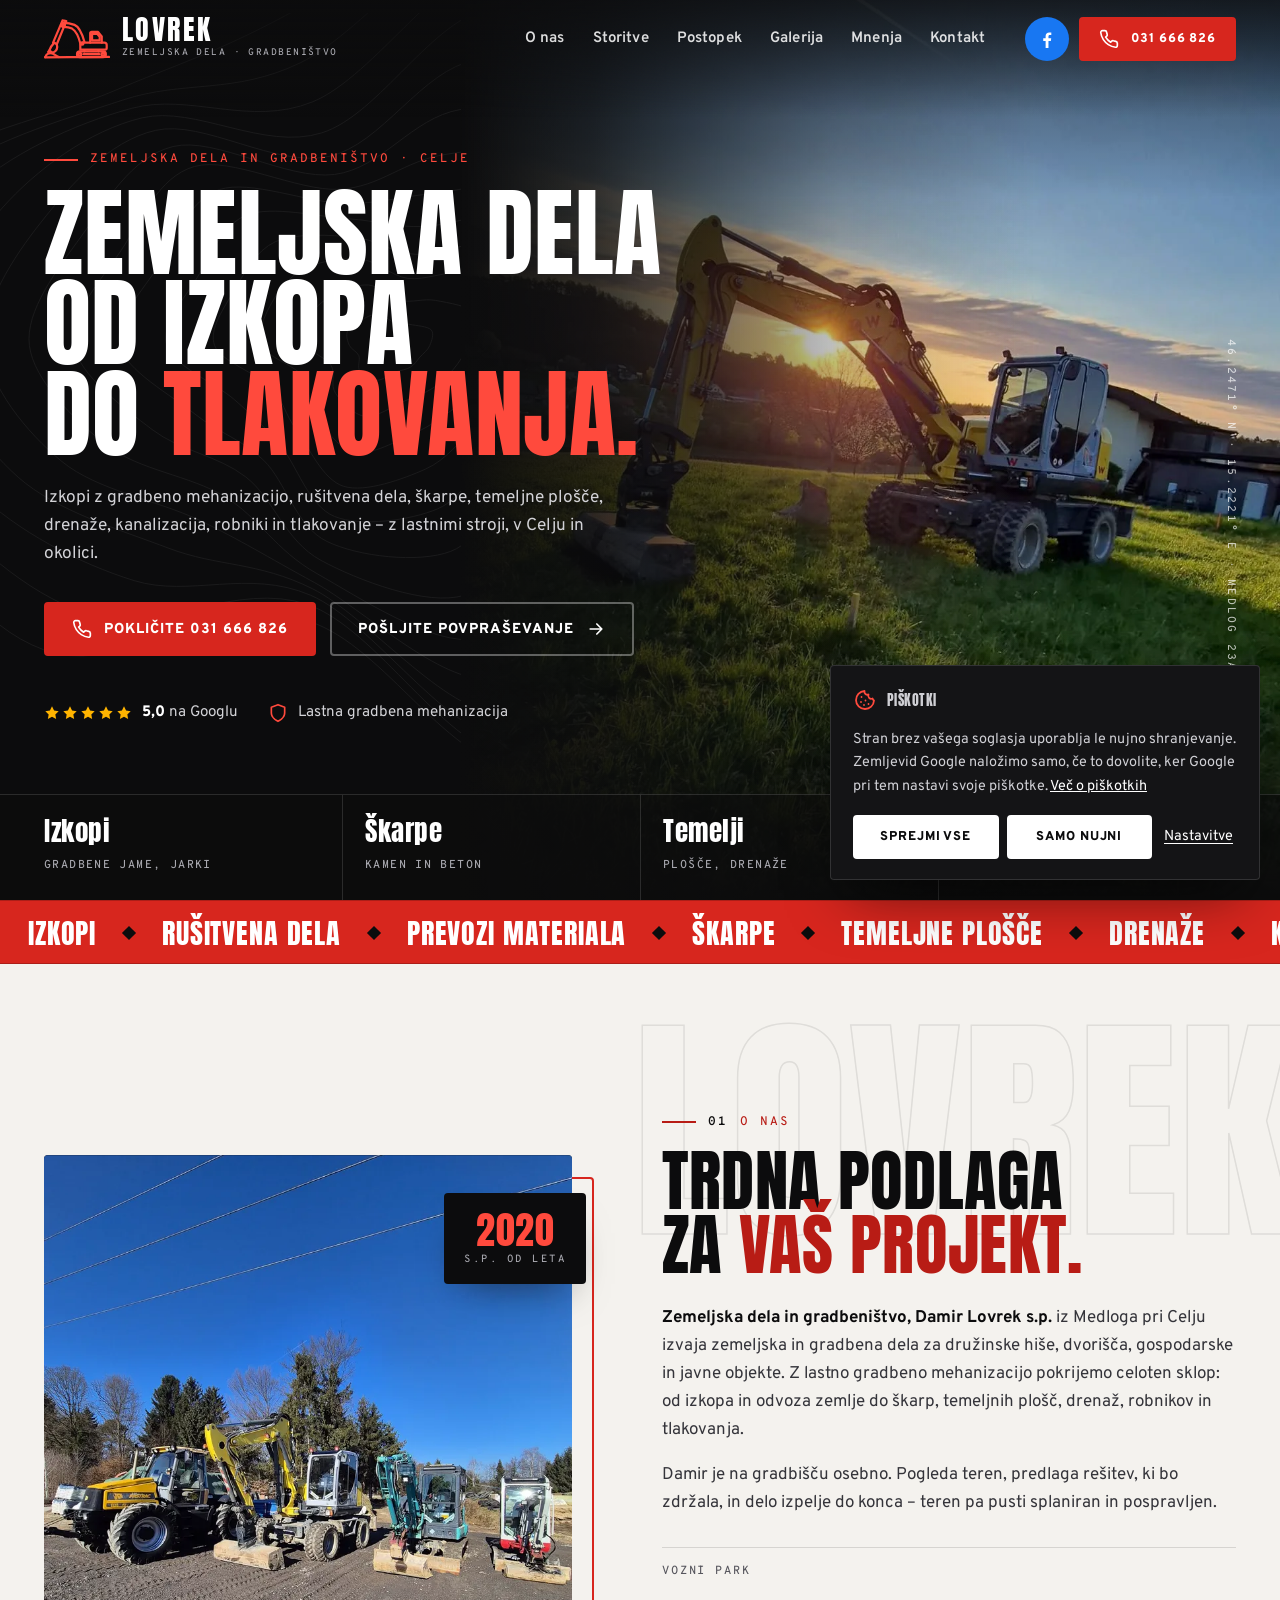
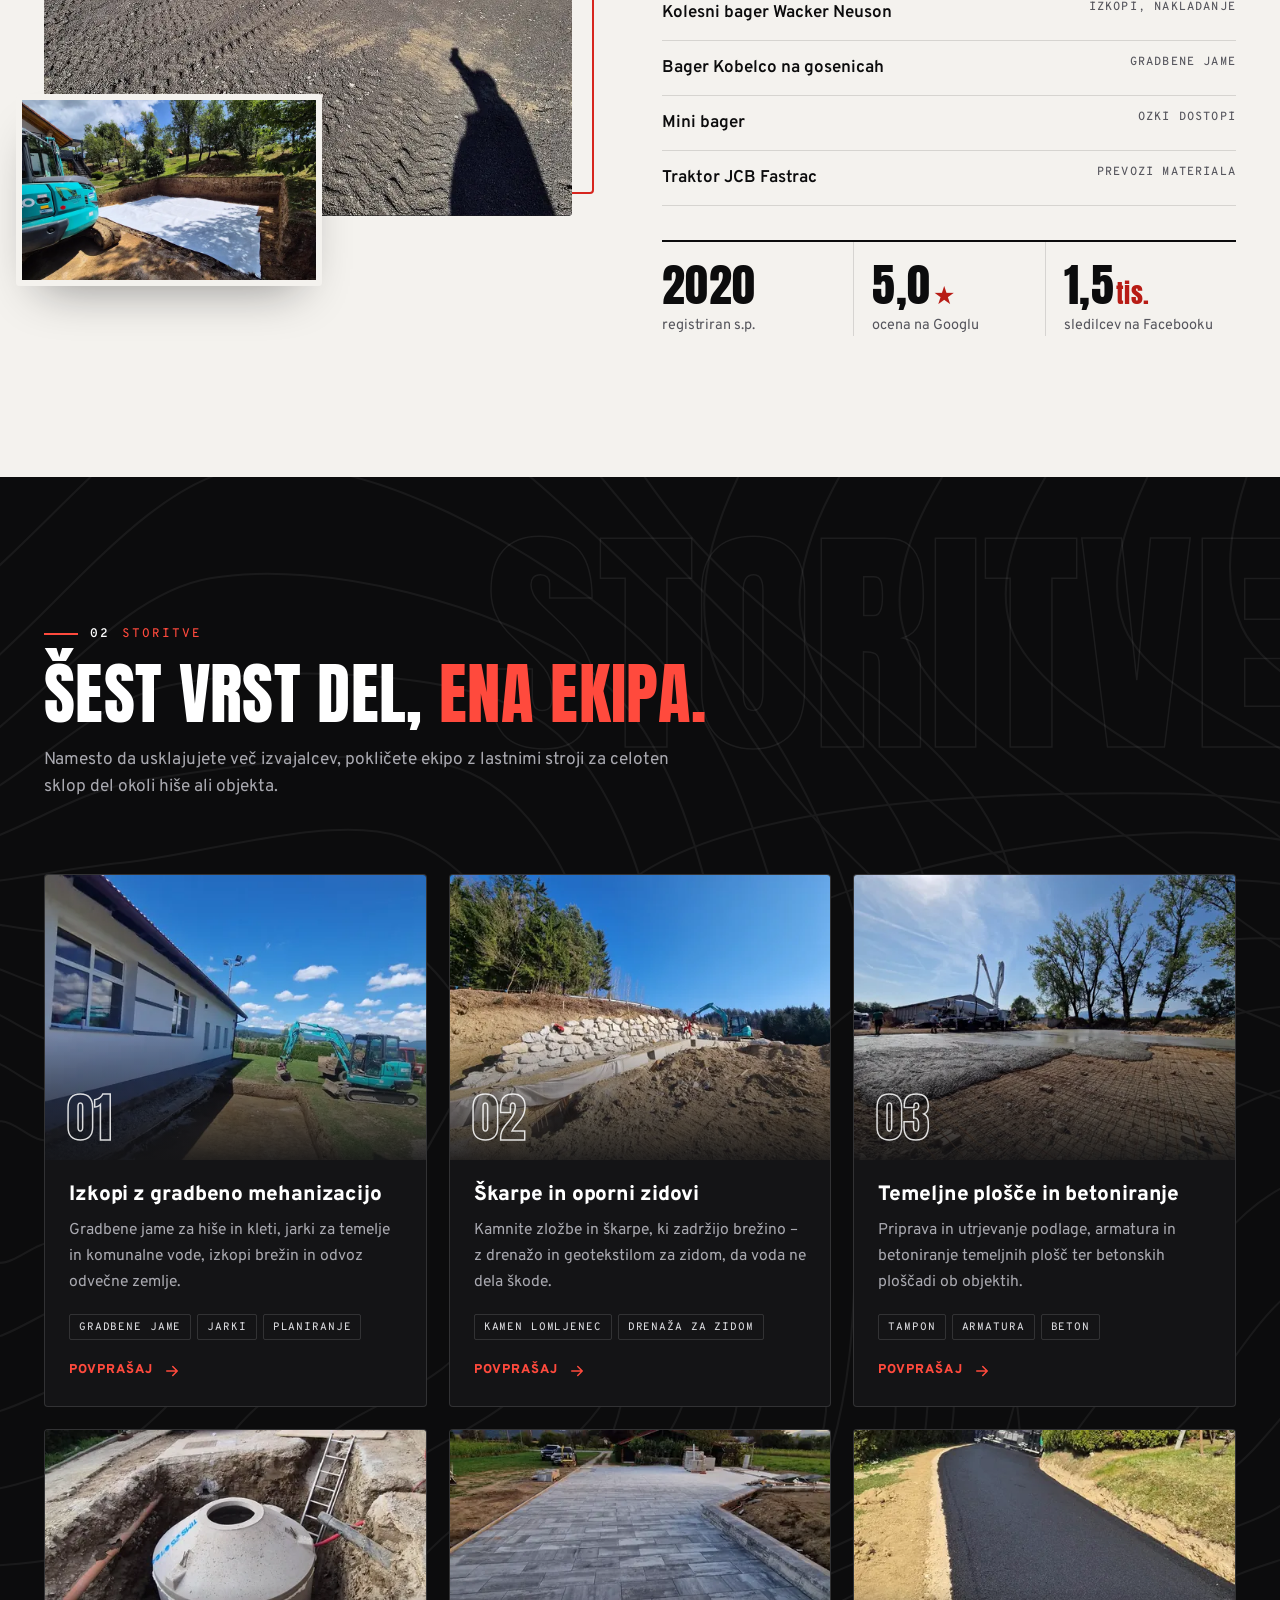
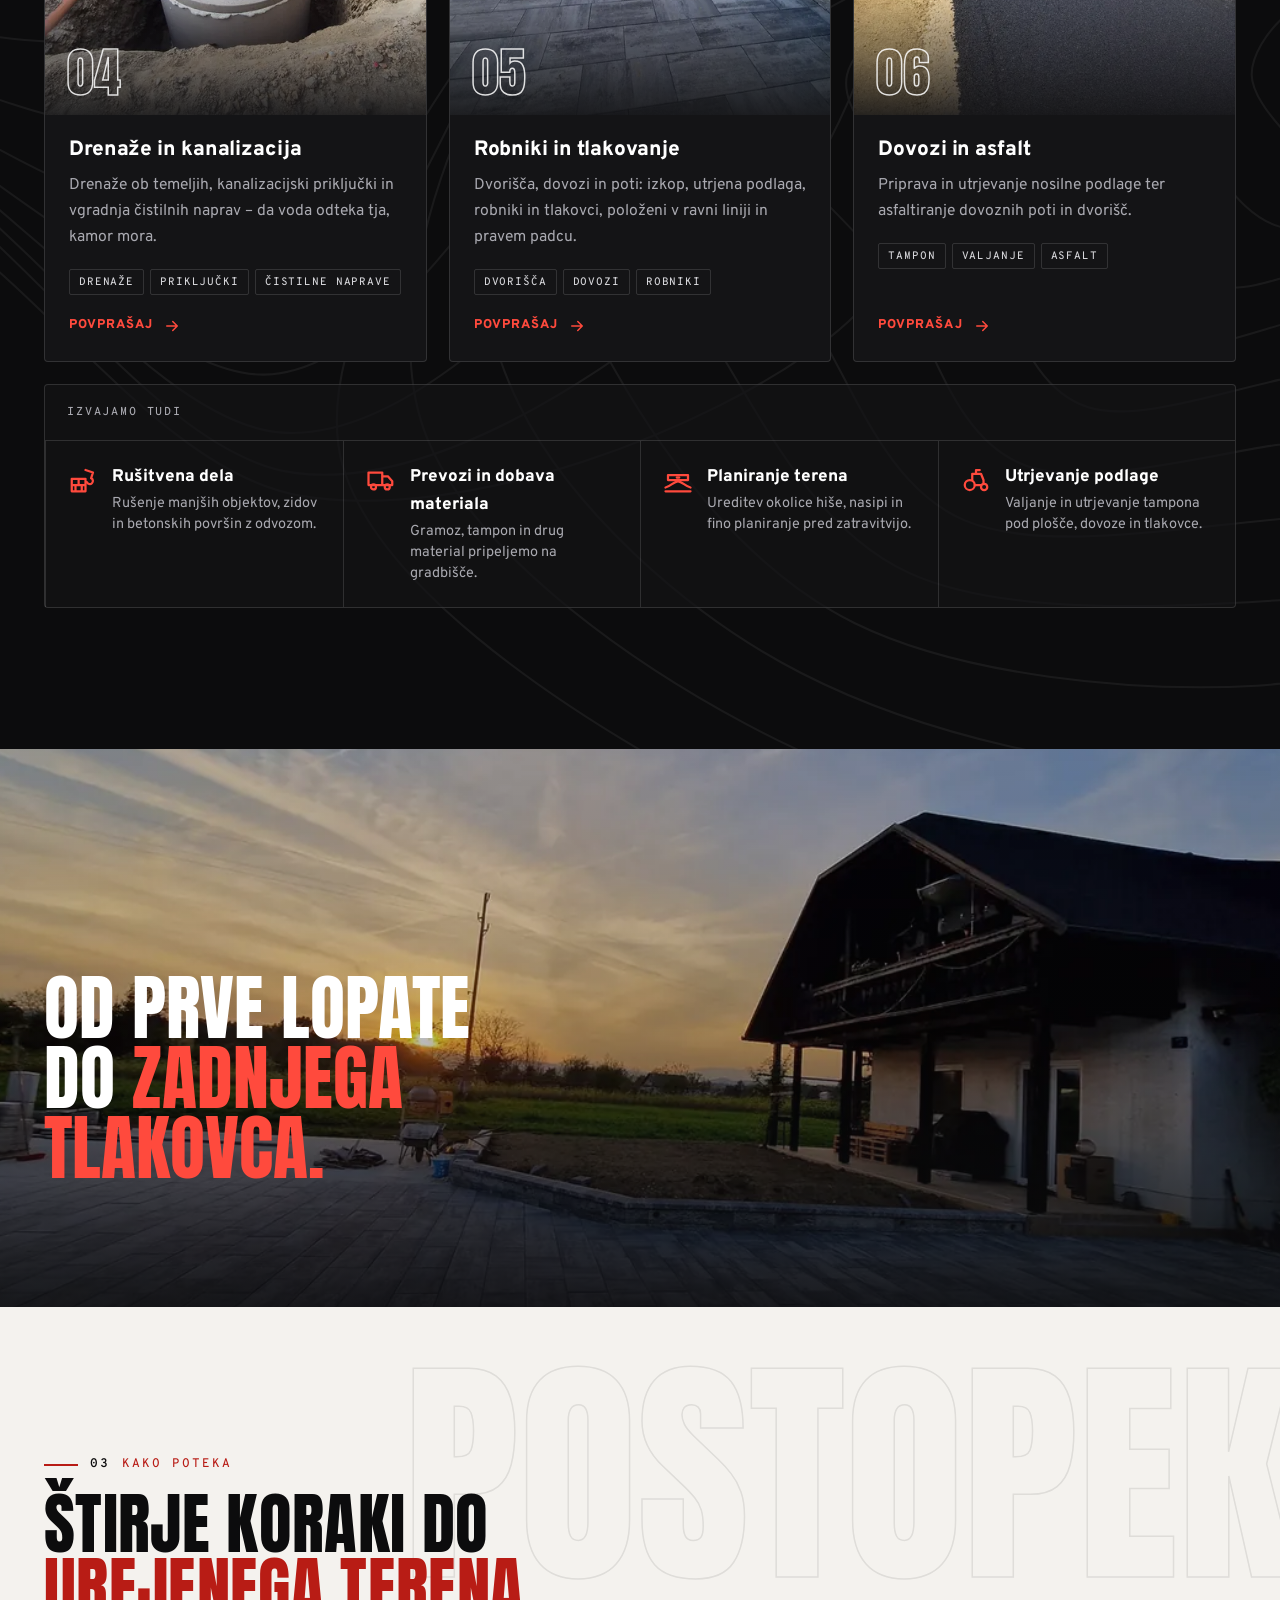
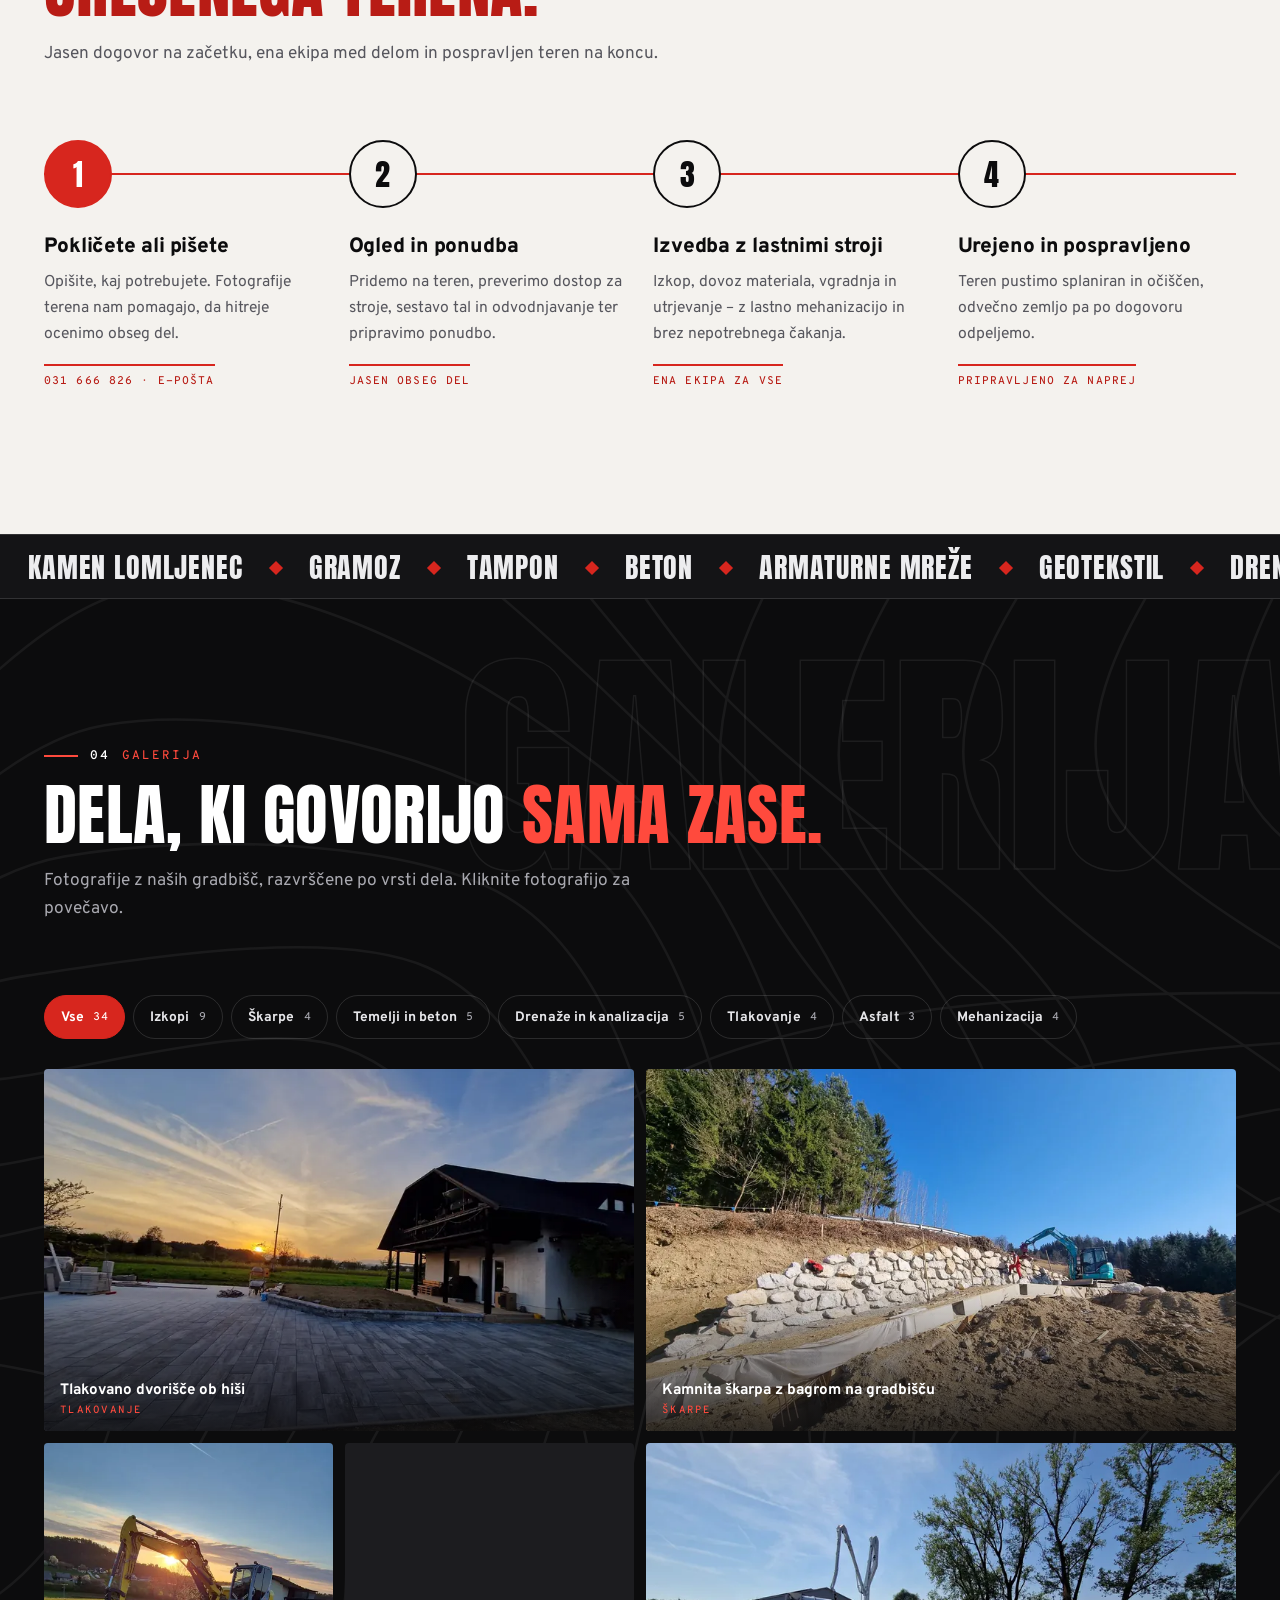
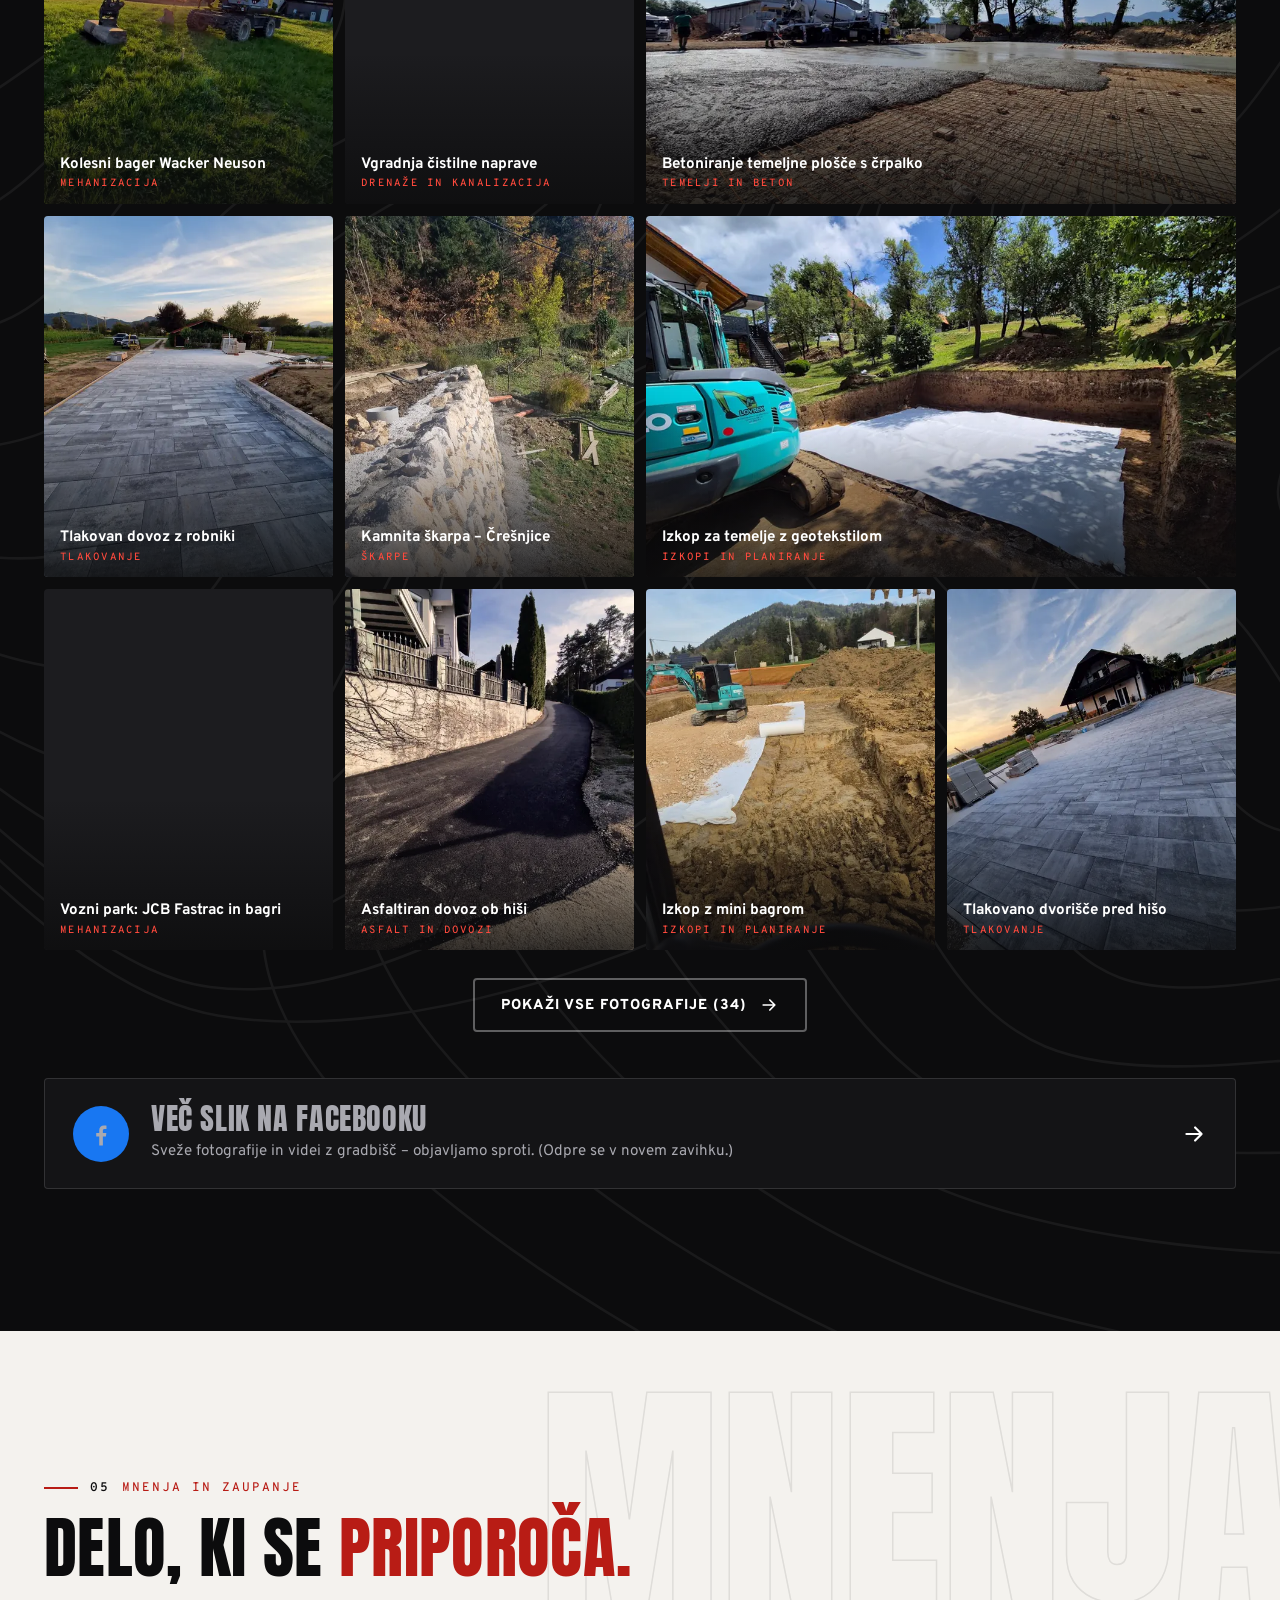
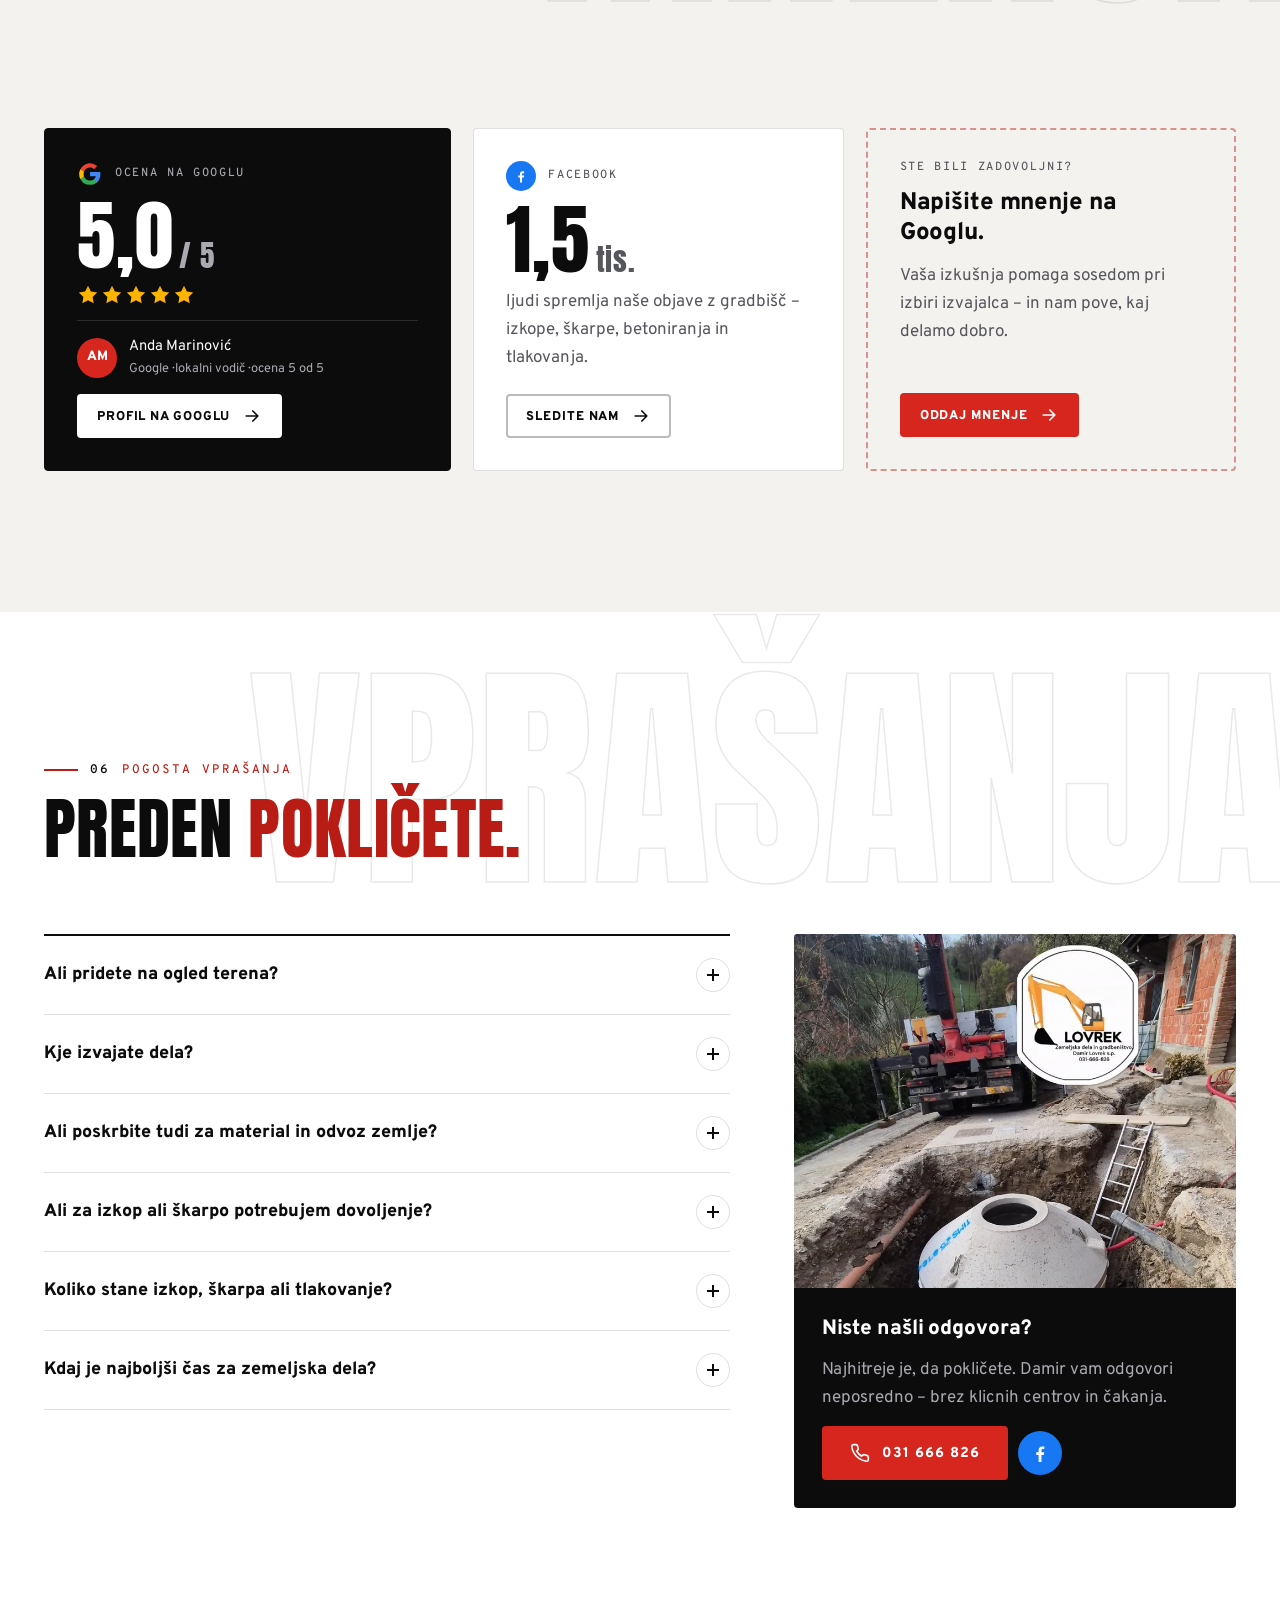
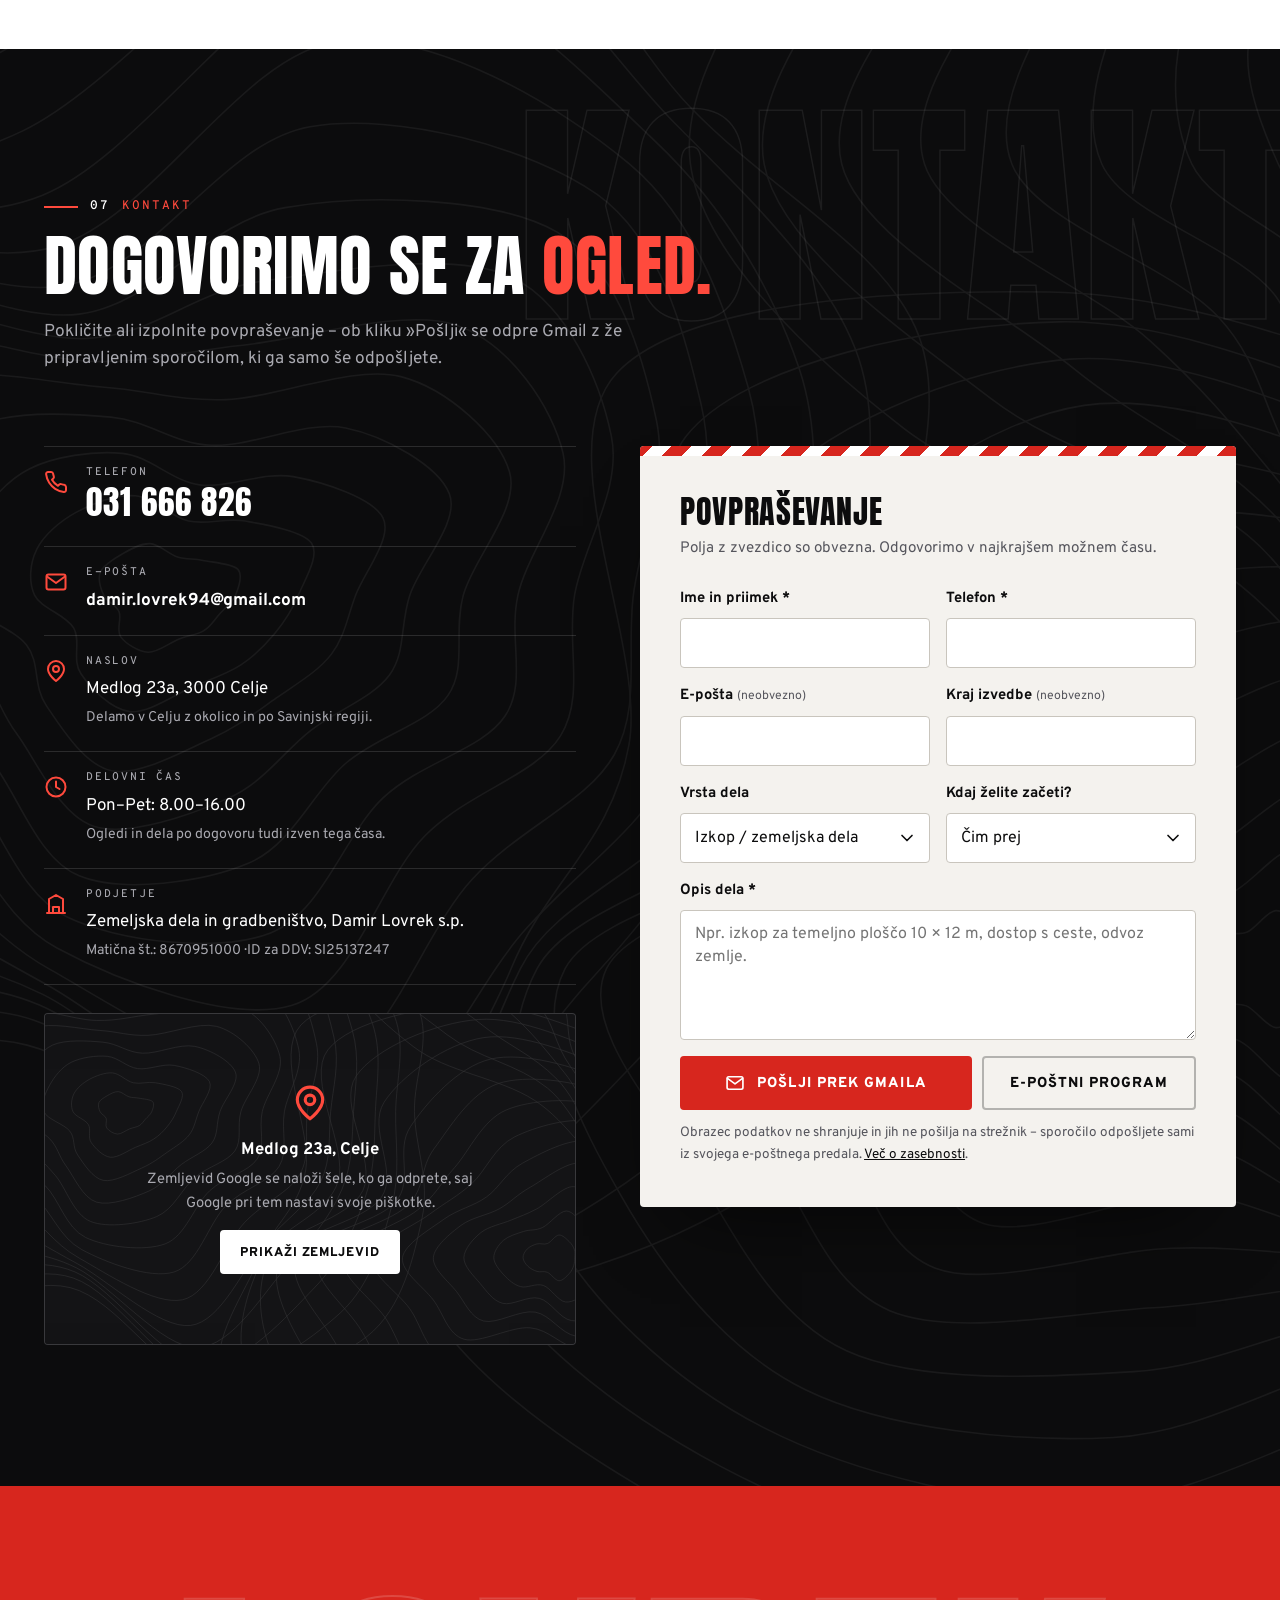
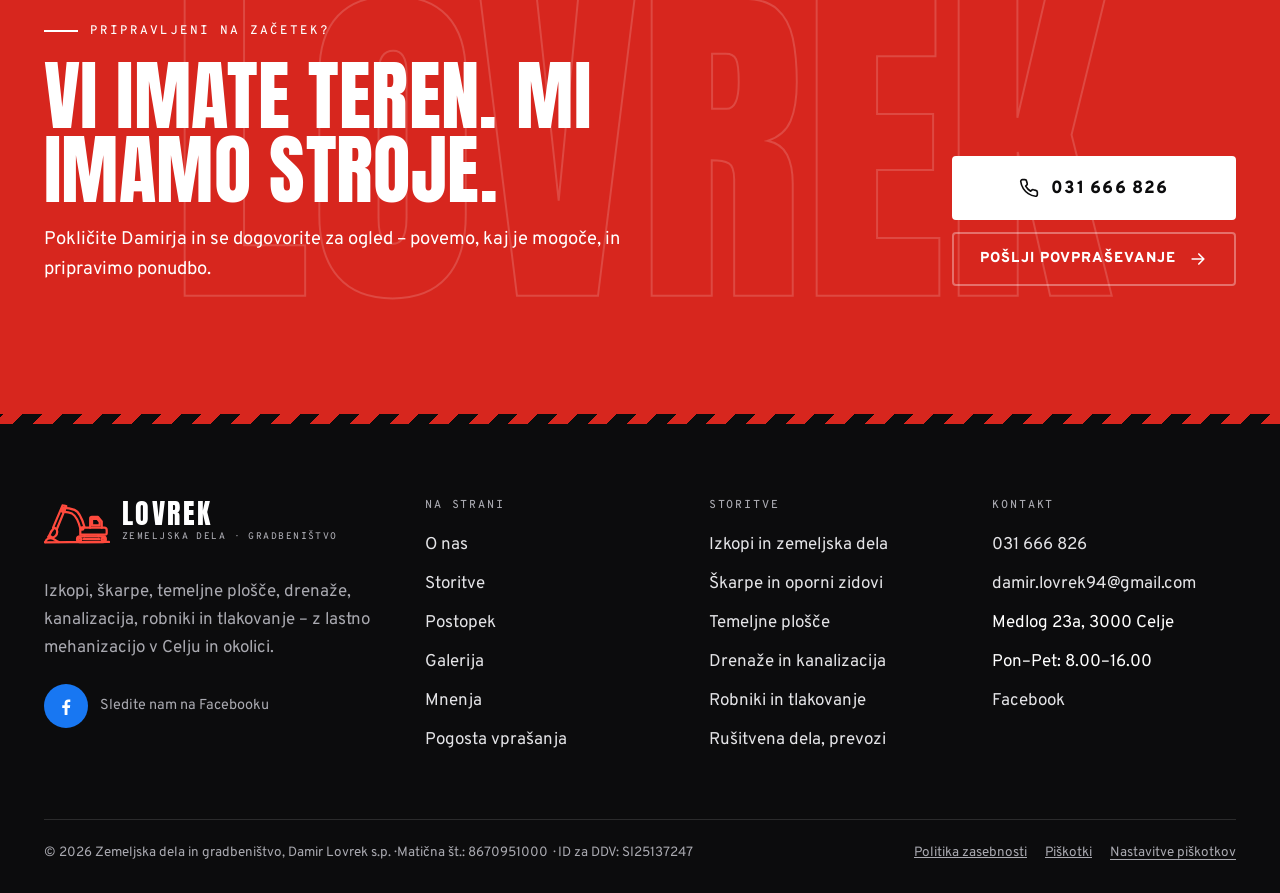
==== index.html @ 260e2d0e "Spletna stran Zemeljska dela in gradbeništvo, Damir Lovrek s.p. Enostranska stran (HTML/CSS/JS) z vs" ====
<!DOCTYPE html>
<html lang="sl" class="no-js">
<head>
<meta charset="utf-8">
<meta name="viewport" content="width=device-width,initial-scale=1,viewport-fit=cover">
<title>Zemeljska dela in gradbeništvo Celje | Damir Lovrek s.p.</title>
<meta name="description" content="Zemeljska dela in gradbeništvo, Damir Lovrek s.p. iz Celja: izkopi z gradbeno mehanizacijo, rušitvena dela, škarpe, temeljne plošče, drenaže, kanalizacija, robniki, tlakovanje in prevoz materiala. Pokličite 031 666 826.">
<meta name="theme-color" content="#0C0C0D">
<meta name="robots" content="index,follow">
<!-- DEPLOY STEP: zamenjaj https://damir-lovrek.vercel.app s pravim naslovom domene (tudi v og:*, JSON-LD, sitemap.xml, robots.txt) -->
<link rel="canonical" href="https://damir-lovrek.vercel.app/">
<meta property="og:type" content="website">
<meta property="og:locale" content="sl_SI">
<meta property="og:site_name" content="Lovrek – zemeljska dela in gradbeništvo">
<meta property="og:title" content="Zemeljska dela in gradbeništvo Celje | Damir Lovrek s.p.">
<meta property="og:description" content="Izkopi, škarpe, temeljne plošče, drenaže, kanalizacija, robniki in tlakovanje – z lastno gradbeno mehanizacijo v Celju in okolici.">
<meta property="og:url" content="https://damir-lovrek.vercel.app/">
<meta property="og:image" content="https://damir-lovrek.vercel.app/assets/og-image.jpg">
<meta property="og:image:width" content="1200">
<meta property="og:image:height" content="630">
<meta name="twitter:card" content="summary_large_image">
<link rel="icon" href="favicon.svg" type="image/svg+xml">
<link rel="apple-touch-icon" href="apple-touch-icon.png">
<link rel="preconnect" href="https://fonts.googleapis.com">
<link rel="preconnect" href="https://fonts.gstatic.com" crossorigin>
<link rel="stylesheet" href="https://fonts.googleapis.com/css2?family=Anton&family=Overpass:wght@400;500;600;700;800&family=Overpass+Mono:wght@500;600&display=swap">
<link rel="preload" as="image" href="assets/img/hero-kolesni-bager-1152.webp" imagesrcset="assets/img/hero-kolesni-bager-720.webp 720w, assets/img/hero-kolesni-bager-1152.webp 1152w" imagesizes="(min-width: 1024px) 64vw, 100vw" fetchpriority="high">
<link rel="stylesheet" href="assets/styles.css">
<script>
/* Razredi pred izrisom: js, zmanjšano gibanje (rm) in uvodna animacija (enkrat na sejo).
   ?gibanje=1 v naslovu vsili animacije in uvod – za preverjanje. */
(function () {
  var c = document.documentElement.classList, force = /[?&]gibanje=1/.test(location.search), rm = false;
  c.remove('no-js'); c.add('js');
  try { rm = !force && matchMedia('(prefers-reduced-motion: reduce)').matches; } catch (e) {}
  if (rm) c.add('rm');
  try {
    if (!rm && (force || sessionStorage.getItem('lv-uvod') !== '1')) {
      c.add('intro');
      setTimeout(function () { c.remove('intro'); c.add('hero-go'); }, 6000); /* varovalka, če skripta odpove */
    }
  } catch (e) {}
})();
</script>
<script type="application/ld+json">
{
  "@context": "https://schema.org",
  "@type": "GeneralContractor",
  "@id": "https://damir-lovrek.vercel.app/#podjetje",
  "name": "Zemeljska dela in gradbeništvo, Damir Lovrek s.p.",
  "alternateName": "Lovrek – zemeljska dela in gradbeništvo",
  "description": "Zemeljska in gradbena dela z lastno mehanizacijo: izkopi, rušitvena dela, prevozi in dobava materiala, škarpe, temeljne plošče, drenaže, kanalizacija, robniki in tlakovanje.",
  "url": "https://damir-lovrek.vercel.app/",
  "telephone": "+38631666826",
  "email": "damir.lovrek94@gmail.com",
  "image": "https://damir-lovrek.vercel.app/assets/og-image.jpg",
  "logo": "https://damir-lovrek.vercel.app/apple-touch-icon.png",
  "founder": { "@type": "Person", "name": "Damir Lovrek" },
  "foundingDate": "2020-07-01",
  "vatID": "SI25137247",
  "taxID": "25137247",
  "address": {
    "@type": "PostalAddress",
    "streetAddress": "Medlog 23a",
    "postalCode": "3000",
    "addressLocality": "Celje",
    "addressRegion": "Savinjska",
    "addressCountry": "SI"
  },
  "geo": { "@type": "GeoCoordinates", "latitude": 46.24706, "longitude": 15.22206 },
  "areaServed": ["Celje", "Savinjska regija"],
  "openingHoursSpecification": [{
    "@type": "OpeningHoursSpecification",
    "dayOfWeek": ["Monday", "Tuesday", "Wednesday", "Thursday", "Friday"],
    "opens": "08:00",
    "closes": "16:00"
  }],
  "sameAs": ["https://www.facebook.com/profile.php?id=100041220168294"],
  "makesOffer": [
    { "@type": "Offer", "itemOffered": { "@type": "Service", "name": "Izkopi z gradbeno mehanizacijo" } },
    { "@type": "Offer", "itemOffered": { "@type": "Service", "name": "Škarpe in oporni zidovi" } },
    { "@type": "Offer", "itemOffered": { "@type": "Service", "name": "Temeljne plošče in betoniranje" } },
    { "@type": "Offer", "itemOffered": { "@type": "Service", "name": "Drenaže in kanalizacija" } },
    { "@type": "Offer", "itemOffered": { "@type": "Service", "name": "Polaganje robnikov in tlakovanje" } },
    { "@type": "Offer", "itemOffered": { "@type": "Service", "name": "Dovozi in asfaltiranje" } },
    { "@type": "Offer", "itemOffered": { "@type": "Service", "name": "Rušitvena dela" } },
    { "@type": "Offer", "itemOffered": { "@type": "Service", "name": "Prevozi in dobava materiala" } }
  ]
}
</script>
</head>
<body>

<a class="skip" href="#vsebina">Preskoči na vsebino</a>

<!-- Ikone in logotip (risan bager, ki koplje). stroke-width nastavi CSS na vsaki uporabi posebej. -->
<svg width="0" height="0" style="position:absolute" aria-hidden="true" focusable="false">
  <symbol id="lv-mark" viewBox="0 0 160 112">
    <path pathLength="1" style="--d:0" d="M2 102.5C40 101.6 110 102.6 158 101.8"/>
    <path pathLength="1" style="--d:80" d="M87 88H143A7 7 0 0 1 143 102H87A7 7 0 0 1 87 88Z"/>
    <path pathLength="1" style="--d:200" d="M87 91.6a3.4 3.4 0 1 0 0 6.8a3.4 3.4 0 1 0 0-6.8M143 91.6a3.4 3.4 0 1 0 0 6.8a3.4 3.4 0 1 0 0-6.8M96 95H134"/>
    <path pathLength="1" style="--d:320" d="M88 84V72Q88 67 93 67H146Q152 67 152 73V80Q152 84 148 84ZM98 88V84M132 88V84"/>
    <path pathLength="1" style="--d:440" d="M112 67V45Q112 41 116 41H131L140 52V67"/>
    <path pathLength="1" style="--d:540" d="M116.5 46H129.5L135 53V61.5H116.5Z"/>
    <path pathLength="1" style="--d:600;opacity:var(--det,1)" d="M146 67V59M144 59H148M140 72.5V78.5M144 72.5V78.5"/>
    <g class="boom">
      <path pathLength="1" style="--d:680" d="M98 65C92 44 84 28 74 24C66 21 56 19 48 19A5 5 0 0 0 48 29C55 29 62 30 68 33C77 38 84 52 89 72"/>
      <path pathLength="1" style="--d:780;opacity:var(--det,1)" d="M85 81L79.5 60M79.5 60L76 44"/>
      <path pathLength="1" style="--d:740" d="M93 66.4a2.6 2.6 0 1 0 0 5.2a2.6 2.6 0 1 0 0-5.2"/>
      <g class="arm">
        <path pathLength="1" style="--d:860" d="M45 13L22 67M54 15L31 71M45 13L54 15"/>
        <path pathLength="1" style="--d:940;opacity:var(--det,1)" d="M81.5 27.5L78 21.5L52 11.5"/>
        <path pathLength="1" style="--d:900" d="M47.5 21a3 3 0 1 0 0 6a3 3 0 1 0 0-6"/>
        <path pathLength="1" style="--d:1000" d="M31 71C34 80 30 88 20 92L13 86C15 80 20 72 25 67Z"/>
        <path pathLength="1" style="--d:1080" d="M13 86L10 89.5M16.8 89.2L14 92.6"/>
      </g>
    </g>
    <path pathLength="1" style="--d:1120" d="M3 102C6 94 14 90 22 94C26 96 30 100 36 102"/>
    <path pathLength="1" style="--d:1200;opacity:var(--det,1)" d="M8 87.5h.1M4.5 93h.1M12.5 83.5h.1"/>
    <path pathLength="1" style="--d:1260;stroke-width:var(--hatch,1.6)" d="M44 108.5l5-5M56 108.5l5-5M68 108.5l5-5M80 108.5l5-5M92 108.5l5-5M104 108.5l5-5M116 108.5l5-5M128 108.5l5-5M140 108.5l5-5"/>
  </symbol>
  <symbol id="i-phone" viewBox="0 0 24 24"><path fill="none" stroke="currentColor" stroke-width="2" stroke-linecap="round" stroke-linejoin="round" d="M22 16.9v3a2 2 0 0 1-2.2 2 19.8 19.8 0 0 1-8.6-3.1 19.5 19.5 0 0 1-6-6A19.8 19.8 0 0 1 2.1 4.2 2 2 0 0 1 4.1 2h3a2 2 0 0 1 2 1.7c.1.9.4 1.8.7 2.7a2 2 0 0 1-.5 2.1L8 9.8a16 16 0 0 0 6 6l1.3-1.3a2 2 0 0 1 2.1-.4c.9.3 1.8.6 2.7.7a2 2 0 0 1 1.7 2z"/></symbol>
  <symbol id="i-mail" viewBox="0 0 24 24"><g fill="none" stroke="currentColor" stroke-width="2" stroke-linecap="round" stroke-linejoin="round"><rect x="2.5" y="4.5" width="19" height="15" rx="2"/><path d="m3 6.5 9 6.5 9-6.5"/></g></symbol>
  <symbol id="i-pin" viewBox="0 0 24 24"><g fill="none" stroke="currentColor" stroke-width="2" stroke-linecap="round" stroke-linejoin="round"><path d="M20 10c0 6-8 12-8 12s-8-6-8-12a8 8 0 0 1 16 0z"/><circle cx="12" cy="10" r="3"/></g></symbol>
  <symbol id="i-clock" viewBox="0 0 24 24"><g fill="none" stroke="currentColor" stroke-width="2" stroke-linecap="round" stroke-linejoin="round"><circle cx="12" cy="12" r="9.5"/><path d="M12 6.5V12l3.5 2"/></g></symbol>
  <symbol id="i-doc" viewBox="0 0 24 24"><g fill="none" stroke="currentColor" stroke-width="2" stroke-linecap="round" stroke-linejoin="round"><path d="M3 21h18M5 21V7l7-4 7 4v14M9 21v-6h6v6"/></g></symbol>
  <symbol id="i-arrow" viewBox="0 0 24 24"><path fill="none" stroke="currentColor" stroke-width="2" stroke-linecap="round" stroke-linejoin="round" d="M5 12h14M13 6l6 6-6 6"/></symbol>
  <symbol id="i-left" viewBox="0 0 24 24"><path fill="none" stroke="currentColor" stroke-width="2" stroke-linecap="round" stroke-linejoin="round" d="M15 6l-6 6 6 6"/></symbol>
  <symbol id="i-right" viewBox="0 0 24 24"><path fill="none" stroke="currentColor" stroke-width="2" stroke-linecap="round" stroke-linejoin="round" d="M9 6l6 6-6 6"/></symbol>
  <symbol id="i-close" viewBox="0 0 24 24"><path fill="none" stroke="currentColor" stroke-width="2" stroke-linecap="round" d="M6 6l12 12M18 6 6 18"/></symbol>
  <symbol id="i-up" viewBox="0 0 24 24"><path fill="none" stroke="currentColor" stroke-width="2" stroke-linecap="round" stroke-linejoin="round" d="M12 19V5M5 12l7-7 7 7"/></symbol>
  <symbol id="i-zoom" viewBox="0 0 24 24"><g fill="none" stroke="currentColor" stroke-width="2" stroke-linecap="round"><circle cx="11" cy="11" r="7"/><path d="m20 20-3.5-3.5M11 8v6M8 11h6"/></g></symbol>
  <symbol id="i-star" viewBox="0 0 24 24"><path fill="currentColor" d="m12 2 3.1 6.3 6.9 1-5 4.9 1.2 6.8L12 17.8 5.8 21l1.2-6.8-5-4.9 6.9-1z"/></symbol>
  <symbol id="i-fb" viewBox="0 0 24 24"><path fill="currentColor" d="M13.6 21.9v-7.7h2.6l.4-3.1h-3V9.2c0-.9.3-1.5 1.5-1.5h1.6V4.9c-.3 0-1.2-.1-2.3-.1-2.3 0-3.9 1.4-3.9 4v2.3H7.9v3.1h2.6v7.7z"/></symbol>
  <symbol id="i-shield" viewBox="0 0 24 24"><path fill="none" stroke="currentColor" stroke-width="2" stroke-linecap="round" stroke-linejoin="round" d="M12 22s8-4 8-10V5l-8-3-8 3v7c0 6 8 10 8 10z"/></symbol>
  <symbol id="i-truck" viewBox="0 0 24 24"><g fill="none" stroke="currentColor" stroke-width="1.8" stroke-linecap="round" stroke-linejoin="round"><path d="M2 6h11v10H2zM13 9h4.5l3.5 4v3h-8"/><circle cx="6" cy="17.5" r="2"/><circle cx="17" cy="17.5" r="2"/></g></symbol>
  <symbol id="i-wreck" viewBox="0 0 24 24"><g fill="none" stroke="currentColor" stroke-width="1.8" stroke-linecap="round" stroke-linejoin="round"><path d="M3 21h11V11H3zM3 16h11M8.5 11v5M6 16v5M11 16v5"/><path d="M14 4l6 2-1.5 4.5M18.5 10.5a2.5 2.5 0 1 1-3.4 3.2"/></g></symbol>
  <symbol id="i-level" viewBox="0 0 24 24"><g fill="none" stroke="currentColor" stroke-width="1.8" stroke-linecap="round" stroke-linejoin="round"><path d="M2 18c4-1 7-5 10-5s6 4 10 5"/><path d="M2 21h20M4 8h16v4H4zM11 10h2"/></g></symbol>
  <symbol id="i-roller" viewBox="0 0 24 24"><g fill="none" stroke="currentColor" stroke-width="1.8" stroke-linecap="round" stroke-linejoin="round"><circle cx="7" cy="16" r="4"/><circle cx="18.5" cy="17.5" r="2.5"/><path d="M11 16h5M9 12V7h7l2 5v3M12 7V4h3"/></g></symbol>
  <symbol id="i-cookie" viewBox="0 0 24 24"><g fill="none" stroke="currentColor" stroke-width="1.8" stroke-linecap="round" stroke-linejoin="round"><path d="M21 12.5A9 9 0 1 1 11.5 3a3 3 0 0 0 4 3.5 3 3 0 0 0 4 4 3 3 0 0 0 1.5 2z"/><path d="M8.5 9h.01M8 14h.01M12.5 12.5h.01M15.5 16h.01M11 17h.01"/></g></symbol>
  <symbol id="i-google" viewBox="0 0 24 24"><path fill="#4285F4" d="M21.6 12.2c0-.7-.1-1.4-.2-2H12v3.9h5.4a4.6 4.6 0 0 1-2 3v2.5h3.2c1.9-1.7 3-4.3 3-7.4z"/><path fill="#34A853" d="M12 22c2.7 0 5-.9 6.6-2.4l-3.2-2.5c-.9.6-2 1-3.4 1-2.6 0-4.8-1.8-5.6-4.1H3.1v2.6A10 10 0 0 0 12 22z"/><path fill="#FBBC05" d="M6.4 14a6 6 0 0 1 0-3.9V7.5H3.1a10 10 0 0 0 0 9l3.3-2.5z"/><path fill="#EA4335" d="M12 6c1.5 0 2.8.5 3.8 1.5l2.8-2.8A10 10 0 0 0 3.1 7.5L6.4 10C7.2 7.8 9.4 6 12 6z"/></symbol>
</svg>

<!-- Uvod: bager se izriše in zakoplje, nato se zavesa dvigne (enkrat na sejo; brez JS ali pri zmanjšanem gibanju ga ni) -->
<div class="pl" id="pl" aria-hidden="true">
  <div class="pl__box">
    <svg class="lv-mark pl__mark" id="pl-mark" viewBox="0 0 160 112"></svg>
    <div class="pl__word"><b>Lovrek</b><small>Zemeljska dela in gradbeništvo</small></div>
  </div>
  <div class="pl__meta"><span>Medlog 23a · Celje</span><span>031 666 826</span></div>
  <div class="pl__bar"><i></i></div>
</div>

<div class="progress" aria-hidden="true"><i></i></div>

<header class="nav" id="nav">
  <div class="wrap">
    <a class="brand" href="#zacetek" aria-label="Lovrek, zemeljska dela in gradbeništvo – na začetek">
      <svg class="lv-mark" viewBox="0 0 160 112" aria-hidden="true"><use href="#lv-mark"/></svg>
      <span class="brand__txt"><b>Lovrek</b><small>Zemeljska dela · gradbeništvo</small></span>
    </a>
    <nav class="nav__links" aria-label="Glavna navigacija">
      <a href="#o-nas">O nas</a>
      <a href="#storitve">Storitve</a>
      <a href="#postopek">Postopek</a>
      <a href="#galerija">Galerija</a>
      <a href="#mnenja">Mnenja</a>
      <a href="#kontakt">Kontakt</a>
    </nav>
    <div class="nav__right">
      <a class="fb" href="https://www.facebook.com/profile.php?id=100041220168294" target="_blank" rel="noopener" aria-label="Facebook stran Damir Lovrek s.p. (odpre se v novem zavihku)">
        <svg aria-hidden="true"><use href="#i-fb"/></svg>
      </a>
      <a class="btn btn--sm" href="tel:+38631666826">
        <svg aria-hidden="true"><use href="#i-phone"/></svg><span>031 666 826</span>
      </a>
      <button class="burger" type="button" aria-label="Odpri meni" aria-expanded="false" aria-controls="mmenu"><span></span><span></span><span></span></button>
    </div>
  </div>
</header>

<div class="mmenu" id="mmenu" inert>
  <nav class="mmenu__links" aria-label="Meni">
    <a href="#o-nas" style="--i:0"><small>01</small>O nas</a>
    <a href="#storitve" style="--i:1"><small>02</small>Storitve</a>
    <a href="#postopek" style="--i:2"><small>03</small>Postopek</a>
    <a href="#galerija" style="--i:3"><small>04</small>Galerija</a>
    <a href="#mnenja" style="--i:4"><small>05</small>Mnenja</a>
    <a href="#vprasanja" style="--i:5"><small>06</small>Vprašanja</a>
    <a href="#kontakt" style="--i:6"><small>07</small>Kontakt</a>
  </nav>
  <div class="mmenu__foot">
    <div class="row">
      <a class="btn" href="tel:+38631666826"><svg aria-hidden="true"><use href="#i-phone"/></svg><span>031 666 826</span></a>
      <a class="fb" href="https://www.facebook.com/profile.php?id=100041220168294" target="_blank" rel="noopener" aria-label="Facebook stran (odpre se v novem zavihku)"><svg aria-hidden="true"><use href="#i-fb"/></svg></a>
    </div>
    <a href="mailto:damir.lovrek94@gmail.com">damir.lovrek94@gmail.com</a>
    <span>Medlog 23a, 3000 Celje</span>
  </div>
</div>

<main id="vsebina">

<!-- ================= NASLOVNICA ================= -->
<section class="hero" id="zacetek" aria-labelledby="hero-h">
  <div class="hero__grain" aria-hidden="true"></div>
  <div class="hero__media">
    <img src="assets/img/hero-kolesni-bager-1152.webp" srcset="assets/img/hero-kolesni-bager-720.webp 720w, assets/img/hero-kolesni-bager-1152.webp 1152w" sizes="(min-width: 1024px) 64vw, 100vw" width="1152" height="2048" alt="Kolesni bager Wacker Neuson na travniku ob sončnem zahodu" fetchpriority="high" decoding="async">
  </div>
  <div class="wrap">
    <div class="hero__copy">
      <span class="eyebrow fade" style="--i:0">Zemeljska dela in gradbeništvo · Celje</span>
      <h1 class="h1" id="hero-h">
        <span class="ln"><span style="--i:0">Zemeljska dela</span></span>
        <span class="ln"><span style="--i:1">od izkopa</span></span>
        <span class="ln"><span style="--i:2">do <em>tlakovanja.</em></span></span>
      </h1>
      <p class="lead fade" style="--i:1">Izkopi z gradbeno mehanizacijo, rušitvena dela, škarpe, temeljne plošče, drenaže, kanalizacija, robniki in tlakovanje – z lastnimi stroji, v Celju in okolici.</p>
      <div class="hero__cta fade" style="--i:2">
        <a class="btn" href="tel:+38631666826"><svg aria-hidden="true"><use href="#i-phone"/></svg><span>Pokličite 031 666 826</span></a>
        <a class="btn btn--ghost-d" href="#kontakt"><span>Pošljite povpraševanje</span><svg class="arr" aria-hidden="true"><use href="#i-arrow"/></svg></a>
      </div>
      <ul class="hero__trust fade" style="--i:3">
        <li>
          <span class="stars" aria-hidden="true"><svg><use href="#i-star"/></svg><svg><use href="#i-star"/></svg><svg><use href="#i-star"/></svg><svg><use href="#i-star"/></svg><svg><use href="#i-star"/></svg></span>
          <span><b>5,0</b> na Googlu</span>
        </li>
        <li><svg aria-hidden="true"><use href="#i-shield"/></svg><span>Lastna gradbena mehanizacija</span></li>
      </ul>
    </div>
  </div>
  <div class="hero__coords" aria-hidden="true">46.2471° N · 15.2221° E · Medlog 23a</div>
  <div class="hero__bar">
    <div class="wrap">
      <div><b>Izkopi</b><span>gradbene jame, jarki</span></div>
      <div><b>Škarpe</b><span>kamen in beton</span></div>
      <div><b>Temelji</b><span>plošče, drenaže</span></div>
      <div><b>Tlakovanje</b><span>robniki, dvorišča</span></div>
    </div>
  </div>
</section>

<!-- ================= TRAK ================= -->
<div class="marquee" aria-hidden="true">
  <div class="marquee__track" style="--speed:42s">
    <ul><li>Izkopi</li><li>Rušitvena dela</li><li>Prevozi materiala</li><li>Škarpe</li><li>Temeljne plošče</li><li>Drenaže</li><li>Kanalizacija</li><li>Robniki</li><li>Tlakovanje</li><li>Asfalt</li></ul>
    <ul><li>Izkopi</li><li>Rušitvena dela</li><li>Prevozi materiala</li><li>Škarpe</li><li>Temeljne plošče</li><li>Drenaže</li><li>Kanalizacija</li><li>Robniki</li><li>Tlakovanje</li><li>Asfalt</li></ul>
  </div>
</div>

<!-- ================= O NAS ================= -->
<section class="sec sec--light" id="o-nas" aria-labelledby="o-nas-h">
  <div class="bg-word" aria-hidden="true">Lovrek</div>
  <div class="wrap about">
    <div class="about__visual">
      <div class="about__frame" aria-hidden="true"></div>
      <figure class="about__main rv-clip">
        <img src="assets/img/g-vozni-park-bagri-800.webp" srcset="assets/img/g-vozni-park-bagri-480.webp 480w, assets/img/g-vozni-park-bagri-800.webp 800w" sizes="(min-width: 1024px) 520px, 90vw" width="800" height="1000" alt="Vozni park: traktor JCB Fastrac, kolesni bager Wacker Neuson, bager Kobelco in mini bager" loading="lazy" decoding="async">
      </figure>
      <figure class="about__inset rv" style="--i:2">
        <img src="assets/img/g-izkop-za-temelje-geotekstil-800.webp" width="800" height="500" alt="Izkop za temelje, dno pokrito z geotekstilom" loading="lazy" decoding="async">
      </figure>
      <div class="about__badge rv" style="--i:3"><b>2020</b><span>s.p. od leta</span></div>
    </div>
    <div class="about__copy">
      <span class="eyebrow rv"><b>01</b> O nas</span>
      <h2 class="h2 rv" id="o-nas-h" style="--i:1">Trdna podlaga za <em>vaš projekt.</em></h2>
      <p class="rv" style="--i:2"><strong>Zemeljska dela in gradbeništvo, Damir Lovrek s.p.</strong> iz Medloga pri Celju izvaja zemeljska in gradbena dela za družinske hiše, dvorišča, gospodarske in javne objekte. Z lastno gradbeno mehanizacijo pokrijemo celoten sklop: od izkopa in odvoza zemlje do škarp, temeljnih plošč, drenaž, robnikov in tlakovanja.</p>
      <p class="rv" style="--i:3">Damir je na gradbišču osebno. Pogleda teren, predlaga rešitev, ki bo zdržala, in delo izpelje do konca – teren pa pusti splaniran in pospravljen.</p>
      <div class="fleet rv" style="--i:4">
        <h3>Vozni park</h3>
        <ul>
          <li>Kolesni bager Wacker Neuson <span>izkopi, nakladanje</span></li>
          <li>Bager Kobelco na gosenicah <span>gradbene jame</span></li>
          <li>Mini bager <span>ozki dostopi</span></li>
          <li>Traktor JCB Fastrac <span>prevozi materiala</span></li>
        </ul>
      </div>
      <div class="stats">
        <div class="stat rv" style="--i:0"><b><span data-count="2020" data-plain="1">2020</span></b><span>registriran s.p.</span></div>
        <div class="stat rv" style="--i:1"><b><span data-count="5" data-decimals="1">5,0</span><small>★</small></b><span>ocena na Googlu</span></div>
        <div class="stat rv" style="--i:2"><b><span data-count="1.5" data-decimals="1">1,5</span><small>tis.</small></b><span>sledilcev na Facebooku</span></div>
      </div>
    </div>
  </div>
</section>

<!-- ================= STORITVE ================= -->
<section class="sec sec--dark" id="storitve" aria-labelledby="storitve-h">
  <div class="bg-word" aria-hidden="true">Storitve</div>
  <div class="wrap">
    <div class="sec-head">
      <span class="eyebrow rv"><b>02</b> Storitve</span>
      <h2 class="h2 rv" id="storitve-h" style="--i:1">Šest vrst del, <em>ena ekipa.</em></h2>
      <p class="lead rv" style="--i:2">Namesto da usklajujete več izvajalcev, pokličete ekipo z lastnimi stroji za celoten sklop del okoli hiše ali objekta.</p>
    </div>

    <div class="svc-grid">
      <a class="svc rv" href="#kontakt" data-svc="Izkop / zemeljska dela" style="--i:0">
        <div class="svc__img"><img src="assets/img/s-izkopi-480.webp" srcset="assets/img/s-izkopi-480.webp 480w, assets/img/s-izkopi-800.webp 800w" sizes="(min-width: 1024px) 400px, (min-width: 701px) 46vw, 92vw" width="800" height="600" alt="Bager Kobelco izkopava jarek ob stavbi" loading="lazy" decoding="async"><span class="svc__num" aria-hidden="true">01</span></div>
        <div class="svc__body">
          <h3 class="h3">Izkopi z gradbeno mehanizacijo</h3>
          <p>Gradbene jame za hiše in kleti, jarki za temelje in komunalne vode, izkopi brežin in odvoz odvečne zemlje.</p>
          <ul class="svc__tags"><li>gradbene jame</li><li>jarki</li><li>planiranje</li></ul>
          <span class="svc__more">Povprašaj <svg aria-hidden="true"><use href="#i-arrow"/></svg></span>
        </div>
      </a>
      <a class="svc rv" href="#kontakt" data-svc="Škarpa / oporni zid" style="--i:1">
        <div class="svc__img"><img src="assets/img/s-skarpe-480.webp" srcset="assets/img/s-skarpe-480.webp 480w, assets/img/s-skarpe-800.webp 800w" sizes="(min-width: 1024px) 400px, (min-width: 701px) 46vw, 92vw" width="800" height="600" alt="Kamnita škarpa v gradnji z bagrom v ozadju" loading="lazy" decoding="async"><span class="svc__num" aria-hidden="true">02</span></div>
        <div class="svc__body">
          <h3 class="h3">Škarpe in oporni zidovi</h3>
          <p>Kamnite zložbe in škarpe, ki zadržijo brežino – z drenažo in geotekstilom za zidom, da voda ne dela škode.</p>
          <ul class="svc__tags"><li>kamen lomljenec</li><li>drenaža za zidom</li></ul>
          <span class="svc__more">Povprašaj <svg aria-hidden="true"><use href="#i-arrow"/></svg></span>
        </div>
      </a>
      <a class="svc rv" href="#kontakt" data-svc="Temeljna plošča / betoniranje" style="--i:2">
        <div class="svc__img"><img src="assets/img/s-temeljne-plosce-480.webp" srcset="assets/img/s-temeljne-plosce-480.webp 480w, assets/img/s-temeljne-plosce-800.webp 800w" sizes="(min-width: 1024px) 400px, (min-width: 701px) 46vw, 92vw" width="800" height="600" alt="Betoniranje armirane temeljne plošče z avtočrpalko" loading="lazy" decoding="async"><span class="svc__num" aria-hidden="true">03</span></div>
        <div class="svc__body">
          <h3 class="h3">Temeljne plošče in betoniranje</h3>
          <p>Priprava in utrjevanje podlage, armatura in betoniranje temeljnih plošč ter betonskih ploščadi ob objektih.</p>
          <ul class="svc__tags"><li>tampon</li><li>armatura</li><li>beton</li></ul>
          <span class="svc__more">Povprašaj <svg aria-hidden="true"><use href="#i-arrow"/></svg></span>
        </div>
      </a>
      <a class="svc rv" href="#kontakt" data-svc="Drenaža / kanalizacija / čistilna naprava" style="--i:3">
        <div class="svc__img"><img src="assets/img/s-kanalizacija-480.webp" srcset="assets/img/s-kanalizacija-480.webp 480w, assets/img/s-kanalizacija-800.webp 800w" sizes="(min-width: 1024px) 400px, (min-width: 701px) 46vw, 92vw" width="800" height="600" alt="Vgradnja betonske čistilne naprave v izkopano jamo" loading="lazy" decoding="async"><span class="svc__num" aria-hidden="true">04</span></div>
        <div class="svc__body">
          <h3 class="h3">Drenaže in kanalizacija</h3>
          <p>Drenaže ob temeljih, kanalizacijski priključki in vgradnja čistilnih naprav – da voda odteka tja, kamor mora.</p>
          <ul class="svc__tags"><li>drenaže</li><li>priključki</li><li>čistilne naprave</li></ul>
          <span class="svc__more">Povprašaj <svg aria-hidden="true"><use href="#i-arrow"/></svg></span>
        </div>
      </a>
      <a class="svc rv" href="#kontakt" data-svc="Robniki in tlakovanje" style="--i:4">
        <div class="svc__img"><img src="assets/img/s-tlakovanje-480.webp" srcset="assets/img/s-tlakovanje-480.webp 480w, assets/img/s-tlakovanje-800.webp 800w" sizes="(min-width: 1024px) 400px, (min-width: 701px) 46vw, 92vw" width="800" height="600" alt="Tlakovan dovoz s sivimi tlakovci in betonskimi robniki" loading="lazy" decoding="async"><span class="svc__num" aria-hidden="true">05</span></div>
        <div class="svc__body">
          <h3 class="h3">Robniki in tlakovanje</h3>
          <p>Dvorišča, dovozi in poti: izkop, utrjena podlaga, robniki in tlakovci, položeni v ravni liniji in pravem padcu.</p>
          <ul class="svc__tags"><li>dvorišča</li><li>dovozi</li><li>robniki</li></ul>
          <span class="svc__more">Povprašaj <svg aria-hidden="true"><use href="#i-arrow"/></svg></span>
        </div>
      </a>
      <a class="svc rv" href="#kontakt" data-svc="Dovoz / asfaltiranje" style="--i:5">
        <div class="svc__img"><img src="assets/img/s-asfalt-480.webp" srcset="assets/img/s-asfalt-480.webp 480w, assets/img/s-asfalt-800.webp 800w" sizes="(min-width: 1024px) 400px, (min-width: 701px) 46vw, 92vw" width="800" height="600" alt="Sveže asfaltirana dovozna pot ob živi meji" loading="lazy" decoding="async"><span class="svc__num" aria-hidden="true">06</span></div>
        <div class="svc__body">
          <h3 class="h3">Dovozi in asfalt</h3>
          <p>Priprava in utrjevanje nosilne podlage ter asfaltiranje dovoznih poti in dvorišč.</p>
          <ul class="svc__tags"><li>tampon</li><li>valjanje</li><li>asfalt</li></ul>
          <span class="svc__more">Povprašaj <svg aria-hidden="true"><use href="#i-arrow"/></svg></span>
        </div>
      </a>
    </div>

    <ul class="svc-extra rv">
      <li class="svc-extra__h">Izvajamo tudi</li>
      <li><svg aria-hidden="true"><use href="#i-wreck"/></svg><div><b>Rušitvena dela</b><span>Rušenje manjših objektov, zidov in betonskih površin z odvozom.</span></div></li>
      <li><svg aria-hidden="true"><use href="#i-truck"/></svg><div><b>Prevozi in dobava materiala</b><span>Gramoz, tampon in drug material pripeljemo na gradbišče.</span></div></li>
      <li><svg aria-hidden="true"><use href="#i-level"/></svg><div><b>Planiranje terena</b><span>Ureditev okolice hiše, nasipi in fino planiranje pred zatravitvijo.</span></div></li>
      <li><svg aria-hidden="true"><use href="#i-roller"/></svg><div><b>Utrjevanje podlage</b><span>Valjanje in utrjevanje tampona pod plošče, dovoze in tlakovce.</span></div></li>
    </ul>
  </div>
</section>

<!-- ================= FOTOGRAFSKI TRAK ================= -->
<section class="band" aria-label="Iz naših del">
  <div class="band__img" aria-hidden="true">
    <img src="assets/img/trak-tlakovanje-1280.webp" srcset="assets/img/trak-tlakovanje-1280.webp 1280w, assets/img/trak-tlakovanje-2048.webp 2048w" sizes="100vw" width="2048" height="900" alt="" loading="lazy" decoding="async">
  </div>
  <div class="wrap">
    <q class="rv">Od prve lopate do <em>zadnjega tlakovca.</em></q>
    <p class="rv" style="--i:1">Tlakovano dvorišče ob družinski hiši · zaključeno ob sončnem zahodu</p>
  </div>
</section>

<!-- ================= POSTOPEK ================= -->
<section class="sec sec--light" id="postopek" aria-labelledby="postopek-h">
  <div class="bg-word" aria-hidden="true">Postopek</div>
  <div class="wrap">
    <div class="sec-head">
      <span class="eyebrow rv"><b>03</b> Kako poteka</span>
      <h2 class="h2 rv" id="postopek-h" style="--i:1">Štirje koraki do <em>urejenega terena.</em></h2>
      <p class="lead rv" style="--i:2">Jasen dogovor na začetku, ena ekipa med delom in pospravljen teren na koncu.</p>
    </div>
    <div class="steps" data-steps>
      <div class="steps__line" aria-hidden="true"><i></i></div>
      <div class="step rv" style="--i:0">
        <span class="step__num">1</span>
        <h3 class="h3">Pokličete ali pišete</h3>
        <p>Opišite, kaj potrebujete. Fotografije terena nam pomagajo, da hitreje ocenimo obseg del.</p>
        <span class="step__tag">031 666 826 · e-pošta</span>
      </div>
      <div class="step rv" style="--i:1">
        <span class="step__num">2</span>
        <h3 class="h3">Ogled in ponudba</h3>
        <p>Pridemo na teren, preverimo dostop za stroje, sestavo tal in odvodnjavanje ter pripravimo ponudbo.</p>
        <span class="step__tag">jasen obseg del</span>
      </div>
      <div class="step rv" style="--i:2">
        <span class="step__num">3</span>
        <h3 class="h3">Izvedba z lastnimi stroji</h3>
        <p>Izkop, dovoz materiala, vgradnja in utrjevanje – z lastno mehanizacijo in brez nepotrebnega čakanja.</p>
        <span class="step__tag">ena ekipa za vse</span>
      </div>
      <div class="step rv" style="--i:3">
        <span class="step__num">4</span>
        <h3 class="h3">Urejeno in pospravljeno</h3>
        <p>Teren pustimo splaniran in očiščen, odvečno zemljo pa po dogovoru odpeljemo.</p>
        <span class="step__tag">pripravljeno za naprej</span>
      </div>
    </div>
  </div>
</section>

<div class="marquee marquee--ink marquee--rev" aria-hidden="true">
  <div class="marquee__track" style="--speed:50s">
    <ul><li>Kamen lomljenec</li><li>Gramoz</li><li>Tampon</li><li>Beton</li><li>Armaturne mreže</li><li>Geotekstil</li><li>Drenažne cevi</li><li>Čepasta folija</li><li>Tlakovci</li><li>Robniki</li></ul>
    <ul><li>Kamen lomljenec</li><li>Gramoz</li><li>Tampon</li><li>Beton</li><li>Armaturne mreže</li><li>Geotekstil</li><li>Drenažne cevi</li><li>Čepasta folija</li><li>Tlakovci</li><li>Robniki</li></ul>
  </div>
</div>

<!-- ================= GALERIJA ================= -->
<section class="sec sec--dark" id="galerija" aria-labelledby="galerija-h">
  <div class="bg-word" aria-hidden="true">Galerija</div>
  <div class="wrap">
    <div class="sec-head">
      <span class="eyebrow rv"><b>04</b> Galerija</span>
      <h2 class="h2 rv" id="galerija-h" style="--i:1">Dela, ki govorijo <em>sama zase.</em></h2>
      <p class="lead rv" style="--i:2">Fotografije z naših gradbišč, razvrščene po vrsti dela. Kliknite fotografijo za povečavo.</p>
    </div>

    <div class="filters rv" role="group" aria-label="Razvrsti fotografije po vrsti dela">
      <button class="chip" type="button" data-f="vse" aria-pressed="true"><span>Vse</span><small>34</small></button>
      <button class="chip" type="button" data-f="izkopi" aria-pressed="false"><span>Izkopi</span><small>9</small></button>
      <button class="chip" type="button" data-f="skarpe" aria-pressed="false"><span>Škarpe</span><small>4</small></button>
      <button class="chip" type="button" data-f="beton" aria-pressed="false"><span>Temelji in beton</span><small>5</small></button>
      <button class="chip" type="button" data-f="drenaze" aria-pressed="false"><span>Drenaže in kanalizacija</span><small>5</small></button>
      <button class="chip" type="button" data-f="tlakovanje" aria-pressed="false"><span>Tlakovanje</span><small>4</small></button>
      <button class="chip" type="button" data-f="asfalt" aria-pressed="false"><span>Asfalt</span><small>3</small></button>
      <button class="chip" type="button" data-f="mehanizacija" aria-pressed="false"><span>Mehanizacija</span><small>4</small></button>
    </div>

    <div class="gal rv" id="gal">
      <a class="g-item wide" href="assets/img/g-tlakovanje-dvorisca-soncni-zahod-1600.webp" data-cat="tlakovanje" data-cap="Tlakovano dvorišče ob hiši">
        <img src="assets/img/g-tlakovanje-dvorisca-soncni-zahod-800.webp" srcset="assets/img/g-tlakovanje-dvorisca-soncni-zahod-800.webp 800w, assets/img/g-tlakovanje-dvorisca-soncni-zahod-1200.webp 1200w" sizes="(min-width: 1100px) 610px, (min-width: 701px) 64vw, 100vw" width="1200" height="750" alt="Tlakovano dvorišče s sivimi tlakovci ob sončnem zahodu" loading="lazy" decoding="async">
        <span class="g-cap"><b>Tlakovano dvorišče ob hiši</b><small>Tlakovanje</small></span><span class="g-zoom" aria-hidden="true"><svg><use href="#i-zoom"/></svg></span>
      </a>
      <a class="g-item wide" href="assets/img/g-skarpa-kamnita-z-bagrom-1600.webp" data-cat="skarpe" data-cap="Kamnita škarpa z bagrom na gradbišču">
        <img src="assets/img/g-skarpa-kamnita-z-bagrom-800.webp" srcset="assets/img/g-skarpa-kamnita-z-bagrom-800.webp 800w, assets/img/g-skarpa-kamnita-z-bagrom-1200.webp 1200w" sizes="(min-width: 1100px) 610px, (min-width: 701px) 64vw, 100vw" width="1200" height="750" alt="Gradnja kamnite škarpe z bagrom, za zidom geotekstil in drenaža" loading="lazy" decoding="async">
        <span class="g-cap"><b>Kamnita škarpa z bagrom na gradbišču</b><small>Škarpe</small></span><span class="g-zoom" aria-hidden="true"><svg><use href="#i-zoom"/></svg></span>
      </a>
      <a class="g-item" href="assets/img/g-kolesni-bager-soncni-zahod-1600.webp" data-cat="mehanizacija" data-cap="Kolesni bager Wacker Neuson">
        <img src="assets/img/g-kolesni-bager-soncni-zahod-480.webp" srcset="assets/img/g-kolesni-bager-soncni-zahod-480.webp 480w, assets/img/g-kolesni-bager-soncni-zahod-800.webp 800w" sizes="(min-width: 1100px) 300px, (min-width: 701px) 32vw, 50vw" width="800" height="1000" alt="Kolesni bager Wacker Neuson na travniku ob sončnem zahodu" loading="lazy" decoding="async">
        <span class="g-cap"><b>Kolesni bager Wacker Neuson</b><small>Mehanizacija</small></span><span class="g-zoom" aria-hidden="true"><svg><use href="#i-zoom"/></svg></span>
      </a>
      <a class="g-item" href="assets/img/g-vgradnja-cistilne-naprave-1600.webp" data-cat="drenaze" data-cap="Vgradnja čistilne naprave">
        <img src="assets/img/g-vgradnja-cistilne-naprave-480.webp" srcset="assets/img/g-vgradnja-cistilne-naprave-480.webp 480w, assets/img/g-vgradnja-cistilne-naprave-800.webp 800w" sizes="(min-width: 1100px) 300px, (min-width: 701px) 32vw, 50vw" width="800" height="1000" alt="Betonska čistilna naprava v izkopani jami, v ozadju dvigalo tovornjaka" loading="lazy" decoding="async">
        <span class="g-cap"><b>Vgradnja čistilne naprave</b><small>Drenaže in kanalizacija</small></span><span class="g-zoom" aria-hidden="true"><svg><use href="#i-zoom"/></svg></span>
      </a>
      <a class="g-item wide" href="assets/img/g-betoniranje-temeljne-plosce-crpalka-1600.webp" data-cat="beton" data-cap="Betoniranje temeljne plošče s črpalko">
        <img src="assets/img/g-betoniranje-temeljne-plosce-crpalka-800.webp" srcset="assets/img/g-betoniranje-temeljne-plosce-crpalka-800.webp 800w, assets/img/g-betoniranje-temeljne-plosce-crpalka-1200.webp 1200w" sizes="(min-width: 1100px) 610px, (min-width: 701px) 64vw, 100vw" width="1200" height="750" alt="Betoniranje armirane temeljne plošče z avtočrpalko" loading="lazy" decoding="async">
        <span class="g-cap"><b>Betoniranje temeljne plošče s črpalko</b><small>Temelji in beton</small></span><span class="g-zoom" aria-hidden="true"><svg><use href="#i-zoom"/></svg></span>
      </a>
      <a class="g-item" href="assets/img/g-tlakovanje-dovoza-robniki-1600.webp" data-cat="tlakovanje" data-cap="Tlakovan dovoz z robniki">
        <img src="assets/img/g-tlakovanje-dovoza-robniki-480.webp" srcset="assets/img/g-tlakovanje-dovoza-robniki-480.webp 480w, assets/img/g-tlakovanje-dovoza-robniki-800.webp 800w" sizes="(min-width: 1100px) 300px, (min-width: 701px) 32vw, 50vw" width="800" height="1000" alt="Tlakovan dovoz s sivimi tlakovci in betonskimi robniki" loading="lazy" decoding="async">
        <span class="g-cap"><b>Tlakovan dovoz z robniki</b><small>Tlakovanje</small></span><span class="g-zoom" aria-hidden="true"><svg><use href="#i-zoom"/></svg></span>
      </a>
      <a class="g-item" href="assets/img/g-skarpa-kamnita-cresnjice-1600.webp" data-cat="skarpe" data-cap="Kamnita škarpa – Črešnjice">
        <img src="assets/img/g-skarpa-kamnita-cresnjice-480.webp" srcset="assets/img/g-skarpa-kamnita-cresnjice-480.webp 480w, assets/img/g-skarpa-kamnita-cresnjice-800.webp 800w" sizes="(min-width: 1100px) 300px, (min-width: 701px) 32vw, 50vw" width="800" height="1000" alt="Visoka kamnita škarpa ob poti v Črešnjicah" loading="lazy" decoding="async">
        <span class="g-cap"><b>Kamnita škarpa – Črešnjice</b><small>Škarpe</small></span><span class="g-zoom" aria-hidden="true"><svg><use href="#i-zoom"/></svg></span>
      </a>
      <a class="g-item wide" href="assets/img/g-izkop-za-temelje-geotekstil-1600.webp" data-cat="izkopi" data-cap="Izkop za temelje z geotekstilom">
        <img src="assets/img/g-izkop-za-temelje-geotekstil-800.webp" srcset="assets/img/g-izkop-za-temelje-geotekstil-800.webp 800w, assets/img/g-izkop-za-temelje-geotekstil-1200.webp 1200w" sizes="(min-width: 1100px) 610px, (min-width: 701px) 64vw, 100vw" width="1200" height="750" alt="Izkop za temelje, dno pokrito z geotekstilom, ob robu bager" loading="lazy" decoding="async">
        <span class="g-cap"><b>Izkop za temelje z geotekstilom</b><small>Izkopi in planiranje</small></span><span class="g-zoom" aria-hidden="true"><svg><use href="#i-zoom"/></svg></span>
      </a>
      <a class="g-item" href="assets/img/g-vozni-park-bagri-1600.webp" data-cat="mehanizacija" data-cap="Vozni park: JCB Fastrac in bagri">
        <img src="assets/img/g-vozni-park-bagri-480.webp" srcset="assets/img/g-vozni-park-bagri-480.webp 480w, assets/img/g-vozni-park-bagri-800.webp 800w" sizes="(min-width: 1100px) 300px, (min-width: 701px) 32vw, 50vw" width="800" height="1000" alt="Traktor JCB Fastrac, kolesni bager Wacker Neuson, bager Kobelco in mini bager v vrsti" loading="lazy" decoding="async">
        <span class="g-cap"><b>Vozni park: JCB Fastrac in bagri</b><small>Mehanizacija</small></span><span class="g-zoom" aria-hidden="true"><svg><use href="#i-zoom"/></svg></span>
      </a>
      <a class="g-item" href="assets/img/g-asfalt-dovoz-ob-hisi-1600.webp" data-cat="asfalt" data-cap="Asfaltiran dovoz ob hiši">
        <img src="assets/img/g-asfalt-dovoz-ob-hisi-480.webp" srcset="assets/img/g-asfalt-dovoz-ob-hisi-480.webp 480w, assets/img/g-asfalt-dovoz-ob-hisi-800.webp 800w" sizes="(min-width: 1100px) 300px, (min-width: 701px) 32vw, 50vw" width="800" height="1000" alt="Sveže asfaltiran dovoz ob stanovanjski hiši" loading="lazy" decoding="async">
        <span class="g-cap"><b>Asfaltiran dovoz ob hiši</b><small>Asfalt in dovozi</small></span><span class="g-zoom" aria-hidden="true"><svg><use href="#i-zoom"/></svg></span>
      </a>
      <a class="g-item" href="assets/img/g-izkop-mini-bager-geotekstil-1600.webp" data-cat="izkopi" data-cap="Izkop z mini bagrom">
        <img src="assets/img/g-izkop-mini-bager-geotekstil-480.webp" srcset="assets/img/g-izkop-mini-bager-geotekstil-480.webp 480w, assets/img/g-izkop-mini-bager-geotekstil-800.webp 800w" sizes="(min-width: 1100px) 300px, (min-width: 701px) 32vw, 50vw" width="800" height="1000" alt="Izkop z mini bagrom in polaganje geotekstila na večjem gradbišču" loading="lazy" decoding="async">
        <span class="g-cap"><b>Izkop z mini bagrom</b><small>Izkopi in planiranje</small></span><span class="g-zoom" aria-hidden="true"><svg><use href="#i-zoom"/></svg></span>
      </a>
      <a class="g-item" href="assets/img/g-tlakovanje-dvorisca-hisa-1600.webp" data-cat="tlakovanje" data-cap="Tlakovano dvorišče pred hišo">
        <img src="assets/img/g-tlakovanje-dvorisca-hisa-480.webp" srcset="assets/img/g-tlakovanje-dvorisca-hisa-480.webp 480w, assets/img/g-tlakovanje-dvorisca-hisa-800.webp 800w" sizes="(min-width: 1100px) 300px, (min-width: 701px) 32vw, 50vw" width="800" height="1000" alt="Tlakovano dvorišče pred hišo z balkonom ob sončnem zahodu" loading="lazy" decoding="async">
        <span class="g-cap"><b>Tlakovano dvorišče pred hišo</b><small>Tlakovanje</small></span><span class="g-zoom" aria-hidden="true"><svg><use href="#i-zoom"/></svg></span>
      </a>
      <a class="g-item" href="assets/img/g-betoniranje-plosce-armatura-1600.webp" data-cat="beton" data-cap="Betoniranje plošče na armaturni mreži">
        <img src="assets/img/g-betoniranje-plosce-armatura-480.webp" srcset="assets/img/g-betoniranje-plosce-armatura-480.webp 480w, assets/img/g-betoniranje-plosce-armatura-800.webp 800w" sizes="(min-width: 1100px) 300px, (min-width: 701px) 32vw, 50vw" width="800" height="1000" alt="Betoniranje plošče na armaturni mreži" loading="lazy" decoding="async">
        <span class="g-cap"><b>Betoniranje plošče na armaturni mreži</b><small>Temelji in beton</small></span><span class="g-zoom" aria-hidden="true"><svg><use href="#i-zoom"/></svg></span>
      </a>
      <a class="g-item" href="assets/img/g-skarpa-drenaza-podgorje-1600.webp" data-cat="skarpe" data-cap="Škarpa z drenažo – Podgorje pod Čerinom">
        <img src="assets/img/g-skarpa-drenaza-podgorje-480.webp" srcset="assets/img/g-skarpa-drenaza-podgorje-480.webp 480w, assets/img/g-skarpa-drenaza-podgorje-800.webp 800w" sizes="(min-width: 1100px) 300px, (min-width: 701px) 32vw, 50vw" width="800" height="1000" alt="Kamnita škarpa z drenažno cevjo, Podgorje pod Čerinom" loading="lazy" decoding="async">
        <span class="g-cap"><b>Škarpa z drenažo – Podgorje pod Čerinom</b><small>Škarpe</small></span><span class="g-zoom" aria-hidden="true"><svg><use href="#i-zoom"/></svg></span>
      </a>
      <a class="g-item" href="assets/img/g-izkop-ob-objektu-pgd-babno-1600.webp" data-cat="izkopi" data-cap="Izkop ob gasilskem domu – PGD Babno">
        <img src="assets/img/g-izkop-ob-objektu-pgd-babno-480.webp" srcset="assets/img/g-izkop-ob-objektu-pgd-babno-480.webp 480w, assets/img/g-izkop-ob-objektu-pgd-babno-800.webp 800w" sizes="(min-width: 1100px) 300px, (min-width: 701px) 32vw, 50vw" width="800" height="1000" alt="Bager izkopava jarek ob gasilskem domu PGD Babno" loading="lazy" decoding="async">
        <span class="g-cap"><b>Izkop ob gasilskem domu – PGD Babno</b><small>Izkopi in planiranje</small></span><span class="g-zoom" aria-hidden="true"><svg><use href="#i-zoom"/></svg></span>
      </a>
      <a class="g-item" href="assets/img/g-temelj-drenaza-cepasta-folija-1600.webp" data-cat="drenaze" data-cap="Drenaža in čepasta folija ob temelju">
        <img src="assets/img/g-temelj-drenaza-cepasta-folija-480.webp" srcset="assets/img/g-temelj-drenaza-cepasta-folija-480.webp 480w, assets/img/g-temelj-drenaza-cepasta-folija-800.webp 800w" sizes="(min-width: 1100px) 300px, (min-width: 701px) 32vw, 50vw" width="800" height="1000" alt="Temelj s čepasto folijo in drenažnim obsipom iz gramoza" loading="lazy" decoding="async">
        <span class="g-cap"><b>Drenaža in čepasta folija ob temelju</b><small>Drenaže in kanalizacija</small></span><span class="g-zoom" aria-hidden="true"><svg><use href="#i-zoom"/></svg></span>
      </a>
      <a class="g-item" href="assets/img/g-asfaltiranje-dovozne-poti-1600.webp" data-cat="asfalt" data-cap="Asfaltiranje dovozne poti">
        <img src="assets/img/g-asfaltiranje-dovozne-poti-480.webp" srcset="assets/img/g-asfaltiranje-dovozne-poti-480.webp 480w, assets/img/g-asfaltiranje-dovozne-poti-800.webp 800w" sizes="(min-width: 1100px) 300px, (min-width: 701px) 32vw, 50vw" width="800" height="1000" alt="Sveže asfaltirana dovozna pot ob živi meji" loading="lazy" decoding="async">
        <span class="g-cap"><b>Asfaltiranje dovozne poti</b><small>Asfalt in dovozi</small></span><span class="g-zoom" aria-hidden="true"><svg><use href="#i-zoom"/></svg></span>
      </a>
      <a class="g-item wide" href="assets/img/g-betonska-plosca-sveza-1600.webp" data-cat="beton" data-cap="Sveže zglajena betonska plošča">
        <img src="assets/img/g-betonska-plosca-sveza-800.webp" srcset="assets/img/g-betonska-plosca-sveza-800.webp 800w, assets/img/g-betonska-plosca-sveza-1200.webp 1200w" sizes="(min-width: 1100px) 610px, (min-width: 701px) 64vw, 100vw" width="1200" height="750" alt="Sveže zglajena betonska plošča na gradbišču" loading="lazy" decoding="async">
        <span class="g-cap"><b>Sveže zglajena betonska plošča</b><small>Temelji in beton</small></span><span class="g-zoom" aria-hidden="true"><svg><use href="#i-zoom"/></svg></span>
      </a>
      <a class="g-item wide" href="assets/img/g-ureditev-terena-ob-hisi-1600.webp" data-cat="izkopi" data-cap="Planiranje terena ob hiši">
        <img src="assets/img/g-ureditev-terena-ob-hisi-800.webp" srcset="assets/img/g-ureditev-terena-ob-hisi-800.webp 800w, assets/img/g-ureditev-terena-ob-hisi-1200.webp 1200w" sizes="(min-width: 1100px) 610px, (min-width: 701px) 64vw, 100vw" width="1200" height="750" alt="Splaniran teren pred stanovanjsko hišo" loading="lazy" decoding="async">
        <span class="g-cap"><b>Planiranje terena ob hiši</b><small>Izkopi in planiranje</small></span><span class="g-zoom" aria-hidden="true"><svg><use href="#i-zoom"/></svg></span>
      </a>
      <a class="g-item" href="assets/img/g-valjanje-podlage-gradbisce-1600.webp" data-cat="mehanizacija" data-cap="Valjanje podlage na gradbišču">
        <img src="assets/img/g-valjanje-podlage-gradbisce-480.webp" srcset="assets/img/g-valjanje-podlage-gradbisce-480.webp 480w, assets/img/g-valjanje-podlage-gradbisce-800.webp 800w" sizes="(min-width: 1100px) 300px, (min-width: 701px) 32vw, 50vw" width="800" height="1000" alt="Valjar utrjuje podlago na gradbišču s tablo Lovrek" loading="lazy" decoding="async">
        <span class="g-cap"><b>Valjanje podlage na gradbišču</b><small>Mehanizacija</small></span><span class="g-zoom" aria-hidden="true"><svg><use href="#i-zoom"/></svg></span>
      </a>
      <a class="g-item" href="assets/img/g-geotekstil-podlaga-ob-objektu-1600.webp" data-cat="izkopi" data-cap="Geotekstil za podlago ob objektu">
        <img src="assets/img/g-geotekstil-podlaga-ob-objektu-480.webp" srcset="assets/img/g-geotekstil-podlaga-ob-objektu-480.webp 480w, assets/img/g-geotekstil-podlaga-ob-objektu-800.webp 800w" sizes="(min-width: 1100px) 300px, (min-width: 701px) 32vw, 50vw" width="800" height="1000" alt="Geotekstil v izkopu ob objektu, v ozadju bagra" loading="lazy" decoding="async">
        <span class="g-cap"><b>Geotekstil za podlago ob objektu</b><small>Izkopi in planiranje</small></span><span class="g-zoom" aria-hidden="true"><svg><use href="#i-zoom"/></svg></span>
      </a>
      <a class="g-item" href="assets/img/g-kanalizacijski-prikljucki-tampon-1600.webp" data-cat="drenaze" data-cap="Kanalizacijski priključki v tamponu">
        <img src="assets/img/g-kanalizacijski-prikljucki-tampon-480.webp" srcset="assets/img/g-kanalizacijski-prikljucki-tampon-480.webp 480w, assets/img/g-kanalizacijski-prikljucki-tampon-800.webp 800w" sizes="(min-width: 1100px) 300px, (min-width: 701px) 32vw, 50vw" width="800" height="1000" alt="Kanalizacijski priključki v utrjenem tamponu" loading="lazy" decoding="async">
        <span class="g-cap"><b>Kanalizacijski priključki v tamponu</b><small>Drenaže in kanalizacija</small></span><span class="g-zoom" aria-hidden="true"><svg><use href="#i-zoom"/></svg></span>
      </a>
      <a class="g-item" href="assets/img/g-tlakovanje-dvorisca-pergola-1600.webp" data-cat="tlakovanje" data-cap="Tlakovanje pod pergolo">
        <img src="assets/img/g-tlakovanje-dvorisca-pergola-480.webp" srcset="assets/img/g-tlakovanje-dvorisca-pergola-480.webp 480w, assets/img/g-tlakovanje-dvorisca-pergola-800.webp 800w" sizes="(min-width: 1100px) 300px, (min-width: 701px) 32vw, 50vw" width="800" height="1000" alt="Tlakovano dvorišče pod leseno pergolo" loading="lazy" decoding="async">
        <span class="g-cap"><b>Tlakovanje pod pergolo</b><small>Tlakovanje</small></span><span class="g-zoom" aria-hidden="true"><svg><use href="#i-zoom"/></svg></span>
      </a>
      <a class="g-item" href="assets/img/g-skarpa-gradnja-iz-kabine-1600.webp" data-cat="skarpe" data-cap="Gradnja škarpe – pogled iz kabine">
        <img src="assets/img/g-skarpa-gradnja-iz-kabine-480.webp" srcset="assets/img/g-skarpa-gradnja-iz-kabine-480.webp 480w, assets/img/g-skarpa-gradnja-iz-kabine-800.webp 800w" sizes="(min-width: 1100px) 300px, (min-width: 701px) 32vw, 50vw" width="800" height="1000" alt="Gradnja kamnite škarpe, pogled iz kabine bagra" loading="lazy" decoding="async">
        <span class="g-cap"><b>Gradnja škarpe – pogled iz kabine</b><small>Škarpe</small></span><span class="g-zoom" aria-hidden="true"><svg><use href="#i-zoom"/></svg></span>
      </a>
      <a class="g-item" href="assets/img/g-asfaltiranje-finisher-1600.webp" data-cat="asfalt" data-cap="Asfaltiranje s finišerjem">
        <img src="assets/img/g-asfaltiranje-finisher-480.webp" srcset="assets/img/g-asfaltiranje-finisher-480.webp 480w, assets/img/g-asfaltiranje-finisher-800.webp 800w" sizes="(min-width: 1100px) 300px, (min-width: 701px) 32vw, 50vw" width="800" height="1000" alt="Asfaltiranje dovozne poti s finišerjem" loading="lazy" decoding="async">
        <span class="g-cap"><b>Asfaltiranje s finišerjem</b><small>Asfalt in dovozi</small></span><span class="g-zoom" aria-hidden="true"><svg><use href="#i-zoom"/></svg></span>
      </a>
      <a class="g-item" href="assets/img/g-izkop-jarka-temelji-1600.webp" data-cat="izkopi" data-cap="Izkop jarka za temelje">
        <img src="assets/img/g-izkop-jarka-temelji-480.webp" srcset="assets/img/g-izkop-jarka-temelji-480.webp 480w, assets/img/g-izkop-jarka-temelji-800.webp 800w" sizes="(min-width: 1100px) 300px, (min-width: 701px) 32vw, 50vw" width="800" height="1000" alt="Izkopan jarek za temelje na večjem gradbišču" loading="lazy" decoding="async">
        <span class="g-cap"><b>Izkop jarka za temelje</b><small>Izkopi in planiranje</small></span><span class="g-zoom" aria-hidden="true"><svg><use href="#i-zoom"/></svg></span>
      </a>
      <a class="g-item" href="assets/img/g-betonska-ploscad-ob-objektu-1600.webp" data-cat="beton" data-cap="Betonska ploščad ob objektu">
        <img src="assets/img/g-betonska-ploscad-ob-objektu-480.webp" srcset="assets/img/g-betonska-ploscad-ob-objektu-480.webp 480w, assets/img/g-betonska-ploscad-ob-objektu-800.webp 800w" sizes="(min-width: 1100px) 300px, (min-width: 701px) 32vw, 50vw" width="800" height="1000" alt="Sveže betonirana ploščad ob objektu" loading="lazy" decoding="async">
        <span class="g-cap"><b>Betonska ploščad ob objektu</b><small>Temelji in beton</small></span><span class="g-zoom" aria-hidden="true"><svg><use href="#i-zoom"/></svg></span>
      </a>
      <a class="g-item" href="assets/img/g-temelj-drenaza-gramoz-1600.webp" data-cat="drenaze" data-cap="Obsip z gramozom ob temelju">
        <img src="assets/img/g-temelj-drenaza-gramoz-480.webp" srcset="assets/img/g-temelj-drenaza-gramoz-480.webp 480w, assets/img/g-temelj-drenaza-gramoz-800.webp 800w" sizes="(min-width: 1100px) 300px, (min-width: 701px) 32vw, 50vw" width="800" height="1000" alt="Temelj z drenažnim obsipom iz gramoza" loading="lazy" decoding="async">
        <span class="g-cap"><b>Obsip z gramozom ob temelju</b><small>Drenaže in kanalizacija</small></span><span class="g-zoom" aria-hidden="true"><svg><use href="#i-zoom"/></svg></span>
      </a>
      <a class="g-item" href="assets/img/g-valjar-v-izkopu-1600.webp" data-cat="mehanizacija" data-cap="Valjar pri utrjevanju izkopa">
        <img src="assets/img/g-valjar-v-izkopu-480.webp" srcset="assets/img/g-valjar-v-izkopu-480.webp 480w, assets/img/g-valjar-v-izkopu-800.webp 800w" sizes="(min-width: 1100px) 300px, (min-width: 701px) 32vw, 50vw" width="800" height="1000" alt="Valjar Ammann utrjuje dno izkopa" loading="lazy" decoding="async">
        <span class="g-cap"><b>Valjar pri utrjevanju izkopa</b><small>Mehanizacija</small></span><span class="g-zoom" aria-hidden="true"><svg><use href="#i-zoom"/></svg></span>
      </a>
      <a class="g-item" href="assets/img/g-planiranje-terena-ob-hisi-1600.webp" data-cat="izkopi" data-cap="Priprava terena ob hiši">
        <img src="assets/img/g-planiranje-terena-ob-hisi-480.webp" srcset="assets/img/g-planiranje-terena-ob-hisi-480.webp 480w, assets/img/g-planiranje-terena-ob-hisi-800.webp 800w" sizes="(min-width: 1100px) 300px, (min-width: 701px) 32vw, 50vw" width="800" height="1000" alt="Priprava in planiranje terena ob hiši" loading="lazy" decoding="async">
        <span class="g-cap"><b>Priprava terena ob hiši</b><small>Izkopi in planiranje</small></span><span class="g-zoom" aria-hidden="true"><svg><use href="#i-zoom"/></svg></span>
      </a>
      <a class="g-item" href="assets/img/g-prikljucki-v-utrjeni-podlagi-1600.webp" data-cat="drenaze" data-cap="Priključki v utrjeni podlagi">
        <img src="assets/img/g-prikljucki-v-utrjeni-podlagi-480.webp" srcset="assets/img/g-prikljucki-v-utrjeni-podlagi-480.webp 480w, assets/img/g-prikljucki-v-utrjeni-podlagi-800.webp 800w" sizes="(min-width: 1100px) 300px, (min-width: 701px) 32vw, 50vw" width="800" height="1000" alt="Cevni priključki v utrjeni podlagi" loading="lazy" decoding="async">
        <span class="g-cap"><b>Priključki v utrjeni podlagi</b><small>Drenaže in kanalizacija</small></span><span class="g-zoom" aria-hidden="true"><svg><use href="#i-zoom"/></svg></span>
      </a>
      <a class="g-item" href="assets/img/g-geotekstil-jarek-1600.webp" data-cat="izkopi" data-cap="Geotekstil v izkopanem jarku">
        <img src="assets/img/g-geotekstil-jarek-480.webp" srcset="assets/img/g-geotekstil-jarek-480.webp 480w, assets/img/g-geotekstil-jarek-800.webp 800w" sizes="(min-width: 1100px) 300px, (min-width: 701px) 32vw, 50vw" width="800" height="1000" alt="Geotekstil v izkopanem jarku na gradbišču" loading="lazy" decoding="async">
        <span class="g-cap"><b>Geotekstil v izkopanem jarku</b><small>Izkopi in planiranje</small></span><span class="g-zoom" aria-hidden="true"><svg><use href="#i-zoom"/></svg></span>
      </a>
      <a class="g-item" href="assets/img/g-izkop-brezine-1600.webp" data-cat="izkopi" data-cap="Izkop brežine">
        <img src="assets/img/g-izkop-brezine-480.webp" srcset="assets/img/g-izkop-brezine-480.webp 480w, assets/img/g-izkop-brezine-800.webp 800w" sizes="(min-width: 1100px) 300px, (min-width: 701px) 32vw, 50vw" width="800" height="1000" alt="Bager izkopava brežino ob robu gozda" loading="lazy" decoding="async">
        <span class="g-cap"><b>Izkop brežine</b><small>Izkopi in planiranje</small></span><span class="g-zoom" aria-hidden="true"><svg><use href="#i-zoom"/></svg></span>
      </a>
      <a class="g-item" href="assets/img/g-betonska-ploscad-koncana-1600.webp" data-cat="beton" data-cap="Zaključena betonska ploščad">
        <img src="assets/img/g-betonska-ploscad-koncana-480.webp" srcset="assets/img/g-betonska-ploscad-koncana-480.webp 480w, assets/img/g-betonska-ploscad-koncana-800.webp 800w" sizes="(min-width: 1100px) 300px, (min-width: 701px) 32vw, 50vw" width="800" height="1000" alt="Zaključena betonska ploščad ob objektu" loading="lazy" decoding="async">
        <span class="g-cap"><b>Zaključena betonska ploščad</b><small>Temelji in beton</small></span><span class="g-zoom" aria-hidden="true"><svg><use href="#i-zoom"/></svg></span>
      </a>
    </div>
    <div class="gal-more"><button class="btn btn--ghost-d" type="button" id="gal-more" hidden><span>Pokaži vse fotografije</span><svg aria-hidden="true"><use href="#i-arrow"/></svg></button></div>
    <p class="gal-status sr" id="gal-status" aria-live="polite"></p>

    <a class="fb-cta rv" href="https://www.facebook.com/profile.php?id=100041220168294&amp;sk=photos" target="_blank" rel="noopener">
      <span class="fb" aria-hidden="true"><svg><use href="#i-fb"/></svg></span>
      <span><b>Več slik na Facebooku</b><span>Sveže fotografije in videi z gradbišč – objavljamo sproti. (Odpre se v novem zavihku.)</span></span>
      <svg class="arr" aria-hidden="true"><use href="#i-arrow"/></svg>
    </a>
  </div>
</section>

<dialog class="lb" id="lb" aria-label="Povečana fotografija">
  <figure class="lb__fig">
    <img id="lb-img" src="[data-uri]" alt="">
  </figure>
  <div class="lb__cap"><span id="lb-cap"></span><small id="lb-count"></small></div>
  <button class="lb__btn lb__prev" type="button" aria-label="Prejšnja fotografija"><svg aria-hidden="true"><use href="#i-left"/></svg></button>
  <button class="lb__btn lb__next" type="button" aria-label="Naslednja fotografija"><svg aria-hidden="true"><use href="#i-right"/></svg></button>
  <button class="lb__btn lb__close" type="button" aria-label="Zapri povečavo"><svg aria-hidden="true"><use href="#i-close"/></svg></button>
</dialog>

<!-- ================= MNENJA ================= -->
<section class="sec sec--light" id="mnenja" aria-labelledby="mnenja-h">
  <div class="bg-word" aria-hidden="true">Mnenja</div>
  <div class="wrap">
    <div class="sec-head">
      <span class="eyebrow rv"><b>05</b> Mnenja in zaupanje</span>
      <h2 class="h2 rv" id="mnenja-h" style="--i:1">Delo, ki se <em>priporoča.</em></h2>
      <p class="lead rv" style="--i:2">Ocena na Googlu je javna in nepopravljena, na Facebooku pa redno objavljamo fotografije z gradbišč.</p>
    </div>
    <div class="trust">
      <div class="tcard tcard--ink rv" style="--i:0">
        <div class="tcard__h"><svg aria-hidden="true"><use href="#i-google"/></svg>Ocena na Googlu</div>
        <div class="tcard__big">5,0<small>/ 5</small></div>
        <span class="stars" role="img" aria-label="5 od 5 zvezdic"><svg aria-hidden="true"><use href="#i-star"/></svg><svg aria-hidden="true"><use href="#i-star"/></svg><svg aria-hidden="true"><use href="#i-star"/></svg><svg aria-hidden="true"><use href="#i-star"/></svg><svg aria-hidden="true"><use href="#i-star"/></svg></span>
        <div class="tcard__who"><span class="av" aria-hidden="true">AM</span><span>Anda Marinović<small>Google · lokalni vodič · ocena 5 od 5</small></span></div>
        <a class="btn btn--white btn--sm" href="https://www.google.com/maps/search/?api=1&amp;query=Zemeljska+dela+in+gradbeni%C5%A1tvo+Damir+Lovrek+s.p.+Medlog+23a+Celje" target="_blank" rel="noopener"><span>Profil na Googlu</span><svg class="arr" aria-hidden="true"><use href="#i-arrow"/></svg></a>
      </div>
      <div class="tcard rv" style="--i:1">
        <div class="tcard__h"><span class="fb" style="width:30px;height:30px" aria-hidden="true"><svg style="width:16px;height:16px"><use href="#i-fb"/></svg></span>Facebook</div>
        <div class="tcard__big">1,5<small>tis.</small></div>
        <p>ljudi spremlja naše objave z gradbišč – izkope, škarpe, betoniranja in tlakovanja.</p>
        <a class="btn btn--ghost btn--sm" href="https://www.facebook.com/profile.php?id=100041220168294" target="_blank" rel="noopener"><span>Sledite nam</span><svg class="arr" aria-hidden="true"><use href="#i-arrow"/></svg></a>
      </div>
      <div class="tcard tcard--line rv" style="--i:2">
        <div class="tcard__h">Ste bili zadovoljni?</div>
        <h3 class="h3">Napišite mnenje na Googlu.</h3>
        <p>Vaša izkušnja pomaga sosedom pri izbiri izvajalca – in nam pove, kaj delamo dobro.</p>
        <a class="btn btn--sm" href="https://www.google.com/maps/search/?api=1&amp;query=Zemeljska+dela+in+gradbeni%C5%A1tvo+Damir+Lovrek+s.p.+Medlog+23a+Celje" target="_blank" rel="noopener"><span>Oddaj mnenje</span><svg class="arr" aria-hidden="true"><use href="#i-arrow"/></svg></a>
      </div>
    </div>
  </div>
</section>

<!-- ================= VPRAŠANJA ================= -->
<section class="sec sec--white sec--light" id="vprasanja" aria-labelledby="vprasanja-h">
  <div class="bg-word" aria-hidden="true">Vprašanja</div>
  <div class="wrap">
    <div class="sec-head">
      <span class="eyebrow rv"><b>06</b> Pogosta vprašanja</span>
      <h2 class="h2 rv" id="vprasanja-h" style="--i:1">Preden <em>pokličete.</em></h2>
    </div>
    <div class="faq-grid">
      <div class="faq rv">
        <div class="faq-item">
          <h3><button class="faq-q" type="button" aria-expanded="false" aria-controls="faq-1" id="faq-q1"><span>Ali pridete na ogled terena?</span><span class="pm" aria-hidden="true"></span></button></h3>
          <div class="faq-a" id="faq-1" role="region" aria-labelledby="faq-q1"><div><p>Da. Pred večjimi deli pridemo na teren, preverimo dostop za stroje, sestavo tal in odvodnjavanje ter nato pripravimo ponudbo. Za manjša dela je pogosto dovolj, da nam pošljete nekaj fotografij.</p></div></div>
        </div>
        <div class="faq-item">
          <h3><button class="faq-q" type="button" aria-expanded="false" aria-controls="faq-2" id="faq-q2"><span>Kje izvajate dela?</span><span class="pm" aria-hidden="true"></span></button></h3>
          <div class="faq-a" id="faq-2" role="region" aria-labelledby="faq-q2"><div><p>Največ delamo v Celju z okolico in po Savinjski regiji. Za večje projekte pridemo po dogovoru tudi drugam – pokličite in se dogovorimo.</p></div></div>
        </div>
        <div class="faq-item">
          <h3><button class="faq-q" type="button" aria-expanded="false" aria-controls="faq-3" id="faq-q3"><span>Ali poskrbite tudi za material in odvoz zemlje?</span><span class="pm" aria-hidden="true"></span></button></h3>
          <div class="faq-a" id="faq-3" role="region" aria-labelledby="faq-q3"><div><p>Da. Izvajamo prevoze in dobavo materiala, na primer gramoza in tampona, odvečno zemljo iz izkopa pa po dogovoru odpeljemo. Tako vam ni treba iskati še prevoznika.</p></div></div>
        </div>
        <div class="faq-item">
          <h3><button class="faq-q" type="button" aria-expanded="false" aria-controls="faq-4" id="faq-q4"><span>Ali za izkop ali škarpo potrebujem dovoljenje?</span><span class="pm" aria-hidden="true"></span></button></h3>
          <div class="faq-a" id="faq-4" role="region" aria-labelledby="faq-q4"><div><p>Odvisno od posega. Za novogradnje in večje posege potrebujete projektno dokumentacijo, ki jo pripravi projektant; dela nato izvedemo po projektu. Če niste prepričani, preverite na svoji občini – z veseljem vam povemo, kaj smo videli pri podobnih delih.</p></div></div>
        </div>
        <div class="faq-item">
          <h3><button class="faq-q" type="button" aria-expanded="false" aria-controls="faq-5" id="faq-q5"><span>Koliko stane izkop, škarpa ali tlakovanje?</span><span class="pm" aria-hidden="true"></span></button></h3>
          <div class="faq-a" id="faq-5" role="region" aria-labelledby="faq-q5"><div><p>Cena je odvisna od obsega, dostopa, sestave tal in izbranega materiala. Po ogledu ali na podlagi fotografij pripravimo ponudbo za vaš teren, zato je prvi korak kratek klic ali povpraševanje.</p></div></div>
        </div>
        <div class="faq-item">
          <h3><button class="faq-q" type="button" aria-expanded="false" aria-controls="faq-6" id="faq-q6"><span>Kdaj je najboljši čas za zemeljska dela?</span><span class="pm" aria-hidden="true"></span></button></h3>
          <div class="faq-a" id="faq-6" role="region" aria-labelledby="faq-q6"><div><p>Delamo skozi vse leto, kadar to dopušča vreme. Betoniranje in asfaltiranje potrebujeta primerne temperature, zato termin teh del uskladimo z vremensko napovedjo. Spomladi in poleti so termini hitro zasedeni – pokličite pravočasno.</p></div></div>
        </div>
      </div>
      <aside class="faq-aside rv" style="--i:1" aria-label="Kontakt za vprašanja">
        <div class="faq-aside__img"><img src="assets/img/g-vgradnja-cistilne-naprave-800.webp" width="800" height="1000" alt="Vgradnja čistilne naprave z logotipom Lovrek" loading="lazy" decoding="async"></div>
        <div class="faq-aside__body">
          <h3 class="h3">Niste našli odgovora?</h3>
          <p>Najhitreje je, da pokličete. Damir vam odgovori neposredno – brez klicnih centrov in čakanja.</p>
          <div class="row">
            <a class="btn" href="tel:+38631666826"><svg aria-hidden="true"><use href="#i-phone"/></svg><span>031 666 826</span></a>
            <a class="fb" href="https://www.facebook.com/profile.php?id=100041220168294" target="_blank" rel="noopener" aria-label="Pišite nam na Facebooku (odpre se v novem zavihku)"><svg aria-hidden="true"><use href="#i-fb"/></svg></a>
          </div>
        </div>
      </aside>
    </div>
  </div>
</section>

<!-- ================= KONTAKT ================= -->
<section class="sec sec--dark" id="kontakt" aria-labelledby="kontakt-h">
  <div class="bg-word" aria-hidden="true">Kontakt</div>
  <div class="wrap">
    <div class="sec-head">
      <span class="eyebrow rv"><b>07</b> Kontakt</span>
      <h2 class="h2 rv" id="kontakt-h" style="--i:1">Dogovorimo se za <em>ogled.</em></h2>
      <p class="lead rv" style="--i:2">Pokličite ali izpolnite povpraševanje – ob kliku »Pošlji« se odpre Gmail z že pripravljenim sporočilom, ki ga samo še odpošljete.</p>
    </div>
    <div class="contact">
      <div>
        <ul class="c-list">
          <li class="rv" style="--i:0"><svg aria-hidden="true"><use href="#i-phone"/></svg><span><b>Telefon</b><a class="big" href="tel:+38631666826">031 666 826</a></span></li>
          <li class="rv" style="--i:1"><svg aria-hidden="true"><use href="#i-mail"/></svg><span><b>E-pošta</b><a class="mail" href="mailto:damir.lovrek94@gmail.com">damir.lovrek94@gmail.com</a></span></li>
          <li class="rv" style="--i:2"><svg aria-hidden="true"><use href="#i-pin"/></svg><span><b>Naslov</b><a href="https://www.google.com/maps/search/?api=1&amp;query=Medlog+23a%2C+3000+Celje" target="_blank" rel="noopener">Medlog 23a, 3000 Celje</a><br><small>Delamo v Celju z okolico in po Savinjski regiji.</small></span></li>
          <!-- DEPLOY STEP: delovni čas preveri z Damirjem (vir: moja-dejavnost.si, Pon–Pet 8–16, »po dogovoru«) -->
          <li class="rv" style="--i:3"><svg aria-hidden="true"><use href="#i-clock"/></svg><span><b>Delovni čas</b>Pon–Pet: 8.00–16.00<br><small>Ogledi in dela po dogovoru tudi izven tega časa.</small></span></li>
          <li class="rv" style="--i:4"><svg aria-hidden="true"><use href="#i-doc"/></svg><span><b>Podjetje</b>Zemeljska dela in gradbeništvo, Damir Lovrek s.p.<br><small>Matična št.: 8670951000 · ID za DDV: SI25137247</small></span></li>
        </ul>
        <div class="map rv" id="map" style="--i:5">
          <div class="map__cover">
            <div>
              <svg class="pin" aria-hidden="true"><use href="#i-pin"/></svg>
              <p><b>Medlog 23a, Celje</b>Zemljevid Google se naloži šele, ko ga odprete, saj Google pri tem nastavi svoje piškotke.</p>
              <button class="btn btn--white btn--sm" type="button" id="map-load"><span>Prikaži zemljevid</span></button>
            </div>
          </div>
        </div>
      </div>

      <form class="form rv" id="form" novalidate style="--i:2" aria-labelledby="form-h">
        <div class="tape" aria-hidden="true"></div>
        <div class="form__in">
          <h3 class="h3" id="form-h">Povpraševanje</h3>
          <p class="form__sub">Polja z zvezdico so obvezna. Odgovorimo v najkrajšem možnem času.</p>
          <div class="row2">
            <div class="field">
              <label for="f-ime">Ime in priimek *</label>
              <input id="f-ime" name="ime" type="text" autocomplete="name" required aria-describedby="e-ime">
              <span class="err" id="e-ime"></span>
            </div>
            <div class="field">
              <label for="f-tel">Telefon *</label>
              <input id="f-tel" name="telefon" type="tel" autocomplete="tel" inputmode="tel" required aria-describedby="e-tel">
              <span class="err" id="e-tel"></span>
            </div>
          </div>
          <div class="row2">
            <div class="field">
              <label for="f-mail">E-pošta <small>(neobvezno)</small></label>
              <input id="f-mail" name="email" type="email" autocomplete="email" inputmode="email" aria-describedby="e-mail">
              <span class="err" id="e-mail"></span>
            </div>
            <div class="field">
              <label for="f-kraj">Kraj izvedbe <small>(neobvezno)</small></label>
              <input id="f-kraj" name="kraj" type="text" autocomplete="address-level2">
            </div>
          </div>
          <div class="row2">
            <div class="field">
              <label for="f-storitev">Vrsta dela</label>
              <select id="f-storitev" name="storitev">
                <option>Izkop / zemeljska dela</option>
                <option>Škarpa / oporni zid</option>
                <option>Temeljna plošča / betoniranje</option>
                <option>Drenaža / kanalizacija / čistilna naprava</option>
                <option>Robniki in tlakovanje</option>
                <option>Dovoz / asfaltiranje</option>
                <option>Rušitvena dela</option>
                <option>Prevoz in dobava materiala</option>
                <option>Planiranje / ureditev okolice</option>
                <option>Drugo</option>
              </select>
            </div>
            <div class="field">
              <label for="f-rok">Kdaj želite začeti?</label>
              <select id="f-rok" name="rok">
                <option>Čim prej</option>
                <option>V naslednjem mesecu</option>
                <option>V 2–3 mesecih</option>
                <option>Še ne vem</option>
              </select>
            </div>
          </div>
          <div class="field">
            <label for="f-msg">Opis dela *</label>
            <textarea id="f-msg" name="sporocilo" required aria-describedby="e-msg" placeholder="Npr. izkop za temeljno ploščo 10 × 12 m, dostop s ceste, odvoz zemlje."></textarea>
            <span class="err" id="e-msg"></span>
          </div>
          <div class="form__foot">
            <div class="form__btns">
              <button class="btn" type="submit" value="gmail"><svg aria-hidden="true"><use href="#i-mail"/></svg><span>Pošlji prek Gmaila</span></button>
              <button class="btn btn--ghost" type="submit" value="mailto"><span>E-poštni program</span></button>
            </div>
            <p class="form__status" id="form-status" role="status"></p>
            <p class="form__note">Obrazec podatkov ne shranjuje in jih ne pošilja na strežnik – sporočilo odpošljete sami iz svojega e-poštnega predala. <a href="zasebnost.html">Več o zasebnosti</a>.</p>
          </div>
        </div>
      </form>
    </div>
  </div>
</section>

<!-- ================= ZAKLJUČNI POZIV ================= -->
<section class="cta" aria-labelledby="cta-h">
  <div class="cta__txt" aria-hidden="true">Lovrek</div>
  <div class="wrap">
    <div>
      <span class="eyebrow rv">Pripravljeni na začetek?</span>
      <h2 class="h2 rv" id="cta-h" style="--i:1">Vi imate teren. Mi imamo stroje.</h2>
      <p class="rv" style="--i:2">Pokličite Damirja in se dogovorite za ogled – povemo, kaj je mogoče, in pripravimo ponudbo.</p>
    </div>
    <div class="cta__btns rv" style="--i:3">
      <a class="btn btn--white" href="tel:+38631666826"><svg aria-hidden="true"><use href="#i-phone"/></svg><span>031 666 826</span></a>
      <a class="btn btn--ghost-d" href="#kontakt"><span>Pošlji povpraševanje</span><svg class="arr" aria-hidden="true"><use href="#i-arrow"/></svg></a>
    </div>
  </div>
</section>

</main>

<footer class="footer">
  <div class="tape tape--ink" aria-hidden="true"></div>
  <div class="wrap">
    <div class="footer__top">
      <div class="footer__brand">
        <a class="brand" href="#zacetek" aria-label="Lovrek, zemeljska dela in gradbeništvo – na začetek">
          <svg class="lv-mark" viewBox="0 0 160 112" aria-hidden="true"><use href="#lv-mark"/></svg>
          <span class="brand__txt"><b>Lovrek</b><small>Zemeljska dela · gradbeništvo</small></span>
        </a>
        <p>Izkopi, škarpe, temeljne plošče, drenaže, kanalizacija, robniki in tlakovanje – z lastno mehanizacijo v Celju in okolici.</p>
        <div class="fb-row">
          <a class="fb" href="https://www.facebook.com/profile.php?id=100041220168294" target="_blank" rel="noopener" aria-label="Facebook stran (odpre se v novem zavihku)"><svg aria-hidden="true"><use href="#i-fb"/></svg></a>
          <span>Sledite nam na Facebooku</span>
        </div>
      </div>
      <div>
        <h4>Na strani</h4>
        <ul>
          <li><a href="#o-nas">O nas</a></li>
          <li><a href="#storitve">Storitve</a></li>
          <li><a href="#postopek">Postopek</a></li>
          <li><a href="#galerija">Galerija</a></li>
          <li><a href="#mnenja">Mnenja</a></li>
          <li><a href="#vprasanja">Pogosta vprašanja</a></li>
        </ul>
      </div>
      <div>
        <h4>Storitve</h4>
        <ul>
          <li><a href="#storitve">Izkopi in zemeljska dela</a></li>
          <li><a href="#storitve">Škarpe in oporni zidovi</a></li>
          <li><a href="#storitve">Temeljne plošče</a></li>
          <li><a href="#storitve">Drenaže in kanalizacija</a></li>
          <li><a href="#storitve">Robniki in tlakovanje</a></li>
          <li><a href="#storitve">Rušitvena dela, prevozi</a></li>
        </ul>
      </div>
      <div>
        <h4>Kontakt</h4>
        <ul>
          <li><a href="tel:+38631666826">031 666 826</a></li>
          <li><a href="mailto:damir.lovrek94@gmail.com">damir.lovrek94@gmail.com</a></li>
          <li>Medlog 23a, 3000 Celje</li>
          <li>Pon–Pet: 8.00–16.00</li>
          <li><a href="https://www.facebook.com/profile.php?id=100041220168294" target="_blank" rel="noopener">Facebook</a></li>
        </ul>
      </div>
    </div>
    <div class="footer__legal">
      <span>© <span id="leto">2026</span> Zemeljska dela in gradbeništvo, Damir Lovrek s.p. · Matična št.: 8670951000&ensp;·&ensp;ID za DDV: SI25137247</span>
      <nav aria-label="Pravne informacije">
        <a href="zasebnost.html">Politika zasebnosti</a>
        <a href="zasebnost.html#piskotki">Piškotki</a>
        <button class="linkbtn" type="button" data-ck-open>Nastavitve piškotkov</button>
      </nav>
    </div>
  </div>
</footer>

<a class="call-fab" id="call-fab" href="tel:+38631666826"><svg aria-hidden="true"><use href="#i-phone"/></svg>Pokliči 031 666 826</a>
<button class="to-top" id="to-top" type="button" aria-label="Na vrh strani"><svg aria-hidden="true"><use href="#i-up"/></svg></button>

<!-- Piškotki -->
<div class="ck" id="ck" role="region" aria-label="Obvestilo o piškotkih" hidden>
  <p class="ck__h"><svg aria-hidden="true"><use href="#i-cookie"/></svg>Piškotki</p>
  <p>Stran brez vašega soglasja uporablja le nujno shranjevanje. Zemljevid Google naložimo samo, če to dovolite, ker Google pri tem nastavi svoje piškotke. <a href="zasebnost.html#piskotki">Več o piškotkih</a></p>
  <div class="ck__btns">
    <button class="btn btn--white btn--sm" type="button" data-ck="all"><span>Sprejmi vse</span></button>
    <button class="btn btn--white btn--sm" type="button" data-ck="none"><span>Samo nujni</span></button>
    <button class="linkbtn" type="button" data-ck-open>Nastavitve</button>
  </div>
</div>
<dialog class="ckd" id="ckd" aria-labelledby="ckd-h">
  <form method="dialog" class="ckd__in">
    <h2 class="h3" id="ckd-h">Nastavitve piškotkov</h2>
    <label class="sw">
      <input type="checkbox" checked disabled>
      <span class="sw__ui" aria-hidden="true"></span>
      <span class="sw__txt"><b>Nujni</b>Shranijo vašo izbiro glede piškotkov in to, da ste uvodno animacijo že videli. Brez njih stran ne deluje pravilno.</span>
    </label>
    <label class="sw">
      <input type="checkbox" id="ck-ext">
      <span class="sw__ui" aria-hidden="true"></span>
      <span class="sw__txt"><b>Zunanje vsebine</b>Zemljevid Google Maps. Ob nalaganju Google nastavi svoje piškotke in prejme vaš naslov IP.</span>
    </label>
    <div class="ckd__btns">
      <button class="btn btn--ink btn--sm" type="submit" value="save"><span>Shrani izbiro</span></button>
      <button class="btn btn--ghost btn--sm" type="submit" value="all"><span>Sprejmi vse</span></button>
    </div>
  </form>
</dialog>

<script src="assets/main.js" defer></script>
</body>
</html>
---- assets/styles.css ----
/* =========================================================
   Zemeljska dela in gradbeništvo, Damir Lovrek s.p.
   Barve: asfaltno črna + signalno rdeča + topla bela.
   Pisave: Anton (naslovi, samo teža 400), Overpass (besedilo,
   izpeljana iz pisave za cestne table), Overpass Mono (oznake).
   ========================================================= */

:root {
  --ink: #0C0C0D;
  --ink-2: #141416;
  --ink-3: #1C1C1F;
  --ink-4: #2A2A2E;
  --paper: #F4F2EE;
  --paper-2: #EAE6DF;
  --white: #FFFFFF;
  --red: #D7261E;        /* gumbi in ploskve (bela črka 5,0 : 1) */
  --red-dk: #B81C15;     /* rdeče besedilo na svetlem (5,9 : 1) */
  --red-hi: #FF4A3D;     /* rdeče besedilo na temnem (5,9 : 1) */
  --txt: #0C0C0D;
  --muted: #56565D;      /* na svetlem (6,6 : 1) */
  --muted-d: #A9A9B0;    /* na temnem (8,2 : 1) */
  --line: rgba(12, 12, 13, .13);
  --line-d: rgba(255, 255, 255, .13);

  --f-disp: "Anton", Impact, "Arial Narrow Bold", sans-serif;
  --f-body: "Overpass", "Segoe UI", system-ui, sans-serif;
  --f-mono: "Overpass Mono", ui-monospace, "Cascadia Mono", Consolas, monospace;

  --ease-out: cubic-bezier(0.23, 1, 0.32, 1);
  --ease-in-out: cubic-bezier(0.77, 0, 0.175, 1);
  --ease-drawer: cubic-bezier(0.32, 0.72, 0, 1);

  --wrap: 1240px;
  --gut: clamp(20px, 4.2vw, 44px);
  --nav-h: 78px;
  --r: 4px;
}

/* ---------- osnova ---------- */
*, *::before, *::after { box-sizing: border-box; }
html { -webkit-text-size-adjust: 100%; scroll-behavior: smooth; scroll-padding-top: calc(var(--nav-h) + 12px); }
html.rm { scroll-behavior: auto; }
body {
  margin: 0;
  background: var(--paper);
  color: var(--txt);
  font: 400 1.0625rem/1.65 var(--f-body);
  font-synthesis: none;
  -webkit-font-smoothing: antialiased;
  -moz-osx-font-smoothing: grayscale;
  overflow-x: clip;
  text-rendering: optimizeLegibility;
}
img, svg, video { display: block; max-width: 100%; }
img { height: auto; }
a { color: inherit; }
button, input, select, textarea { font: inherit; color: inherit; }
button { cursor: pointer; }
p { margin: 0 0 1em; }
h1, h2, h3, h4 { margin: 0; }
ul { margin: 0; padding: 0; list-style: none; }
figure { margin: 0; }
::selection { background: var(--red); color: #fff; }
:focus-visible { outline: 3px solid var(--red-hi); outline-offset: 3px; border-radius: 2px; }
.sec--light :focus-visible, .form :focus-visible { outline-color: var(--red-dk); }

.wrap { width: 100%; max-width: calc(var(--wrap) + var(--gut) * 2); margin: 0 auto; padding: 0 var(--gut); }
.skip { position: absolute; left: 12px; top: -60px; z-index: 200; background: var(--red); color: #fff; padding: 12px 18px; font-weight: 700; text-decoration: none; border-radius: var(--r); }
.skip:focus { top: 12px; }
.sr { position: absolute !important; width: 1px; height: 1px; overflow: hidden; clip-path: inset(50%); white-space: nowrap; }

/* ---------- tipografija ---------- */
.h1, .h2 { font-family: var(--f-disp); font-weight: 400; text-transform: uppercase; letter-spacing: .005em; }
.h1 { font-size: clamp(3.1rem, min(7.6vw, 12.4vh), 7.1rem); line-height: .93; }
.h1, .h2, .band q { text-wrap: balance; }
.h2 { font-size: clamp(2.45rem, 5.2vw, 4.5rem); line-height: .96; }
.h2 em, .h1 em { font-style: normal; color: var(--red-hi); }
.sec--light .h2 em { color: var(--red-dk); }
.h3 { font: 800 1.3rem/1.25 var(--f-body); letter-spacing: -.005em; }
.lead { font-size: clamp(1.08rem, 1.35vw, 1.22rem); line-height: 1.6; color: var(--muted); max-width: 60ch; }
.sec--dark .lead, .hero .lead { color: var(--muted-d); }

.eyebrow {
  display: inline-flex; align-items: center; gap: 12px;
  font: 500 .78rem/1 var(--f-mono); letter-spacing: .16em; text-transform: uppercase;
  color: var(--red-dk); margin-bottom: 22px;
}
.eyebrow::before { content: ""; width: 34px; height: 2px; background: currentColor; }
.sec--dark .eyebrow, .hero .eyebrow { color: var(--red-hi); }
.eyebrow b { font-weight: 600; color: var(--txt); }
.sec--dark .eyebrow b, .hero .eyebrow b { color: #fff; }

.sec-head { max-width: 780px; margin-bottom: clamp(44px, 6vw, 72px); position: relative; z-index: 1; }
.sec-head .h2 { margin-bottom: 20px; }
.sec-head--row { max-width: none; display: flex; align-items: flex-end; justify-content: space-between; gap: 32px; flex-wrap: wrap; }
.sec-head--row > div { max-width: 720px; }

/* ---------- gumbi ---------- */
.btn {
  --bg: var(--red); --fg: #fff; --bd: var(--red);
  display: inline-flex; align-items: center; justify-content: center; gap: 12px;
  min-height: 54px; padding: 0 26px;
  background: var(--bg); color: var(--fg); border: 2px solid var(--bd); border-radius: var(--r);
  font: 800 .9rem/1 var(--f-body); letter-spacing: .07em; text-transform: uppercase; text-decoration: none;
  transition: background-color 200ms ease, color 200ms ease, border-color 200ms ease, transform 160ms var(--ease-out);
  -webkit-tap-highlight-color: transparent;
}
.btn > span { padding-top: .12em; } /* Overpass sedi v črki nekoliko visoko */
.btn svg { width: 20px; height: 20px; flex: none; }
.btn .arr { transition: transform 200ms var(--ease-out); }
.btn:active { transform: scale(.97); }
.btn--ghost { --bg: transparent; --fg: var(--txt); --bd: rgba(12, 12, 13, .28); }
.btn--ghost-d { --bg: transparent; --fg: #fff; --bd: rgba(255, 255, 255, .34); }
.btn--white { --bg: #fff; --fg: var(--ink); --bd: #fff; }
.btn--ink { --bg: var(--ink); --fg: #fff; --bd: var(--ink); }
.btn--sm { min-height: 44px; padding: 0 18px; font-size: .8rem; }
@media (hover: hover) and (pointer: fine) {
  .btn:hover { --bg: var(--red-dk); --bd: var(--red-dk); }
  .btn--ghost:hover { --bg: var(--ink); --fg: #fff; --bd: var(--ink); }
  .btn--ghost-d:hover { --bg: #fff; --fg: var(--ink); --bd: #fff; }
  .btn--white:hover { --bg: var(--ink); --fg: #fff; --bd: var(--ink); }
  .btn--ink:hover { --bg: var(--red); --bd: var(--red); }
  .btn:hover .arr { transform: translateX(4px); }
}

.linkbtn { background: none; border: 0; padding: 0; text-decoration: underline; text-underline-offset: 3px; font: inherit; color: inherit; }

/* ---------- logotip (risan bager) ---------- */
.lv-mark {
  fill: none; stroke: currentColor; stroke-linecap: round; stroke-linejoin: round;
  stroke-width: var(--sw, 3); overflow: visible;
}
.brand { display: inline-flex; align-items: center; gap: 12px; text-decoration: none; color: #fff; }
.brand .lv-mark { width: 66px; height: auto; color: var(--red-hi); --sw: 5.4; --hatch: 0; --det: 0; }
.brand__txt { display: grid; line-height: 1; }
.brand__txt b { font: 400 1.72rem/.9 var(--f-disp); letter-spacing: .09em; text-transform: uppercase; }
.brand__txt small { font: 500 .6rem/1.2 var(--f-mono); letter-spacing: .15em; text-transform: uppercase; color: var(--muted-d); margin-top: 5px; }

/* ---------- glava ---------- */
.progress { position: fixed; inset: 0 0 auto 0; height: 3px; z-index: 120; pointer-events: none; }
.progress i { display: block; height: 100%; background: var(--red); transform-origin: 0 50%; transform: scaleX(0); }

.nav {
  position: fixed; inset: 0 0 auto 0; z-index: 100; height: var(--nav-h);
  color: #fff;
  transition: background-color 250ms ease, border-color 250ms ease, transform 300ms var(--ease-out);
  border-bottom: 1px solid transparent;
}
.nav::before { /* rahel preliv, da je glava berljiva čez fotografijo */
  content: ""; position: absolute; inset: 0 0 -40px 0; z-index: -1; pointer-events: none;
  background: linear-gradient(180deg, rgba(12, 12, 13, .72), rgba(12, 12, 13, 0));
  transition: opacity 250ms ease;
}
.nav.is-solid { background: var(--ink); border-bottom-color: var(--line-d); }
.nav.is-solid::before { opacity: 0; }
.nav .wrap { height: 100%; display: flex; align-items: center; gap: 28px; }
.nav__links { display: flex; gap: 4px; margin-left: auto; }
.nav__links a {
  position: relative; padding: 10px 12px; text-decoration: none;
  font: 600 .94rem/1 var(--f-body); letter-spacing: .01em; color: rgba(255, 255, 255, .86);
  transition: color 200ms ease;
}
.nav__links a::after {
  content: ""; position: absolute; left: 12px; right: 12px; bottom: 3px; height: 2px; background: var(--red-hi);
  transform: scaleX(0); transform-origin: 0 50%; transition: transform 250ms var(--ease-out);
}
.nav__links a[aria-current="true"] { color: #fff; }
.nav__links a[aria-current="true"]::after { transform: scaleX(1); }
@media (hover: hover) and (pointer: fine) {
  .nav__links a:hover { color: #fff; }
  .nav__links a:hover::after { transform: scaleX(1); }
}
.nav__right { display: flex; align-items: center; gap: 10px; }

.fb {
  display: inline-grid; place-items: center; width: 44px; height: 44px; border-radius: 50%;
  background: #1877F2; color: #fff; flex: none; text-decoration: none;
  transition: transform 160ms var(--ease-out), background-color 200ms ease;
}
.fb svg { width: 22px; height: 22px; }
.fb:active { transform: scale(.94); }
@media (hover: hover) and (pointer: fine) { .fb:hover { background: #0F63D1; } }

.burger {
  display: none; width: 46px; height: 46px; border: 1px solid var(--line-d); border-radius: var(--r);
  background: transparent; position: relative; flex: none;
}
.burger span { position: absolute; left: 12px; right: 12px; height: 2px; background: #fff; transition: transform 250ms var(--ease-out), opacity 150ms ease; }
.burger span:nth-child(1) { top: 15px; }
.burger span:nth-child(2) { top: 22px; }
.burger span:nth-child(3) { top: 29px; }
.burger[aria-expanded="true"] span:nth-child(1) { transform: translateY(7px) rotate(45deg); }
.burger[aria-expanded="true"] span:nth-child(2) { opacity: 0; }
.burger[aria-expanded="true"] span:nth-child(3) { transform: translateY(-7px) rotate(-45deg); }

.mmenu {
  position: fixed; inset: 0; z-index: 90; background: var(--ink); color: #fff;
  padding: calc(var(--nav-h) + 24px) var(--gut) 32px;
  display: flex; flex-direction: column; overflow-y: auto;
  visibility: hidden; opacity: 0;
  transition: opacity 250ms var(--ease-out), visibility 0s linear 250ms;
}
.mmenu.is-open { visibility: visible; opacity: 1; transition: opacity 250ms var(--ease-out), visibility 0s; }
.mmenu__links a {
  display: flex; align-items: baseline; gap: 16px; padding: 12px 0; border-bottom: 1px solid var(--line-d);
  font: 400 clamp(2rem, 9vw, 2.9rem)/1.05 var(--f-disp); text-transform: uppercase; text-decoration: none;
  opacity: 0; transform: translateY(14px);
  transition: opacity 300ms var(--ease-out), transform 300ms var(--ease-out);
  transition-delay: calc(var(--i, 0) * 40ms);
}
.mmenu__links a small { font: 500 .72rem/1 var(--f-mono); color: var(--red-hi); letter-spacing: .12em; }
.mmenu.is-open .mmenu__links a { opacity: 1; transform: none; }
.mmenu__foot { margin-top: auto; padding-top: 28px; display: grid; gap: 14px; color: var(--muted-d); font-size: .95rem; }
.mmenu__foot .row { display: flex; gap: 12px; align-items: center; flex-wrap: wrap; }
.mmenu__foot a { color: #fff; }

/* ---------- naslovnica ---------- */
.hero {
  position: relative; min-height: 100vh; min-height: 100svh; background: var(--ink); color: #fff;
  display: flex; align-items: center; overflow: hidden; isolation: isolate;
  padding: calc(var(--nav-h) + 40px) 0 150px;
}
.hero__media { position: absolute; top: 0; right: 0; bottom: 0; width: min(64vw, 1180px); z-index: -1; overflow: hidden; }
.hero__media img { width: 100%; height: 100%; object-fit: cover; object-position: 50% 42%; transform-origin: 60% 45%; }
.hero__media::after {
  content: ""; position: absolute; inset: 0;
  background:
    linear-gradient(90deg, var(--ink) 0%, rgba(12, 12, 13, .82) 16%, rgba(12, 12, 13, .25) 46%, rgba(12, 12, 13, 0) 70%),
    linear-gradient(0deg, var(--ink) 0%, rgba(12, 12, 13, 0) 30%),
    linear-gradient(180deg, rgba(12, 12, 13, .55) 0%, rgba(12, 12, 13, 0) 22%);
}
.hero__grain { /* plastnice čez temni del */
  position: absolute; inset: 0; z-index: -2; opacity: .06;
  background: url("img/plastnice.svg") left 20% center / 1400px auto no-repeat;
}
.hero__copy { position: relative; max-width: 700px; }
.hero .h1 { margin-bottom: 26px; }
.hero .ln { display: block; overflow: hidden; padding-bottom: .04em; margin-bottom: -.04em; }
.hero .ln > span { display: inline-block; }
.hero .lead { max-width: 54ch; margin-bottom: 34px; color: #D2D2D6; }
.hero__cta { display: flex; flex-wrap: wrap; gap: 14px; margin-bottom: 44px; }
.hero__trust { display: flex; flex-wrap: wrap; gap: 14px 30px; font-size: .95rem; color: #D2D2D6; }
.hero__trust li { display: flex; align-items: center; gap: 10px; }
.hero__trust svg { width: 20px; height: 20px; color: var(--red-hi); flex: none; }
.hero__trust b { color: #fff; font-weight: 800; }
.stars { display: inline-flex; gap: 2px; color: #FFB400; }
.stars svg { width: 16px; height: 16px; color: inherit !important; }

.hero__coords {
  position: absolute; right: var(--gut); bottom: 150px; writing-mode: vertical-rl;
  font: 500 .7rem/1 var(--f-mono); letter-spacing: .2em; text-transform: uppercase; color: rgba(255, 255, 255, .7);
  display: flex; align-items: center; gap: 14px;
}
.hero__coords::after { content: ""; width: 1px; height: 64px; background: rgba(255, 255, 255, .4); }

.hero__bar {
  position: absolute; left: 0; right: 0; bottom: 0; border-top: 1px solid var(--line-d);
  background: rgba(12, 12, 13, .6);
}
.hero__bar .wrap { display: grid; grid-template-columns: repeat(4, 1fr); }
.hero__bar .wrap > div { padding: 22px 0 22px 22px; border-left: 1px solid var(--line-d); }
.hero__bar .wrap > div:first-child { border-left: 0; padding-left: 0; }
.hero__bar b { display: block; font: 400 1.7rem/1 var(--f-disp); letter-spacing: .02em; margin-bottom: 6px; }
.hero__bar b em { font-style: normal; color: var(--red-hi); }
.hero__bar span { font: 500 .72rem/1.3 var(--f-mono); letter-spacing: .12em; text-transform: uppercase; color: var(--muted-d); }

@media (min-width: 1024px) and (max-height: 820px) {
  .hero { padding: calc(var(--nav-h) + 24px) 0 118px; }
  .hero .eyebrow { margin-bottom: 16px; }
  .hero .h1 { margin-bottom: 18px; }
  .hero .lead { margin-bottom: 24px; }
  .hero__cta { margin-bottom: 26px; }
  .hero__bar .wrap > div { padding-block: 15px; }
  .hero__bar b { font-size: 1.45rem; }
  .hero__coords { bottom: 118px; }
}

/* ---------- tekoči trak ---------- */
.marquee { background: var(--red); color: #fff; overflow: hidden; border-block: 1px solid rgba(0, 0, 0, .2); position: relative; }
.marquee--ink { background: var(--ink-2); border-color: var(--line-d); }
.marquee__track { display: flex; width: max-content; }
.marquee ul { display: flex; flex: none; align-items: center; }
.marquee li {
  display: flex; align-items: center; gap: 28px; padding: 18px 0 16px 28px; white-space: nowrap;
  font: 400 clamp(1.35rem, 2.2vw, 1.9rem)/1 var(--f-disp); text-transform: uppercase; letter-spacing: .03em;
}
.marquee li::after { content: ""; width: 10px; height: 10px; background: var(--ink); transform: rotate(45deg); flex: none; }
.marquee--ink li { color: #EDEDEF; }
.marquee--ink li::after { background: var(--red); }
.js:not(.rm) .marquee__track { animation: marquee var(--speed, 38s) linear infinite; }
.js:not(.rm) .marquee--rev .marquee__track { animation-direction: reverse; }
@media (hover: hover) and (pointer: fine) { .marquee:hover .marquee__track { animation-play-state: paused; } }
@keyframes marquee { to { transform: translateX(-50%); } }

/* ---------- razdelki ---------- */
.sec { position: relative; padding: clamp(92px, 11vw, 150px) 0; overflow: hidden; isolation: isolate; }
.sec--light { background: var(--paper); color: var(--txt); }
.sec--white { background: #fff; }
.sec--dark { background: var(--ink); color: #fff; }
.sec--dark::before {
  content: ""; position: absolute; inset: 0; z-index: -1; opacity: .055; pointer-events: none;
  background: url("img/plastnice.svg") center / cover no-repeat;
}
.bg-word {
  position: absolute; top: clamp(40px, 6vw, 70px); right: -1vw; z-index: -1; pointer-events: none; user-select: none;
  font: 400 clamp(7rem, 19vw, 17rem)/.8 var(--f-disp); text-transform: uppercase; white-space: nowrap;
  color: transparent; -webkit-text-stroke: 1.5px rgba(12, 12, 13, .09);
}
.sec--dark .bg-word { -webkit-text-stroke-color: rgba(255, 255, 255, .07); }

.tape { /* opozorilni trak kot ločilo */
  height: 10px;
  background: repeating-linear-gradient(-45deg, var(--red) 0 14px, #fff 14px 28px);
}
.tape--ink { background: repeating-linear-gradient(-45deg, var(--red) 0 14px, var(--ink) 14px 28px); }

/* ---------- o nas ---------- */
.about { display: grid; grid-template-columns: minmax(0, .92fr) minmax(0, 1fr); gap: clamp(48px, 7vw, 110px); align-items: center; }
.about__visual { position: relative; padding: 0 0 70px 0; }
.about__main { position: relative; border-radius: var(--r); overflow: hidden; aspect-ratio: 4 / 5; background: var(--ink-3); }
.about__main img { width: 100%; height: 100%; object-fit: cover; }
.about__frame { position: absolute; inset: 22px -22px 92px 22px; border: 2px solid var(--red); border-radius: var(--r); z-index: -1; }
.about__inset {
  position: absolute; left: -28px; bottom: 0; width: 58%; aspect-ratio: 8 / 5; border-radius: var(--r); overflow: hidden;
  border: 6px solid var(--paper); box-shadow: 0 24px 50px -24px rgba(12, 12, 13, .45);
}
.about__inset img { width: 100%; height: 100%; object-fit: cover; }
.about__badge {
  position: absolute; right: -14px; top: 38px; background: var(--ink); color: #fff; padding: 18px 20px; border-radius: var(--r);
  display: grid; gap: 4px; text-align: center; box-shadow: 0 20px 40px -20px rgba(12, 12, 13, .6);
}
.about__badge b { font: 400 2.4rem/1 var(--f-disp); color: var(--red-hi); letter-spacing: .02em; }
.about__badge span { font: 500 .66rem/1.2 var(--f-mono); letter-spacing: .14em; text-transform: uppercase; color: var(--muted-d); }
.about__copy p { color: #34343A; }
.about__copy p strong { color: var(--txt); }
.about__copy .h2 { margin-bottom: 26px; }

.fleet { margin: 30px 0 34px; border-top: 1px solid var(--line); }
.fleet li { display: flex; justify-content: space-between; gap: 16px; padding: 13px 0; border-bottom: 1px solid var(--line); font-weight: 600; }
.fleet li span { font: 500 .74rem/1.6 var(--f-mono); letter-spacing: .1em; text-transform: uppercase; color: var(--muted); text-align: right; }
.fleet h3 { font: 500 .74rem/1 var(--f-mono); letter-spacing: .16em; text-transform: uppercase; color: var(--muted); padding: 18px 0 8px; }

.stats { display: grid; grid-template-columns: repeat(3, 1fr); gap: 0; border-top: 2px solid var(--ink); }
.stat { padding: 20px 16px 0 0; }
.stat + .stat { padding-left: 18px; border-left: 1px solid var(--line); }
.stat b { display: block; font: 400 clamp(2.3rem, 3.6vw, 3.1rem)/1 var(--f-disp); letter-spacing: .01em; margin-bottom: 8px; }
.stat b small { font-size: .55em; color: var(--red-dk); margin-left: 2px; }
.stat > span { font-size: .9rem; color: var(--muted); line-height: 1.35; display: block; }

/* ---------- storitve ---------- */
.svc-grid { display: grid; grid-template-columns: repeat(3, 1fr); gap: 22px; position: relative; z-index: 1; }
.svc {
  position: relative; display: flex; flex-direction: column; background: var(--ink-2); border: 1px solid var(--line-d);
  border-radius: var(--r); overflow: hidden; text-decoration: none; color: #fff;
  transition: border-color 250ms ease, transform 300ms var(--ease-out);
}
.svc__img { position: relative; aspect-ratio: 4 / 3; overflow: hidden; background: var(--ink-3); }
.svc__img img { width: 100%; height: 100%; object-fit: cover; transition: transform 600ms var(--ease-out); }
.svc__img::after { content: ""; position: absolute; inset: 0; background: linear-gradient(0deg, rgba(20, 20, 22, .9) 0%, rgba(20, 20, 22, 0) 46%); }
.svc__num {
  position: absolute; left: 22px; bottom: 16px; z-index: 1;
  font: 400 3.4rem/1 var(--f-disp); color: transparent; -webkit-text-stroke: 1.5px rgba(255, 255, 255, .85);
}
.svc__body { padding: 22px 24px 26px; display: flex; flex-direction: column; flex: 1; }
.svc__body .h3 { margin-bottom: 10px; }
.svc__body p { color: var(--muted-d); font-size: .98rem; margin-bottom: 18px; }
.svc__tags { display: flex; flex-wrap: wrap; gap: 6px; margin: 0 0 22px; }
.svc__tags li { font: 500 .68rem/1 var(--f-mono); letter-spacing: .08em; text-transform: uppercase; color: #D6D6DA; border: 1px solid var(--line-d); padding: 7px 9px 6px; border-radius: 2px; }
.svc__more { margin-top: auto; display: inline-flex; align-items: center; gap: 10px; font: 800 .8rem/1 var(--f-body); letter-spacing: .08em; text-transform: uppercase; color: var(--red-hi); }
.svc__more svg { width: 18px; height: 18px; transition: transform 200ms var(--ease-out); }
@media (hover: hover) and (pointer: fine) {
  .svc:hover { border-color: rgba(255, 74, 61, .55); }
  .svc:hover .svc__img img { transform: scale(1.045); }
  .svc:hover .svc__more svg { transform: translateX(4px); }
}

.svc-extra { margin-top: 22px; display: grid; grid-template-columns: repeat(4, 1fr); border: 1px solid var(--line-d); border-radius: var(--r); background: rgba(20, 20, 22, .7); position: relative; z-index: 1; }
.svc-extra li { display: flex; gap: 14px; align-items: flex-start; padding: 22px; }
.svc-extra li + li { border-left: 1px solid var(--line-d); }
.svc-extra svg { width: 30px; height: 30px; color: var(--red-hi); flex: none; margin-top: 2px; }
.svc-extra b { display: block; font-weight: 800; margin-bottom: 3px; }
.svc-extra span { color: var(--muted-d); font-size: .9rem; line-height: 1.45; display: block; }
.svc-extra__h { grid-column: 1 / -1; padding: 14px 22px; border-bottom: 1px solid var(--line-d); font: 500 .72rem/1 var(--f-mono); letter-spacing: .16em; text-transform: uppercase; color: var(--muted-d); }

/* ---------- panoramski trak s fotografijo ---------- */
.band { position: relative; min-height: clamp(420px, 62vh, 640px); display: flex; align-items: flex-end; color: #fff; overflow: hidden; isolation: isolate; background: var(--ink); }
.band__img { position: absolute; inset: -12% 0; z-index: -2; }
.band__img img { width: 100%; height: 100%; object-fit: cover; object-position: 50% 55%; }
.band::after { content: ""; position: absolute; inset: 0; z-index: -1; background: linear-gradient(0deg, rgba(12, 12, 13, .88) 0%, rgba(12, 12, 13, .25) 50%, rgba(12, 12, 13, .15) 100%); }
.band .wrap { padding-bottom: clamp(48px, 7vw, 86px); }
.band q { display: block; quotes: none; font: 400 clamp(2.3rem, 5.6vw, 5rem)/.98 var(--f-disp); text-transform: uppercase; max-width: 15ch; margin-bottom: 20px; }
.band q em { font-style: normal; color: var(--red-hi); }
.band p { font: 500 .78rem/1.4 var(--f-mono); letter-spacing: .14em; text-transform: uppercase; color: #D8D8DC; margin: 0; }

/* ---------- postopek ---------- */
.steps { position: relative; display: grid; grid-template-columns: repeat(4, 1fr); gap: 26px; }
.steps__line { position: absolute; left: 0; right: 0; top: 33px; height: 2px; background: var(--line); }
.steps__line i { display: block; height: 100%; background: var(--red); transform-origin: 0 50%; }
.js:not(.rm) .steps__line i { transform: scaleX(0); transition: transform 1400ms var(--ease-in-out) 200ms; }
.js:not(.rm) .steps.is-in .steps__line i { transform: none; }
.step { position: relative; }
.step__num {
  display: grid; place-items: center; width: 68px; height: 68px; border-radius: 50%;
  background: var(--paper); border: 2px solid var(--ink); margin-bottom: 26px; position: relative; z-index: 1;
  font: 400 1.9rem/1 var(--f-disp);
}
.steps__line + .step .step__num { background: var(--red); border-color: var(--red); color: #fff; }
.step .h3 { margin-bottom: 10px; }
.step p { color: var(--muted); font-size: .98rem; }
.step__tag { display: inline-block; font: 500 .7rem/1 var(--f-mono); letter-spacing: .1em; text-transform: uppercase; color: var(--red-dk); border-top: 2px solid var(--red); padding-top: 10px; }

/* ---------- galerija ---------- */
.filters { display: flex; flex-wrap: wrap; gap: 8px; margin-bottom: 30px; position: relative; z-index: 1; }
.chip {
  display: inline-flex; align-items: center; gap: 9px; min-height: 44px; padding: 0 16px;
  border: 1px solid var(--line-d); border-radius: 999px; background: transparent; color: #E6E6E9;
  font: 700 .86rem/1 var(--f-body); letter-spacing: .01em;
  transition: background-color 200ms ease, color 200ms ease, border-color 200ms ease, transform 160ms var(--ease-out);
}
.chip small { font: 500 .7rem/1 var(--f-mono); color: var(--muted-d); transition: color 200ms ease; }
.chip > span { padding-top: .1em; }
.chip:active { transform: scale(.96); }
.chip[aria-pressed="true"] { background: var(--red); border-color: var(--red); color: #fff; }
.chip[aria-pressed="true"] small { color: #fff; }
@media (hover: hover) and (pointer: fine) { .chip[aria-pressed="false"]:hover { border-color: rgba(255, 255, 255, .5); color: #fff; } }

.gal { display: grid; grid-template-columns: repeat(4, 1fr); grid-auto-flow: dense; gap: 12px; position: relative; z-index: 1; }
.g-item {
  position: relative; display: block; aspect-ratio: 4 / 5; border-radius: var(--r); overflow: hidden; background: var(--ink-3);
  border: 0; padding: 0; width: 100%; text-align: left; color: #fff;
}
.g-item.wide { grid-column: span 2; aspect-ratio: 8 / 5; }
@supports (width: 1cqw) {
  #galerija .wrap { container-type: inline-size; }
  .gal { grid-auto-rows: calc((100cqw - 36px) / 4 * 1.25); }
  .g-item, .g-item.wide { aspect-ratio: auto; height: 100%; }
}
.g-item[hidden] { display: none; }
.g-item img { position: absolute; inset: 0; width: 100%; height: 100%; object-fit: cover; transition: transform 600ms var(--ease-out); }
.g-item::after { content: ""; position: absolute; inset: 0; background: linear-gradient(0deg, rgba(12, 12, 13, .82) 0%, rgba(12, 12, 13, 0) 42%); transition: opacity 250ms ease; }
.g-cap { position: absolute; left: 16px; right: 16px; bottom: 14px; z-index: 1; display: grid; gap: 5px; }
.g-cap b { font-weight: 700; font-size: .95rem; line-height: 1.3; }
.g-cap small { font: 500 .66rem/1 var(--f-mono); letter-spacing: .12em; text-transform: uppercase; color: var(--red-hi); }
.g-zoom {
  position: absolute; top: 12px; right: 12px; z-index: 1; width: 40px; height: 40px; border-radius: 50%;
  display: grid; place-items: center; background: rgba(12, 12, 13, .6); color: #fff;
  opacity: 0; transform: scale(.9); transition: opacity 200ms var(--ease-out), transform 200ms var(--ease-out);
}
.g-zoom svg { width: 20px; height: 20px; }
.g-item:focus-visible .g-zoom { opacity: 1; transform: none; }
@media (hover: hover) and (pointer: fine) {
  .g-item:hover img { transform: scale(1.05); }
  .g-item:hover .g-zoom { opacity: 1; transform: none; }
}
.gal-more { display: flex; justify-content: center; margin-top: 28px; }
.gal-status { margin: 18px 0 0; text-align: center; font: 500 .75rem/1.4 var(--f-mono); letter-spacing: .1em; text-transform: uppercase; color: var(--muted-d); }

.fb-cta {
  margin-top: 46px; display: flex; align-items: center; gap: 22px; padding: 24px 28px; border-radius: var(--r);
  background: var(--ink-2); border: 1px solid var(--line-d); text-decoration: none; color: #fff; position: relative; z-index: 1;
  transition: border-color 250ms ease;
}
.fb-cta .fb { width: 56px; height: 56px; }
.fb-cta .fb svg { width: 28px; height: 28px; }
.fb-cta b { display: block; font: 400 clamp(1.4rem, 2.4vw, 1.9rem)/1.05 var(--f-disp); text-transform: uppercase; letter-spacing: .02em; margin-bottom: 4px; }
.fb-cta span { color: var(--muted-d); font-size: .95rem; }
.fb-cta .arr { margin-left: auto; width: 26px; height: 26px; color: #fff; flex: none; transition: transform 200ms var(--ease-out); }
@media (hover: hover) and (pointer: fine) {
  .fb-cta:hover { border-color: #1877F2; }
  .fb-cta:hover .arr { transform: translateX(5px); }
}

/* lightbox */
.lb {
  width: 100vw; height: 100vh; height: 100dvh; max-width: none; max-height: none; margin: 0; padding: 0; border: 0;
  background: transparent; color: #fff; overflow: hidden;
}
.lb::backdrop { background: rgba(8, 8, 9, .94); opacity: 0; transition: opacity 250ms var(--ease-out), overlay 250ms allow-discrete, display 250ms allow-discrete; }
.lb[open]::backdrop { opacity: 1; }
@starting-style { .lb[open]::backdrop { opacity: 0; } }
.lb__fig { position: absolute; inset: 64px 76px 84px; margin: 0; display: grid; place-items: center; }
.lb__fig img { max-width: 100%; max-height: 100%; width: auto; height: auto; object-fit: contain; border-radius: 2px; }
.lb[open] .lb__fig { opacity: 1; transform: none; transition: opacity 250ms var(--ease-out), transform 250ms var(--ease-out); }
@starting-style { .lb[open] .lb__fig { opacity: 0; transform: scale(.96); } }
.lb__cap { position: absolute; left: 76px; right: 76px; bottom: 22px; display: flex; justify-content: space-between; gap: 18px; align-items: baseline; font-size: .95rem; }
.lb__cap small { font: 500 .72rem/1 var(--f-mono); letter-spacing: .12em; color: var(--muted-d); white-space: nowrap; }
.lb__btn {
  position: absolute; width: 52px; height: 52px; border-radius: 50%; border: 1px solid rgba(255, 255, 255, .24);
  background: rgba(20, 20, 22, .7); color: #fff; display: grid; place-items: center;
  transition: background-color 200ms ease, transform 160ms var(--ease-out);
}
.lb__btn svg { width: 24px; height: 24px; }
.lb__btn:active { transform: scale(.94); }
@media (hover: hover) and (pointer: fine) { .lb__btn:hover { background: var(--red); border-color: var(--red); } }
.lb__close { top: 14px; right: 14px; }
.lb__prev { left: 14px; top: 50%; margin-top: -26px; }
.lb__next { right: 14px; top: 50%; margin-top: -26px; }

/* ---------- mnenja ---------- */
.trust { display: grid; grid-template-columns: 1.1fr 1fr 1fr; gap: 22px; position: relative; z-index: 1; }
.tcard { border-radius: var(--r); padding: 32px; display: flex; flex-direction: column; gap: 14px; border: 1px solid var(--line); background: #fff; }
.tcard--ink { background: var(--ink); color: #fff; border-color: var(--ink); }
.tcard__h { display: flex; align-items: center; gap: 12px; font: 500 .74rem/1 var(--f-mono); letter-spacing: .14em; text-transform: uppercase; color: var(--muted); }
.tcard--ink .tcard__h { color: var(--muted-d); }
.tcard__h svg { width: 26px; height: 26px; }
.tcard__big { font: 400 clamp(3.6rem, 6vw, 5rem)/.9 var(--f-disp); letter-spacing: .01em; }
.tcard__big small { font-size: .38em; color: var(--muted); margin-left: 6px; }
.tcard--ink .tcard__big small { color: var(--muted-d); }
.tcard .stars svg { width: 22px; height: 22px; }
.tcard p { margin: 0; color: var(--muted); }
.tcard--ink p { color: var(--muted-d); }
.tcard .btn { margin-top: auto; align-self: flex-start; }
.tcard__who { display: flex; align-items: center; gap: 12px; padding-top: 14px; border-top: 1px solid var(--line-d); font-size: .92rem; }
.tcard__who .av { width: 40px; height: 40px; border-radius: 50%; display: grid; place-items: center; background: var(--red); color: #fff; font-weight: 800; font-size: .85rem; flex: none; }
.tcard__who small { display: block; color: var(--muted-d); font-size: .8rem; }
.tcard--line { background: transparent; border: 2px dashed rgba(184, 28, 21, .45); }
.tcard--line .h3 { font-size: 1.5rem; }

/* ---------- vprašanja ---------- */
.faq-grid { display: grid; grid-template-columns: minmax(0, 1.55fr) minmax(0, 1fr); gap: clamp(36px, 5vw, 70px); align-items: start; position: relative; z-index: 1; }
.faq { border-top: 2px solid var(--ink); }
.faq-item { border-bottom: 1px solid var(--line); }
.faq-q {
  width: 100%; display: flex; justify-content: space-between; align-items: center; gap: 24px; text-align: left;
  padding: 22px 0; background: none; border: 0; font: 800 1.12rem/1.35 var(--f-body); color: var(--txt);
}
.faq-q .pm { position: relative; width: 34px; height: 34px; flex: none; border-radius: 50%; border: 1px solid var(--line); transition: background-color 200ms ease, border-color 200ms ease; }
.faq-q .pm::before, .faq-q .pm::after { content: ""; position: absolute; left: 50%; top: 50%; width: 12px; height: 2px; margin: -1px 0 0 -6px; background: currentColor; transition: transform 250ms var(--ease-out); }
.faq-q .pm::after { transform: rotate(90deg); }
.faq-q[aria-expanded="true"] .pm { background: var(--red); border-color: var(--red); color: #fff; }
.faq-q[aria-expanded="true"] .pm::after { transform: rotate(0deg); }
@media (hover: hover) and (pointer: fine) { .faq-q:hover .pm { border-color: var(--ink); } }
.faq-a { display: grid; grid-template-rows: 1fr; transition: grid-template-rows 250ms var(--ease-out); }
.js .faq-a { grid-template-rows: 0fr; }
.faq-a > div { overflow: hidden; }
.faq-a p { color: var(--muted); padding: 0 56px 22px 0; margin: 0; }
.js .faq-item.is-open .faq-a { grid-template-rows: 1fr; }
.faq-aside { position: sticky; top: calc(var(--nav-h) + 24px); border-radius: var(--r); overflow: hidden; background: var(--ink); color: #fff; }
.faq-aside__img { aspect-ratio: 5 / 4; overflow: hidden; }
.faq-aside__img img { width: 100%; height: 100%; object-fit: cover; object-position: 50% 5%; }
.faq-aside__body { padding: 28px; display: grid; gap: 14px; }
.faq-aside__body p { color: var(--muted-d); margin: 0; }
.faq-aside__body .row { display: flex; gap: 10px; flex-wrap: wrap; align-items: center; }

/* ---------- kontakt ---------- */
.contact { display: grid; grid-template-columns: minmax(0, 1fr) minmax(0, 1.12fr); gap: clamp(36px, 5vw, 70px); align-items: start; position: relative; z-index: 1; }
.c-list { border-top: 1px solid var(--line-d); }
.c-list li { display: flex; gap: 18px; padding: 20px 0; border-bottom: 1px solid var(--line-d); }
.c-list svg { width: 24px; height: 24px; color: var(--red-hi); flex: none; margin-top: 3px; }
.c-list b { display: block; font: 500 .7rem/1 var(--f-mono); letter-spacing: .16em; text-transform: uppercase; color: var(--muted-d); margin-bottom: 8px; }
.c-list a { text-decoration: none; }
.c-list .big { font: 400 clamp(1.7rem, 2.6vw, 2.2rem)/1 var(--f-disp); letter-spacing: .03em; }
.c-list .mail { font-weight: 700; font-size: 1.08rem; word-break: break-all; }
@media (hover: hover) and (pointer: fine) { .c-list a:hover { color: var(--red-hi); } }
.c-list small { color: var(--muted-d); font-size: .88rem; }

.map { margin-top: 28px; position: relative; aspect-ratio: 16 / 10; border-radius: var(--r); overflow: hidden; background: var(--ink-3); border: 1px solid var(--line-d); }
.map iframe { position: absolute; inset: 0; width: 100%; height: 100%; border: 0; filter: grayscale(.2) contrast(1.05); }
.map__cover { position: absolute; inset: 0; display: grid; place-items: center; text-align: center; padding: 24px; background: var(--ink-2); isolation: isolate; }
.map__cover::before { content: ""; position: absolute; inset: 0; z-index: -1; opacity: .12; background: url("img/plastnice.svg") center / 900px auto no-repeat; }
.map__cover > div { display: grid; gap: 14px; justify-items: center; max-width: 360px; }
.map__cover .pin { width: 38px; height: 38px; color: var(--red-hi); }
.map__cover p { margin: 0; color: var(--muted-d); font-size: .92rem; }
.map__cover p b { display: block; color: #fff; font-size: 1.05rem; margin-bottom: 4px; }
.map.has-map .map__cover { display: none; }

.form { background: var(--paper); color: var(--txt); border-radius: var(--r); overflow: hidden; box-shadow: 0 40px 80px -40px rgba(0, 0, 0, .7); }
.form__in { padding: clamp(26px, 3.4vw, 40px); }
.form .h3 { font: 400 2rem/1 var(--f-disp); text-transform: uppercase; letter-spacing: .02em; margin-bottom: 8px; }
.form__sub { color: var(--muted); font-size: .95rem; margin-bottom: 26px; }
.row2 { display: grid; grid-template-columns: 1fr 1fr; gap: 16px; }
.field { display: grid; gap: 7px; margin-bottom: 16px; }
.field label { font-weight: 700; font-size: .92rem; }
.field label small { font-weight: 400; color: var(--muted); }
.field input, .field select, .field textarea {
  width: 100%; min-height: 50px; padding: 12px 14px; border: 1.5px solid #C9C5BD; border-radius: var(--r);
  background: #fff; font-size: 1rem; line-height: 1.4; color: var(--txt);
  transition: border-color 200ms ease, box-shadow 200ms ease;
}
.field textarea { min-height: 130px; resize: vertical; }
.field select { appearance: none; background: #fff url("data:image/svg+xml,%3Csvg xmlns='http://www.w3.org/2000/svg' viewBox='0 0 24 24' fill='none' stroke='%230C0C0D' stroke-width='2' stroke-linecap='round' stroke-linejoin='round'%3E%3Cpath d='m6 9 6 6 6-6'/%3E%3C/svg%3E") right 12px center / 20px no-repeat; padding-right: 42px; }
.field input:focus, .field select:focus, .field textarea:focus { outline: none; border-color: var(--ink); box-shadow: 0 0 0 3px rgba(215, 38, 30, .25); }
.field [aria-invalid="true"] { border-color: var(--red-dk); background: #FFF6F5; }
.field .err { min-height: 0; font-size: .86rem; font-weight: 600; color: var(--red-dk); }
.field .err:empty { display: none; }
.form__foot { display: grid; gap: 12px; margin-top: 8px; }
.form__btns { display: flex; gap: 10px; flex-wrap: wrap; }
.form__btns .btn:first-child { flex: 1 1 260px; }
.form__note { font-size: .84rem; color: var(--muted); margin: 0; }
.form__note a { color: var(--txt); }
.form__status { font-size: .92rem; font-weight: 600; color: #11683A; margin: 0; }
.form__status:empty { display: none; }
.form__status.is-ok { padding: 14px 16px; background: #E7F4EC; border-left: 4px solid #1E8E4E; border-radius: 2px; }

/* ---------- zaključni poziv ---------- */
.cta { position: relative; background: var(--red); color: #fff; overflow: hidden; isolation: isolate; padding: clamp(80px, 10vw, 130px) 0; }
.cta__txt {
  position: absolute; left: 50%; top: 50%; transform: translate(-50%, -50%); z-index: -1; pointer-events: none; user-select: none;
  font: 400 clamp(9rem, 27vw, 26rem)/.8 var(--f-disp); text-transform: uppercase; color: transparent; -webkit-text-stroke: 2px rgba(255, 255, 255, .16); white-space: nowrap;
}
.cta .wrap { display: grid; grid-template-columns: minmax(0, 1.4fr) auto; gap: 40px; align-items: end; }
.cta .eyebrow { color: #fff; }
.cta .h2 { font-size: clamp(2.6rem, 6vw, 5.2rem); margin-bottom: 18px; }
.cta p { font-size: 1.15rem; max-width: 48ch; margin: 0; color: #fff; }
.cta__btns { display: grid; gap: 12px; }
.cta .btn--white { min-height: 64px; font-size: 1.1rem; padding: 0 30px; }

/* ---------- noga ---------- */
.footer { background: var(--ink); color: #fff; }
.footer__top { display: grid; grid-template-columns: 1.4fr 1fr 1fr 1fr; gap: 40px; padding: 76px 0 54px; }
.footer__brand p { color: var(--muted-d); margin: 22px 0 22px; max-width: 34ch; }
.footer h4 { font: 500 .72rem/1 var(--f-mono); letter-spacing: .16em; text-transform: uppercase; color: var(--muted-d); margin-bottom: 20px; }
.footer li { margin-bottom: 11px; }
.footer li a, .footer li button { color: #E4E4E7; text-decoration: none; background: none; border: 0; padding: 0; font: inherit; text-align: left; }
@media (hover: hover) and (pointer: fine) { .footer li a:hover, .footer li button:hover { color: var(--red-hi); } }
.footer__legal { border-top: 1px solid var(--line-d); padding: 22px 0 28px; display: flex; justify-content: space-between; gap: 12px 30px; flex-wrap: wrap; font-size: .84rem; color: var(--muted-d); }
.footer__legal a, .footer__legal button { color: var(--muted-d); }
.footer__legal nav { display: flex; gap: 18px; flex-wrap: wrap; }
.footer .fb-row { display: flex; gap: 12px; align-items: center; }
.footer .fb-row span { color: var(--muted-d); font-size: .9rem; }

/* ---------- plavajoči gumbi ---------- */
.to-top, .call-fab {
  position: fixed; z-index: 80; bottom: 20px;
  opacity: 0; transform: translateY(12px); pointer-events: none;
  transition: opacity 250ms var(--ease-out), transform 250ms var(--ease-out), background-color 200ms ease;
}
.to-top.is-on, .call-fab.is-on { opacity: 1; transform: none; pointer-events: auto; }
.to-top { right: 20px; width: 50px; height: 50px; border-radius: 50%; border: 0; background: var(--ink); color: #fff; display: grid; place-items: center; box-shadow: 0 10px 30px -10px rgba(0, 0, 0, .5); }
.to-top svg { width: 22px; height: 22px; }
@media (hover: hover) and (pointer: fine) { .to-top:hover { background: var(--red); } }
.call-fab { display: none; left: 16px; right: 84px; height: 54px; border-radius: var(--r); background: var(--red); color: #fff; text-decoration: none; align-items: center; justify-content: center; gap: 10px; font: 800 .95rem/1 var(--f-body); letter-spacing: .06em; text-transform: uppercase; box-shadow: 0 14px 30px -12px rgba(215, 38, 30, .7); }
.call-fab svg { width: 20px; height: 20px; }

/* ---------- piškotki ---------- */
.ck {
  position: fixed; z-index: 110; right: 20px; bottom: 20px; width: min(430px, calc(100vw - 40px));
  background: var(--ink-2); color: #fff; border: 1px solid var(--line-d); border-radius: var(--r); padding: 22px 22px 20px;
  box-shadow: 0 30px 60px -20px rgba(0, 0, 0, .6);
  opacity: 0; transform: translateY(16px);
  transition: opacity 400ms ease, transform 400ms ease;
}
.ck.is-open { opacity: 1; transform: none; }
.ck__h { display: flex; align-items: center; gap: 10px; font: 400 1.35rem/1 var(--f-disp); text-transform: uppercase; letter-spacing: .03em; margin-bottom: 10px; }
.ck__h svg { width: 24px; height: 24px; color: var(--red-hi); }
.ck p { font-size: .9rem; color: #CFCFD4; margin-bottom: 16px; }
.ck p a { color: #fff; }
.ck__btns { display: flex; gap: 8px; flex-wrap: wrap; align-items: center; }
.ck__btns .btn { flex: 1 1 130px; }
.ck__btns .linkbtn { color: #fff; font-size: .9rem; padding: 10px 4px; }

.ckd {
  width: min(520px, calc(100vw - 32px)); border: 0; border-radius: var(--r); padding: 0; background: var(--paper); color: var(--txt);
  box-shadow: 0 40px 90px -30px rgba(0, 0, 0, .7);
}
.ckd::backdrop { background: rgba(8, 8, 9, .7); opacity: 0; transition: opacity 250ms var(--ease-out), overlay 250ms allow-discrete, display 250ms allow-discrete; }
.ckd[open]::backdrop { opacity: 1; }
@starting-style { .ckd[open]::backdrop { opacity: 0; } }
.ckd[open] { opacity: 1; transform: none; transition: opacity 250ms var(--ease-out), transform 250ms var(--ease-out); }
@starting-style { .ckd[open] { opacity: 0; transform: scale(.96); } }
.ckd__in { padding: 30px; display: grid; gap: 18px; }
.ckd .h3 { font: 400 1.8rem/1 var(--f-disp); text-transform: uppercase; }
.ckd__btns { display: flex; gap: 10px; flex-wrap: wrap; margin-top: 6px; }
.sw { display: grid; grid-template-columns: auto 1fr; gap: 14px; align-items: start; padding: 16px; border: 1px solid var(--line); border-radius: var(--r); background: #fff; cursor: pointer; }
.sw input { position: absolute; opacity: 0; width: 1px; height: 1px; }
.sw__ui { width: 46px; height: 28px; border-radius: 99px; background: #C9C5BD; position: relative; transition: background-color 200ms ease; margin-top: 2px; }
.sw__ui::after { content: ""; position: absolute; left: 3px; top: 3px; width: 22px; height: 22px; border-radius: 50%; background: #fff; box-shadow: 0 1px 3px rgba(0, 0, 0, .3); transition: transform 200ms var(--ease-out); }
.sw input:checked + .sw__ui { background: var(--red); }
.sw input:checked + .sw__ui::after { transform: translateX(18px); }
.sw input:disabled + .sw__ui { opacity: .55; }
.sw input:focus-visible + .sw__ui { outline: 3px solid var(--red-dk); outline-offset: 2px; }
.sw__txt b { display: block; margin-bottom: 3px; }
.sw__txt { font-size: .9rem; color: var(--muted); }
.sw__txt b { color: var(--txt); font-size: 1rem; }

/* ---------- podstrani (zasebnost, 404) ---------- */
.page-hero { background: var(--ink); color: #fff; padding: calc(var(--nav-h) + 70px) 0 70px; position: relative; overflow: hidden; isolation: isolate; }
.page-hero::before { content: ""; position: absolute; inset: 0; z-index: -1; opacity: .06; background: url("img/plastnice.svg") center / cover no-repeat; }
.crumbs { font: 500 .74rem/1 var(--f-mono); letter-spacing: .12em; text-transform: uppercase; color: var(--muted-d); margin-bottom: 22px; display: flex; gap: 10px; }
.crumbs a { color: #fff; }
.legal { max-width: 820px; }
.legal h2 { font: 400 1.9rem/1.05 var(--f-disp); text-transform: uppercase; letter-spacing: .02em; margin: 52px 0 16px; }
.legal h2:first-child { margin-top: 0; }
.legal p, .legal li { color: #2E2E33; }
.legal ul { list-style: disc; padding-left: 22px; margin-bottom: 1em; }
.legal li { margin-bottom: 8px; }
.legal a:not(.btn) { color: var(--red-dk); }
.page-hero .lead { color: var(--muted-d); }
.legal .box { background: #fff; border: 1px solid var(--line); border-left: 4px solid var(--red); padding: 18px 20px; border-radius: 2px; margin-bottom: 1.2em; }
.tbl { width: 100%; border-collapse: collapse; margin: 12px 0 18px; font-size: .92rem; background: #fff; }
.tbl th, .tbl td { text-align: left; padding: 12px 14px; border: 1px solid var(--line); vertical-align: top; }
.tbl th { background: var(--ink); color: #fff; font: 500 .72rem/1.3 var(--f-mono); letter-spacing: .1em; text-transform: uppercase; }
.tbl-wrap { overflow-x: auto; }

/* =========================================================
   VSTOPNA ANIMACIJA — bager se izriše, zakoplje, zavesa se dvigne
   ========================================================= */
.pl { display: none; }
.intro .pl {
  display: grid; place-items: center; position: fixed; inset: 0; z-index: 150; background: var(--ink); color: #fff;
  transition: transform 700ms var(--ease-in-out);
}
.intro body { overflow: hidden; }
.pl::before { content: ""; position: absolute; inset: 0; opacity: .07; background: url("img/plastnice.svg") center / cover no-repeat; }
.pl__box { position: relative; display: grid; justify-items: center; gap: 22px; padding: 0 24px; }
.pl__mark { width: min(360px, 72vw); color: var(--red-hi); --sw: 3; --hatch: 1.7; }
.pl__mark path { stroke-dasharray: 1; stroke-dashoffset: 1; animation: pl-draw 460ms var(--ease-out) both; animation-delay: calc(var(--d, 0) * 0.85ms + 150ms); }
.pl__mark .boom, .pl__mark .arm { transform-box: view-box; transition: transform 700ms var(--ease-in-out); }
.pl__mark .boom { transform-origin: 93px 69px; }
.pl__mark .arm { transform-origin: 47.5px 24px; }
.pl.dig .pl__mark .boom { transform: rotate(-5deg); }
.pl.dig .pl__mark .arm { transform: rotate(13deg); }
.pl__word { display: grid; justify-items: center; gap: 10px; }
.pl__word b {
  font: 400 clamp(3.2rem, 11vw, 5.6rem)/.9 var(--f-disp); letter-spacing: .14em; text-transform: uppercase; margin-right: -.14em;
  clip-path: inset(0 0 100% 0); transform: translateY(18px);
  transition: clip-path 700ms var(--ease-out), transform 700ms var(--ease-out);
}
.pl__word small {
  font: 500 .72rem/1.2 var(--f-mono); letter-spacing: .22em; text-transform: uppercase; color: var(--muted-d);
  opacity: 0; transition: opacity 500ms ease 200ms;
}
.pl.word .pl__word b { clip-path: inset(0 0 0 0); transform: none; }
.pl.word .pl__word small { opacity: 1; }
.pl__bar { position: absolute; left: 0; right: 0; bottom: 0; height: 3px; background: rgba(255, 255, 255, .08); }
.pl__bar i { display: block; height: 100%; background: var(--red); transform-origin: 0 50%; transform: scaleX(0); animation: pl-bar 2300ms linear forwards; }
.pl__meta { position: absolute; left: var(--gut); right: var(--gut); bottom: 22px; display: flex; justify-content: space-between; font: 500 .68rem/1 var(--f-mono); letter-spacing: .16em; text-transform: uppercase; color: rgba(255, 255, 255, .5); }
.pl.out { transform: translateY(-100%); }
@keyframes pl-draw { 0% { stroke-dashoffset: 1; opacity: 0; } 1% { opacity: 1; } 100% { stroke-dashoffset: 0; opacity: 1; } }
@keyframes pl-bar { to { transform: scaleX(1); } }

/* ---------- vstop naslovnice ---------- */
.js:not(.rm) .hero .ln > span { transform: translateY(108%); transition: transform 900ms var(--ease-out); transition-delay: calc(var(--i, 0) * 70ms + 60ms); }
.js:not(.rm) .hero .fade { opacity: 0; transform: translateY(16px); transition: opacity 700ms var(--ease-out), transform 700ms var(--ease-out); transition-delay: calc(var(--i, 0) * 90ms + 380ms); }
.js:not(.rm) .hero__media img { transform: scale(1.07); transition: transform 1800ms var(--ease-out); }
.js:not(.rm) .hero__bar { opacity: 0; transition: opacity 800ms ease 700ms; }
.js.hero-go .hero .ln > span, .js.hero-go .hero .fade { transform: none; opacity: 1; }
.js.hero-go .hero__media img { transform: none; }
.js.hero-go .hero__bar { opacity: 1; }
.js.rm .hero .fade, .js.rm .hero__bar { opacity: 1; }

/* ---------- razkrivanje ob drsenju (samo trženjske površine, enkrat) ---------- */
.js:not(.rm) .rv { opacity: 0; transform: translateY(26px); transition: opacity 800ms var(--ease-out), transform 800ms var(--ease-out); transition-delay: calc(var(--i, 0) * 70ms); }
.js:not(.rm) .rv-clip > img { clip-path: inset(0 0 100% 0); transform: scale(1.08); transition: clip-path 900ms var(--ease-in-out), transform 1400ms var(--ease-out); transition-delay: calc(var(--i, 0) * 90ms); }
.js:not(.rm) .rv.is-in { opacity: 1; transform: none; }
.js:not(.rm) .rv-clip.is-in > img { clip-path: inset(0 0 0 0); transform: none; }
/* zmanjšano gibanje: brez premikov, samo kratek preliv */
.js.rm .rv { opacity: 0; transition: opacity 300ms ease; }
.js.rm .rv.is-in { opacity: 1; }

/* ---------- parallax s CSS časovnico drsenja (brez JS; kjer ni podpore, ostane mirno) ---------- */
@supports (animation-timeline: view()) {
  .js:not(.rm) .bg-word { animation: drift linear both; animation-timeline: view(); animation-range: cover; }
  .js:not(.rm) .band__img { animation: band-par linear both; animation-timeline: view(); animation-range: cover; }
  .js:not(.rm) .progress i { animation: grow linear both; animation-timeline: scroll(root); }
}
@keyframes drift { from { transform: translateX(6%); } to { transform: translateX(-10%); } }
@keyframes band-par { from { transform: translateY(-8%); } to { transform: translateY(8%); } }
@keyframes grow { to { transform: scaleX(1); } }

/* =========================================================
   ODZIVNOST
   ========================================================= */
@media (max-width: 1180px) {
  .nav__links a { padding: 10px 9px; font-size: .9rem; }
  .nav__right .btn { display: none; }
  .svc-extra { grid-template-columns: repeat(2, 1fr); }
  .svc-extra li:nth-child(4) { border-left: 0; }
  .svc-extra li:nth-child(n + 4) { border-top: 1px solid var(--line-d); }
  .footer__top { grid-template-columns: 1fr 1fr 1fr; }
  .footer__brand { grid-column: 1 / -1; }
}
@media (max-width: 1023px) {
  :root { --nav-h: 70px; }
  .nav__links { display: none; }
  .nav__right { margin-left: auto; }
  .burger { display: block; }
  .brand .lv-mark { width: 58px; }
  .brand__txt b { font-size: 1.5rem; }
  .hero__media { width: 100%; }
  .hero__media img { object-position: 60% 40%; }
  .hero__media::after {
    background:
      linear-gradient(0deg, var(--ink) 0%, rgba(12, 12, 13, .86) 34%, rgba(12, 12, 13, .35) 62%, rgba(12, 12, 13, .5) 100%);
  }
  .hero { align-items: flex-end; }
  .hero__coords { display: none; }
  .hero__bar .wrap { grid-template-columns: repeat(2, 1fr); }
  .hero__bar .wrap > div { padding: 14px 0 14px 18px; }
  .hero__bar .wrap > div:nth-child(3) { border-left: 0; padding-left: 0; }
  .hero__bar .wrap > div:nth-child(n + 3) { border-top: 1px solid var(--line-d); }
  .hero__bar b { font-size: 1.4rem; }
  .hero { padding-bottom: 210px; }
  .about { grid-template-columns: 1fr; }
  .about__visual { max-width: 560px; margin: 0 auto; width: 100%; }
  .svc-grid { grid-template-columns: repeat(2, 1fr); }
  .steps { grid-template-columns: repeat(2, 1fr); row-gap: 44px; }
  .steps__line { display: none; }
  .gal { grid-template-columns: repeat(3, 1fr); }
  @supports (width: 1cqw) { .gal { grid-auto-rows: calc((100cqw - 24px) / 3 * 1.25); } }
  .trust { grid-template-columns: 1fr 1fr; }
  .trust .tcard:first-child { grid-column: 1 / -1; }
  .faq-grid, .contact { grid-template-columns: 1fr; }
  .faq-aside { position: static; display: grid; grid-template-columns: 1fr 1fr; }
  .faq-aside__img { aspect-ratio: auto; }
  .cta .wrap { grid-template-columns: 1fr; }
  .cta__btns { grid-template-columns: repeat(2, max-content); }
}
@media (max-width: 700px) {
  body { font-size: 1rem; }
  .hero { padding: 40vh 0 30px; padding-top: 38svh; }
  .hero__media { bottom: auto; height: 66vh; height: 66svh; }
  .hero__media img { object-position: 50% 58%; }
  .hero__media::after { background: linear-gradient(180deg, rgba(12, 12, 13, .6) 0%, rgba(12, 12, 13, 0) 20%, rgba(12, 12, 13, 0) 42%, rgba(12, 12, 13, .82) 74%, var(--ink) 100%); }
  .hero .eyebrow, .hero__bar { display: none; }
  .hero .h1 { font-size: clamp(2.7rem, 13.2vw, 4.2rem); margin-bottom: 18px; }
  .hero .lead { font-size: 1rem; margin-bottom: 24px; }
  .hero__cta { gap: 10px; margin-bottom: 22px; }
  .hero__cta .btn { flex: 1 1 100%; }
  .hero__trust { gap: 8px 18px; font-size: .86rem; }
  .hero__trust li:nth-child(2) svg { display: none; }
  .fleet li { flex-direction: column; gap: 2px; }
  .fleet li span { text-align: left; }
  .g-cap small { display: none; }
  .g-cap b { font-size: .8rem; display: -webkit-box; -webkit-line-clamp: 2; -webkit-box-orient: vertical; overflow: hidden; }
  .filters { flex-wrap: nowrap; overflow-x: auto; margin-inline: calc(var(--gut) * -1); padding: 2px var(--gut) 6px; scrollbar-width: none; -webkit-mask-image: linear-gradient(90deg, #000 88%, transparent); mask-image: linear-gradient(90deg, #000 88%, transparent); }
  .filters::-webkit-scrollbar { display: none; }
  .chip { flex: none; }
  .footer { padding-bottom: 84px; }
  .svc-grid { grid-template-columns: 1fr; }
  .svc-extra { grid-template-columns: 1fr; }
  .svc-extra li + li { border-left: 0; border-top: 1px solid var(--line-d); }
  .stats { grid-template-columns: repeat(3, 1fr); }
  .stat + .stat { padding-left: 12px; }
  .stat > span { font-size: .8rem; }
  .about__inset { left: -8px; width: 62%; }
  .about__badge { right: -6px; }
  .about__frame { inset: 14px -12px 84px 14px; }
  .steps { grid-template-columns: 1fr; }
  .gal { grid-template-columns: repeat(2, 1fr); gap: 8px; }
  @supports (width: 1cqw) { .gal { grid-auto-rows: calc((100cqw - 8px) / 2 * 1.25); } }
  .g-cap { left: 12px; right: 12px; bottom: 10px; }
  .g-cap b { font-size: .85rem; }
  .trust { grid-template-columns: 1fr; }
  .tcard { padding: 26px; }
  .faq-aside { grid-template-columns: 1fr; }
  .faq-a p { padding-right: 0; }
  .row2 { grid-template-columns: 1fr; gap: 0; }
  .fb-cta { flex-wrap: wrap; padding: 20px; }
  .fb-cta .arr { display: none; }
  .cta__btns { grid-template-columns: 1fr; }
  .footer__top { grid-template-columns: 1fr 1fr; gap: 34px 20px; padding-top: 60px; }
  .call-fab { display: flex; }
  .to-top { bottom: 22px; right: 16px; }
  .ck { left: 12px; right: 12px; bottom: 12px; width: auto; }
  .lb__fig { inset: 64px 12px 96px; }
  .lb__cap { left: 16px; right: 16px; flex-direction: column; gap: 6px; }
  .lb__prev, .lb__next { top: auto; bottom: 16px; margin: 0; }
  .lb__prev { left: auto; right: 78px; }
  .lb__cap { right: 150px; }
  .brand__txt small { display: none; }
  .brand__txt b { font-size: 1.6rem; }
}
@media (max-width: 380px) {
  .nav .wrap { gap: 12px; }
  .brand .lv-mark { width: 50px; }
  .brand__txt b { font-size: 1.35rem; }
  .fb { width: 40px; height: 40px; }
  .burger { width: 42px; height: 42px; }
  .burger span { left: 10px; right: 10px; }
  .burger span:nth-child(1) { top: 13px; }
  .burger span:nth-child(2) { top: 20px; }
  .burger span:nth-child(3) { top: 27px; }
}

@media print {
  .nav, .pl, .ck, .to-top, .call-fab, .marquee, .progress { display: none !important; }
  .hero { min-height: auto; }
}
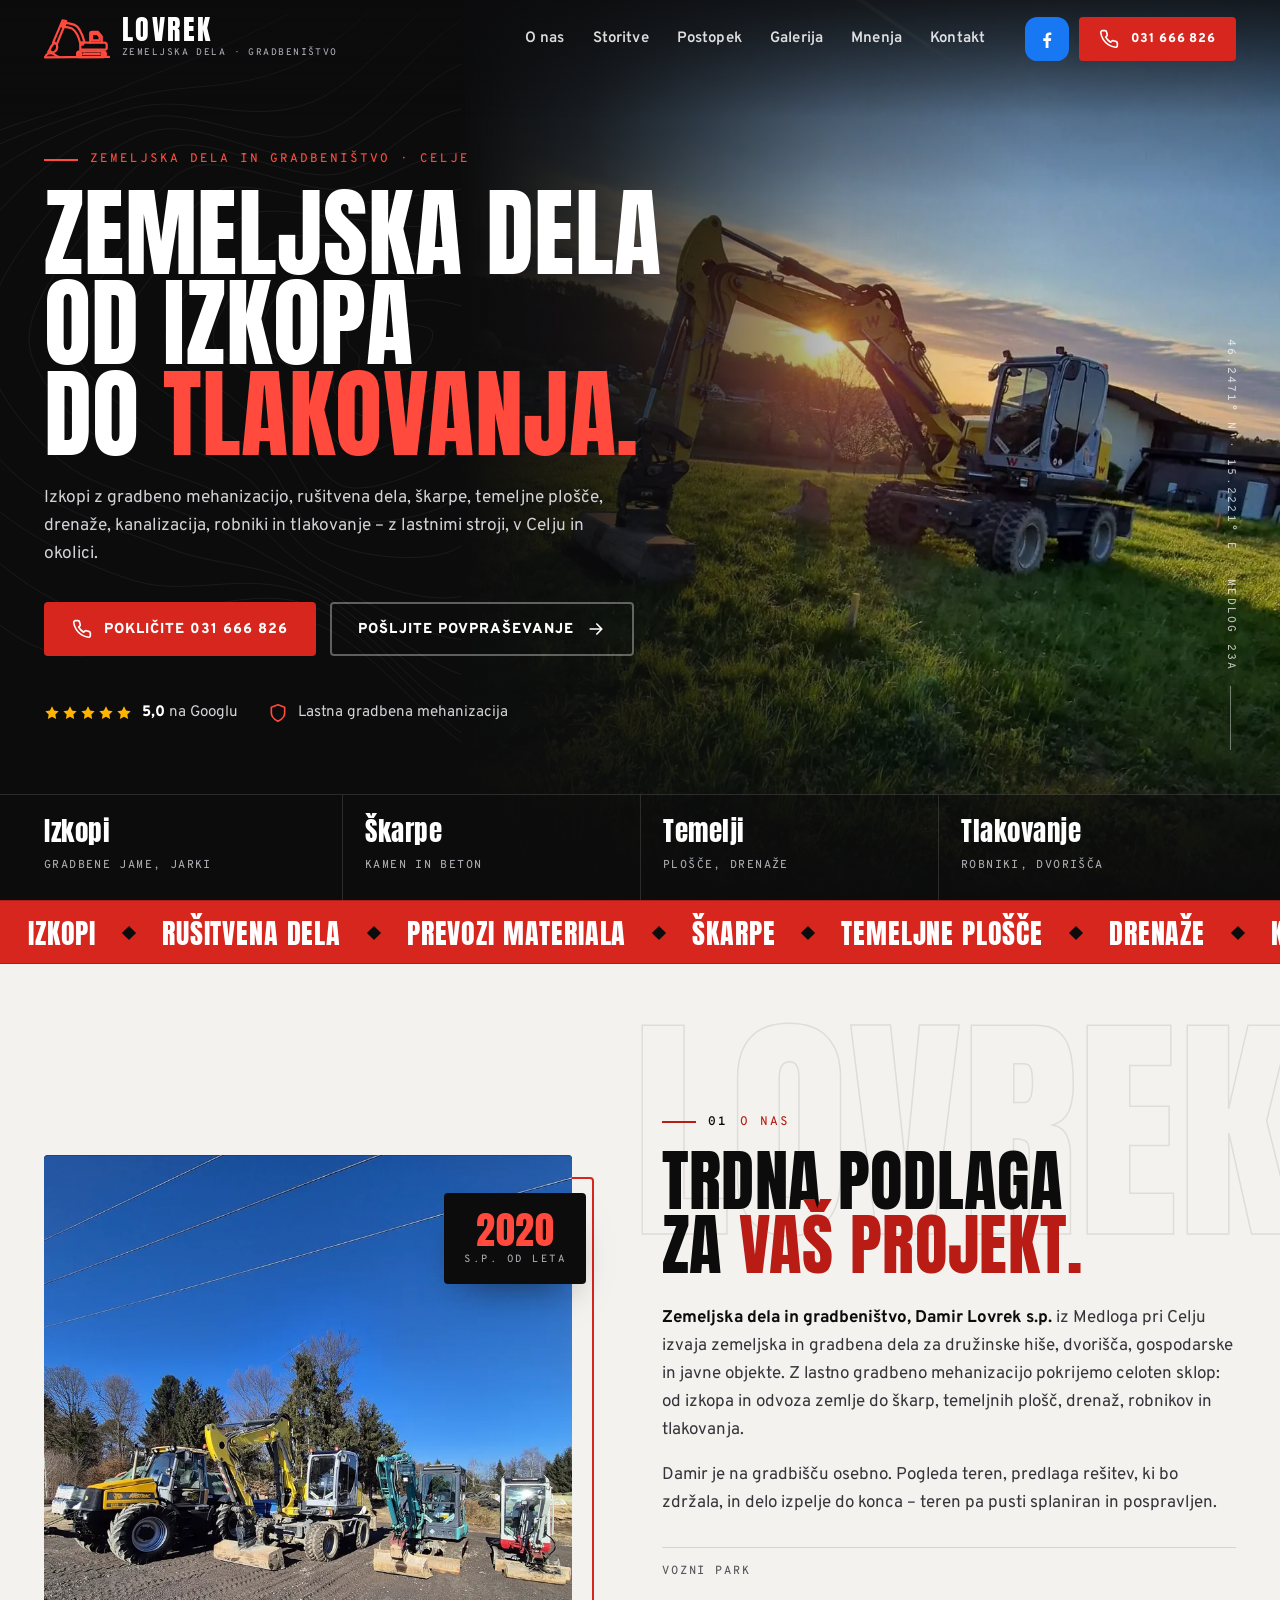
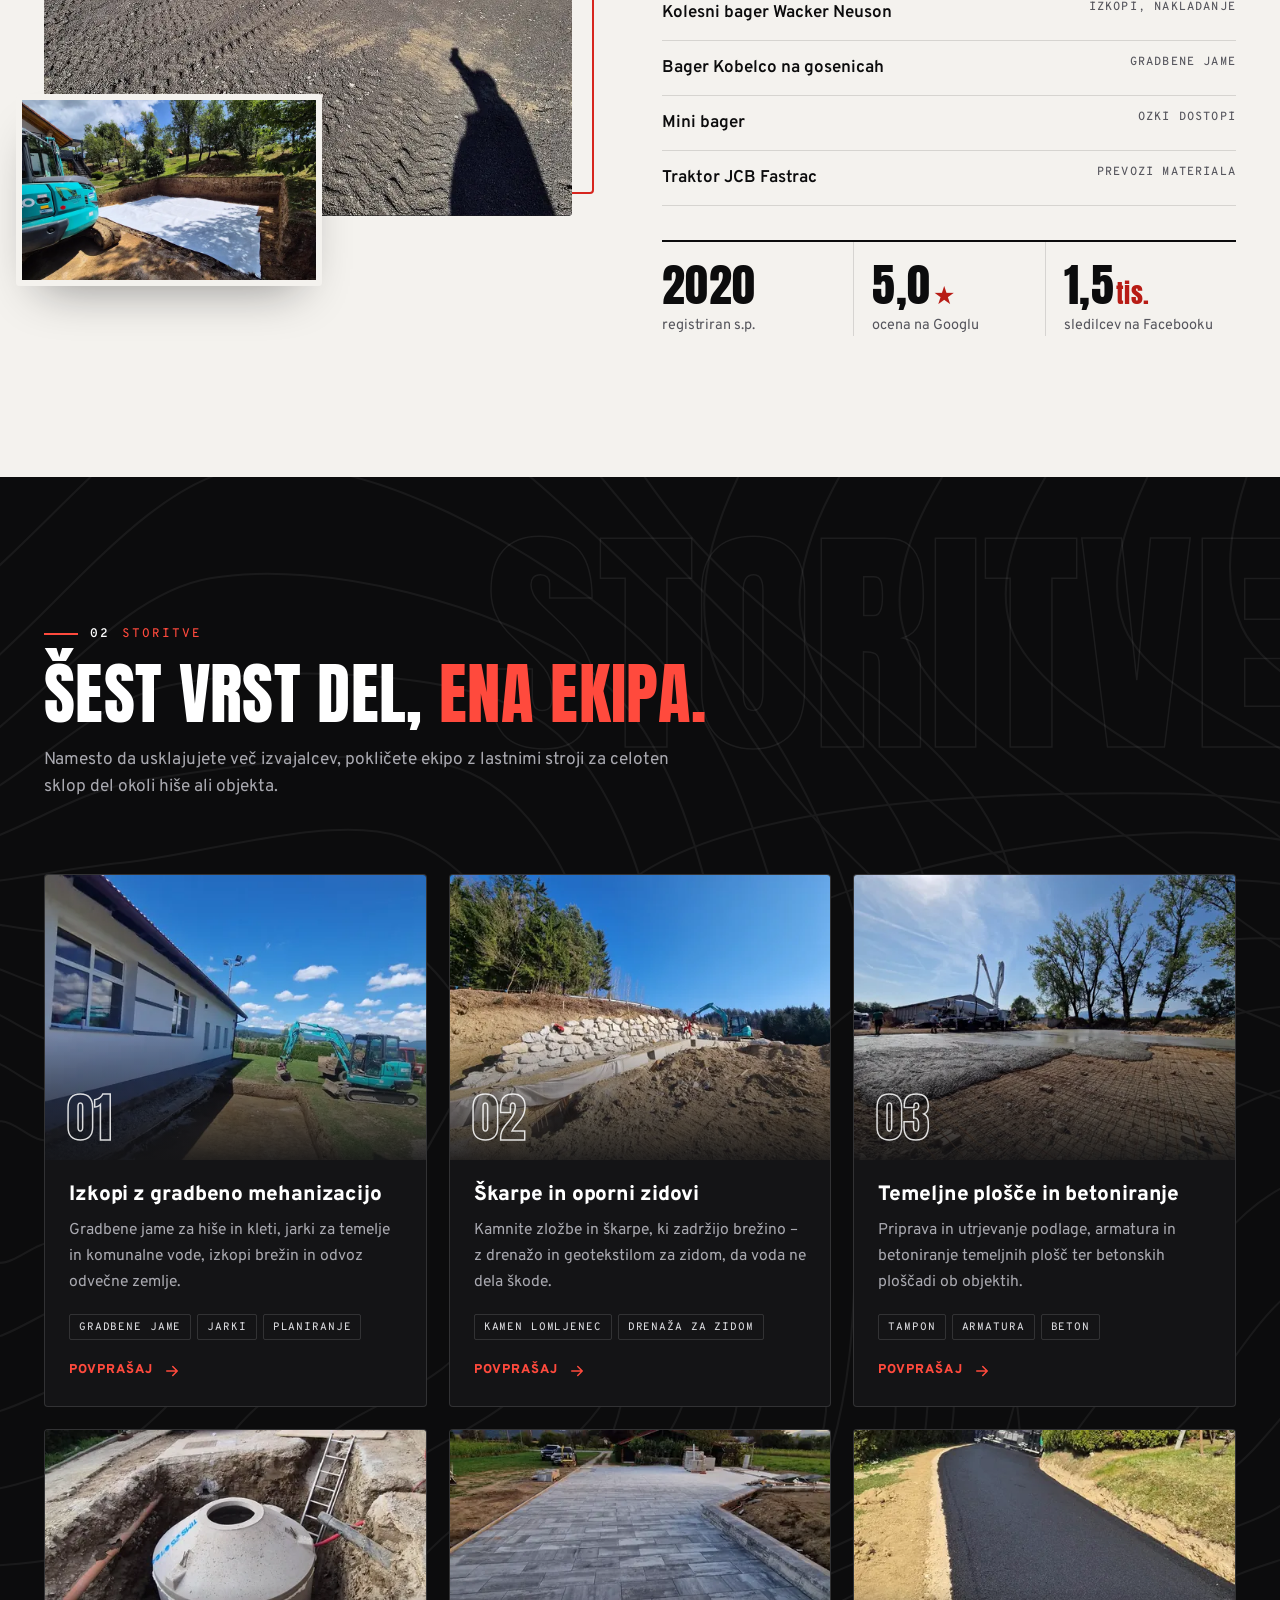
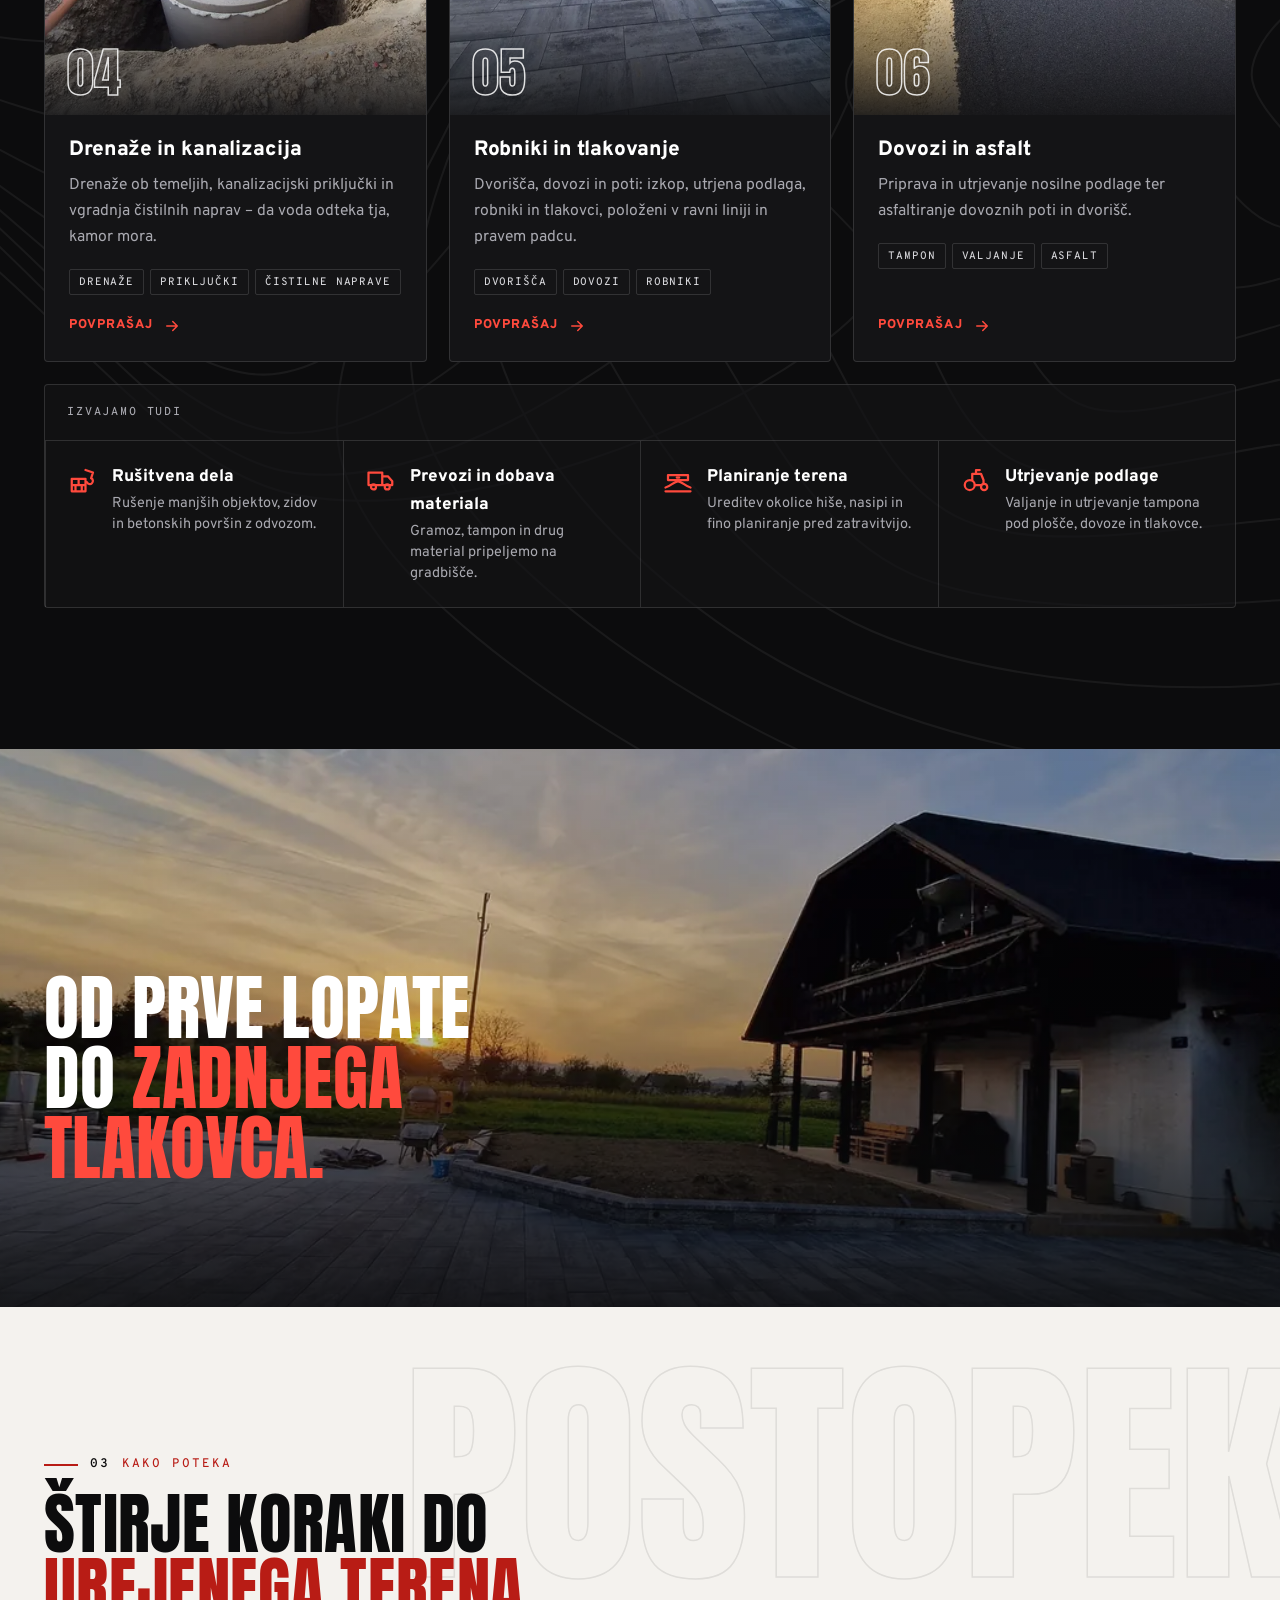
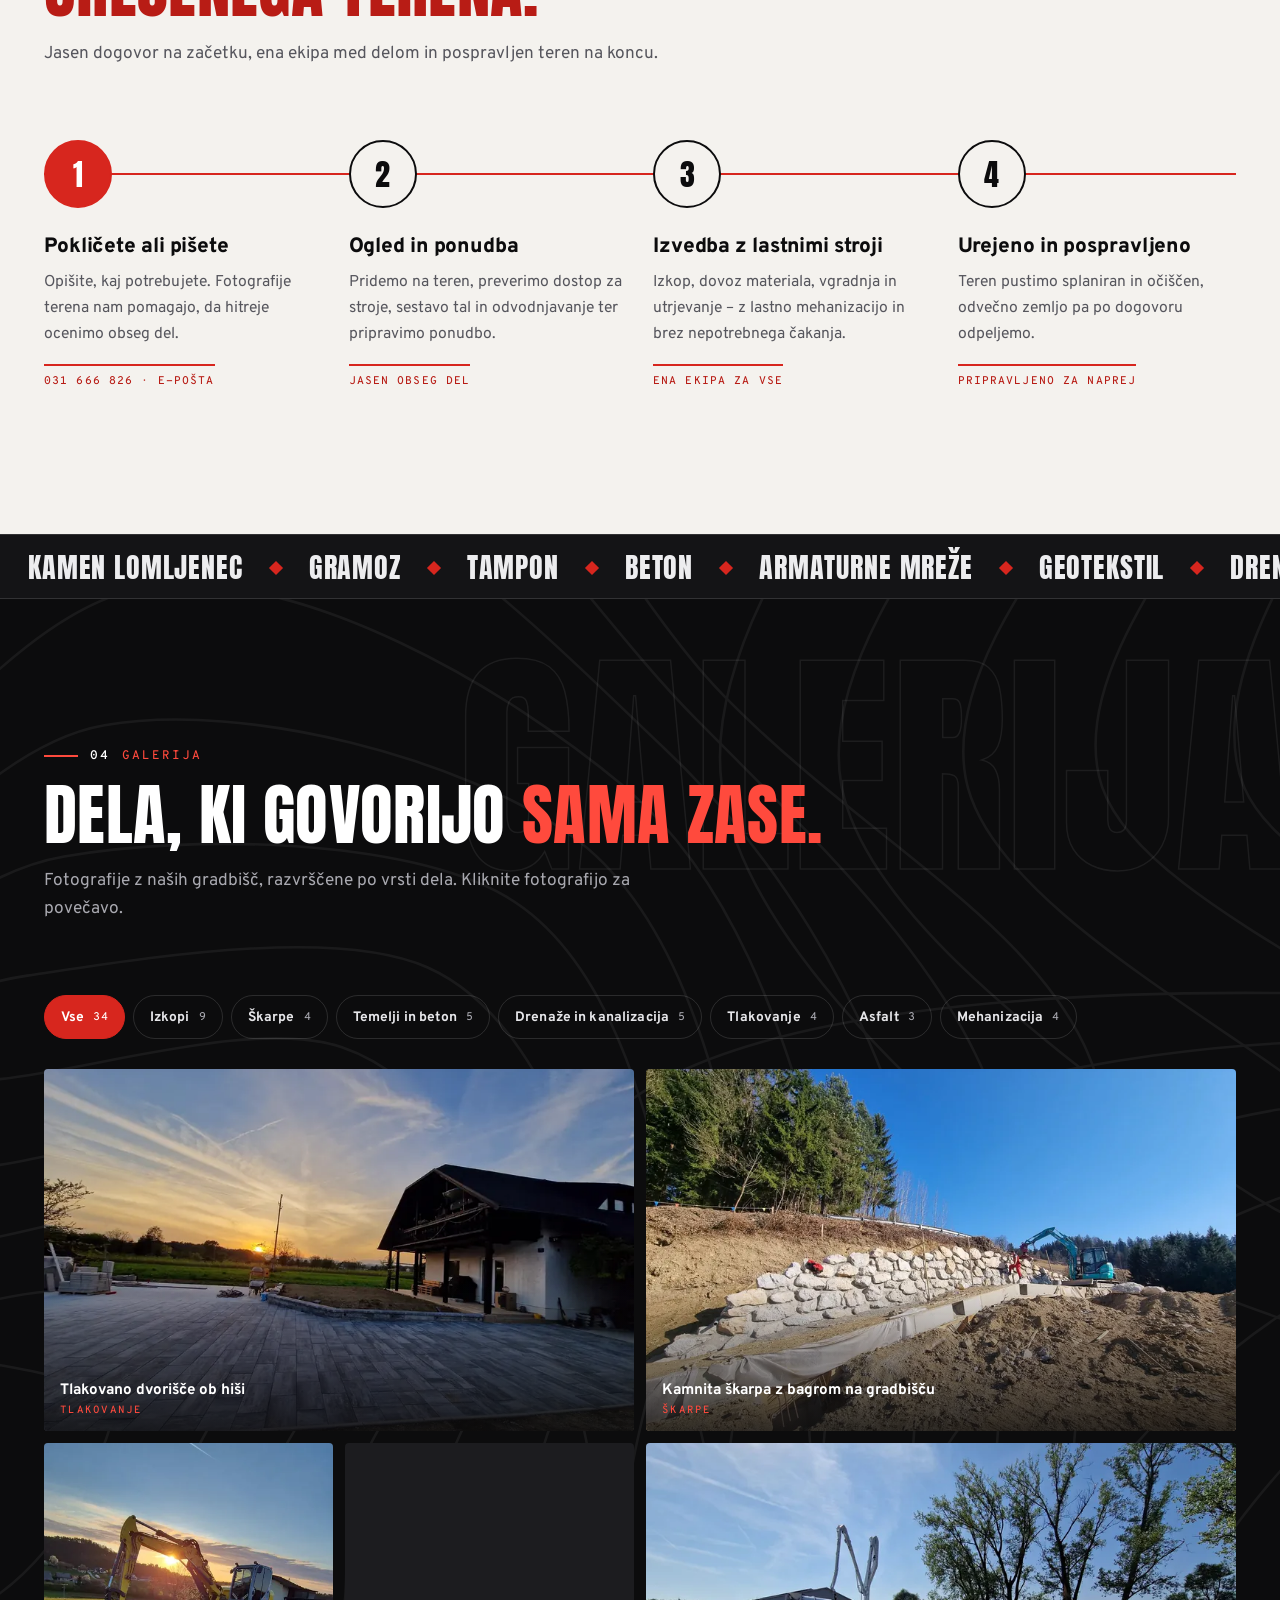
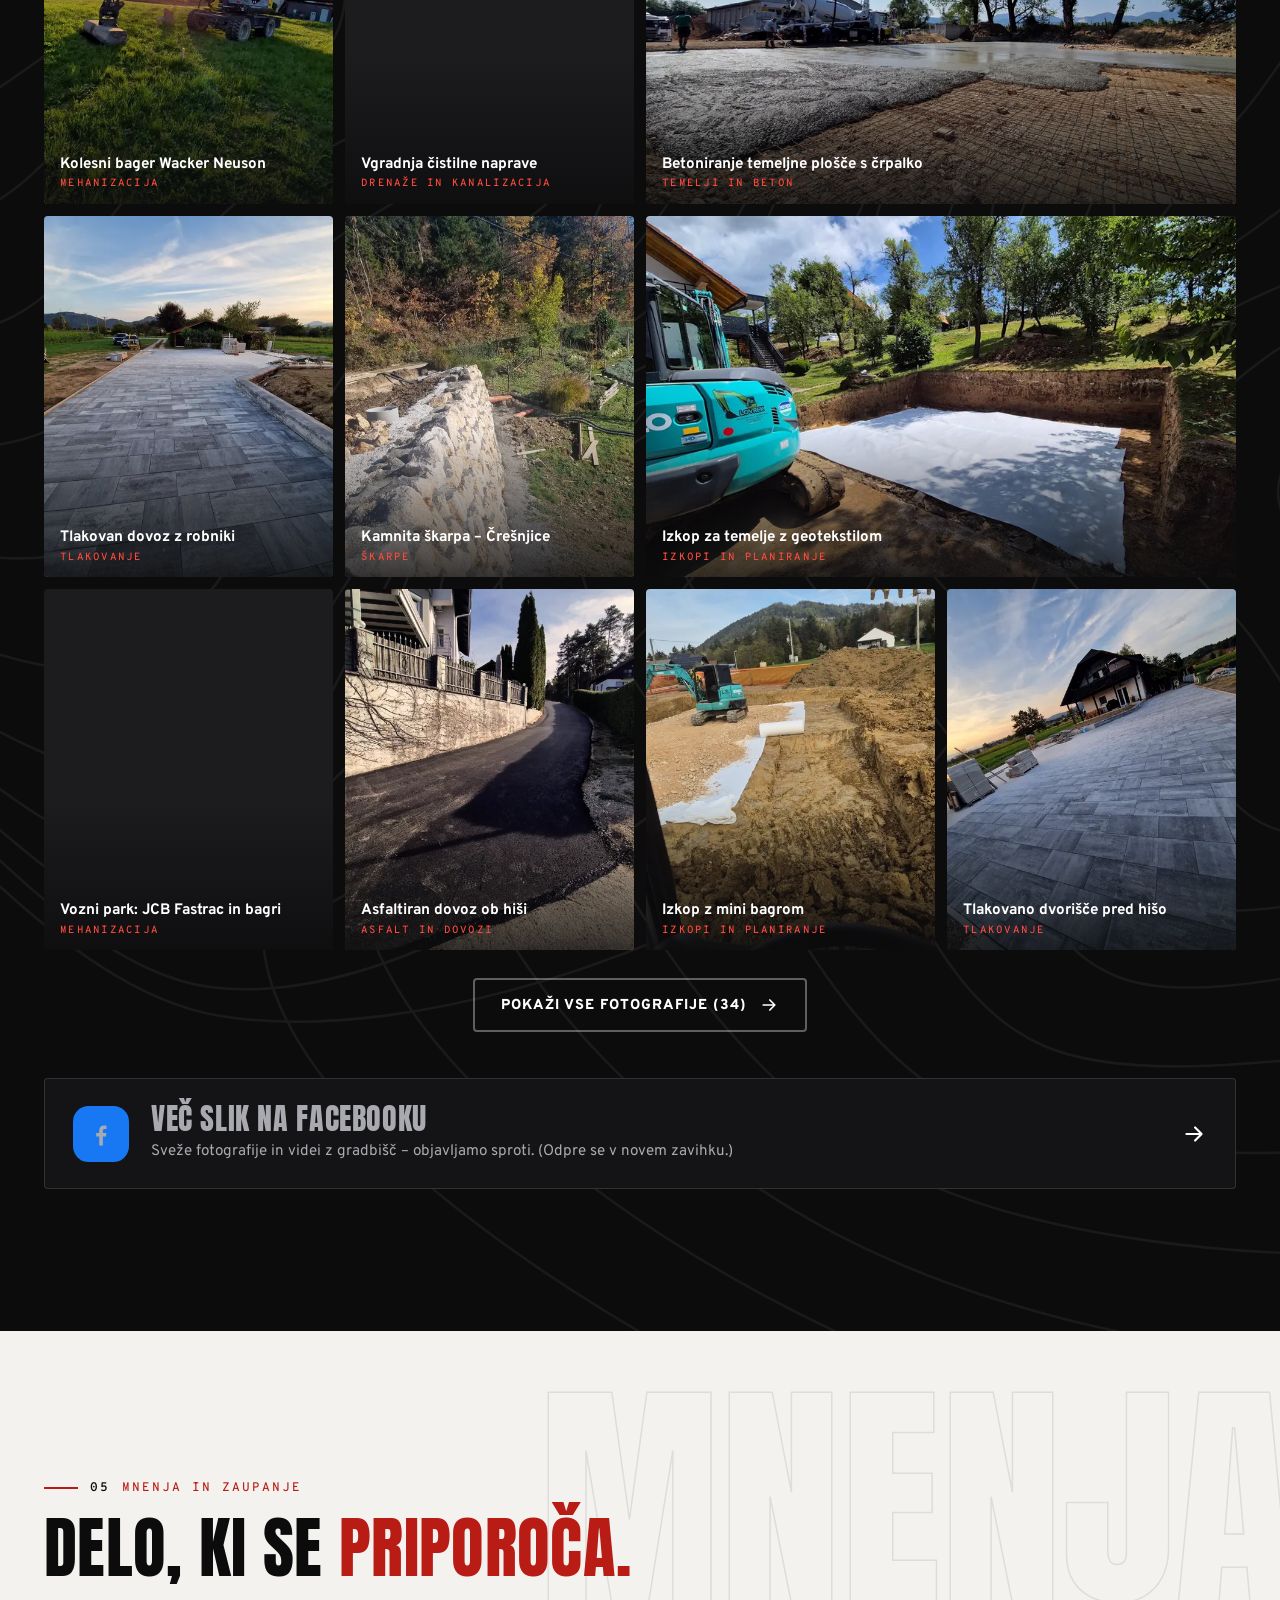
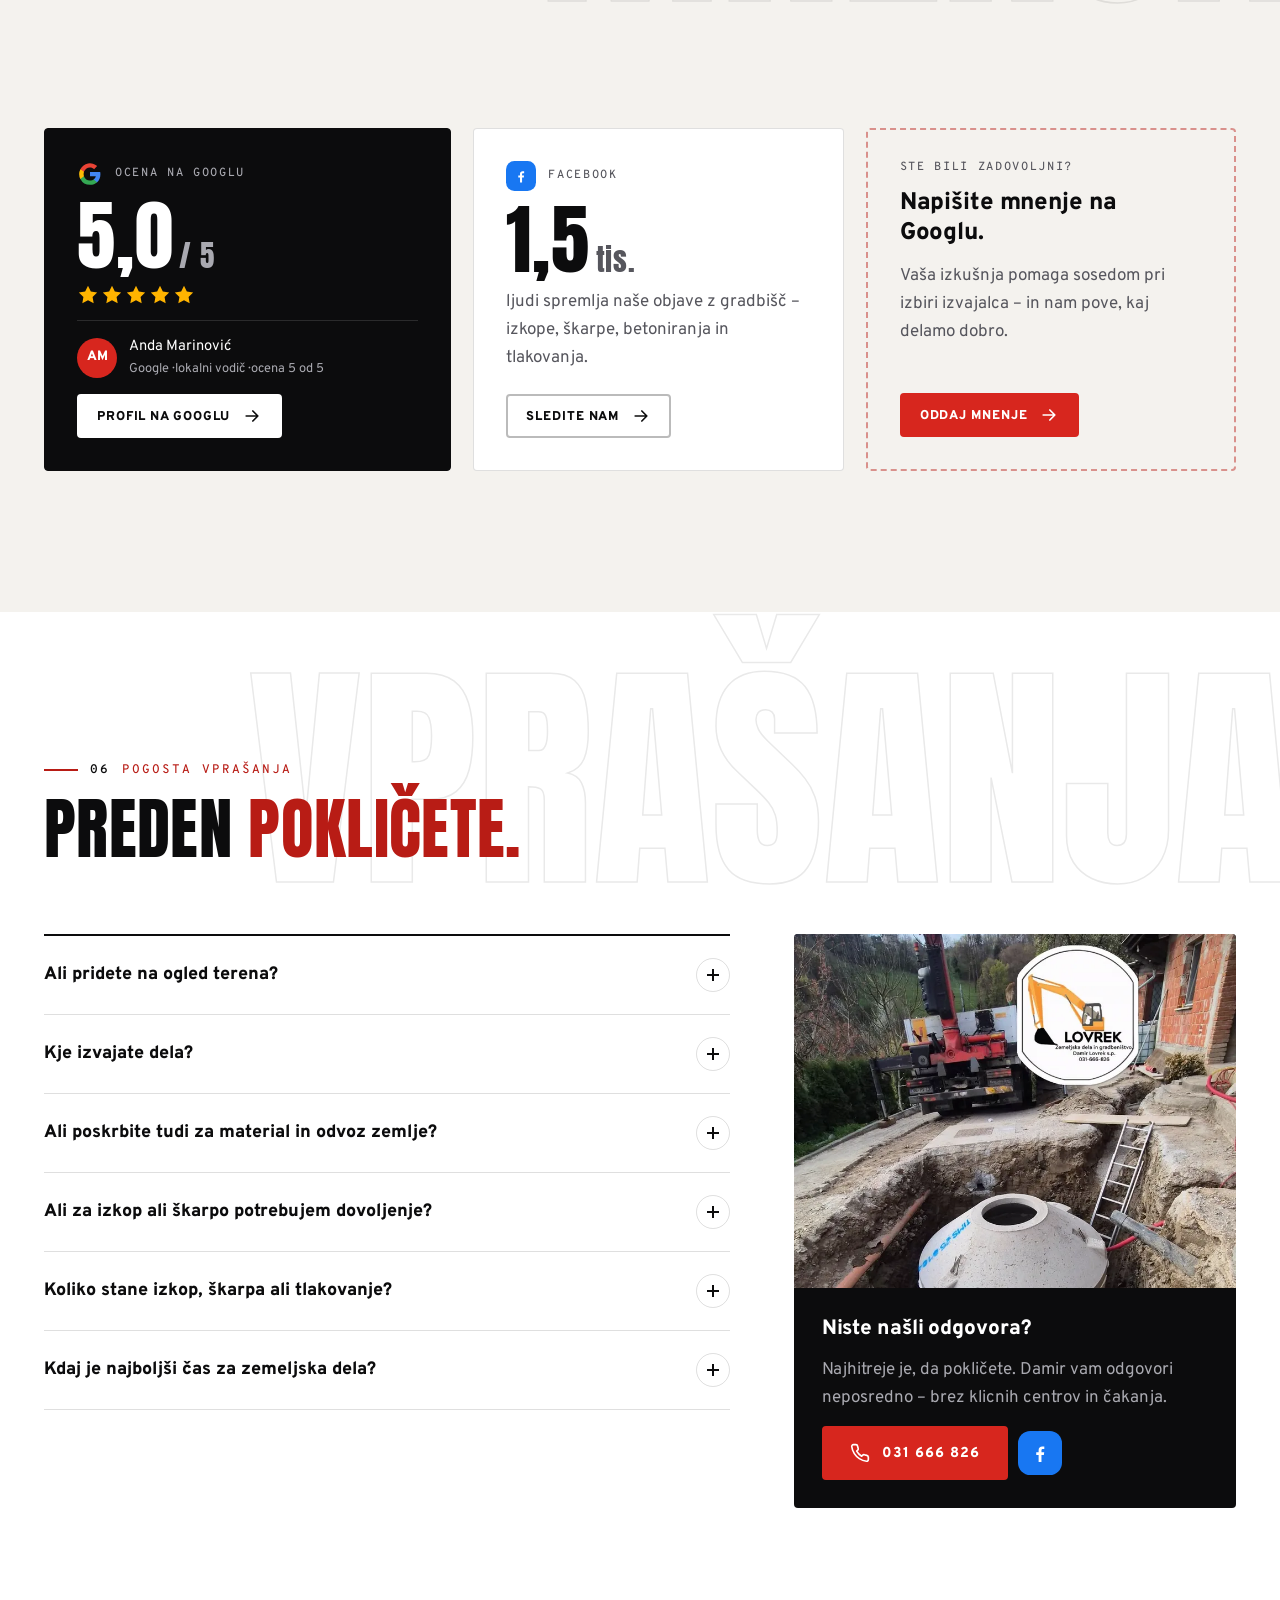
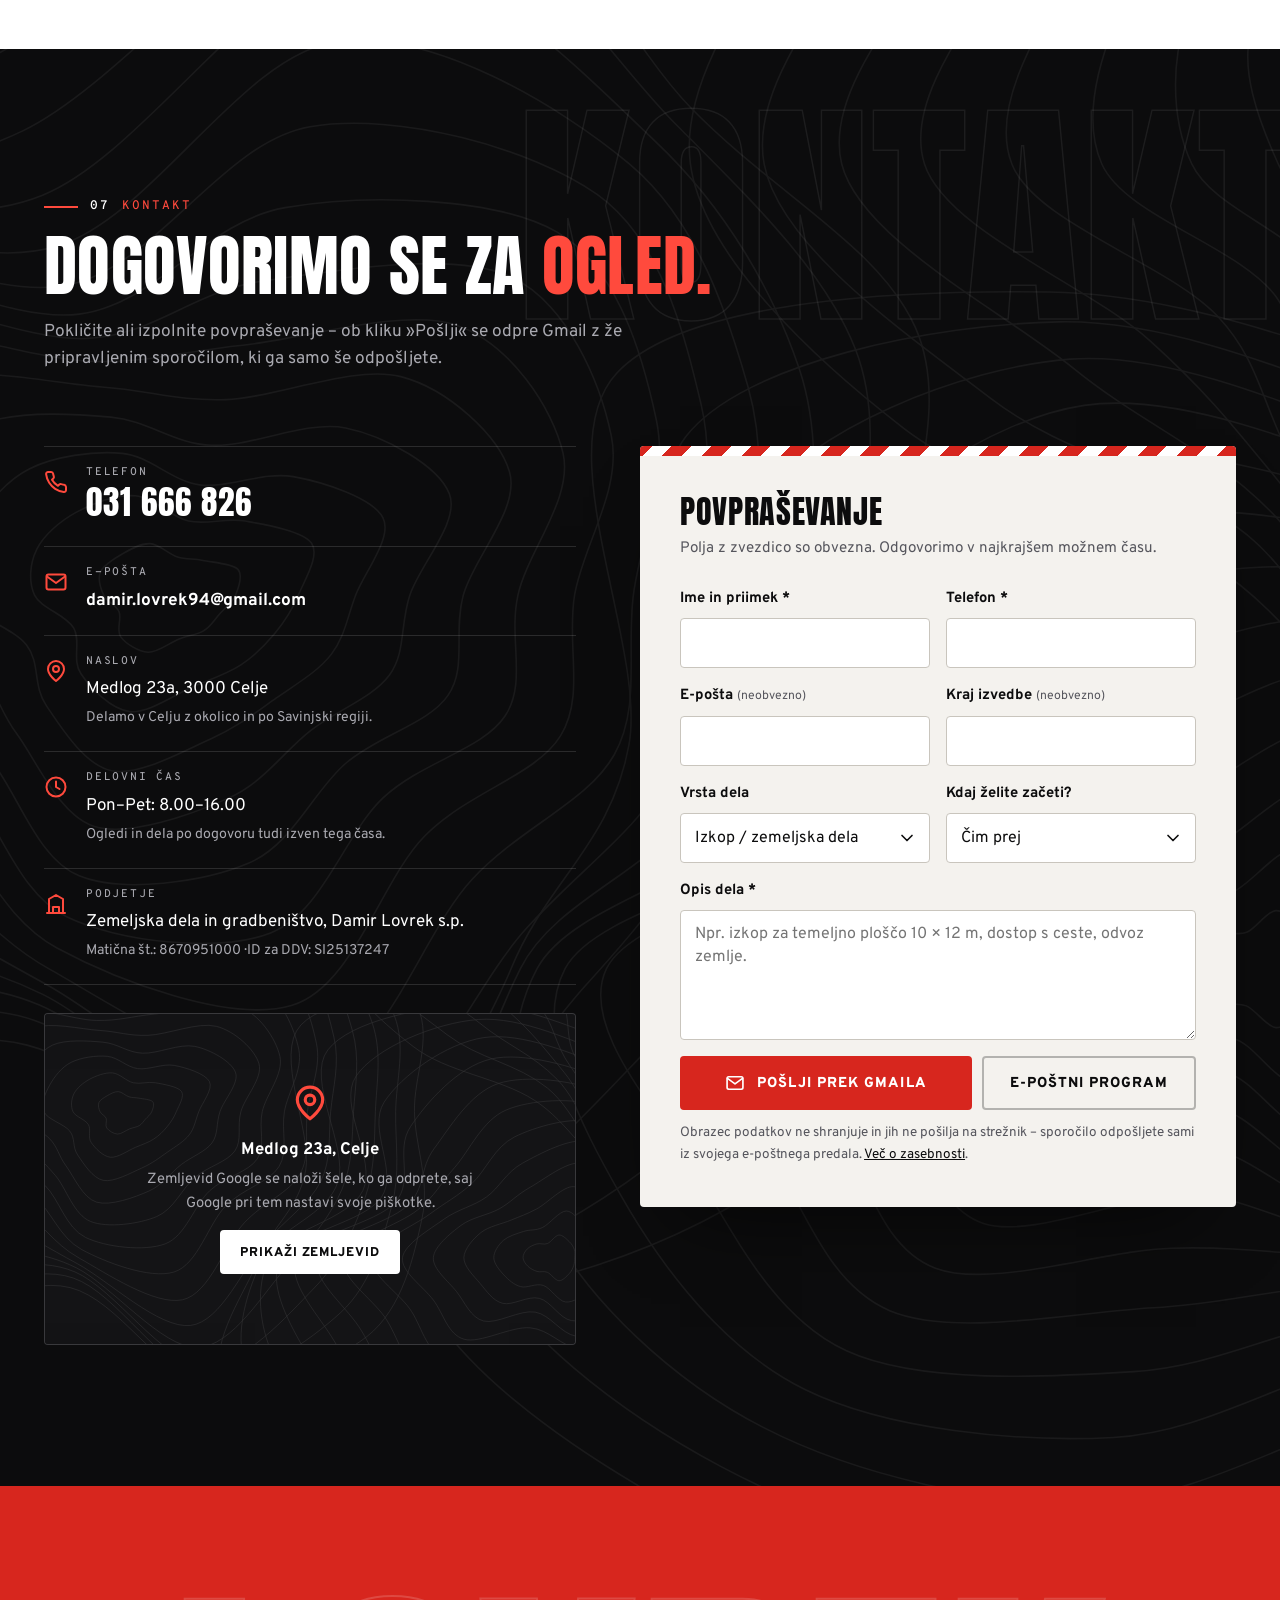
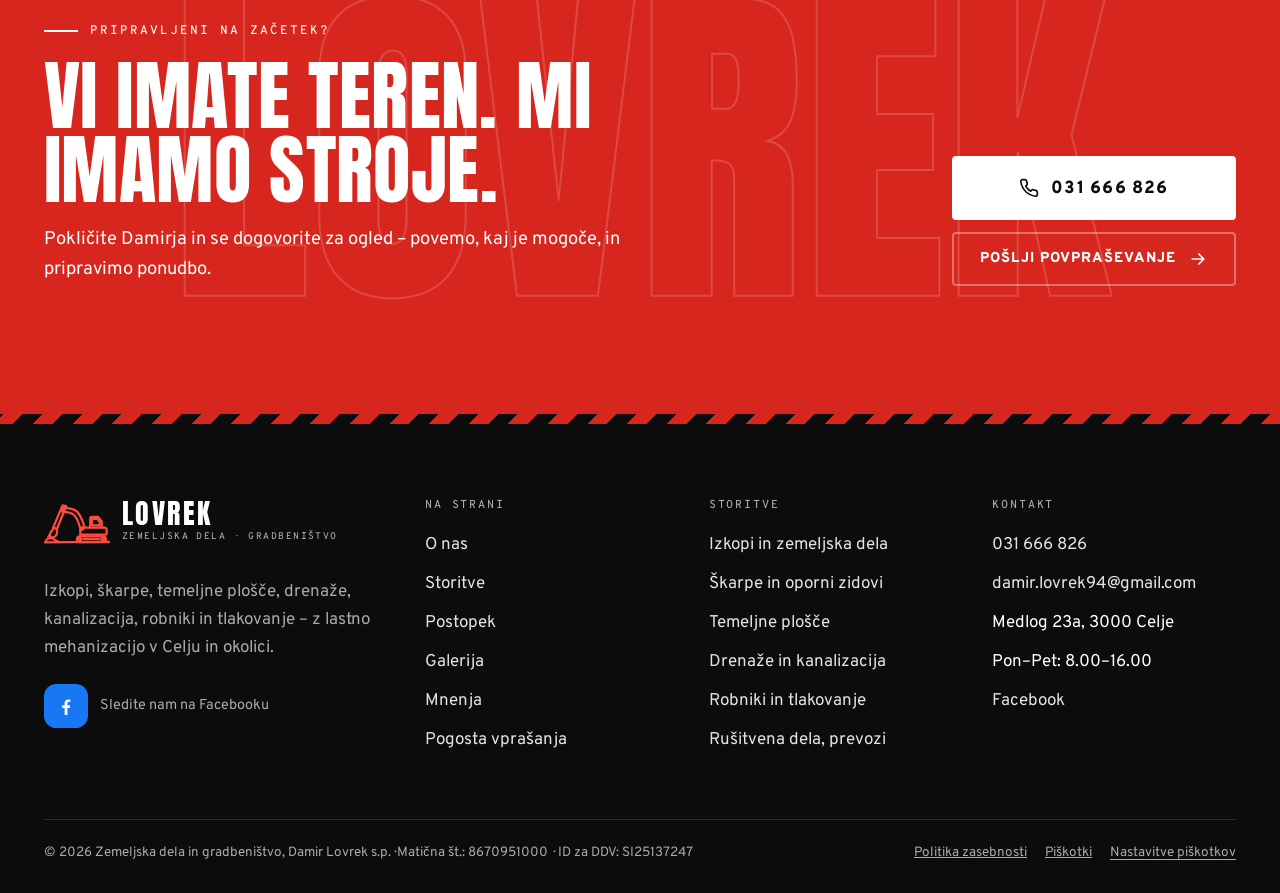
==== commit 25869642: "Pravi naslov strani: gradbenistvo-lovrek.vercel.app Kanonične povezave, og:url, og:image (slika ob d" ====
--- a/index.html
+++ b/index.html
@@ -7,15 +7,15 @@
 <meta name="description" content="Zemeljska dela in gradbeništvo, Damir Lovrek s.p. iz Celja: izkopi z gradbeno mehanizacijo, rušitvena dela, škarpe, temeljne plošče, drenaže, kanalizacija, robniki, tlakovanje in prevoz materiala. Pokličite 031 666 826.">
 <meta name="theme-color" content="#0C0C0D">
 <meta name="robots" content="index,follow">
-<!-- DEPLOY STEP: zamenjaj https://damir-lovrek.vercel.app s pravim naslovom domene (tudi v og:*, JSON-LD, sitemap.xml, robots.txt) -->
-<link rel="canonical" href="https://damir-lovrek.vercel.app/">
+<!-- DEPLOY STEP: če bo lastna domena, zamenjaj https://gradbenistvo-lovrek.vercel.app (tudi v og:*, JSON-LD, sitemap.xml, robots.txt) -->
+<link rel="canonical" href="https://gradbenistvo-lovrek.vercel.app/">
 <meta property="og:type" content="website">
 <meta property="og:locale" content="sl_SI">
 <meta property="og:site_name" content="Lovrek – zemeljska dela in gradbeništvo">
 <meta property="og:title" content="Zemeljska dela in gradbeništvo Celje | Damir Lovrek s.p.">
 <meta property="og:description" content="Izkopi, škarpe, temeljne plošče, drenaže, kanalizacija, robniki in tlakovanje – z lastno gradbeno mehanizacijo v Celju in okolici.">
-<meta property="og:url" content="https://damir-lovrek.vercel.app/">
-<meta property="og:image" content="https://damir-lovrek.vercel.app/assets/og-image.jpg">
+<meta property="og:url" content="https://gradbenistvo-lovrek.vercel.app/">
+<meta property="og:image" content="https://gradbenistvo-lovrek.vercel.app/assets/og-image.jpg">
 <meta property="og:image:width" content="1200">
 <meta property="og:image:height" content="630">
 <meta name="twitter:card" content="summary_large_image">
@@ -46,15 +46,15 @@
 {
   "@context": "https://schema.org",
   "@type": "GeneralContractor",
-  "@id": "https://damir-lovrek.vercel.app/#podjetje",
+  "@id": "https://gradbenistvo-lovrek.vercel.app/#podjetje",
   "name": "Zemeljska dela in gradbeništvo, Damir Lovrek s.p.",
   "alternateName": "Lovrek – zemeljska dela in gradbeništvo",
   "description": "Zemeljska in gradbena dela z lastno mehanizacijo: izkopi, rušitvena dela, prevozi in dobava materiala, škarpe, temeljne plošče, drenaže, kanalizacija, robniki in tlakovanje.",
-  "url": "https://damir-lovrek.vercel.app/",
+  "url": "https://gradbenistvo-lovrek.vercel.app/",
   "telephone": "+38631666826",
   "email": "damir.lovrek94@gmail.com",
-  "image": "https://damir-lovrek.vercel.app/assets/og-image.jpg",
-  "logo": "https://damir-lovrek.vercel.app/apple-touch-icon.png",
+  "image": "https://gradbenistvo-lovrek.vercel.app/assets/og-image.jpg",
+  "logo": "https://gradbenistvo-lovrek.vercel.app/apple-touch-icon.png",
   "founder": { "@type": "Person", "name": "Damir Lovrek" },
   "foundingDate": "2020-07-01",
   "vatID": "SI25137247",
--- a/assets/styles.css
+++ b/assets/styles.css
@@ -123,6 +123,21 @@
   .btn:hover .arr { transform: translateX(4px); }
 }
 
+/* Sij ob prehodu z miško: svetel pas enkrat preleti gumb (samo transform, ob odhodu miške se takoj ponastavi) */
+.btn, .fb, .call-fab, .to-top { position: relative; overflow: hidden; isolation: isolate; }
+.btn::after, .fb::after, .call-fab::after, .to-top::after {
+  content: ""; position: absolute; top: -10%; bottom: -10%; left: 0; width: 55%; pointer-events: none;
+  background: linear-gradient(100deg, rgba(255, 255, 255, 0) 0%, rgba(255, 255, 255, .42) 50%, rgba(255, 255, 255, 0) 100%);
+  transform: translateX(-150%) skewX(-18deg);
+}
+@media (hover: hover) and (pointer: fine) {
+  html:not(.rm) .btn:hover::after, html:not(.rm) .fb:hover::after, html:not(.rm) .fb-cta:hover .fb::after,
+  html:not(.rm) .call-fab:hover::after, html:not(.rm) .to-top:hover::after {
+    transform: translateX(240%) skewX(-18deg);
+    transition: transform 650ms ease-in-out; /* enakomeren prelet čez gumb, ne hipen blisk */
+  }
+}
+
 .linkbtn { background: none; border: 0; padding: 0; text-decoration: underline; text-underline-offset: 3px; font: inherit; color: inherit; }
 
 /* ---------- logotip (risan bager) ---------- */
@@ -173,7 +188,7 @@
 .nav__right { display: flex; align-items: center; gap: 10px; }
 
 .fb {
-  display: inline-grid; place-items: center; width: 44px; height: 44px; border-radius: 50%;
+  display: inline-grid; place-items: center; width: 44px; height: 44px; border-radius: 28%;
   background: #1877F2; color: #fff; flex: none; text-decoration: none;
   transition: transform 160ms var(--ease-out), background-color 200ms ease;
 }
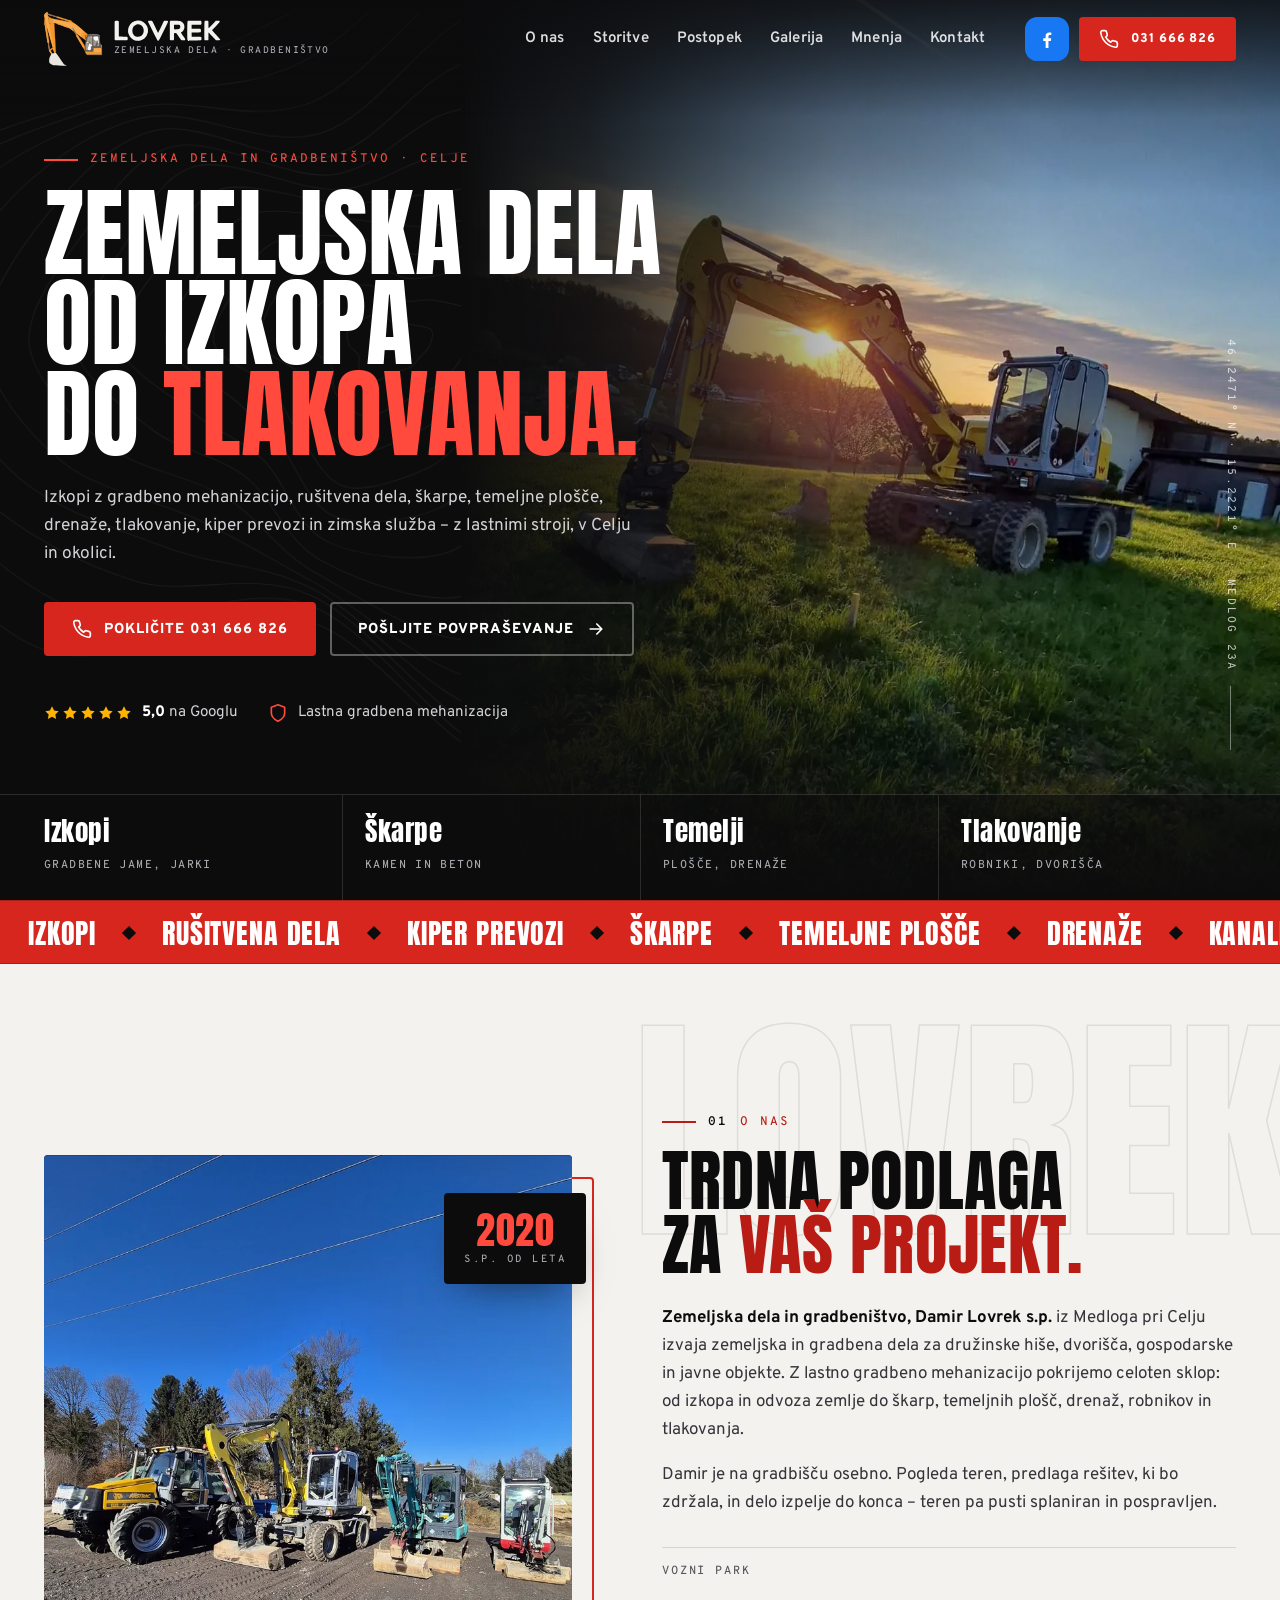
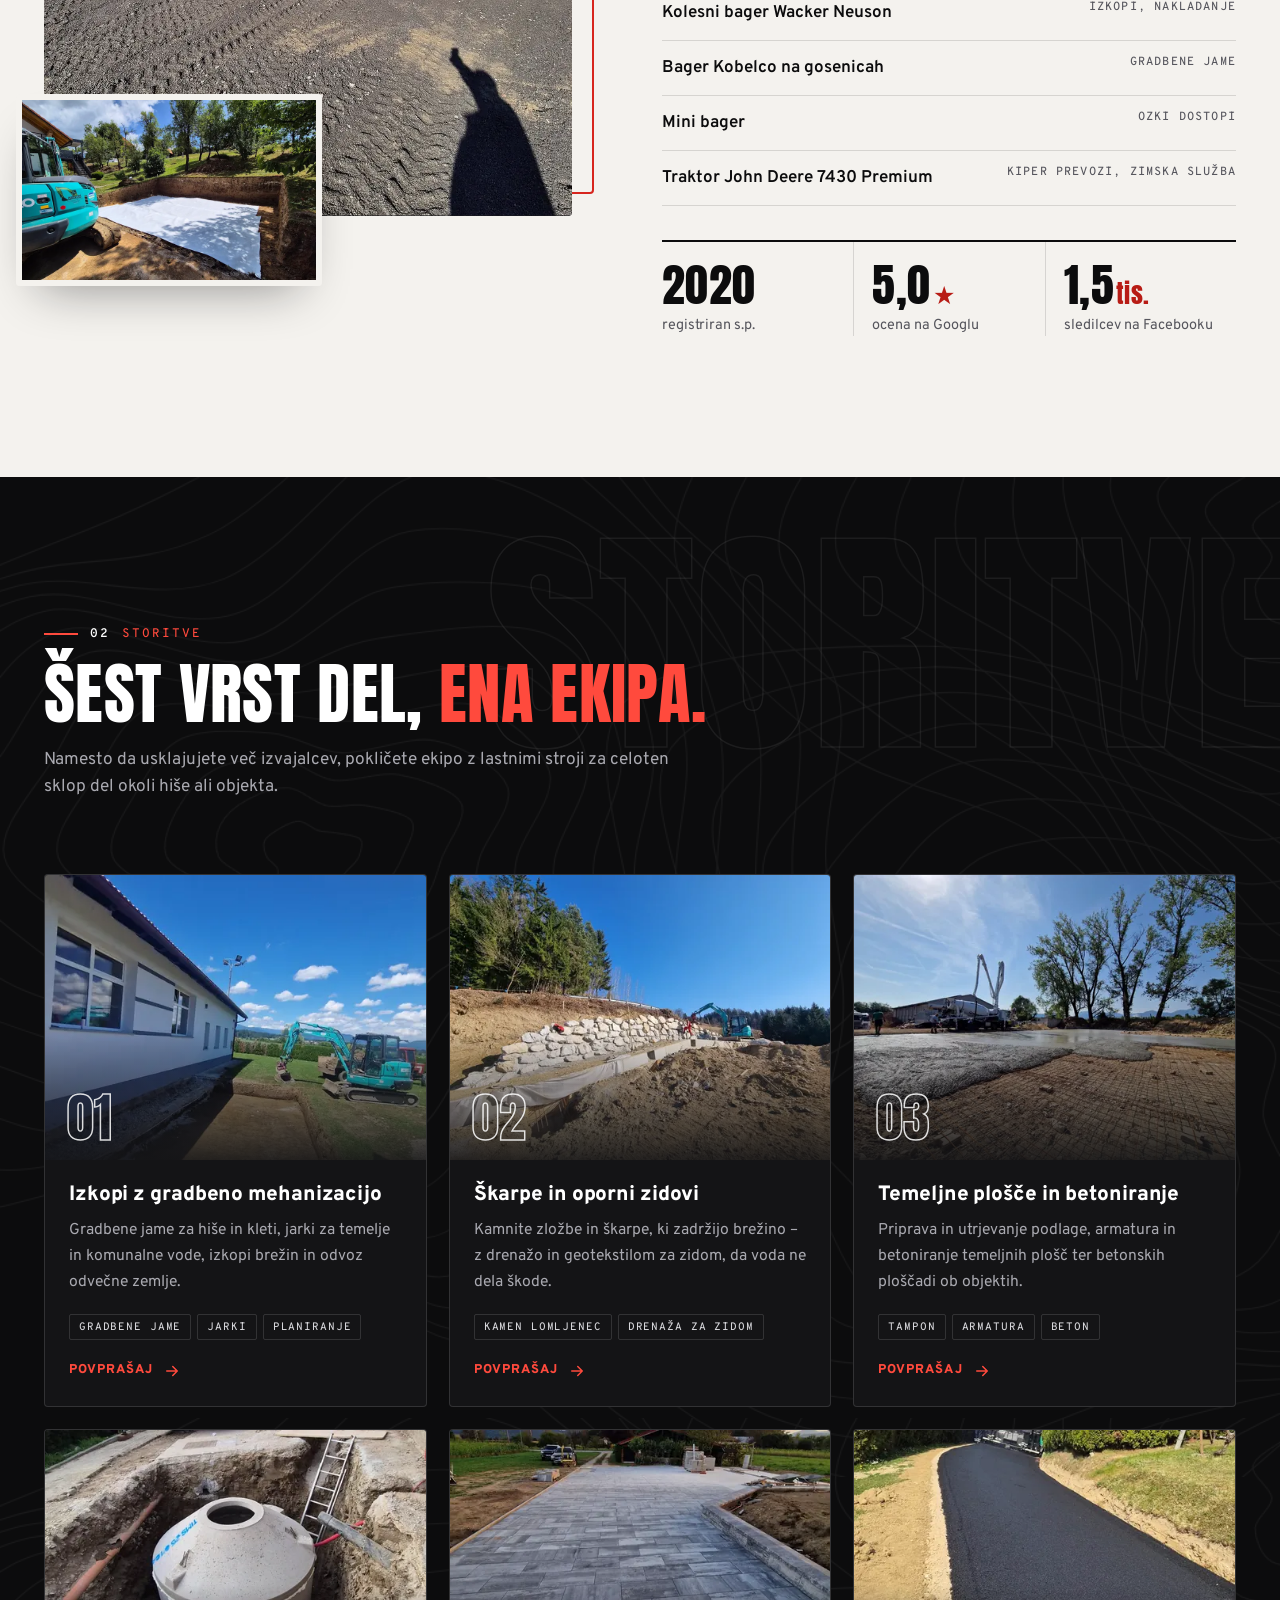
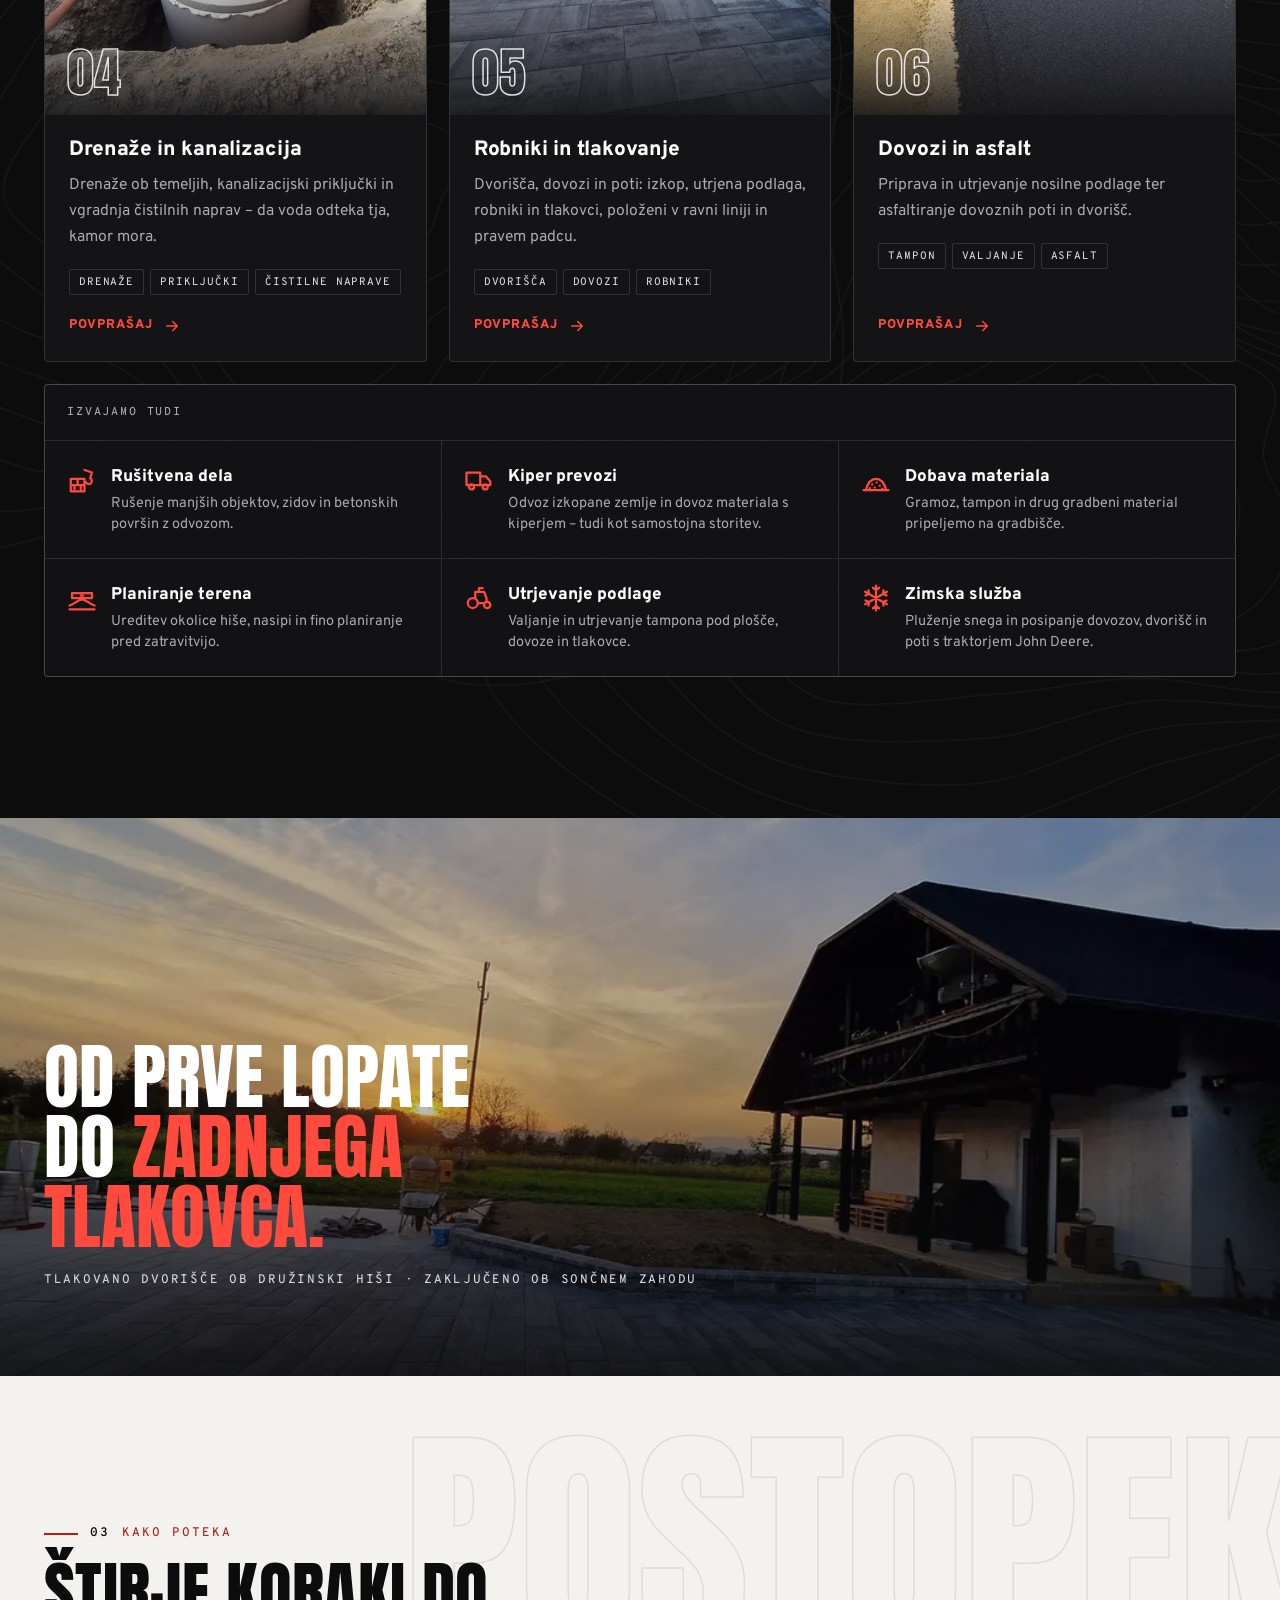
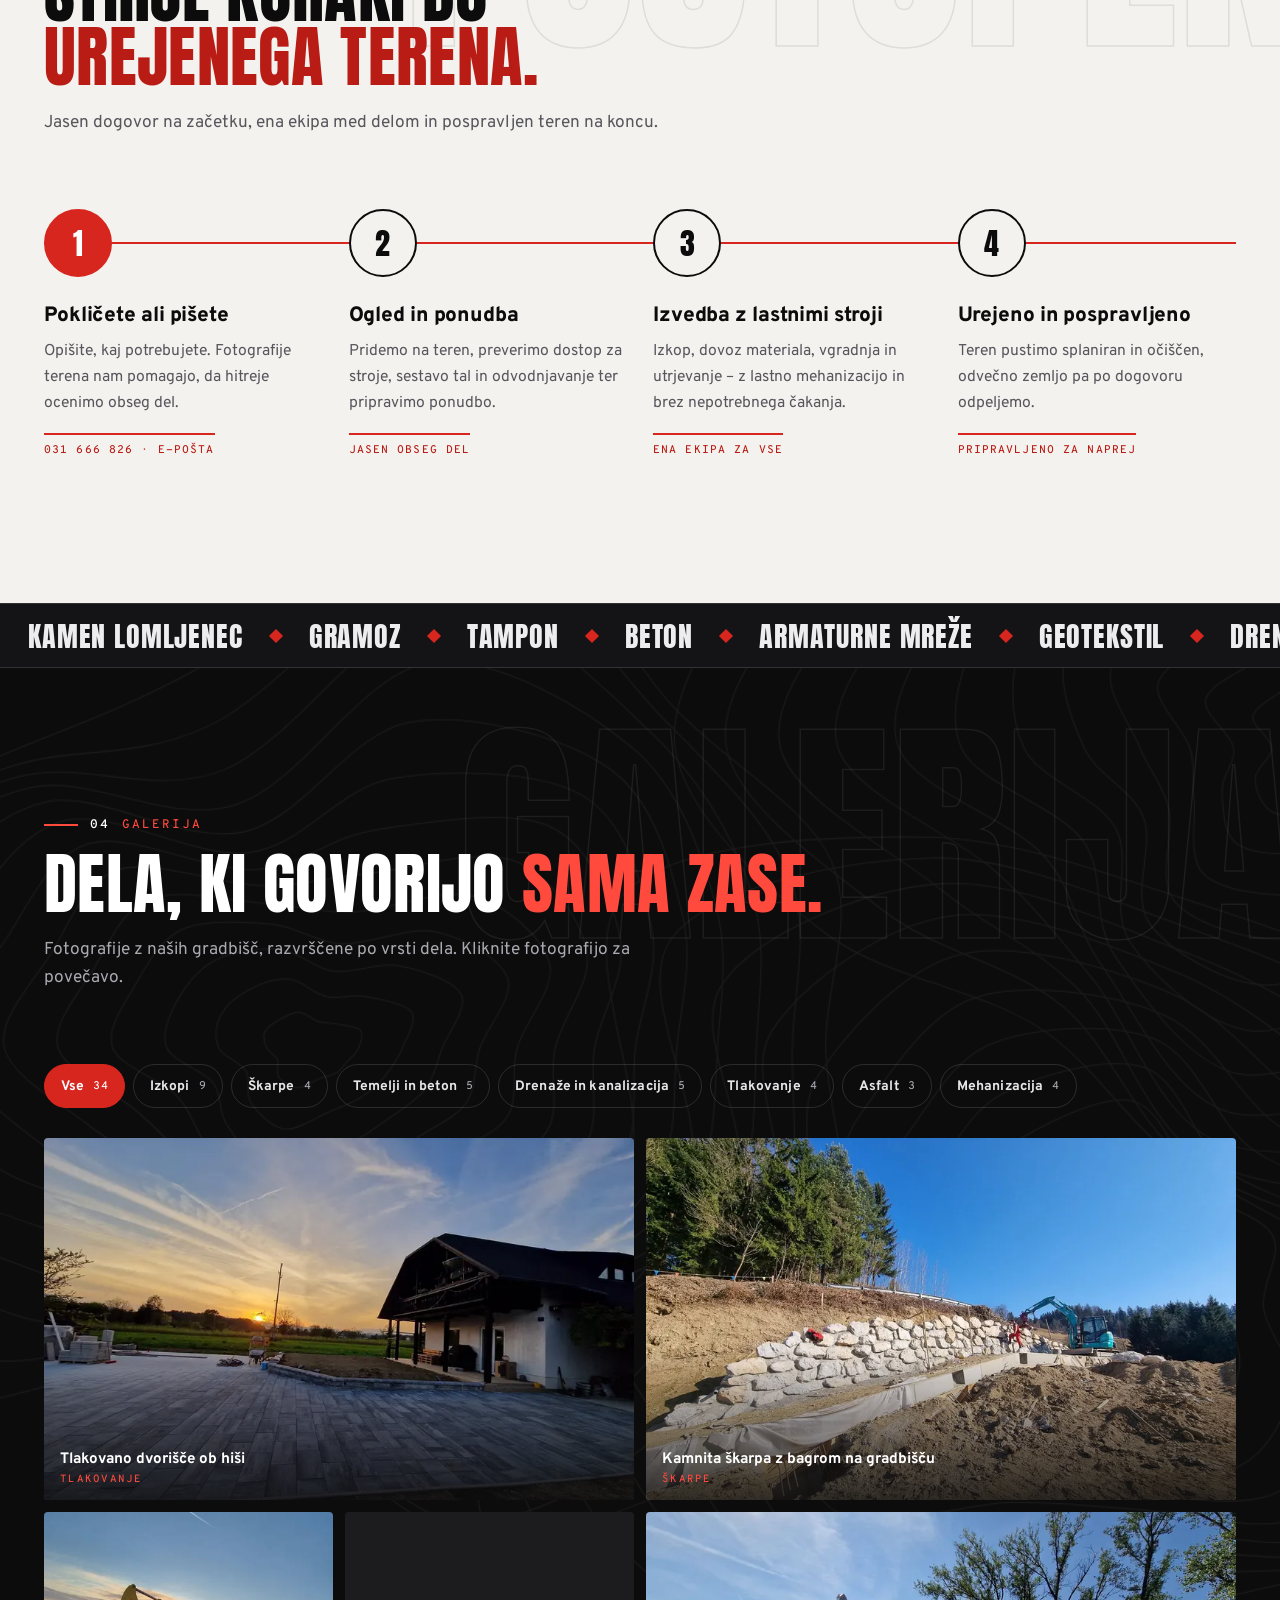
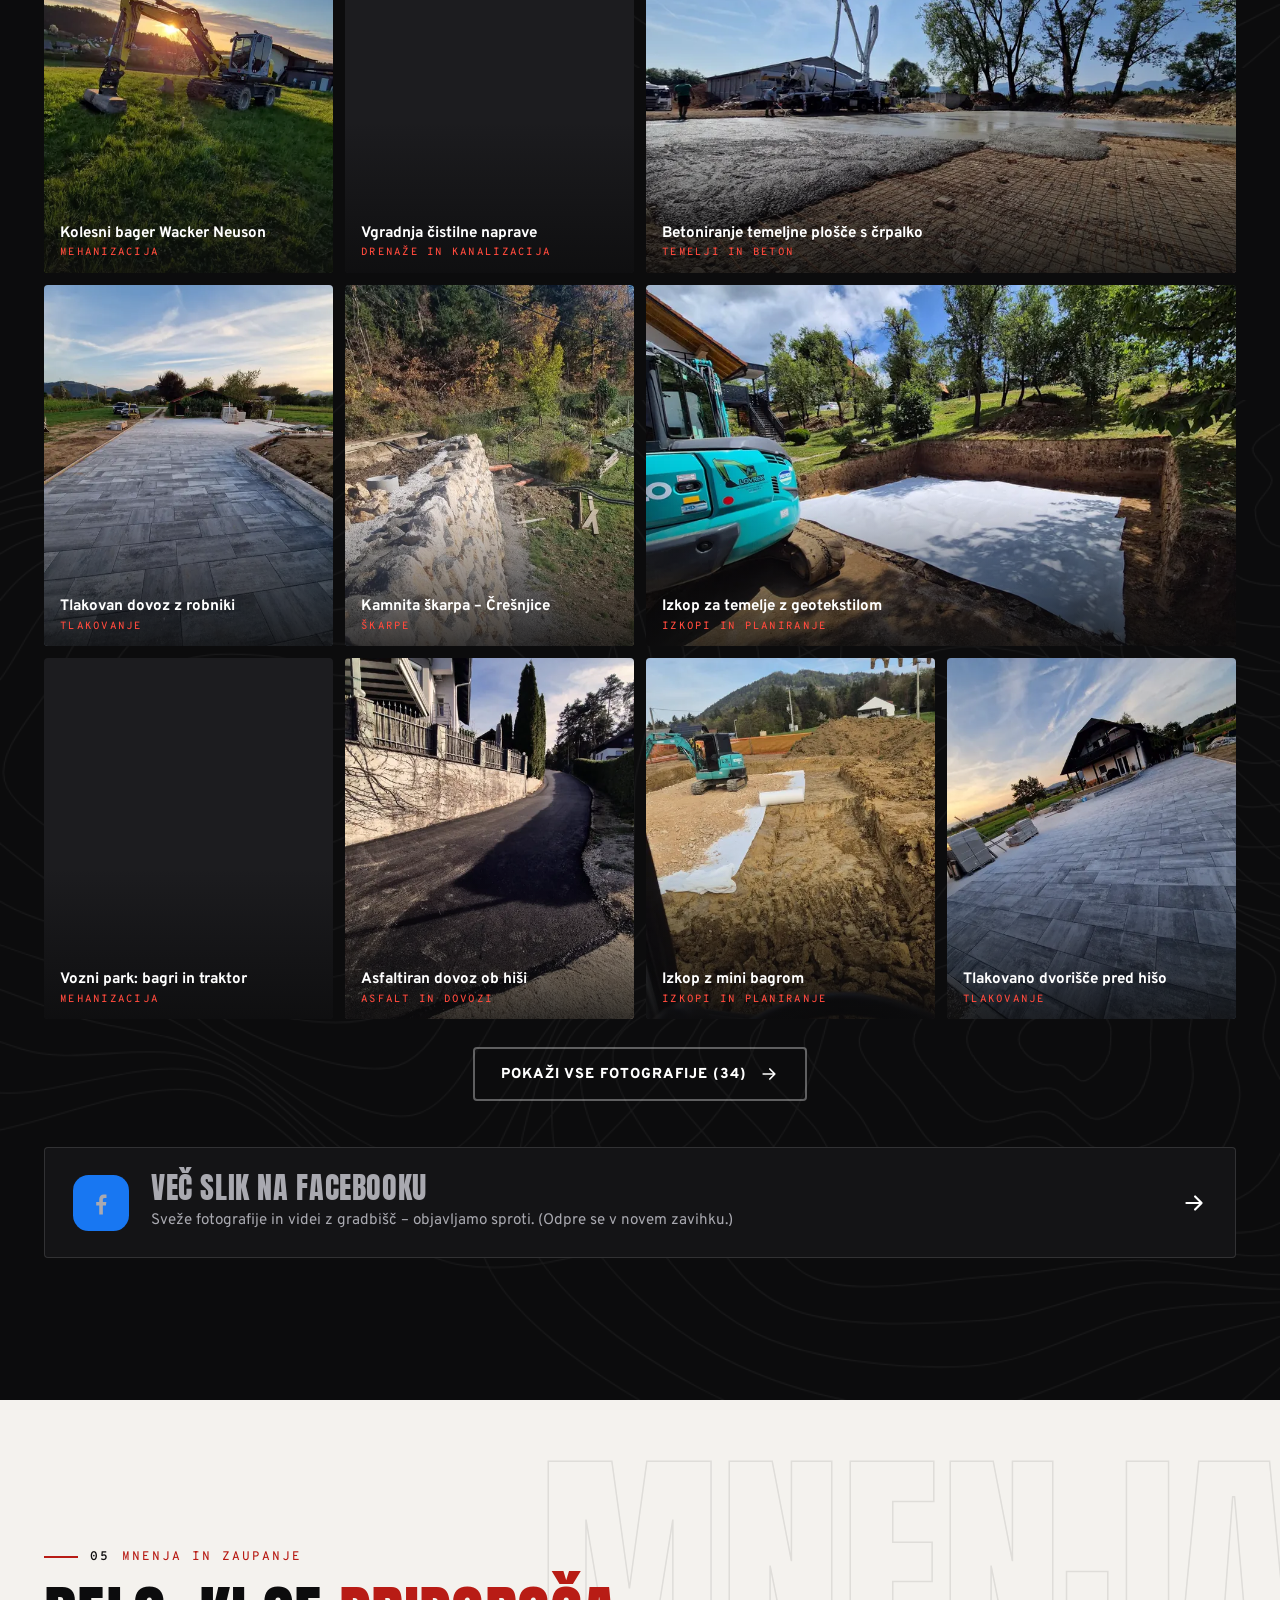
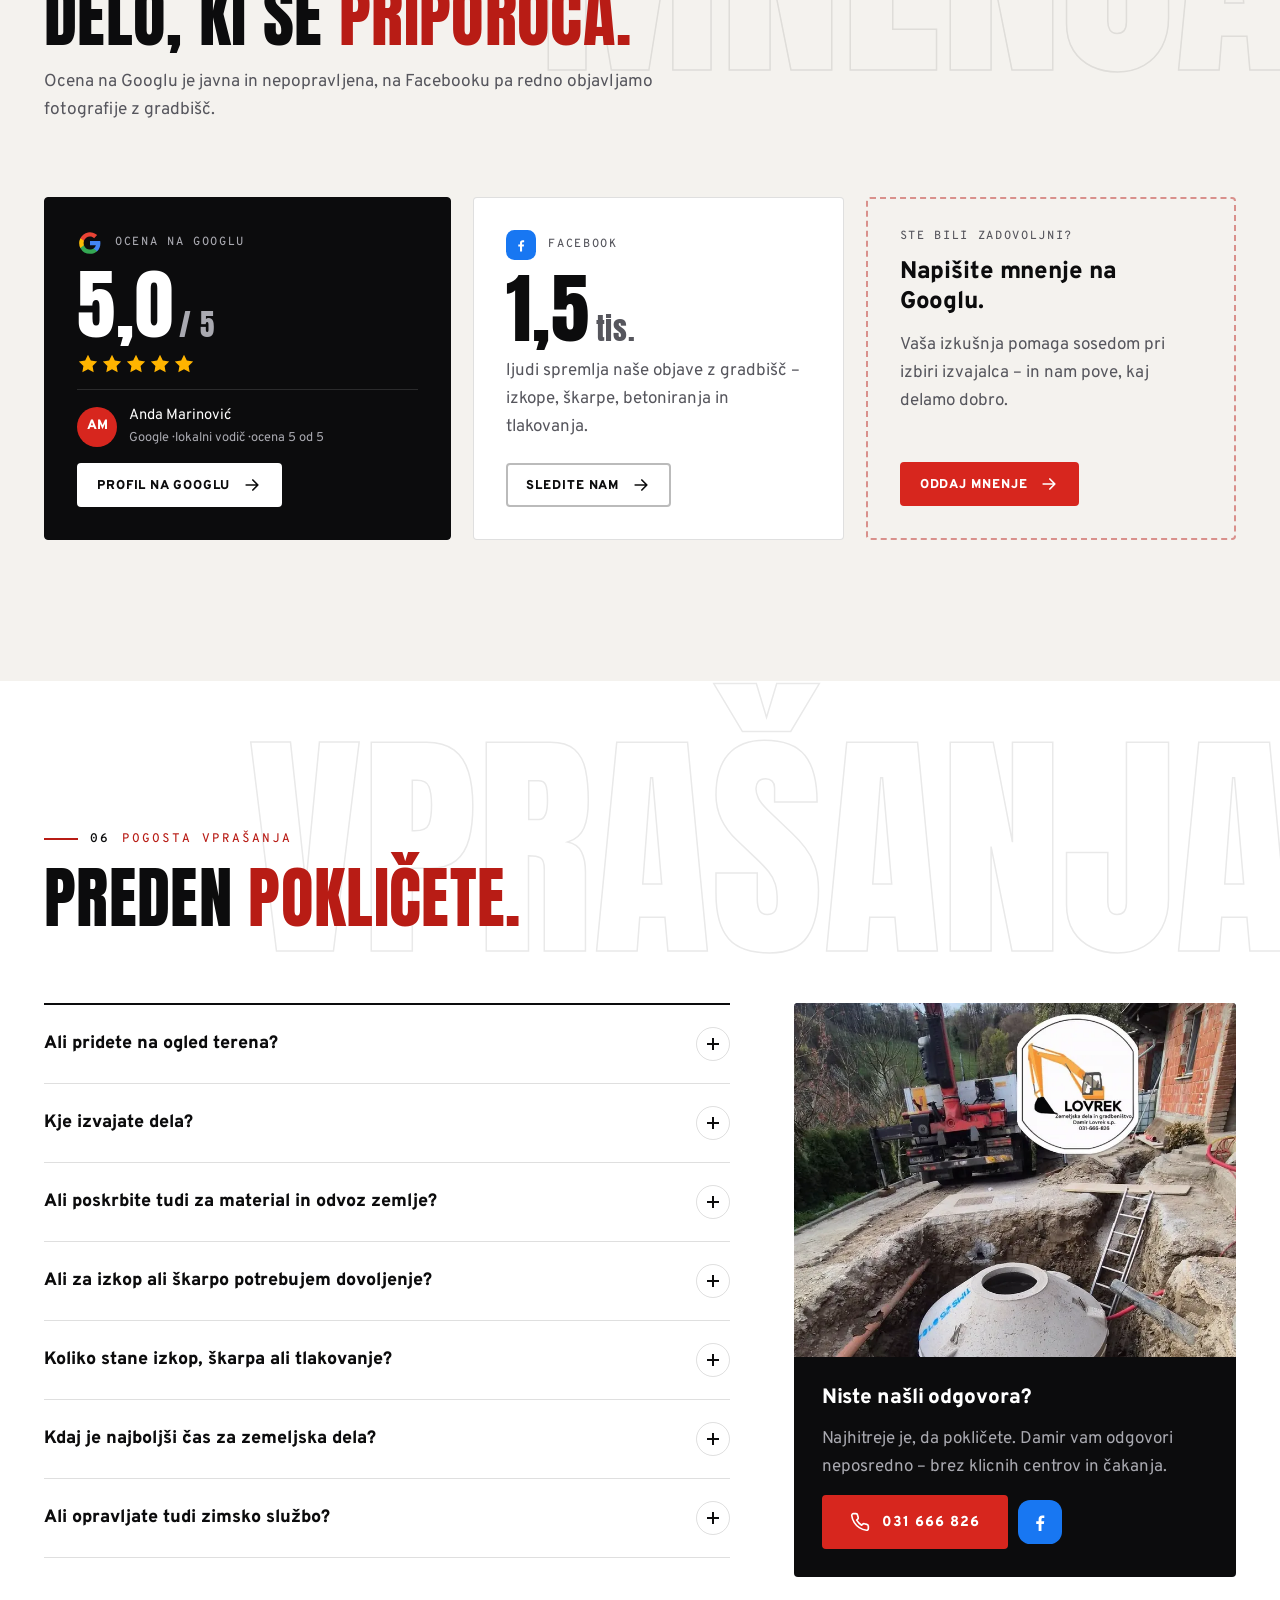
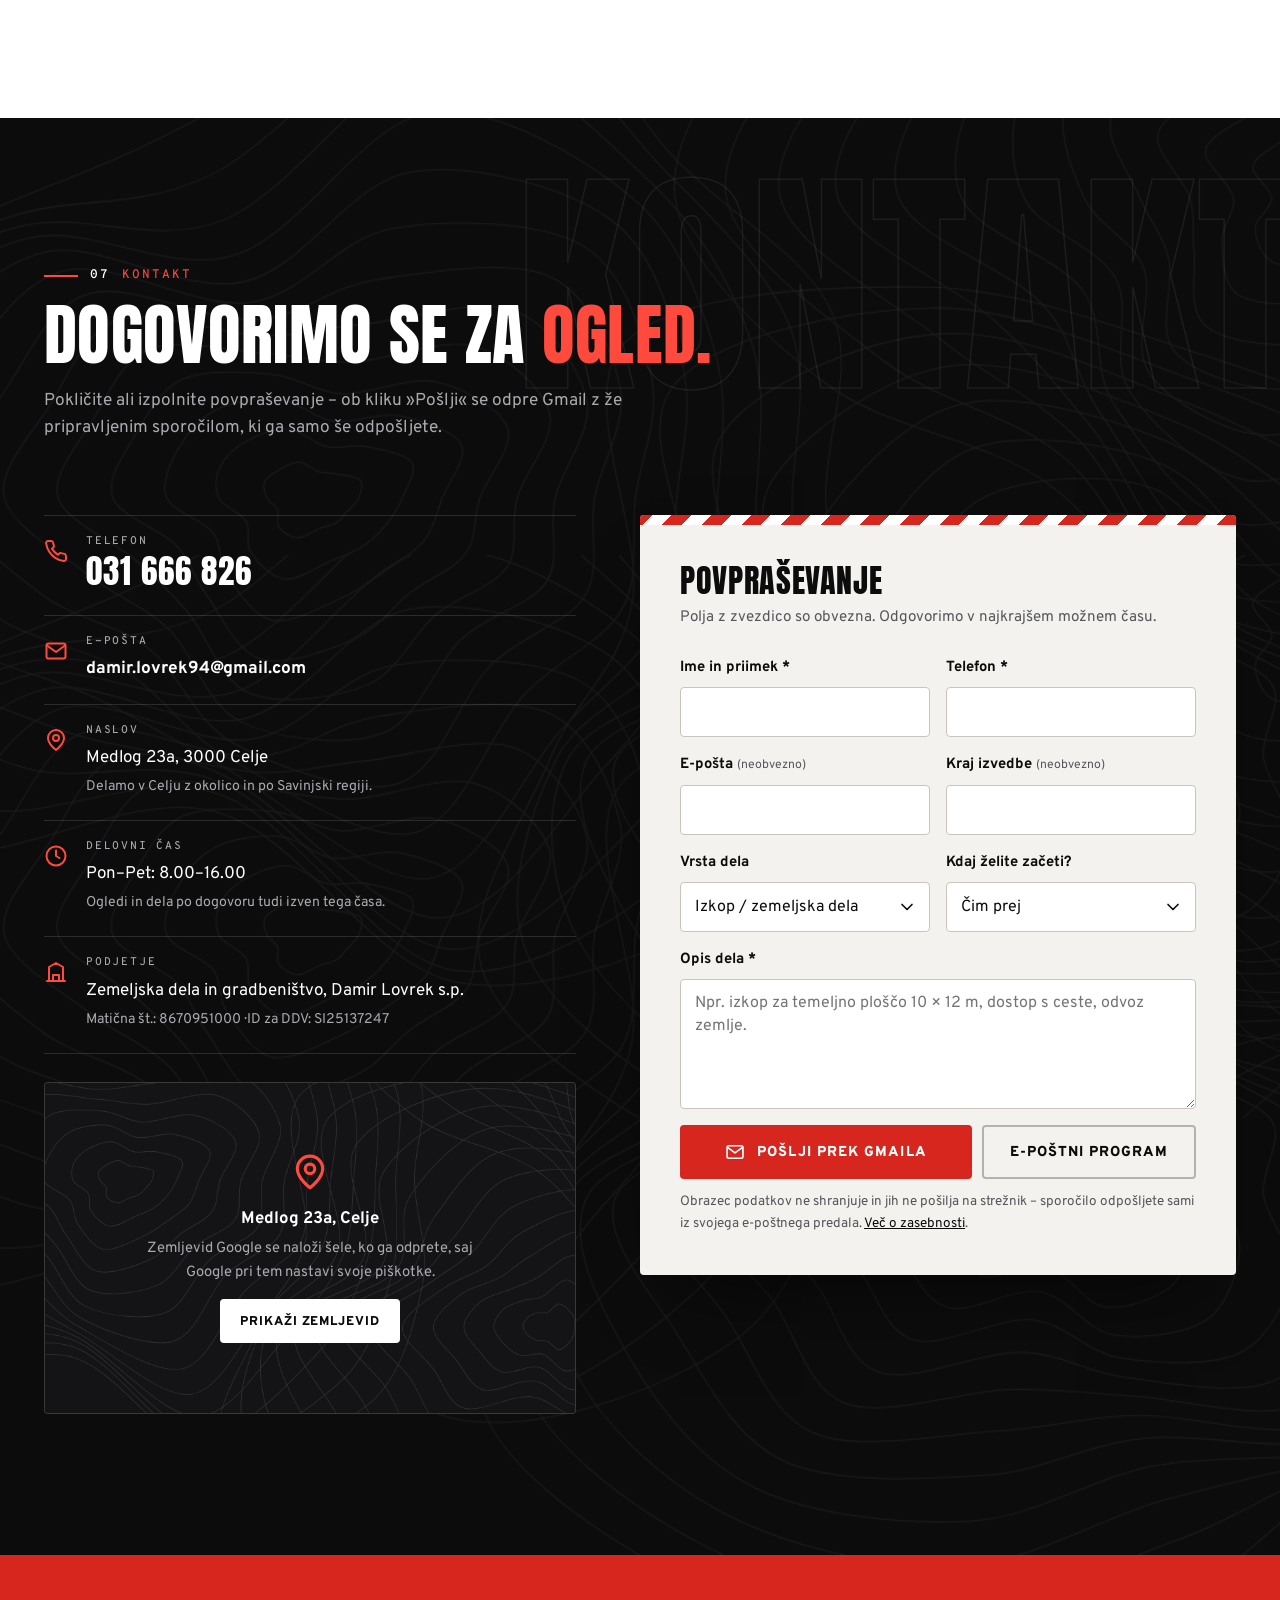
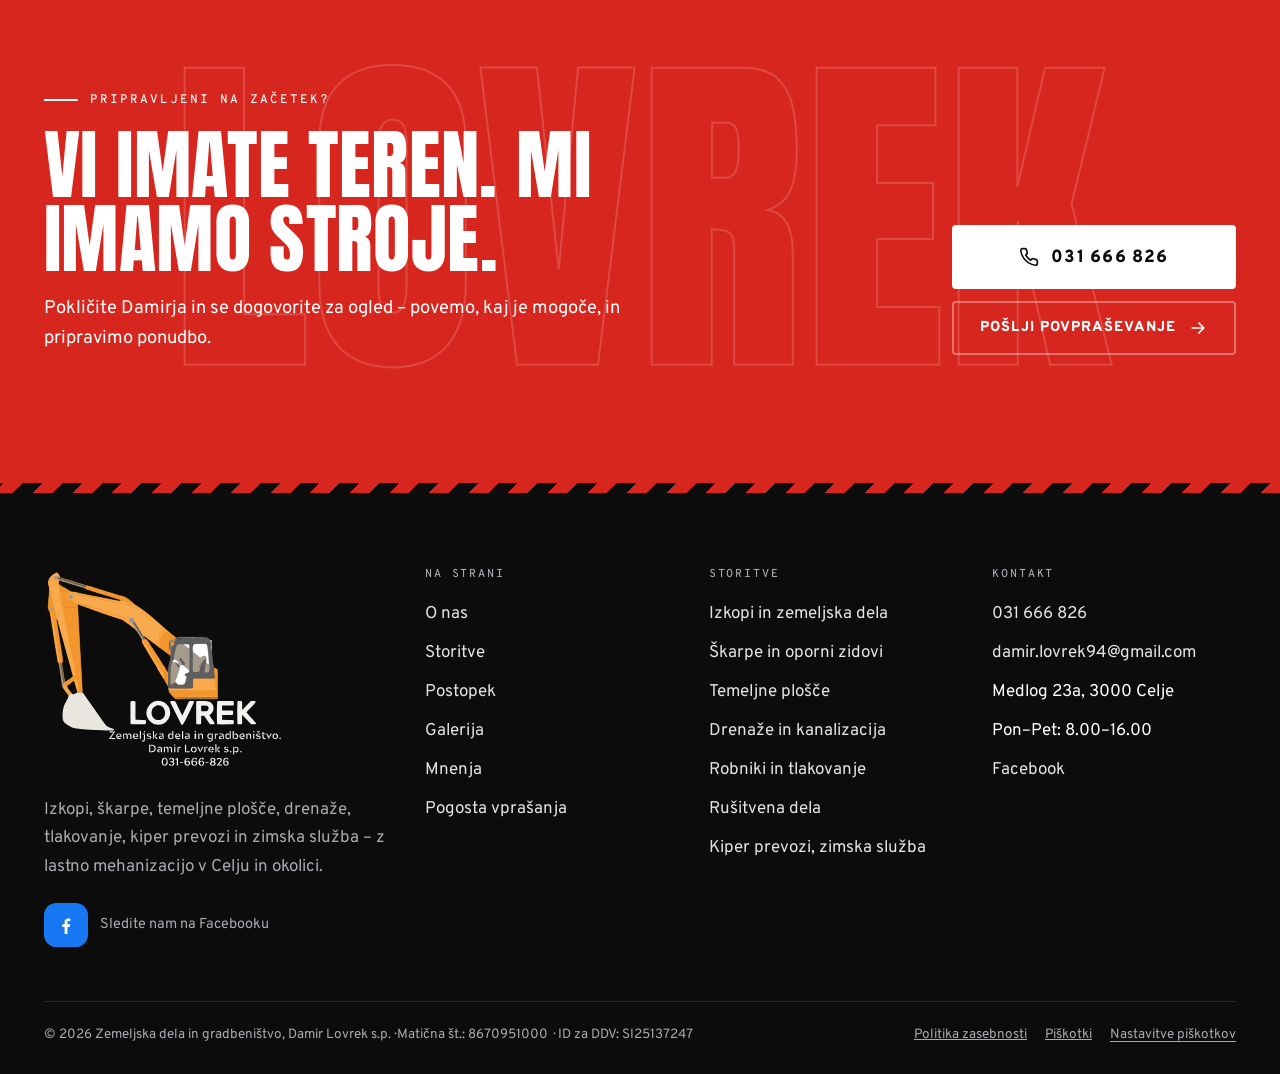
==== commit 76c3d7b3: "Damirjev logotip z novo uvodno animacijo, kiper prevozi, zimska služba - Logotip (oranžni bager + LO" ====
--- a/index.html
+++ b/index.html
@@ -4,7 +4,7 @@
 <meta charset="utf-8">
 <meta name="viewport" content="width=device-width,initial-scale=1,viewport-fit=cover">
 <title>Zemeljska dela in gradbeništvo Celje | Damir Lovrek s.p.</title>
-<meta name="description" content="Zemeljska dela in gradbeništvo, Damir Lovrek s.p. iz Celja: izkopi z gradbeno mehanizacijo, rušitvena dela, škarpe, temeljne plošče, drenaže, kanalizacija, robniki, tlakovanje in prevoz materiala. Pokličite 031 666 826.">
+<meta name="description" content="Zemeljska dela in gradbeništvo, Damir Lovrek s.p. iz Celja: izkopi z gradbeno mehanizacijo, rušitvena dela, škarpe, temeljne plošče, drenaže, kanalizacija, robniki, tlakovanje, kiper prevozi in zimska služba. Pokličite 031 666 826.">
 <meta name="theme-color" content="#0C0C0D">
 <meta name="robots" content="index,follow">
 <!-- DEPLOY STEP: če bo lastna domena, zamenjaj https://gradbenistvo-lovrek.vercel.app (tudi v og:*, JSON-LD, sitemap.xml, robots.txt) -->
@@ -13,13 +13,14 @@
 <meta property="og:locale" content="sl_SI">
 <meta property="og:site_name" content="Lovrek – zemeljska dela in gradbeništvo">
 <meta property="og:title" content="Zemeljska dela in gradbeništvo Celje | Damir Lovrek s.p.">
-<meta property="og:description" content="Izkopi, škarpe, temeljne plošče, drenaže, kanalizacija, robniki in tlakovanje – z lastno gradbeno mehanizacijo v Celju in okolici.">
+<meta property="og:description" content="Izkopi, škarpe, temeljne plošče, drenaže, tlakovanje, kiper prevozi in zimska služba – z lastno gradbeno mehanizacijo v Celju in okolici.">
 <meta property="og:url" content="https://gradbenistvo-lovrek.vercel.app/">
 <meta property="og:image" content="https://gradbenistvo-lovrek.vercel.app/assets/og-image.jpg">
 <meta property="og:image:width" content="1200">
 <meta property="og:image:height" content="630">
 <meta name="twitter:card" content="summary_large_image">
-<link rel="icon" href="favicon.svg" type="image/svg+xml">
+<link rel="icon" href="favicon-32.png" sizes="32x32" type="image/png">
+<link rel="icon" href="favicon-192.png" sizes="192x192" type="image/png">
 <link rel="apple-touch-icon" href="apple-touch-icon.png">
 <link rel="preconnect" href="https://fonts.googleapis.com">
 <link rel="preconnect" href="https://fonts.gstatic.com" crossorigin>
@@ -49,12 +50,12 @@
   "@id": "https://gradbenistvo-lovrek.vercel.app/#podjetje",
   "name": "Zemeljska dela in gradbeništvo, Damir Lovrek s.p.",
   "alternateName": "Lovrek – zemeljska dela in gradbeništvo",
-  "description": "Zemeljska in gradbena dela z lastno mehanizacijo: izkopi, rušitvena dela, prevozi in dobava materiala, škarpe, temeljne plošče, drenaže, kanalizacija, robniki in tlakovanje.",
+  "description": "Zemeljska in gradbena dela z lastno mehanizacijo: izkopi, rušitvena dela, kiper prevozi in dobava materiala, škarpe, temeljne plošče, drenaže, kanalizacija, robniki, tlakovanje in zimska služba.",
   "url": "https://gradbenistvo-lovrek.vercel.app/",
   "telephone": "+38631666826",
   "email": "damir.lovrek94@gmail.com",
   "image": "https://gradbenistvo-lovrek.vercel.app/assets/og-image.jpg",
-  "logo": "https://gradbenistvo-lovrek.vercel.app/apple-touch-icon.png",
+  "logo": "https://gradbenistvo-lovrek.vercel.app/assets/logo/lovrek-logo.png",
   "founder": { "@type": "Person", "name": "Damir Lovrek" },
   "foundingDate": "2020-07-01",
   "vatID": "SI25137247",
@@ -84,7 +85,9 @@
     { "@type": "Offer", "itemOffered": { "@type": "Service", "name": "Polaganje robnikov in tlakovanje" } },
     { "@type": "Offer", "itemOffered": { "@type": "Service", "name": "Dovozi in asfaltiranje" } },
     { "@type": "Offer", "itemOffered": { "@type": "Service", "name": "Rušitvena dela" } },
-    { "@type": "Offer", "itemOffered": { "@type": "Service", "name": "Prevozi in dobava materiala" } }
+    { "@type": "Offer", "itemOffered": { "@type": "Service", "name": "Kiper prevozi" } },
+    { "@type": "Offer", "itemOffered": { "@type": "Service", "name": "Dobava materiala" } },
+    { "@type": "Offer", "itemOffered": { "@type": "Service", "name": "Zimska služba – pluženje snega in posipanje" } }
   ]
 }
 </script>
@@ -93,32 +96,11 @@
 
 <a class="skip" href="#vsebina">Preskoči na vsebino</a>
 
-<!-- Ikone in logotip (risan bager, ki koplje). stroke-width nastavi CSS na vsaki uporabi posebej. -->
+<!-- Ikone in Damirjev logotip (vektoriziran; skupine lv-exc / lv-word / lv-sub, barve prek --lv-* spremenljivk). -->
 <svg width="0" height="0" style="position:absolute" aria-hidden="true" focusable="false">
-  <symbol id="lv-mark" viewBox="0 0 160 112">
-    <path pathLength="1" style="--d:0" d="M2 102.5C40 101.6 110 102.6 158 101.8"/>
-    <path pathLength="1" style="--d:80" d="M87 88H143A7 7 0 0 1 143 102H87A7 7 0 0 1 87 88Z"/>
-    <path pathLength="1" style="--d:200" d="M87 91.6a3.4 3.4 0 1 0 0 6.8a3.4 3.4 0 1 0 0-6.8M143 91.6a3.4 3.4 0 1 0 0 6.8a3.4 3.4 0 1 0 0-6.8M96 95H134"/>
-    <path pathLength="1" style="--d:320" d="M88 84V72Q88 67 93 67H146Q152 67 152 73V80Q152 84 148 84ZM98 88V84M132 88V84"/>
-    <path pathLength="1" style="--d:440" d="M112 67V45Q112 41 116 41H131L140 52V67"/>
-    <path pathLength="1" style="--d:540" d="M116.5 46H129.5L135 53V61.5H116.5Z"/>
-    <path pathLength="1" style="--d:600;opacity:var(--det,1)" d="M146 67V59M144 59H148M140 72.5V78.5M144 72.5V78.5"/>
-    <g class="boom">
-      <path pathLength="1" style="--d:680" d="M98 65C92 44 84 28 74 24C66 21 56 19 48 19A5 5 0 0 0 48 29C55 29 62 30 68 33C77 38 84 52 89 72"/>
-      <path pathLength="1" style="--d:780;opacity:var(--det,1)" d="M85 81L79.5 60M79.5 60L76 44"/>
-      <path pathLength="1" style="--d:740" d="M93 66.4a2.6 2.6 0 1 0 0 5.2a2.6 2.6 0 1 0 0-5.2"/>
-      <g class="arm">
-        <path pathLength="1" style="--d:860" d="M45 13L22 67M54 15L31 71M45 13L54 15"/>
-        <path pathLength="1" style="--d:940;opacity:var(--det,1)" d="M81.5 27.5L78 21.5L52 11.5"/>
-        <path pathLength="1" style="--d:900" d="M47.5 21a3 3 0 1 0 0 6a3 3 0 1 0 0-6"/>
-        <path pathLength="1" style="--d:1000" d="M31 71C34 80 30 88 20 92L13 86C15 80 20 72 25 67Z"/>
-        <path pathLength="1" style="--d:1080" d="M13 86L10 89.5M16.8 89.2L14 92.6"/>
-      </g>
-    </g>
-    <path pathLength="1" style="--d:1120" d="M3 102C6 94 14 90 22 94C26 96 30 100 36 102"/>
-    <path pathLength="1" style="--d:1200;opacity:var(--det,1)" d="M8 87.5h.1M4.5 93h.1M12.5 83.5h.1"/>
-    <path pathLength="1" style="--d:1260;stroke-width:var(--hatch,1.6)" d="M44 108.5l5-5M56 108.5l5-5M68 108.5l5-5M80 108.5l5-5M92 108.5l5-5M104 108.5l5-5M116 108.5l5-5M128 108.5l5-5M140 108.5l5-5"/>
-  </symbol>
+  <defs><g id="lv-exc"><g class="lv-boom"><g class="lv-arm"><path fill-rule="evenodd" d="M137.5 106.3c-1.2.9-2.4 1.6-2.7 1.7-.5 0-6.1 3.8-8 5.5a28 28 0 0 0-10.3 15.7c-.5 2.3.8 11.4 2.6 17.8.8 2.9.8 11.2 0 18.8l-2.1 24c-.3 2.2-.7 7-.8 10.8-.4 7.9.4 11.4 3.8 16.3 1.4 2.2 1.9 3.5 2.2 5.9l.8 5.5 1 6 1 6.5 1 6.2 1 6.3 1 6.5 1 6.5 1 6.5 1 6 1 6.2 1 6.8 1 6.5 1 6 1 6.2 1 6.5 1 6.5 1 6.5 1 5.8 1 6 1 6.2 1 5.8c.3 1.3.6 3.8.8 5.5.4 3.2 1.1 5.1 2.8 6.7 1 1 1.5 2.6 2.4 9.6l1 6.9 1 6.9 2 12.9c1.5 8.6 2.1 13.1 3 21.5.9 8.1 1.1 9.4 2.2 11.2.5 1 1.3 2.3 1.6 3.1.4.7 1.1 1.6 1.5 1.9q.6.6.7 1.3 0 .6.4.7a16 16 0 0 1 2.3 3c1 1.7 2.3 3 2.7 3q.7 0 .4.3c-.7.7 4.6 7.7 5.5 7.4q.7-.4.7 1.2 0 1.5.5 1.9.5.2.5-.3t.5-.5.5.8c0 1 .3.9 2.5-1.2a8 8 0 0 1 3.8-2.3q1.5-.3 1.7-.8c0-.3-1.6-2.4-3.4-4.5l-3.2-4.2-2.9-3.8c-.8-.8-4.5-7.9-4.5-8.6 0-.4 1.3-1.8 2.9-2.9l6.2-5c4.7-4 4.9-4.1 7.8-5.9 4.6-2.8 5.2-2.6 6.3 2.2 1.5 6.5 2.3 9.5 3.8 14 .5 1.7 1 3.5 1 4q0 1 .4 1.5c.6.6 1.5 4.1 1.8 6.6l.5 2.5c.8.7 13.3.7 13.3 0q0-.8.5.1t.3-2.2c-.2-1.7-.6-8-.8-14l-1-18.5-1-17.3-1-17.2-1-18-1-18-1-18.3-1-18.2-1-18.5-1-18.8-1-19-1-19-1-20c-.3-6.7-.6-12.3-.8-12.4-.1-.2-1.6.4-3.3 1.2-6.2 3.1-8 3.5-15.9 3.4-7.9 0-11.3-.8-17.1-4.2-1.3-.8-3-1.5-3.7-1.5q-1.3 0-1.2-1.2 0-1.2-.5-1.3c-1.7 0-7.9-9.8-9.8-15.5a46 46 0 0 1 0-19.5c1.9-5.7 7.1-14 9.7-15.4.6-.4-.4-1.2-4.2-3.4a45 45 0 0 1-5.8-3.7c-.2 0-1.1-.5-1.9-1.1-1.4-1-1.5-1.3-1.5-4.2 0-3.3.9-7.7 1.7-8.3q.5-.3 4.6 1.1l3.5 1.1 3.3 1.2c.9.3.9 0 .8-3.9l-.1-4.1-5.3-1.8c-4.6-1.5-5.3-1.9-5.4-3a4 4 0 0 0-.6-1.7q-.5-.6-.5-1.6t-.7-1.7l-1.5-1.9-1.5-3a5 5 0 0 0-4-2.6c-.3.1-1.6.8-2.8 1.8m78.3 94.2q.3.5.9.5c.6 0 2.2.6 7.1 2.5l4 1.5 3.8 1.5c2.1 1.1 2.4.7 2.4-3V200h-9.3q-9.2 0-8.9.5m-76 38.4c.1 2.1.4 4.4.5 5.1.6 2.9 1.3 7 1.7 10.3l1 6.5 1 6.2c.4 3.5 1.5 10.4 2.8 17.8.5 2.4 1 5.9 1.2 7.7l1 6.5 1 6.3c.4 3.5 1.6 10.7 3 18.5.6 3 1 6 1 6.7s.3 2.8.8 4.8l1.2 7.2c.2 2.1.7 4.9 1 6.3s.7 5.2.8 8.5l.3 6-1.6 1.4-1.7 1.4 1.4 8.6 3.1 19.3 2.2 13.3 1.7 10.7c.7 4.2.9 4.2 9.1-1.3l8-5.4 3-2.5a27 27 0 0 0 3.8-3.6l1.4-1.6-1.2-3.8c-.7-2-1.3-4.1-1.3-4.5q0-.8-.5-1.7l-1-3.1-1.5-5.3c-.6-1.7-1-3.6-1-4.2s-.5-2.8-1-4.7l-4-14-4-14.1c-.6-1.7-1-3.5-1-3.9l-3-10.5-1-3.9-1-4.1-2.1-7-1.9-6.6c-.6-1.7-1-3.5-1-3.9 0-.5-.4-2.3-1-4l-4-14-7-25a179 179 0 0 1-5.5-21.3c-1.2-4.4-3.4-9-4.3-9-.6 0-.7.7-.4 3.9" style="fill:var(--lv-do,#F4962E);stroke:var(--lv-do,#F4962E);stroke-width:1.4px;stroke-linejoin:round"/><path fill-rule="evenodd" d="M137.5 106.3c-1.2.9-2.4 1.6-2.7 1.7-.5 0-6.1 3.8-8 5.5a28 28 0 0 0-10.3 15.7c-.5 2.3.8 11.4 2.6 17.8.8 2.9.8 11.2 0 18.8l-2.2 24.5c-.9 6.9-.9 18.9 0 19.8q.9.9.3-.8c-.6-2.3-.4-10.7.3-17.3l1-11.2.9-11 .9-10.2c.2-2.5.5-4.6.7-4.6.7 0 1.7 2.5 2 5.3.2 1.6.9 4.8 1.5 7l5.5 21.2 2.1 8.5a346 346 0 0 1 7.5 34.1c.5 2.1.5 2.5-.3 3.4s-.9 1.3-.4 4.4c1 5.7 2.2 13.7 2.6 17.3.3 1.9.7 3.7 1 4q.8.6.3-.7c-.2-.7-.6-3-.8-5.2l-1-6.5c-.4-2.3-1.5-10.6-1.5-12.2 0-1.3 1.4-.5 2.2 1.2 1.5 3.3 2.2 5 2.8 7.2.3 1.2.8 2.8 1.1 3.4.2.6.4 1.8.4 2.6s.2 2 .4 2.6l1.1 3.4 2.5 9.3 7 25 4 14c.6 1.7 1 3.5 1 4s.4 2.2 1 3.9l1.9 6.6 2.1 7 1 4.1c0 .7.4 1.9 3 10.2.5 1.8 1 3.7 1 4.2s.4 2.2 1 3.9l4 14.1 4 14c.5 1.9 1 4 1 4.7 0 .6.4 2.5 1 4.2l2.5 8.4q.5.9.5 1.7c0 .4.6 2.5 1.3 4.5l1.2 3.8-1.4 1.6a27 27 0 0 1-3.8 3.6l-3 2.5a133 133 0 0 1-16.3 10.1c0 1.1 1.1 1.2 2.2.2q1-1 2.3-1.6l1.7-1.1 5.8-3.9c2.9-1.9 7.1-5.1 9.3-7.1 2.2-2.1 5-4.2 6.2-4.8 3.9-1.9 4.1-3.1 2.2-11.9-.7-3.3-1.5-7.3-1.7-8.9l-1-5.3-1-4.7-1-5-1-5.1c-.2-1.5-.8-4.1-1.2-5.8s-.9-3.9-1-4.9l-.8-4.2-1-5-1-4.8-1-5-2-10-1.8-9-1.2-6-2-9.7-5-25.4-.9-5.1c-.6-2.2-1.2-5.5-1.6-7.3l-1-5.5-1.5-8-1.5-8-.9-5.2-1.6-8.5a542 542 0 0 0-4-22.5c-.6-3.1-1-6.1-1-6.9 0-.7-.5-2-1.1-3-4.5-6.6-6-11-6.3-18.7-.2-4.5 0-6.8.6-9.1q.8-3 .3-4.4a78 78 0 0 1-2.7-20.7l1.8.9 4.2 2.5 3.2 2c.5.7 3.6 2.2 3.8 1.9a22 22 0 0 0-4.6-3.1 45 45 0 0 1-5.8-3.7c-.2 0-1.1-.5-1.9-1.1-1.4-1-1.5-1.3-1.5-4.1 0-3.5 1-8.3 1.7-8.3 2-.1-6.1-2-8.5-2-4.7 0-7.1-2.6-5.7-6.1 1.5-3.8 4.6-4.8 8.3-2.6a13 13 0 0 0 4.7 1.5c2.3.3 2.5.3 2.5-.7q0-1-.5-1.3-.5-.5-.5-1.5 0-1.2-.7-1.8l-1.5-1.9-1.5-3a5 5 0 0 0-4-2.6c-.3.1-1.6.8-2.8 1.8m-18.9 19c.2 1.7 2.1 2.4 7.4 2.9l3.8.4-1.5-1.6c-1.6-1.6-3.4-2.3-7.5-2.7-2.3-.3-2.4-.3-2.2 1m12.1 3.7c-.7 1.1 4.8 4 7.6 4h1.9l-1.2-1.3c-2.1-2.2-7.5-4-8.3-2.7m11.8 6q0 .5.9.9.8.3 1.5 1.1.7 1 .6-.9c0-1.5-.1-1.6-1.5-1.6q-1.4 0-1.5.5m73.3 65.5q.3.5.9.5c.6 0 2.2.6 7.1 2.5l4 1.5 3.8 1.5q2.7 1.6 2.3-1.6l-.1-2-4-1.4a20 20 0 0 0-9.2-1.5q-5 0-4.8.5m-15.1 4.4.8 14.1 1 19 2 36.9 2 38.6 1 17.8 1 18 1 17.7 1 17.8 1 18.2 1 17.3 1 18.6c.2 6.1.7 11 1 11.5s.5.2.3-2.1c-.2-1.7-.6-8-.8-14l-1-18.5-1-17.3-1-17.2-1-18-1-18-1-18.3-1-18.2-1-18.5-1-18.8-1-19-1-19c-.4-6.4-1.4-27.2-1.5-31.4q0-1-.6-1.1t-.2 3.9m-81 11.6 1.3 2c.5.7 1 2.6 1.2 4.3l.8 5.5 1 6 1 6.5 1 6.2 1 6.3 1 6.5 1 6.5 1 6.5 1 6 1 6.2 1 6.8 1 6.5 1 6 1 6.2 1 6.5 1 6.5 1 6.5 1 5.8 1 6 1 6.2 1 5.8c.3 1.3.6 3.8.8 5.5.7 6.3 4.6 9.8 4.8 4.2a77 77 0 0 0-1.8-14l-4.6-27.5-1.2-7.7-1.1-7.8-1.1-7-1.3-9-4.3-28.7-1.2-8.3-1-6-1-6-1.2-8.2c-2.1-13.6-2.3-14.1-5.1-14.6-.9-.2-2.3-.9-3-1.6q-1.2-1.2-1-.6m23 46.3a391 391 0 0 0 2.8 18.5l1 6.2 1 6.3.9 6.2 1.1 6.8 1 6.5 1 6 1 6 1 6.2 1 6.3 1 6.2 1.1 6.3c.3 1.6.6 5.4.6 8.3s.2 5.2.5 4.9c.5-.5 0-11.5-.7-14.7-.3-1.4-.8-4.2-1-6.3a135 135 0 0 0-2-12c0-.7-.4-3.7-1-6.7-1.4-7.8-2.6-15-3-18.5l-1-6.3-1-6.5c-.2-1.8-.7-5.3-1.2-7.7-1.4-8-2.4-14.4-2.8-18-.2-2-.7-4.1-1-4.8q-.6-1.8-.3.8m52.5 150.7q-1 .4-1.9 1.6c-.4.6-1.6 1.5-2.7 2l-1.8.9 1.7-.1 1.7-.1 1 4c1.5 6.5 2.3 9.5 3.8 14a28 28 0 0 1 1.3 5.4c.7.6 1.7 4 1.7 5.6 0 2 .5 3.7 1.1 3.7.5 0 .4-.5-.4-3.9q-.3-1.1.5-1.1 1-.1 2.3-1.5c1.6-1.5 2-4.2 1-6.6-.9-2.2-2.4-8.2-3.5-13.6-2.1-10.6-2.6-11.6-5.8-10.3m-34.3 12.3q-.8 1 .4 1.2.6 0 .7.6.2.6 1.5 1.9l1.6 1.4-1.9 1.5c-1.7 1.5-2.7 1.8-4.6 1.7q-1.3.2.4 2.4.9 1.2 1 1.8t1 1.5c.6.4 1 1.2 1 1.5q0 .6.4.7a16 16 0 0 1 2.3 3c1 1.7 2.3 3 2.7 3q.7 0 .4.3c-.7.7 4.6 7.7 5.5 7.4q.7-.4.7 1.2 0 1.5.5 1.9.5.2.5-.3t.5-.5.5.8c0 1 .1 1 2.4-1.2a10 10 0 0 1 3.9-2.3q1.5-.3 1.7-.8c0-.3-1.6-2.4-3.4-4.5l-3.2-4.2-3.9-5.3c-2.8-5.1-3.6-6.7-3.3-7.5.2-1-.5-1.4-.8-.6s-3.9-1.8-4.4-3.1c-.4-1.2-2-2.7-2-2q0 .3-.9-.7t-1.2-.8" style="fill:var(--lv-lo,#F9AA4C)"/><path fill-rule="evenodd" d="M135.3 115.8c-1.4 1.1-1.5 1.5-1.5 4 0 3.8 1 4.7 5.6 4.7 1.8 0 4.2.3 5.3.7l4.3 1.3 3.3 1 3.5 1.1 3.3 1.2q1 .4.9-1.2c0-1.6.9-1.2-12.7-5.5q-2.4-.7-3.4-2.3c-2.1-3.5-.2-3.8 7.4-1.2 6.7 2.3 8.7 2.8 8.4 2.4-.1-.2-2.2-1-4.6-1.8-2.4-.7-4.8-1.6-5.3-1.9-.6-.4-2.1-.8-3.5-1a15 15 0 0 1-4.5-1.5q-3.8-2.4-6.5 0m-12.1 88c-2.4.5-2 6.7.4 7.9 1.8.9 4.4 1.1 4.4.3q0-.5.7-.5t1-.7c.3-1-.2-2.9-.7-2.5q-.5 0-.8-1.8c-.4-2.6-1.7-3.3-5-2.7m26.7 162.1-2.4.2.3 2.1.5 2.8c.2.4.5 2.4.8 4.5l.9 7.1 1 6.8 2 12.9c1.5 8.6 2 12.8 3 21.7l.9 7.3.4 2.5 2.1-.1c3.8-.2 6.2-3.3 3.6-4.7q-.9-.6-1-1.3 0-.6-.7-.7c-1.1 0-1-2.4.1-2.7q1.2-.2 0-.2-.8-.2-1.2-1.5l-.5-2c-.5-1.7-3.2-16.1-4.2-22.3l-1-6.3-1-7c-.9-7.2-1.6-11.2-2-13.3-.8-3.6-.7-4.6.8-4.9q1.2-.3 1.7 0c.3.3 1 4.2 1.7 8.7 1.9 12 4 25 5.9 35.5.8 5.1 1.6 9.9 1.6 10.6q0 1.3.5.9.4-.6-.1-3.1l-1.1-6.1-1-6-2.2-13.3-3.1-19.6c-1.6-10.1-.8-9-6.3-8.5" style="fill:var(--lv-gr,#9A9A9A)"/><path fill-rule="evenodd" d="M143.2 118.3c-.6 1.5 1.5 3.9 4.1 4.8l12.5 3.9q.2-.2.1-2.3l-.1-2.3-6.5-2.1c-8.2-2.7-9.7-3-10.1-2m8.7 248.5q-1.5.3-.4 4.9c.4 2.1 1.1 6.1 2 13.3l1 7 1 6.3a491 491 0 0 0 4.7 24.3q.7 2.5 2.5.4.9-1 .6-2.1c-.5-1.7-4.6-26.3-7.6-45.4-1.5-9.8-1.3-9.3-3.8-8.7" style="fill:var(--lv-dk,#4A4A4A)"/><g class="lv-bucket"><path fill-rule="evenodd" d="M214 450.6q-.2.4-6.5.3c-3.6-.1-6.5 0-6.5.2q-.2.2-1.7.6c-.9.2-2.9 1.2-4.4 2.2q-4.9 3.5-8.2 1.5c-2.2-1.3-5.6-.4-8.3 2.2-2.1 2.1-2.4 2.2-2.4 1.2q0-.8-.4-.8-.5.2-.5 2-.1 2-.5 2.7a10 10 0 0 0-1.1 3.4q-.6 2.9-2.3 4.9a11 11 0 0 0-1.7 2.7c0 .4-.6 1.8-1.3 3.1a110 110 0 0 0-6.6 14.2c-4.4 13.4-5.3 33.1-2 41.9 1.9 5.2 9.1 11.2 20.3 16.9 10.3 5.3 17.4 6.8 36.6 7.7l19.5 1 37 2 13.1.7q2 .3 1.9-.5c0-.6 1.6-.7 9.2-.7 6.5 0 9.3-.2 9.6-.6.8-1.2-2.7-3.3-9.1-5.4-11.9-3.9-13.5-5.2-22.9-18.8l-10.6-15.3a3089 3089 0 0 0-40.8-58.1c-3.2-5.1-9.4-12.4-9.4-11.2" style="fill:var(--lv-bk,#0B0B0B)"/></g></g><path fill-rule="evenodd" d="M160 125.9v3.9l2.1.7 3.9 1.1 2.8.9 3.2 1 6.8 2 3.2 1 5 1.5 5 1.5 3.3 1 3.2 1 3.3 1 3.2 1 3.5 1 3.5 1a41 41 0 0 1 11.9 4.5c.2.9 3.7 3 5.1 3l2.1.4 6.4 2.1 11 3.5 11.3 3.5 6.2 2 15.8 5c.9.4 3 1 11.2 3.5l4.8 1.5c.5.3 2 .7 3.2 1l3.3 1 6.2 2 8 2.5 4.9 1.5c5.8 1.8 4.1 5-2.3 4.3A143 143 0 0 1 309 185l-4.2-1-4.3-1-4.5-1-6.2-1.2-7-1.3-5-1-4.8-.9-4.2-.9-4-.7-3.3-.6c-.4-.2-2.4-.6-4.5-.9l-5.7-1-4.8-1-6.7-1.3-6.5-1.3-4.8-.9-4.7-1-4.8-1-4-.8-3-.7-4.2-1-5.8-1.4a91 91 0 0 0-13.5-2.4 21 21 0 0 1-7.6-1.8l-1.6-.9c-.2 0-4.4-2.5-9.5-5.5s-9.5-5.5-9.9-5.5c-2 0-8.1 9.2-10.2 15.5a46 46 0 0 0 0 19.5c1.9 5.7 8.1 15.5 9.8 15.5q.5.1.5 1.3 0 1.3 1.2 1.2c.7 0 2.4.7 3.7 1.5 5.8 3.4 9.2 4.2 17.1 4.2 7.9.1 9.7-.3 15.9-3.4 3.1-1.5 3.1-1.5 3.1-3.6 0-3.4 1.2-3.7 6.1-1.6 6.5 2.9 6.5 2.9 17 2.9h9.9v3.7c0 3.4.1 3.8 1.1 4.1l3.8 1.2 5.5 2 3.9 1.5c.5.3 3.1 1.1 5.7 2l5.9 2c2.5 1.1 3.4 1.4 4.4 1.7 1.8.5 9.2 3.1 9.5 3.5q.4.3 1.3.3a1638 1638 0 0 0 37.2 12.5c15.8 5.2 21.2 7.2 21.6 8.1q.2.3.6.4c.4 0 17.7 12.6 21.3 15.4l2.2 1.6 4.6 3.5q.4 0 1 .6l2.9 2.4a83 83 0 0 1 14.5 19.1c1.6 2.9 2.7 5 4.2 7.4 3.2 5.5 3.5 6.5 2.9 7.6-1 1.5-.3 5.2 1.4 8.2l2.1 3.7 2.4 4c1 1.5 2 3.1 2.1 3.5l1.6 2.8a197 197 0 0 1 8.2 13.8q.6 1.3 1.1 1.7t1.1 1.6l1.9 3.4 1.7 3 2 3.1q1.8 2.9 4 6.9l2.4 3.8c1.1 1.6 1.9 3 1.9 3.2 0 .1.8 1.5 1.9 3.1l2.4 3.9 3.8 6.5c.7 1.1 1.6 2.9 2.1 4 1.7 3.8 2.1 4.5 3.4 6.5 1.1 1.7 2.3 3.7 4.1 7l2.4 3.8a92 92 0 0 0 4.7 7.5c1.6 2.3 3.6 5.5 4.5 7.2a76 76 0 0 0 4.2 7.4c.3.3.5-6.8.5-17.8 0-15.1-.1-18.4-.7-18.9a55 55 0 0 0-7.4-12.1c-1-1.6-1.9-3-1.9-3.2 0-.1-1.3-2.3-3-4.8s-3-4.7-3-4.9q0-.4-1-1.2-.9-.9-1-1.3 0-.7-6.1-9.6l-1.9-3.3q0-.6-1-1.3-.9-1-1-1.4c0-.3-1.3-2.5-3-5a58 58 0 0 1-3.8-5.9q-.7-.8-1.2-1.7l-4-6.3-5.2-8q-.7-.6-.8-1.1c0-.2-1.3-2.4-3-4.9s-3-4.7-3-5q0-.4-1-1.2-.9-.9-1-1.5c0-1.7-1.9-3-4.3-3q-2.4 0-2.3-.6c0-.3-.9-2.4-2.2-4.5-2.5-4.5-2.7-5.4-1.1-4.9 1.1.3 5.3 3 5.9 3.7l3.6 2.6 4 3 2.4 1.9 2 1.5 2 1.5 2 1.5 2 1.5 2 1.5 2 1.5 6.5 4.8 3.5 2.7 2 1.5 5.2 4 10.8 8.2 12.4 9.5c1.8 1.3 3.1 2.2 2.9 1.9q-.3-.5.2-.6t.5.7q.1.6 1.5 1.7 1.4 1 1.5.6 0-.5.5-.2t.5 1.2.8 1.2q.6.3.4-.2t.2-.5c1.6 0 2.7-7.9 1.3-9.7q-.6-1-.7-2.4 0-1.6-1-1.8t-1-1.6c0-.8-.5-2.8-1-4.6-1.2-3.6-1.3-13.6-.1-15.1.4-.4.8-2 1-3.6q.3-2.8 1-3.1.8-.2 1.2-.8c.5-.7 1.7-.9 7.3-1.1 6.1-.1 6.6-.3 6.6-1.8a3 3 0 0 1 1-2c1.6-1.4 1.2-2.6-1.6-4.8l-5.2-4.2-6.3-5.1-3.9-3.3-5-4-6.2-5-6-5.2-6-5.2L430 246l-4.3-3.7-3.7-3.3-3.7-3.3-3.3-2.7-6-5-4-3.3-12.7-10c-7.7-5.6-10.3-7.4-15.9-11.1l-7.8-5.1c-.9-.5-9.1-7.4-10.6-9-3.8-4-13.1-11-17.8-13.4-2.8-1.4-10.1-3.7-18.2-5.6-3.7-.8-7.3-1.8-8-2l-5-1.5c-4.8-1.3-12.5-3.7-18.2-5.6l-6.3-1.9-2.7-1-7.8-2.5-9.5-3-11-3.5-9.2-3-3.3-1-3.5-1.1c-.7-.2-3.6-.9-6.5-1.4a103 103 0 0 1-13-3.5l-16.7-5.1-6.3-1.9-6.5-2-6.5-2-6.5-2-9.9-3-5.1-1.5c-.3 0-.5 1.6-.5 3.9m313.6 177.5q-1.2.4-1.9 1.6-.6 1-.7.8 0-.4-.5.2c-.5.8-.7 16.9-.2 18.2s1.2.4 1.2-1.7q-.1-4.3 2.6-4.8c2.4-.5 5.9-3.1 5.9-4.4q0-1.1.8-2.5c.9-1.8.9-5.3-.1-6.7-.8-1.1-4.3-1.5-7.1-.7" style="fill:var(--lv-do,#F4962E);stroke:var(--lv-do,#F4962E);stroke-width:1.4px;stroke-linejoin:round"/><path fill-rule="evenodd" d="M226.9 142.6c.4.5 1.7.9 3 1.1q4.3.3 9.1 1.9l9 2.9 7.8 2.5 3.2 1 3.3 1 4.7 1.5 4.8 1.5 23.2 7.5 4.8 1.5 3.2 1 3.3 1 3 .9 5.5 1.5c3.1.9 8.8 2.3 14.7 3.7a42 42 0 0 1 8.8 2.9 65 65 0 0 1 18.7 13.5c7 6.2 7.2 6.4 6.9 6.7-.1.2-1.3 0-2.5-.4l-5.1-1.3c-7.4-1.5-15.3-3.2-18.3-4.1l-6.1-2.1c-4.1-1.4-4.4-1.6-4.4-2.9 0-1.5-1.9-3.3-4-3.7-2.4-.5-5.3-1.4-5.7-1.8q-.6-.3-1.9-.4-1.2 0-1.6-.5t-1.5-.5-1.5-.5-1.5-.5-1.5-.5-1.8-.5-1.7-.5-1.3-.5-1.9-.5l-3.1-1-6.2-2-12.9-4q-.9-.5-1.9-.5t-1.2-.5q-.4-.5-1.8-.5t-1.7-.5q-.4-.5-1.5-.5t-1.5-.5-1.3-.5-1.9-.4q-1.1-.6-9.6-3.1c-1.2-.4-2.5-.9-2.7-1.1q-.6-.3-1.6-.4c-.6 0-1.8-.3-2.6-.6a31 31 0 0 0-7.8-2.4q-.7 0-.8-.5t-1.5-.5-1.7-.5-1.5-.5-1.5-.5-1.8-.5-1.7-.5q-.4-.5-1.4-.5c-1.4 0-4.4-1.1-4.4-1.6q0-.3-.7-.4-.7 0-1-.6-.1-.7-.3.1c0 .9 3.5 3 5 3l2.1.4 6.4 2.1 6.3 2c.9.4 3.3 1.1 11.2 3.5l4.8 1.5 6.2 2 15.8 5c.9.4 3 1 11.2 3.5l4.8 1.5c.5.3 2 .7 3.2 1l3.3 1 6.2 2 8 2.5 4.9 1.5c5.8 1.8 4.1 5-2.3 4.3A143 143 0 0 1 309 185l-4.2-1-4.3-1-4.5-1-6.2-1.2-7-1.3-5-1-4.8-.9-4.2-.9-4-.7-3.3-.6c-.4-.2-2.4-.6-4.5-.9l-5.7-1-4.8-1-6.7-1.3-6.5-1.3-4.8-.9-4.7-1-4.8-1-4-.8-3-.7-4.2-1-5.8-1.4a91 91 0 0 0-13.5-2.4 21 21 0 0 1-7.6-1.8l-1.6-.9c-.2 0-4.5-2.5-9.6-5.6s-9.4-5.4-9.5-5.3 1.1 1 2.8 2 3 1.8 3 2q0 .3.4.4a56 56 0 0 1 9.6 5.5l2.6 1.5q4.7 2.4 2.3 2.5c-4.3 0-10.4 7.6-10.4 12.8 0 4.9 4.7 11.2 8.4 11.2 2 0 2-1.9 0-2.8-.6-.2-1.3-1.2-1.7-2.2s-1.2-2.6-1.9-3.7c-1.5-2.2-1.6-3.6-.6-5.9 2.4-5.7 10.1-7.7 20.8-5.4l7.3 1.5a1442 1442 0 0 0 35 7l10 2 19.7 4 18.8 3.8 8.5 1.7 6 1.2 4 .8 5 1 9.7 2c7.5 1.6 8.5 1.8 18 3.5 12.6 2.2 21.5 5.1 21.5 6.8q0 1.3-5-.2c-7.6-2.3-17.5-4.6-25.9-6.1l-5.5-1-5.6-1a497 497 0 0 1-29-5.5l-9.7-2.1-7-1.5-4.3-.8-7.2-1.5-32-6.6-6-1.2-6.5-1.3-5-1-7.5-1.5-7.3-1.5q-11.7-2.8-15.2 1c-.9.9-.8.9 1.9.8s3 .1 4.3 1.6c3.2 3.6 1.4 7.9-3.6 8.4-3 .3-3.4.8-2.3 2.4.7.8 10.7 4.2 105.7 36l20 6.8 5.7 2a396 396 0 0 1 22.7 7.8c3.7 1.5 6.6 3.9 7.1 5.9q.3 1.3.1 1.5a32 32 0 0 1-4.9-2.2l-7-3.2-3.7-1.5c-3.4-1.5-12.4-4.8-18.5-6.8l-9-3-6-1.9A793 793 0 0 1 260 212l-8.5-3-11.5-4-5.1-1.8c-.8-.3-.9 0-.9 2 0 1.9.2 2.3 1.1 2.6l3.8 1.2 5.5 2 3.9 1.5c.5.3 3.1 1.1 5.7 2l5.9 2c2.5 1.1 3.4 1.4 4.4 1.7 1.8.5 9.2 3.1 9.5 3.5q.4.3 1.3.3a1638 1638 0 0 0 37.2 12.5c15.8 5.2 21.2 7.2 21.6 8.1q.2.3.6.4c.4 0 17.7 12.6 21.3 15.4l2.2 1.6 4.6 3.5q.4 0 1 .6c1.5 1.4 5.1 4.1 4.5 3.3q-.5-.8-.3-1.6t-.1-1.2l-1.2-1.7a30 30 0 0 0-5.8-7.4c-.9-.5-1.1-.9-.9-2.1.4-1.8-1.7-4.7-4.1-5.7-3.3-1.4-4.2-.6-1.8 1.5q1.5 1.3.7 1.9c-.6.6-2.1-.3-2.1-1.4q-.1-.6-1.9-1.3c-3.7-1.5-4.7-4.1-1.3-3.5l1.8.3-.3-2.3c-.8-5.5 3.2-9.2 8.5-7.8 3.3.8 4.6 2.5 4.8 6.3 0 2.3.3 3.3 1 3.9q.8.8.9 1.3l2.8 4.8 3.9 6.1 3.2 4.9c1.2 1.7 2.1 3.3 2.1 3.4s.7 1.3 1.6 2.4 2 2.7 2.3 3.4c.5 1.2.7 1.4 1.6.9 1.1-.6 3.9 1.4 3.3 2.4-.5.8-1.9.8-2.7 0s-.3 1 .6 2.1c.4.4 1.4 2.1 2.3 3.7 3.3 5.4 3.7 6 4.9 6.2 1 .1 5.3 2.6 6.1 3.6l3.6 2.6 4 3 2.4 1.9 2 1.5 2 1.5 2 1.5 2 1.5 2 1.5 2 1.5 6.5 4.8 3.5 2.7 2 1.5c1.9 1.3 2 1.4 6 4.7 1.5 1.2 2.8 2.1 3 2q0-.3-1.3-1.5l-2-1.7q-.6-.6-.5-1.9l.5-5.3q.4-5.8 1.8-11.5l1-6c1.2-8.3 3-12.1 6.9-14.4 2.9-1.8 5.5-2.7 14.8-4.7.9-.1 6 3.2 7.6 5 .2.4 1.7 1.6 3.2 2.8l7.9 6.4c2.8 2.3 5.1 3.9 5.1 3.7 0-.3-1.2-1.4-2.6-2.5l-5.2-4.2-6.3-5.1-3.9-3.3-5-4-6.2-5-6-5.2-6-5.2L430 246l-4.3-3.7-3.7-3.3-3.7-3.3-3.3-2.7-6-5-4-3.3-12.7-10c-7.7-5.6-10.3-7.4-15.9-11.1l-7.8-5.1c-.9-.5-9.1-7.4-10.6-9-3.8-4-13.1-11-17.8-13.4-2.8-1.4-10.1-3.7-18.2-5.6-3.7-.8-7.3-1.8-8-2l-5-1.5c-4.8-1.3-12.5-3.7-18.2-5.6l-6.3-1.9-2.7-1-7.8-2.5-9.5-3-11-3.5-9.2-3-3.3-1-3.5-1.1-5.2-1.2-5-1q-1.3-.5-.4.4M149 165.2c-1.8 8.6.6 20.1 5.6 26.8l1 1.2-.3-1.2-2.3-12.5q-2.1-12.2-2.9-15.5l-.4-1.7zm39 23.2q.1 1.1 7.4 4.3l4.9 2.1.2 3.2q.4 4.1.4.9c.1-3.6 1.3-3.9 6.2-1.8 6 2.7 7.1 2.9 12.4 2.8l5.3-.1-4.8-1.7-6.2-2.1c-1.8-.5-14.6-4.9-16-5.5-4.8-1.9-9.8-3-9.8-2.1m175.5 14c0 1.3 7.1 5.3 10.4 5.8q4 .8 0-2.2c-3.2-2.3-10.4-4.8-10.4-3.6m23.5 14.5c0 1.3 1.9 3.1 3.3 3.1q2.2 0 .2-2.7c-1.3-1.5-3.5-1.8-3.5-.4m10 7.9c0 .8 1.6 3.2 2.5 3.7 2.7 1.4 3.4-.2 1-2.5-1.2-1.3-3.5-2.1-3.5-1.2m10.5 8.7c0 1.8 2.5 4.5 4.2 4.5 1 0 .1-3.1-1.2-4-1.5-1-3-1.3-3-.5m24.8 20.8q-.9.9.7 1.7 2 1 1-1-.9-1.6-1.7-.7m8.1 7c-.5.4.5 2.3 1.6 3.1 1 .7 3 .8 3 .1 0-2-3.5-4.4-4.6-3.2m10.1 8.8q-.1.7-1.5 2.2c-1.9 2.2-1.9 2.7-.1 2.7 4.1 0 6.9-2.7 4.8-4.7-.9-.9-3.2-1.1-3.2-.2m-9.2 6.8q-.8 1.1-1.1 2.8t-.7 1.8c-.6 0-2.3 3-2.7 4.8a87 87 0 0 0-1.7 12.7c-.5 5.3-1.6 8.5-3.2 8.5q-.8 0-.9-.5t-.9-.8l-2.3-1.3c-3.9-2.8-.4 1.5 4.1 5 3.2 2.4 3.6 1.7 5-7.4l1.9-10.8 1.2-6.9c.4-2.8.6-3.5 2.2-4.8 2-1.8 2.5-4 .9-4a3 3 0 0 0-1.8.9m-48.2 3.4q.3.9 1.8 1.8c2.4 1.3 3.1.4 1.1-1.3-1.8-1.5-3.2-1.7-2.9-.5m7.9 6q.6.6 1.2.7t1.4 1.5 1.9 1.5q.9 0 1 .4t1.2.8q1 .3 1.8 1.5c.8 1.5 2.5 1.8 2.5.4 0-.8-3.5-3.1-4.8-3.1q-.6 0-1.1-1.2a7 7 0 0 0-2.6-2.2q-3.7-2-2.5-.3m-6.5 10.8c0 .2 1.2.4 2.7.4h2.7l2.2 3.5 7.7 12 19.1 29.6 4.6 7.2c0 .2 3.3 5.3 11.3 17.5l4.7 7.4 2.1 3.4c1 1.6 1.9 3.2 1.9 3.5 0 .4.6 1.5 1.3 2.4q1.1 1.6 1.2.9t-.7-1.4a55 55 0 0 0-7.4-12.1c-1-1.6-1.9-3-1.9-3.2 0-.1-1.3-2.3-3-4.8s-3-4.7-3-4.9q0-.4-1-1.2-.9-.9-1-1.3 0-.7-6.1-9.6l-1.9-3.3q0-.6-1-1.3-.9-1-1-1.4c0-.3-1.3-2.5-3-5a58 58 0 0 1-3.8-5.9q-.7-.8-1.2-1.7l-4-6.3-5.2-8q-.7-.6-.8-1.1c0-.2-1.3-2.4-3-4.9s-3-4.7-3-5q0-.4-1-1.2-.9-.9-1-1.5c0-1.8-1.9-2.9-4.7-3-1.5 0-2.8.1-2.8.3m-6.5 3.5c-.8 1.9-.2 5.1 1.5 8.2l2.1 3.7 2.4 4c1 1.5 2 3.1 2.1 3.5l1.6 2.8a197 197 0 0 1 8.2 13.8q.6 1.3 1.1 1.7t1.1 1.6l1.9 3.4 1.7 3 2 3.1q1.8 2.9 4 6.9l2.4 3.8c1.1 1.6 1.9 3 1.9 3.2 0 .1.8 1.5 1.9 3.1l2.4 3.9 3.8 6.5c.7 1.1 1.6 2.9 2.1 4 1.7 3.8 2.1 4.5 3.4 6.5 1.1 1.7 2.3 3.7 4.1 7l2.4 3.8a83 83 0 0 0 9.1 13.4q.6.1-.1-.6-.6-.9-.4-1.4c1.2-1.8-1.9-11.7-5.3-17l-1.7-2.7a55 55 0 0 0-3.5-6q-.6-1-.7-1.8c0-.4-.8-1.9-1.7-3.4l-1.8-2.8-5.6-9.4-11.4-18.9-5-8.2-11.9-20.5-2.1-3.6c0-.5-9.2-14-10.2-15l-1.1-1zm59 26.9q1.6 1.3 2 1.2c.3-.3-2.6-2.7-3.2-2.7q-.4.1 1.2 1.5" style="fill:var(--lv-lo,#F9AA4C)"/><path fill-rule="evenodd" d="M160.1 122.2c.1.2 10.2 3.4 22.4 7.1l31.3 9.6q13.4 4 10.5 2.6l-4.3-1.4-8.5-2.6-10.2-3.1-6.3-1.9-6.5-2-6.5-2-6.5-2-9.9-3q-6.5-2-5.5-1.3m-.1 6.2c0 1.5 0 1.5 6 3.2l2.8.9 6.7 2 3.3 1 3.2 1 5 1.5 5 1.5 3.3 1 3.2 1 3.3 1 3.2 1 3.5 1 3.5 1 7.1 2.3c4.5 1.5 4.9 1.5 4.9.7q.1-.9 1-1.5t1-1q0-.6-.8-.1c-.9.5-3.8-.2-16.9-4l-11.8-3.4-6.5-2-8-2.5-8-2.5c-5.6-1.7-11.7-3.7-13.1-4.3q-1-.5-.9 1.2m20.3 41c-1.9.3-2 .5-2.4 2.5-.2 1.3-.2 3.4 0 4.8l.4 2.6 3.5-.1c3.3 0 3.7-.1 4.9-1.5 3.7-4.2-.2-9.3-6.4-8.3m175.5 65.4c-2.7.6-5.3 3.8-5.3 6.5 0 1.1 2 5.2 2.5 5q.4-.2 1 .4t1.9 1c2.1.6 4.1 3.2 4.1 5.3 0 1.4.4 2.1 2 3.5q1.8 1.6 2 2.4 0 .6.7.9t1.1 1.4 1.3 2.2q1 1 .7 2.2c-.2.8.4 1.9 2.4 4.4a161 161 0 0 1 10.8 15.6l3.9 7 4 6.8q.4.7 1.8.1c1.5-.6 1.6-1.1.4-2.9l-2.5-3.8-4.1-6.8-5.5-9-7-11.5-5.6-9.2-2.9-4.6c-1.9-2.8-2.3-4.3-1.2-5.4 1.4-1.4 2.1-.8 5.1 4 10 16 12.6 19.9 12.6 18.9q0-.6-1-1.7-.9-1-1-1.7t-1-1.5-1-1.5q0-.7-1-1.5-.8-.9-1.2-2.1-.3-1.1-.7-1.2-.5-.1-1.1-1.5t-1-1.5-.8-1.1-1.1-2q-1.3-1.4-2.8-4.7c-.4-.8-1.1-1.8-1.5-2.2q-.9-.5-.8-3.7c0-2.7-.2-3.3-1.4-4.4s-4.7-2.5-5.6-2.3zm26.6 39.5 3.2 5.3a241 241 0 0 1 8.2 14.1q1.4 1.8-.2 3.5-1.3 1.5.3.1 1-.9 1.1-1.6a113 113 0 0 0-11-19.9q-.1-.7-1.1-1.6-1.4-1.4-.5.1" style="fill:var(--lv-gr,#9A9A9A)"/><path fill-rule="evenodd" d="M160 124.7c0 1.9.2 2.2 1.4 2.7 1.9.8 6.5 2.3 12.6 4.1l8 2.5 8 2.5 6.5 2 23.4 6.7c4.9 1.3 5.7 1.1 6.2-1.1q.5-1.7-2.1-2.2l-10.2-3-52.9-16.2c-.8-.2-.9.1-.9 2m202.2 121.6q-1.5 1.5 1.3 5.4l2.9 4.6 5.6 9.2 7 11.5 5.5 9 4.3 7c2.9 4.9 3.4 5.4 4.7 4.3q1.8-1.6.3-3.6l-3.2-5.5-6-10.2a262 262 0 0 0-8-13.2L366 248.1c-1.7-2.8-2.4-3.1-3.8-1.8" style="fill:var(--lv-dk,#4A4A4A)"/></g><g class="lv-body"><path fill-rule="evenodd" d="M594.6 384.3c-.1 2.1.1 4.1.4 4.7s.8 4 1 7.6c.3 3.6.7 6.8.9 7.1.7.8 1.1 4.6.6 5.4-.4.5-5.7.7-30.9.8-29.9.1-30.5.1-31.5 1.2-1.1 1-1.1 1.2-1.1 13.3l.1 12.3-1.2.9c-1.9 1.4-2.5 1.4-36.4 1.3l-32.3-.1.3 3.1q.3 3 1 3.6.9.5.2.9-1.3 1 5.5 9.6c4.5 5.6 6.3 7.4 8.9 8.6 1.4.7 2 1.4 2.5 3l.7 2.2 61.4.1c58.1.1 61.3.1 61.3-.8.4-17.7-.2-83.4-.6-84l-2.9-1.8c-1.2-.5-2.5-1.2-2.7-1.6-.3-.3-1.6-.7-2.8-.8l-2.3-.1-.1 3.5M456 403.5v18l2 3.1 2 3.2 1.8 2.8c1.7 2.6 1.7 2.6 1.8 1.1.3-3.4.1-37-.2-36.6-.2.3-1.8-1.7-3.6-4.5a36 36 0 0 0-3.6-5.1c-.1 0-.2 8.1-.2 18" style="fill:var(--lv-do,#F4962E);stroke:var(--lv-do,#F4962E);stroke-width:1.4px;stroke-linejoin:round"/><path fill-rule="evenodd" d="M595 381.9c.2 1 .6 1.2 3.3 1.3 3.3.2 5.9 1.3 6.7 2.8s.7 78.8-.1 78.2c-.6-.5-23.3-.5-99.8-.3-18.1.1-24.9 0-25.4-.4q-.6-.6-.7-.3c0 .2-1.1-.8-2.5-2.2a11 11 0 0 1-2.5-3q0-.4-1-1t-1-1.1q0-.6-1-1.3-.9-.6-1-1.3t-.6-1.1c-.9-.6-3.4-4.4-3.4-5.1q0-.5-.5-.6c-1.2 0 1.2 3.8 6.5 10.5 4.4 5.4 5.5 6.4 8.1 7.6q1.9.9 2.4 2.8c.8 2.4 1 2.7 1.5 2.3q.4-.3-.2-1c-.5-.4-.8-1.3-.8-1.9v-1.2l9.4-.2 61.5-.2 52.1.1v-39.8c0-44.7.4-40.6-3.8-42.3a7 7 0 0 1-2.4-1.5c-.3-.3-1.6-.7-2.8-.8-2.2-.1-2.3-.1-2 1m-139 3.9c0 .2 1.5 2.6 3.3 5.3 3 4.7 4.1 5.6 4.6 3.9q.2-.9-.3 0c-.4.5-1.3-.5-3.8-4.4-3.1-4.7-3.8-5.6-3.8-4.8m81 24.6c-2.4.3-2.5.9-2.5 13.9v12.1l-1.2 1.3q-1.2 1.3-2.9 1.4c-3.6.1-65.7-.2-65.9-.4-.3-.1-.1 4 .3 5.7q.2 1.3.8.7c.5-.5 17.5-.6 65.6-.6 49 0 65.5-.2 66.8-.7 3-1 3.1-2.3.8-18.3l-1.1-10.2-.4-5h-29.5zM456 421c0 .3.9 1.9 2 3.6l2 3.2 1.8 2.8q1.8 3 1.7 1.5 0-1-.5-1.1t-.9-1.5q-.6-1.4-1-1.5t-1-1.5-1-1.5q-.5-.1-.9-1.1c-.4-1.4-2.2-3.8-2.2-2.9m60.4 48.4h5.2c1.5-.1.3-.2-2.6-.2s-4.1.1-2.6.2m40.5 0h14.2c3.9-.1.7-.2-7.1-.2s-11 .1-7.1.2" style="fill:var(--lv-lo,#F9AA4C)"/><path fill-rule="evenodd" d="M490.9 465.4c-7.8.1-7.9.1-7.9 1.2 0 2.5-3.2 2.4 61.8 2.3l61-.1v-3.5h-53.5z" style="fill:var(--lv-dk,#4A4A4A)"/></g><g class="lv-cab"><path fill-rule="evenodd" d="M494.2 291.5q-7.5.8-8.3 3.1-.5 1.2-1.2 1.6-.6.3-.7 1.6c0 1.6-.5 1.8-6.6 1.9-5.6.2-6.8.4-7.3 1.1q-.4.6-1.2.8t-1 3.1c-.2 1.6-.6 3.2-1 3.6-1.2 1.5-1.1 11.5.1 15.1a26 26 0 0 1 1 4.6q0 1.5 1 1.6t1 1.8q0 1.4.7 2.4c1.4 1.8.3 9.7-1.3 9.7q-.3.1.4 1.6c1.1 2.2.6 8.8-1.1 14.4-4.7 15.4-4.9 16.9-4.9 50.5 0 15.3.2 28.1.4 28.4.3.5 8.5.6 33.1.6 34.2 0 35.3-.1 36.5-2.1.2-.3.3-6 .2-12.7 0-11.9 0-12.1 1.1-13.1 1-1.1 1.6-1.1 31.5-1.2 25.2-.1 30.5-.3 30.9-.8.5-.8.1-4.6-.6-5.4-.2-.3-.6-3.5-.9-7.1-.2-3.6-.7-7-1-7.6a16 16 0 0 1-.5-4.7c.1-1.9-.2-5.2-.6-7.3-1.4-6.6-2.3-14.2-3.4-26.7-.3-3.6-.8-8-1.1-9.8s-.6-11.6-.8-21.9l-.2-18.6h-1.9c-1.7 0-2.3-.4-4.8-3a14 14 0 0 0-10.3-5.2c-4.7-.4-73.7-.7-77.2-.3m-.1 2.1c-1.7.6-4.6 2.9-4.6 3.8q.2.4 2.6-.2c7.5-2 20.2-3.2 32.6-3.2 4.5 0 7.3-.2 7.3-.5 0-.7-35.7-.6-37.9.1m-20.5 9.8q-1.2.4-1.9 1.6-.6 1-.7.8 0-.4-.5.2c-.5.8-.7 16.9-.2 18.2s1.2.4 1.2-1.7q-.1-4.3 2.6-4.8c2.4-.5 5.9-3.1 5.9-4.4q0-1.1.8-2.5c.9-1.8.9-5.3-.1-6.7-.8-1.1-4.3-1.5-7.1-.7" style="fill:var(--lv-dk,#4A4A4A);stroke:var(--lv-dk,#4A4A4A);stroke-width:1.4px;stroke-linejoin:round"/><path fill-rule="evenodd" d="M494 291.5c-4 .5-7.6 1.6-7.9 2.6q-.4.8.5 0a23 23 0 0 1 12.2-1.8c-5.9.7-9.8 2.8-9.8 5.3 0 1.1-.4 1.1 4.6-.1a177 177 0 0 1 32.4-3l15.4-.7c.5-.5-1.3-.8-7.6-1.2-5-.4-.9-.5 16.7-.4 22.7 0 23.3.1 25.6 1.1 3.8 1.8 6.5 4.7 9.1 9.7 2.6 5.1 3 8.4 1.6 12.5-1 2.8-1 5.4.2 11.6s1.6 10.3 3.3 27.1q2.5 25.5 4.3 27.6.5.4.2-.5a186 186 0 0 1-4.3-30.5c-.8-9.3-1.5-15.1-2.3-20-1.5-9-1.7-11.2-1.1-13.7 1.3-5.8 1.1-9.2-.8-13.3-3.3-7.2-8.6-11.5-14.9-12-5-.5-73.8-.7-77.4-.3m.1 2.1c-1.7.6-4.6 2.9-4.6 3.8q.2.4 2.6-.2c7.5-2 20.2-3.2 32.6-3.2 4.5 0 7.3-.2 7.3-.5 0-.7-35.7-.6-37.9.1m-9.3 2.4q-.8.9-.7 1.8.1 1.2 1-.8 1.7-2.9-.3-1m-1.4 3.3c-.2.1-2.7.3-5.7.4-5.9.2-7.1.4-7.6 1.1q-.4.6-1.2.8-.9.4-.9 1.9t.4 1.3c.2-.1.4 5.1.5 11.5q.2 11.9-.4 11.5-.5-.2-.5.6 0 1 1 1.2t1 1.8q0 1.4.7 2.4 1 1.5.3-.8c-.7-2.3-.6-2.5.2-2.5q1.8-.1.6-2.1-.7-1-.4-2.6.3-1.4-.3-1.1-.5.1-.8-.5a110 110 0 0 1 .2-18.2q.5-.6.5-.2.1.3.8-.9c1.2-2.2 7.5-2.8 8.9-.8l.8 1.1v-1.1q0-1 1.1-1.2c1-.1 1.2-.5 1.2-2 .1-2 0-2.1-.4-1.6m-16.8 9.6a61 61 0 0 0 .2 14.2q.5 1 .5-7.1c0-4.4-.1-8-.2-8zm13.9 2.4c-.6 1.6-.7 3.1-.1 2.4.5-.5 1.2-3.7.8-3.7zm62.1-.7c-1.8.2-3.8.8-4.6 1.2-3.7 1.9-4.9 7.8-4 19.2.5 5.2.6 14.2.3 31.6-.3 30.5-.6 29.4 7.5 29.4 11.4 0 13.6-1.7 12.6-9.9-.6-4.4 0-12.5.9-12.1.2.1.5 1.3.5 2.5.1 4.2.2 5.1.7 4.8q.5-.5.5-1.7c0-6.4 7.2-17.2 13.4-20.5 2.9-1.5 2.8-1.5 2.4 1.8-.2 1.6-.5 4.9-.6 7.4-.1 2.4-.3 5-.5 5.7-.3 1.4-1 5.4-1.7 10.5l-1 5.5c-1.7 6.7-1.3 7.2 5 7.2 4.4.1 6.5-.7 7.3-2.6a41 41 0 0 0 1.2-16.6c-.3-1-.7-5.5-1-10a841 841 0 0 0-3.2-35.2c-.8-10.9-2-15.3-5-17.5-1.3-1-2.1-1.1-14.5-1.1a153 153 0 0 0-16.2.4m-49.8 1.2c-3.5 1.3-5.1 3.5-6.6 9.1l-1.2 4.4c-1 3.4-1.5 5.1-2.2 8.2l-1.4 5.3c-.3 1.1-.6 5-.7 8.7l-.2 7.4c0 .3-1.4 2.1-3 3.9q-3 3.1-2.8 4t-.6 2.3c-2.8 5.1-3.7 14.5-3.9 39.2l-.3 19.8q0 3.8 3.5 3.9c2.1 0 4.1-1.3 7.2-4.7l2.3-2.5 3.4 3.3c5 4.8 5.8 5.1 12.9 5 8.1-.1 10.7-1.1 12.6-4.7.5-1 3.5-11.4 4.6-16.3.4-1.9-.9-4-3.2-5.4-2.5-1.5-2.5-1.4-1.2-3.6 1.1-1.7 4.7-3.8 7.7-4.4 3.9-.7 4.5-1.9 4.6-8.3a1491 1491 0 0 0 .3-62.1c.5-.7.5-3.9-.1-7.5-.4-2.4-.8-3.3-2-4.5l-1.6-1.4-6.3.3c-11.3.5-13.8.6-16.8.2a9 9 0 0 0-5 .4m48.6-.5q-.4.3-1.7.5-2.5.4-4 3.3a33 33 0 0 0-1.2 14c.5 3.9.6 4.2 2.6 6.3a10 10 0 0 0 2.9 2.1q.8.1 2.5 1.6l5.5 4.9 4 3.5c3 3.3 5.4 3.3 8.5 0 2.2-2.2 2.7-2.5 4.6-2.5 2.5 0 5.5 1 7.2 2.3q2 1.6.9 13.5l-.3 4 2 1.5c1.8 1.5 5.3 3.7 5.9 3.7a154 154 0 0 0-1.3-21.7l-1-10.3c-2-21.2-2.3-22.9-4.8-25.4l-1.6-1.6h-15.2c-8.4 0-15.4.1-15.5.3m-31.8.5c-1.5.4-1.4.9.7 2.6l4.9 3.9c3.8 3.1 7.5 5.7 8.3 5.7q.6.1.4-4.7c-.1-4.4-.2-4.9-1.5-6.2s-1.7-1.4-6.5-1.4c-2.8-.1-5.7 0-6.3.1m-31.9 4.1a12 12 0 0 1-3.6 1.8c-1.6.4-2.9 2.2-2.4 3.5q.1.4.3-.2c0-1.1 1.4-2.3 3.1-2.8a9 9 0 0 0 3.2-2q3.5-3-.6-.3m-7.2 25.9q-.6 1.5-1.1 1.7-.3.1.4 1.6c1.1 2.2.6 8.8-1.1 14.4a84 84 0 0 0-4.1 18.5c-.7 7-1.1 17.2-.6 15.5.2-.7.5-4.5.7-8.6.4-9.5 1.3-14.7 3.9-22.9 1.9-6 2.1-7.4 2.2-12.5l.4-7.6q.6-3.6-.7-.1m25.7 10.4c-.6.7-1.2 1.7-1.2 2.2 0 1.1 1.7 4 3.5 5.7a15 15 0 0 1 3.7 7.9c.3 2.2.5 2.4 2.8 3.5 4.7 2.2 8.7-1.4 6.1-5.6a208 208 0 0 0-11.1-14.3q-1.7-1.4-3.8.6m-15.5 3.6c-.4.8-1.9 2.4-3.3 3.8s-2.4 2.7-2.3 3c.3.8 3.4 1.3 7.9 1.4 3.1 0 3.3.1 5.4 2.1l2.2 2.2 1.2-1.5c1.2-1.6 1.7-4.8.7-4.8-.6 0-4.2-2.4-8.6-5.7l-2.3-1.7zm3.3 9.6a59 59 0 0 0 11.3 15.4c.2-.1.5-1.7.6-3.6l.1-3.5-3-2.7-5.1-4.6c-2.3-2-3.9-2.5-3.9-1m14.6 7.5c-2 1.7-2.2 2.1-2 3.9a51 51 0 0 1-5.4 21l-1.9 5.5c-1.3 3.8-1.6 4.5-2.7 7.2L485 415l-1.5 4.1c-.3.6.1 1.4 1.9 3.4 4.9 5.5 8 6.6 16.7 6 5.4-.4 7.5-1.3 8.9-3.8.7-1.2 4-12.8 4.8-16.9.3-1.5-1.5-4.1-3.5-5.1-1.7-.8-1.8-.9-1.5-2.6.2-1 .7-2.1 1.2-2.5 1.5-1.2 6-3.2 7.7-3.4q4.3-.8 4.3-5.3c0-2.3 0-2.4-3-4.5-1.6-1.1-3-2.4-3-2.7q0-.6-.6-.8c-.4-.2-2.6-1.8-4.9-3.7a29 29 0 0 0-10.9-6.2c-.5 0-1.9.9-3 1.9m96.2 18.6c.5 5.5 1.2 7.4 1 2.7-.1-2.3-.4-4.5-.7-5q-.6-1.2-.3 2.3M463.7 407c0 4.3.1 6 .2 3.9v-7.8c-.1-2.1-.2-.4-.2 3.9m133-.5c0 1.6.2 3 .4 3 .5 0 .6-.7.4-3.2-.2-3.3-.8-3.1-.8.2m-45 3.4h29.5c8-.1 1.3-.2-14.9-.2-16.3 0-22.8.1-14.6.2m-87.8 24.4c.1 2.2.3 4.1.4 4.3s15.2.3 33.4.3l33.1-.1-33-.3-33-.2-.6-4-.6-4z" style="fill:var(--lv-win,#A69A8B)"/><path fill-rule="evenodd" d="M586.3 303.8c1.9 4.1 2.1 7.5.8 13.3q-.6 2.4-.1 6c1.2 8.6 1.4 7.9 1.4-7.5l.1-15.6h-3.9zm-44.9 7.5q-.4.3-1.7.5-2.5.4-4 3.3a33 33 0 0 0-1.2 14c.5 3.9.6 4.2 2.6 6.3a10 10 0 0 0 2.9 2.1q.8.1 2.5 1.6l5.5 4.9 4 3.5c3 3.3 5.4 3.3 8.5 0 2.2-2.2 2.7-2.5 4.6-2.5 2.5 0 5.5 1 7.2 2.3q2 1.6.9 13.5l-.3 4 2 1.5c1.8 1.5 5.3 3.7 5.9 3.7a154 154 0 0 0-1.3-21.7l-1-10.3c-2-21.2-2.3-22.9-4.8-25.4l-1.6-1.6h-15.2c-8.4 0-15.4.1-15.5.3m-31.8.5c-1.5.4-1.4.9.7 2.6l4.9 3.9c3.8 3.1 7.5 5.7 8.3 5.7q.6.1.4-4.7c-.1-4.4-.2-4.9-1.5-6.2s-1.7-1.4-6.5-1.4c-2.8-.1-5.7 0-6.3.1m-28.9 44c-.4.8-1.9 2.4-3.3 3.8s-2.4 2.7-2.3 3c.3.8 3.4 1.3 7.9 1.4 3.1 0 3.3.1 5.4 2.1l2.2 2.2 1.2-1.5c1.2-1.6 1.7-4.8.7-4.8-.6 0-4.2-2.4-8.6-5.7l-2.3-1.7zm17.9 17.1c-2 1.7-2.2 2.1-2 3.9a51 51 0 0 1-5.4 21l-1.9 5.5c-1.3 3.8-1.6 4.5-2.7 7.2L485 415l-1.5 4.1c-.3.6.1 1.4 1.9 3.4 4.9 5.5 8 6.6 16.7 6 5.4-.4 7.5-1.3 8.9-3.8.7-1.2 4-12.8 4.8-16.9.3-1.5-1.5-4.1-3.5-5.1-1.7-.8-1.8-.9-1.5-2.6.2-1 .7-2.1 1.2-2.5 1.5-1.2 6-3.2 7.7-3.4q4.3-.8 4.3-5.3c0-2.3 0-2.4-3-4.5-1.6-1.1-3-2.4-3-2.7q0-.6-.6-.8c-.4-.2-2.6-1.8-4.9-3.7a29 29 0 0 0-10.9-6.2c-.5 0-1.9.9-3 1.9" style="fill:var(--lv-wh,#FFFFFF)"/></g></g><g id="lv-word"><path fill-rule="evenodd" d="m355.1 477.2-1.1 1.1v31.5c0 30.5 0 31.6 1 32.4s2.6.9 21.3.9l20.5-.1 1.1-1.3c.9-1.1 1.1-1.8 1.1-5.1 0-6.3.6-6.1-15.6-6.1-7.3 0-13.7-.1-14.1-.3-.7-.3-.8-3.1-.8-26.2v-26l-1.1-1c-1.7-1.6-10.8-1.5-12.3.2" class="lv-l" style="--i:0;fill:var(--lv-ink,#231F20)"/><path fill-rule="evenodd" d="M432 474.8a36 36 0 0 0-29.4 22.7 33 33 0 0 0 3.3 31c5.1 8.1 16.7 15.5 24.5 15.5.7 0 2 .3 3 .6 1.3.5 1.8.5 2.6 0 .5-.3 1.8-.6 2.7-.6 4.8 0 12.7-3.4 17.9-7.7a39 39 0 0 0 11.9-20.3c1-4.8.2-14.6-1.7-18.7l-1.5-3.3a36 36 0 0 0-33.3-19.2m-2.3 13.9a22 22 0 0 0-14.7 20.9c0 12.4 9 21.8 20.5 21.3 11-.4 18.7-9.2 18.7-21.4.1-14-12.4-24.6-24.5-20.8" class="lv-l" style="--i:1;fill:var(--lv-ink,#231F20)"/><path fill-rule="evenodd" d="m469.7 477.6-.8 1.5 15.6 31.2c18.2 36.4 17.1 34.2 18.9 34.2 2 0 2.3-.4 4.4-4.3a54 54 0 0 1 3.5-6.2l13.6-27.5a453 453 0 0 0 13.1-27.6c0-2.4-1.3-2.9-7.3-2.9-7.5 0-6.4-1.1-13.2 13.3-11.5 24.2-13.1 27.3-13.9 27.6q-.5.1-.6-.4l-13.4-28.1c-2.8-5.6-5.5-10.8-6.1-11.3-1.1-1-1.8-1.1-7.1-1.1h-5.9z" class="lv-l" style="--i:2;fill:var(--lv-ink,#231F20)"/><path fill-rule="evenodd" d="m545.1 477.2-1.1 1.1v31.5c0 29.9 0 31.6.9 32.4.7.6 2 .8 6.4.8 7.6 0 7.2.8 7.2-12.3 0-13.6-.3-12.8 4.4-12.6l3.9.2 7.1 10.5c3.9 5.7 7.8 11.3 8.7 12.3l1.7 1.9h5.8c6.3 0 6.9-.2 6.9-2.9 0-1.3-.9-3-3.9-7.3a99 99 0 0 1-10.8-16.8q.3-.5 2-1.3c11.3-5.4 13.7-23.8 4.2-32.3-6-5.4-10.4-6.4-28.7-6.4-13.6 0-13.6 0-14.7 1.2m13.7 12.1c-.7.7-.3 15 .4 15.7 1 .8 14 .3 16.4-.6q4.5-1.9 4.4-7.5c0-3.8-1.3-5.9-4.4-7.2a69 69 0 0 0-16.8-.4" class="lv-l" style="--i:3;fill:var(--lv-ink,#231F20)"/><path fill-rule="evenodd" d="M605.2 477.1c-1.5 1.6-1.5 63.2 0 64.8.8.9 1.7 1.1 6.5 1.3l6.3.2 16.8-.2 16.1-.2 1.1-1.3c.8-1.1 1-2.1 1-5.2 0-6.3.9-6-18-6.1l-15.7-.1-.2-7.2-.1-7.1h15.2c18.1 0 16.8.5 16.8-6.6 0-6.9 1.3-6.4-16.9-6.4H619v-14h31.9l1.1-1.3c.8-1.1 1-2 1-5.2s-.2-4.1-1-5.2l-1.1-1.3h-22.4c-22.1 0-22.4 0-23.3 1.1" class="lv-l" style="--i:4;fill:var(--lv-ink,#231F20)"/><path fill-rule="evenodd" d="M663.8 476.9c-1.1 1.3-1.3 64.2-.1 65.4.5.5 2.1.7 6.3.7s5.8-.2 6.3-.7c.6-.6.7-3.1.7-13.5V516l1.2.8c.7.4 6.3 6.4 12.6 13.2s11.7 12.6 12.1 12.7c.4.2 3.4.3 6.8.3 6.8 0 8.1-.4 7.6-2.6-.2-.7-6.5-8.1-14.1-16.4a375 375 0 0 1-13.7-15.7c0-.2 2-2.4 4.4-5l7.9-8.3 7.5-8c7.1-7.4 7.7-8.4 5.8-10.2-.8-.6-2.1-.8-7-.8H702l-2.6 2.6a960 960 0 0 0-19.1 20.3c-3.3 3.6-3.3 3.6-3.3-9.6 0-14.2.5-13.3-7.1-13.3-4.4 0-5.4.1-6.1.9" class="lv-l" style="--i:5;fill:var(--lv-ink,#231F20)"/></g><g id="lv-sub"><path fill-rule="evenodd" d="M288 560.4c0 .5 15.4 1.2 17 .7q4.3-1-8-1.1c-4.9 0-9 .2-9 .4m432.6 4.1c1.7 2.6 2.5 3.2 3.8 2.8.9-.3 3.6-3.9 3.6-4.8 0-1.1-1.8-.4-2.7 1q-.8 1.3-1.5 1.5-.6-.2-1.5-1.5-.9-1.5-2.1-1.5H719zM381 574c0 10.2.1 11.6.8 11.8 2.3.9 2.5 0 2.5-11.9v-11.1l-1.7-.2-1.6-.2zm12-10.8c-1.3 1.6.6 4.1 2.4 3s1.1-3.7-.9-3.7q-.8 0-1.5.7m26.1 10.9.2 11.7h2.5l.1-11.7.1-11.6h-3zm55.9-.4c0 10.8 0 11.3 1 11.8 1.9 1 2 .3 2-11.5v-11.5h-3zm28 .2c0 12.1.1 12.4 2.3 11.9l1.2-.3-.1-11.4-.1-11.3-1.7-.2-1.6-.2zm37.1-10.9c-1.8.7-1.3 2.6.8 3.1q3 .7 3.1-1.6c0-1.8-1.6-2.4-3.9-1.5M641 573.7c0 10.8 0 11.3 1 11.8 1.9 1 2 .3 2-11.5v-11.5h-3zm8.8-10.9c-.1.2-.3 5.3-.3 11.2 0 9.1.1 11 .8 11.5q.7.8 1.7-.3c.9-.8 1-1.5 1-11.8v-10.9h-1.4q-1.4 0-1.8.3m59.2.7c-1.2 2.2 1.5 4 3.1 2 .9-1.1.9-1.2.1-2.1-1.1-1.2-2.5-1.2-3.2.1m-415.7.3-.3 1.5c0 1.2.1 1.2 5.3 1.2 5.5 0 6.6-.4 6.7-2.4 0-.6-11-.9-11.7-.3m12.9.6q-1 .9-1.3 1.6c-.2.4-3.1 4.8-6.6 9.8-6.7 9.5-6.7 9.6-5.5 10s2.9-.2 3.8-1.7l7.1-10.5c3.5-5 6.2-9.4 6-9.6-.4-.8-2.5-.6-3.5.4m429.3 3.1q0 1.5-1.1 2.5c-1.9 1.5-.7 2 4.9 2 4.8 0 5.2-.1 5.2-1s-.4-1-2.6-1.1l-2.6-.1-.2-1.9c-.2-1.8-.3-1.9-1.9-1.9s-1.7.1-1.7 1.5m-418.4 2.8c-6 3-5.9 12.4.2 15 3.6 1.4 9.5.2 9.5-2.1q.1-1-1.3-.8c-6.1.8-6.4.8-8-.8a6 6 0 0 1 0-8.1q1.5-1.3 2-1.5t.5-1.2c0-1.5-.6-1.6-2.9-.5m3.9.4q0 1 1.2 1.7c1.5.7 3 2.8 2.6 3.8-.2.6-1.1.7-3.9.7-3.3-.1-3.6 0-3.6.9s.3 1 5.5 1h5.5l-.2-2.2a7 7 0 0 0-3.9-6.3q-3.3-1.7-3.2.4m12.2-.5c-.3.3-.3 3.9-.2 8.1l.3 7.5h2.5v-7.7c0-7.5-.1-7.7-1.1-8.1q-1.1-.4-1.5.2m4.9-.2q-1 .5-1.1 1.7 0 2 2 .8c.8-.5 2.4.2 3.4 1.5q.5.9.6 6.1c0 5.6.2 6.2 2.3 5.7 1.2-.3 1.2-.5 1.2-4.9 0-8.6-1-10.8-5-11.2-1.2-.1-2.8 0-3.4.3m9.8.5q-1.3 1-1 2c.3 1.2.3 1.2 1.9.2 1.1-.8 1.3-.8 2.5 0 1.8 1.2 2.2 2.7 2.2 8.1 0 4.5 0 4.7 1.2 5 2.1.5 2.3 0 2.3-6-.1-6.2-.8-8.5-3-9.7-1.9-.9-4.7-.7-6.1.4m17.2-.2c-6 3-5.7 11.8.5 14.9 2.5 1.3 7.7.7 9.5-1.1 1.1-1.1-.8-2.4-2.4-1.7-6.5 3-11.8-4.1-6.7-9 3.1-3 2.6-4.8-.9-3.1m3.9.4q0 1.2 1.4 1.8c1.6.6 2.9 2.5 2.5 3.7-.3.5-1.2.7-4 .6-3.3 0-3.6 0-3.6 1s.3 1 5.5 1h5.5l-.1-2.4a7 7 0 0 0-4-6.2q-3.4-1.5-3.2.5m35.6-.8c-1.2.2-3 2.2-3.4 3.9-.6 2.2 2.6 5.2 5.5 5.2 4 0 6 2.9 2.8 4.1-1.9.6-2.2 2.9-.4 2.9 3 0 5.8-3.2 5.1-6.1-.4-1.9-1.9-2.8-5.7-3.6q-5.2-1-3.7-3.2.6-.8 1.7-1.1t1.4-1.4c.2-1.1-.5-1.3-3.3-.7m4.2.5c-.7 1.6 3.2 3.3 4.6 2 .6-.7.6-.9-.5-1.5-2-1.3-3.8-1.5-4.1-.5m29.6-.6q-1.4.3-.6 1.9c.3.7.8.8 3.5.5 2.9-.3 3.2-.2 4.4 1s1.3 1.5 1.3 6.7c0 5.1.1 5.6 1 5.8 1.8.6 2-.1 2-6.6 0-8.6-.4-9.2-6.5-9.4-2.4-.1-4.6 0-5.1.1m28.4.2c-2.4 1-4.8 5-4.8 8 0 2 2.1 5.7 3.9 6.9 3.3 2.1 8.1 1 8.1-2 0-1.5 0-1.5-1.2-.7a4.4 4.4 0 0 1-5.5-.4c-3.7-3.7-.5-10.8 4.2-9.2q1.4.5 1.5.9 0 .5.5.5.5-.2.5-1.5c0-2.4-4.1-3.8-7.2-2.5m20.4.3c-.9.4-2.2 1.7-3 2.8-4.6 7.1 2.9 15.5 11 12.2q3.2-1.4 1.6-2.7c-.6-.6-1-.7-2.1-.2-1.6.8-5.2.7-6.2 0-3.4-2.7-3.3-6.5.3-9.7q1.8-1.5 1.4-2.3c-.4-1.1-1-1.1-3-.1m3.8.3q0 1.2 1.4 1.8c1.6.7 2.9 2.7 2.4 3.8-.2.6-1.1.7-3.9.7-3.3-.1-3.6 0-3.6.9s.4 1 5.4 1.1c3 .1 5.7-.1 5.9-.3.6-.6-.5-4.4-1.8-6.3-1.7-2.5-5.8-3.7-5.8-1.7m22.9-.8q-.9.4-.9 1.5c0 1.2 0 1.2 3.2.9 2.5-.3 3.4-.2 4.5.5 1.3.9 1.3 1 1.3 6.6 0 5.1.1 5.7 1 6.2 2.3 1.2 2.6.3 2.4-6.4-.2-7-.6-8.2-3.1-9.1-1.4-.5-6.7-.6-8.4-.2m42 0c-.9.3-2.1 2.3-1.8 3.1q.1.6 1.5-.1c1.7-.9 3.5-.4 4.5 1.3.4.6.8 3.5.9 6.4.2 5.2.3 5.3 1.5 5.3h1.3l.1-6.3c.1-6.2.1-6.3-1.3-7.9s-4.3-2.5-6.7-1.8m24.9.2c-5.3 2.3-6.2 10.4-1.6 14.3 3.2 2.8 8.8 1.9 8.8-1.3q0-2.5-1.5-.7c-.9 1-3.3.9-5-.3-4.2-3-.7-11.4 4-9.5q1.3.5 1.5 1.1 0 .4.5.4c.8 0 .6-2.8-.3-3.5s-5.1-1.1-6.4-.5m17.4.2c-.1.3-.2 4-.1 8.1l.2 7.5h2.5l.1-7.9.1-7.8-1.3-.2q-1.2-.2-1.5.3m5.4.1c-1.3.7-1.6 1.1-1.6 2.5q0 2.7 1.5 1 .6-.8 1.7-.8 2.2-.1 2.3-2.3t-3.9-.4m8.5-.3c-1 .4-1.1.6-.6 1.5s.9 1 3 .7c5.3-.7 6.1.3 6.5 8.1.2 5.4.3 5.5 1.5 5.5h1.3l.1-6c.2-6.9-.3-8.4-2.6-9.5a18 18 0 0 0-9.2-.3m19.4.6c-6.2 4.2-3.5 15.4 3.8 15.4 2.6 0 4.7-1.3 4.7-3q0-2.5-1.5-.7c-1.1 1.3-4.2.9-5.7-.8-1.9-2.3-2.1-3.8-.9-6.2q2.3-4.4 6-2.3c2.1 1.2 2.1 1.2 2.1-.2 0-2.9-5.3-4.3-8.5-2.2m24-.5q-1.2.7-1.4 2c-.2 1.6-.2 1.6 2 .7 4.9-2 8.4 5 4.5 9q-2.1 2-5.7.5c-1.7-.8-1.1 2.1.6 2.9 7.5 3.9 13.9-7.8 7.5-13.9-1.7-1.7-5.4-2.3-7.5-1.2m18.5 0c-5.3 2-6.7 9-2.8 13.3 2.2 2.5 6.5 3.3 10 1.9 2-.9 2.4-1.4 2-2.5-.3-.9-2-1.1-2.4-.3-.7 1-5.6.6-6.7-.6-3.1-3.4-2.6-7.1 1.1-9.4l1.8-1.1 1.8 1.1c1.6 1 2.6 2.9 2 3.9-.2.3-1.9.5-3.9.4-3.3 0-3.6 0-3.6 1s.3 1 5.6 1.1c6.4.2 6.6 0 5.5-3.7a8 8 0 0 0-10.4-5.1m21-.3-1.4 1.2q-.5 1-1.1-.1-.6-.8-2-.9H689v7.7c0 8.2.1 8.6 2.3 8.1 1.2-.3 1.2-.4 1.2-6.3v-5.9l1.9-.7c4.2-1.4 5.3 0 5.6 7.2.2 5.6.3 5.7 1.5 5.7h1.3l.1-6.4c.1-6.3.1-6.4-1.3-7.9a7 7 0 0 0-6.6-1.7m25 .6a4.6 4.6 0 0 0-2.1 5.8c.6 1.4 3.4 2.8 5.4 2.8a6 6 0 0 1 2.7.8q3.2 1.7-.6 3.6c-1.7.7-1.9 2.6-.3 2.6s4.8-2 5.1-3.2c1.1-4.1-.3-5.4-7.8-7q-1.2-.4-1.6-1.1c-.4-1 1-2.7 2.3-2.7q.9 0 .9-1.2-.1-2.4-4-.4m5 .2q-.2 1.3 1.9 1.9 3 1 3.1-.7-.2-1.2-3.4-2c-1.5-.3-1.6-.3-1.6.8m44.1-.3c-5.9 2.9-5.9 11.4 0 14.7q3.3 1.8 3.4-.4.1-1 .5.3c.5 1.3 1.3 1.4 3.3.4 7-3.5 5.8-14.1-1.7-15.6-1.5-.3-1.6-.2-1.6 1q-.1 1.2 1.9 2.3c3.5 2 3.9 6.2.9 8.9q-2.4 2.3-4.7.8c-4.5-2.8-4.3-6.7.6-10.6 1-.8.9-2.3-.2-2.5-.4 0-1.5.3-2.4.7m-380.4.2c-.5.9.8 1.9 2.2 1.8l3.2-.2q2 0 1.9-1.1c0-.9-.3-1-3.5-1-1.9 0-3.6.2-3.8.5m37.1 2.5c-2.3 2.4-2.8 3.2-2.8 4.7q0 1.6.5 1.8c.5 0 8.5-8.5 8.5-9.1q-.2-.4-1.7-.4c-1.4 0-2.1.5-4.5 3m113.7 4.8c0 4.3.1 7.7.3 7.6q.4-.3 1.3.1t1.9.2c.9-.2 1-.8 1-8V570h-4.5zm10.5-.1c0 8.2.1 8.6 2.3 8.1l1.2-.3v-7c0-8.1-.1-8.5-2.1-8.5H550zm39 .7c0 7.3-.1 8.5-.9 9.9-1.5 2.3-3.4 2.9-6.8 2-3-.8-3.3-.7-3.3 1 0 1.3.8 1.7 4.8 2 4.3.4 6.4-.4 8-3 1.2-2.1 1.2-2.4 1.2-11.2V570h-3zm120-.7c0 6.8.1 7.9.8 8.1 2.1.9 2.5-.3 2.5-8.1v-7.4l-1.7-.2-1.6-.2zm37.6-7.3 7.8 15.6q.2.1.9-.7c.8-1.1 1-4.3.2-4.3q-.5 0-.5-1t-.4-1.1c-.2-.1-1.3-2.1-2.6-4.5-2.1-4.3-2.2-4.4-3.9-4.4q-1.5 0-1.5.4m10.6 3.9c-1.7 3.7-2 4.5-1.5 5.5.9 2 1.6 1.4 4.3-4 3-6.1 2.9-5.8.9-5.8-1.6 0-1.7.2-3.7 4.3M393 580.4c0 8.9-.3 9.6-3.8 9.6-2.2 0-2.3.1-2.1 1.4s.3 1.4 2.6 1.5c5.5.4 6.3-1.2 6.3-11.9v-8h-3zm342.5-3.8c0 5 .7 7.2 2.7 8.4 1.9 1.2 5.4 1.3 6.3.3q1.4-2.1-1.9-2.3c-3 0-3.6-1-3.6-5.9V573h-3.5zm-296.7 0c-6.4 3.5-.7 11.9 5.9 8.8 1.6-.7 2-3.3.4-2.6-3.1 1.3-5.6.4-5.6-2.1 0-1.8 2-2.9 4.5-2.5 1.9.3 2.1.3 1.9-.8-.1-1-.5-1.2-3.1-1.3-1.7 0-3.5.2-4 .5m74.2.9c-1.5 1.4-1.6 1.7-1.4 3.9.5 3.9 4.6 5.9 8.4 4 2.1-1.1 1.6-2.2-.8-2q-4.4.4-4.2-2.6c0-2 2-3.1 4.4-2.6q2.6.5 1.6-1.3c-.9-1.6-6-1.3-8 .6m98.6-.1c-3.3 3.1-1.1 8.6 3.3 8.6 3 0 5.1-1 5.1-2.4q0-1.4-.9-.8c-2.9 1.2-6.1.2-6.1-2 0-1.5 2.6-2.9 4.9-2.6 2 .3 2.2.2 2-.8-.1-1-.5-1.2-3.4-1.3-3.1-.1-3.5 0-4.9 1.3m-186.4 2.1c-.9 1-.8 1.1 1.8 3.7 2 2.1 2.9 2.7 4.1 2.6 2-.1 1.9-.5-1.3-4.1s-3.3-3.6-4.6-2.2m360.1 2.8c-.9.9-1 1.4-.3 2.7 1 1.9 4 .9 4-1.3 0-1.9-2.3-2.8-3.7-1.4m-383.7.3c-1 1-.7 1.4 1.7 2.4 3 1.3 3.7 1.3 3.7-.3q.1-1.3-1.5-1.5-1.4-.3-1.8-.8c-.4-.6-1.4-.5-2.1.2m316.1.2q-.7 1.4 2.7 2.5c2.5.9 2.7.9 2.5-.6q0-1.4-2.1-2c-2.6-.9-2.8-.9-3.1.1M297.6 584c-1.1 1.7-.3 2 5.7 2 5.2 0 5.7-.1 6.2-1 .9-1.7.1-2-5.7-2-5.1 0-5.6.1-6.2 1" class="lv-s" style="--i:0;fill:var(--lv-ink,#231F20)"/><path fill-rule="evenodd" d="M480.5 601.7c-1.3 1.6.6 4.1 2.4 3s1.1-3.7-.9-3.7q-.8 0-1.5.7m119 10.8v11.6l1.6-.2 1.7-.1v-22.5l-1.7-.2-1.6-.2zM408 613v11h1.4c1.4 0 1.5-.2 1.7-2.1.4-3.7.5-12.9.1-16.5-.3-3.3-.4-3.4-1.8-3.4H408zm4-9.5v1.5h3c7.1 0 10.8 5.6 7.9 11.8-1.4 3-2.9 3.9-7.1 4.2-3.4.2-3.6.3-3.7 1.6l-.2 1.4h3.5c7.5 0 11.8-3.9 11.8-10.7 0-7-4.5-11.3-12-11.3H412zm99.7-.9c-.1.4-.2 5.3-.1 10.9l.2 10.3 1.6.1 1.6.2V602h-1.5q-1.4 0-1.8.6m-78.6 5.8q-.7.5-.4 1.5c.3 1 .7 1.1 4.1 1 5-.2 5.2.1 5.2 7.5v5.7l1.6-.2 1.7-.1-.1-6.5-.1-6.5-1.5-1.4c-1.5-1.3-1.9-1.4-5.7-1.4-2.3 0-4.5.2-4.8.4m17.7-.1c-.1.2-.3 3.8-.3 8.1v7.7l1.6-.2 1.7-.1.1-7.2a28 28 0 0 0-.4-7.9c-.7-.7-2.1-.9-2.7-.4m4.8.3q-.5.6-.6 1.7c0 1 .2 1.1 2 .8 3-.4 4 1.6 4 8v4.9h3v-12.4l-1.7-1.8c-1.4-1.5-2-1.8-3.9-1.8-1.2 0-2.5.3-2.8.6m9.7.6q-3 2.3 1.6 2c3.6-.5 4 .3 4.2 7.1l.2 5.5h3.3l-.1-5.3c-.1-6.4-.3-7.4-1.9-9.1-1.7-1.9-5.1-2-7.3-.2m15.2 6.8v8.1l1.6-.2 1.7-.1v-15.5l-1.7-.2-1.6-.2zm9.8-7.7c-.1.2-.3 3.8-.3 8.1v7.7l1.6-.2 1.7-.1v-7c0-3.9-.2-7.4-.4-7.9-.4-.9-1.9-1.2-2.6-.6m5 .7q-1.3 1.1-1.3 2.5v1.5l1.8-1a6 6 0 0 1 2.7-1c.8 0 1.5-1.2 1.5-2.6 0-.8-3.4-.3-4.7.6m37.2.1c-4.9 3.4-5.4 10.2-.9 13.6q3.8 2.7 4.3.2.2-1.3-.8-1.6c-4.1-1.3-4.4-8.2-.5-9.9q1.5-.6 1.4-2 0-2.6-3.5-.3m4.5.3c0 1.2.3 1.5 2.1 2.2q3.4 1.2 3.4 4.6c0 1.9-1.3 4.3-2.4 4.3-2 0-4.1 2.8-2.7 3.7.9.5 4.3-.7 5.7-2q4.4-4.3 1.9-9.5c-1.2-2.5-2.3-3.5-4.7-4.1-3-.8-3.3-.8-3.3.8m11-.9c0 .9 7.5 15.5 8 15.5.9 0 1.6-2 1.2-3.5q-.3-1.3-.7-1.5-.5 0-.5-.6c0-.4-1.1-2.8-2.5-5.5-2.4-4.5-2.7-4.9-4-4.9q-1.3 0-1.5.5m11 3.5q-3.2 6.2-1.2 7.5.7.6.8.4c.9-1.5 5.4-11 5.4-11.4q-.2-.5-1.5-.5c-1.4 0-1.7.3-3.5 4m8.8-3.7c-.1.2-.3 3.8-.3 8.1v7.7l1.6-.2 1.7-.1.1-7.2a28 28 0 0 0-.4-7.9c-.7-.7-2.1-.9-2.7-.4m5.3.5q-1 .8-1.1 2.2c0 1.5 0 1.5 1.5.8q1.4-.8 2.5-.8 1.1.2 1-1.5c0-1.3-.2-1.5-1.4-1.5-.8 0-1.9.4-2.5.8m10.6-.1a10 10 0 0 0-4.7 7.5c0 6.5 8.9 10.6 14.3 6.6.9-.7.9-.8.1-1.6-.7-.8-1-.8-3.1 0-3.3 1.1-7.3-.7-7.3-3.4 0-1 .2-1 6-.9l6 .2v-1.5c0-3.4-3.3-7.6-5.9-7.6-1.4 0-1.6 2.4-.2 2.9q1.3.4 2.5 2.5c.8 1.4.6 1.5-4.5 1.7-3.7.2-3.9.1-3.9-.9 0-1.1 1.6-2.8 3.1-3.4q.8-.3.9-1.5c0-1.5-1.4-1.7-3.3-.6m23.1 2.4c-2.4 2.6-2.8 3.4-2.8 5q0 1.7.3 1.9c.6 0 8.7-9 8.7-9.7q-.2-.3-1.7-.3c-1.5 0-2.1.5-4.5 3.1m19.7-1.7q-1.7 1.3-1.6 3.2-.4 3.9 5.3 4.9c5.1 1 5.9 3 2 4.5-1.2.5-4.5-.4-6-1.6-.6-.4-1.7.8-1.7 1.8 0 .7 3.2 1.8 4.9 1.7l2.4.2c1 .7 4.2-.6 5.2-2.1 2.4-3.4.4-6.3-5.2-7.3-4-.6-5.1-2.7-2.2-4.1q1.3-.7 1.4-1.6c0-1.5-2.6-1.3-4.5.4m5.5-.4c0 1 3.3 3 4.4 2.6 1.3-.4.6-2.1-1.2-2.8q-3.4-1.6-3.2.2m19.3-.7c-.1.2-.3 5.3-.3 11.3 0 9.7.1 11 .8 11.2q.9.3 1.6-.2c1.2-.7 1.2-21.4 0-22.1q-1.3-.9-2.1-.2m5.1.5q-1.5.6-1.4 2.2 0 2.4 1.5.8c.8-1 4-1 5.3-.1 1.6 1.1 2.5 4.4 1.7 6.3-1.3 3.1-3.9 4.2-6.7 2.7-1.8-.9-1.8-.9-1.8.5 0 2.5 4.6 4 7.7 2.5 5.1-2.4 5.8-10.9 1.1-14.4a7 7 0 0 0-7.4-.5m-222.7 6.5c-3 1.4-3.5 4.5-1.3 7.2 1.4 1.6 1.7 1.7 4.3 1.7q4.3 0 4.3-2.3c0-1-.7-1.2-1.2-.4-.6.9-3.6.6-4.5-.5-2-2.2.3-4.8 3.8-4.3 1.6.3 1.9.2 1.9-.6 0-1.8-4.4-2.2-7.3-.8m172.2 2.6c-.8.8-.7 1 1.4 3.5 2.1 2.3 2.5 2.6 4.3 2.6 2.4 0 2.4-.1-1.1-3.9-3.1-3.4-3.4-3.5-4.6-2.2M642 621c-.7 1.3-.2 2.9 1 3.3 2.2.7 4-2.1 2.4-3.7-.9-.9-2.8-.7-3.4.4m29.6-.4c-.9.9-.7 2.8.4 3.4 1.3.7 2.9.2 3.3-1 .7-2.2-2.1-4-3.7-2.4M516 622.5v1.5l4.9-.1c4.8-.1 4.9-.2 4.9-1.4s-.1-1.3-4.9-1.4l-4.9-.1z" class="lv-s" style="--i:1;fill:var(--lv-ink,#231F20)"/><path fill-rule="evenodd" d="M449.5 640.9c-3.9 1.9-5.9 7.8-4.8 13.9.9 4.6 4 8.2 7.1 8.2 1.9 0 1.7-2.5-.2-3.4-4.9-2.1-4.9-14.1 0-16.1 1.1-.5 1.4-.9 1.4-2.1 0-1.7-.9-1.8-3.5-.5m4.5.4q0 1.2 1.9 3.1c3.5 3.5 3.5 10.9 0 14.2q-1.9 1.9-1.9 3.1c0 1.5.3 1.6 2.7.6 3.2-1.4 5.3-5.5 5.3-10.5q0-8.2-5-10.8c-2.5-1.3-3-1.3-3 .3m15-.3q-1.7.9-2.6 1.9c-.9.9-.9 1 .1 1.8s1.1.9 1.9.2c.5-.5 1.5-1.1 2.2-1.4q1.5-.4 1.4-2c0-1.7-.5-1.8-3-.5m4 .5q0 1.4 1 1.8a5 5 0 0 1 2 1.3c2.4 2.6.3 5.4-3.9 5.4-2.6 0-2.7 0-2.5 1.4.1 1.3.3 1.4 3 1.6q5 .4 4.9 3.3c0 1.5-2 3.7-3.5 3.7q-1.1-.2-1 1.5-.2 2.8 4.4.4c3.8-1.8 4.8-6 2.1-8.9l-1.4-1.5 1.2-1.9c2.3-3.3.8-7.2-3.2-8.9-2.5-1-3.1-.9-3.1.8m42.9-.8c-5.4 2.2-7.6 12.1-4.1 18.9 2 3.9 9.9 4.4 13 .8 2.7-3.1 2.6-8.4-.3-10.3-2.6-1.8-5.5-2.3-5.5-1q0 .5-.8-.1c-.6-.5-1-.5-2.2.4-1.9 1.4-2 1.4-2-.4q.1-3.2 2.9-5.4c1.9-1.4 1.5-1.4 4.9.2 2.5 1.2 2.8 1.3 3.6.6 2.4-2.5-5.3-5.4-9.5-3.7m19.1.4c-6.6 3.8-6.7 18.4-.1 21.2 2.6 1 3.1.9 3.1-.8q0-1.4-.7-1.5c-1.4 0-3.3-2.6-3.3-4.5s2.1-4.5 3.5-4.5q.5-.1.5-1.3.1-1.5-1.1-.9l-2 1c-2.4 2.1-1.3-2.9 1.2-5.3q1.9-1.8 1.9-3.2c0-1.6-.7-1.6-3-.2m4 .3q-.1 1.8 1.1 1.6c.5 0 1.9.5 3 1.1 1.5.9 2.1 1 2.8.6 2.2-1.4-.5-4-4.9-4.6-2-.2-2-.2-2 1.3m16.8-.3c-5.2 2.9-6.7 15.5-2.4 19.6 2.7 2.6 5.6 3 5.6.8q0-1.4-.7-1.5c-1.2 0-3.2-1.9-3.4-3.4-.4-1.9.9-4.4 2.6-5.1q1.6-.6 1.5-1.8c0-1.5-.6-1.5-2.9-.1l-1.7 1.1.4-2.2q.5-4 3-4.9 1.3-.5 1.2-2.1c0-1.8-.6-1.9-3.2-.4m4.2.3c0 1.1.4 1.5 2.4 2.5 2.8 1.3 3 1.3 3.9.3q1.5-1.4-2.5-3.3c-2.9-1.3-3.8-1.2-3.8.5m28.7-.6c-3.7 1.6-5 6.3-2.4 8.7q2.2 1.9.2 2.9c-1.3.8-2.7 3.9-2.3 5.3a7 7 0 0 0 4.2 4.6c2.7 1.1 3.6.9 3.6-.8q0-1.5-.8-1.5c-3.1 0-4.5-4.5-1.9-6.2 4.4-2.9 10.4 2 6.4 5.1q-1.2 1-2 1.1-.7 0-.7 1.5c0 1.7.9 1.9 3.6.8q3.5-1.3 3.8-5c.2-2.1.1-2.4-1.6-4.1l-1.8-1.8 1.5-1.8c1.8-2.2 1.9-4.1.5-6.5a8 8 0 0 0-5.3-3.1c-1.2 0-.9 2.9.3 3.3 2.8.8 3.1 4.6.5 5.9-2.5 1.4-5 .6-6-1.7q-1-2.7 2.1-4.1 1.5-.6 1.4-2c0-1.6-.8-1.7-3.3-.6m19.1-.2c-2.1.7-4.3 2.3-4.3 3.1 0 1.2 1.5 2.1 2.4 1.4l3-1.6 2.2-1 1.7 1c1.8 1.1 2.6 3.1 1.8 4.1-.2.4-2.8 3.7-5.8 7.3a72 72 0 0 0-5.3 7.2q.1.4 1.9.3c1.5-.1 2.1-.5 3.6-2.4l5.4-7c3.3-4.2 3.6-4.8 3.6-6.9 0-2.6-.5-3.5-2.6-4.8-1.6-1.1-5.5-1.4-7.6-.7m19.4.2c-3.6 1.5-5.2 5.1-5.2 11.6 0 5.6 1.1 8.1 4.1 9.7q4 2.1 3.9-.6 0-1.5-.8-1.5c-1.4 0-3.7-2.8-3.7-4.5s2.4-4.5 3.8-4.5q.7 0 .7-1.2.1-2.3-2.7-.3c-2.1 1.3-2.5 1.3-2.1-.4q1.1-4 3.4-5.4 1.5-.6 1.4-2.2c0-1.7-.4-1.8-2.8-.7m3.8.6c0 2.1 4.5 4.2 6 2.8 1.2-1.1.8-1.7-2.3-3.2-3-1.4-3.7-1.3-3.7.4m-144.4.6c-2.1 1.2-2.6 1.8-2.6 2.8q-.1 1.5 1 1l2-.6c1-.3 1-.1 1 8.5v8.8h3.5v-22h-1.1c-.6 0-2.3.7-3.8 1.5m52.7 6.4c-.8.7-.2 2.6.7 2.6 1.8 0 4 2.4 4 4.5 0 2.2-1.9 4.5-3.8 4.5q-1.4-.2-1.2 1.5-.1 2.6 4.1.8 4.1-1.7 4.1-7.1c0-2.8-.1-3.3-1.4-4.6-1.6-1.7-5.7-3-6.5-2.2m21-.1c-.5.5-.4 2.7.2 2.7 1 0 3.5 3.1 3.5 4.5 0 1.6-1.6 3.8-3 4.3-1.3.3-1.4 3.2-.2 3.2 1.3 0 3.5-1.4 4.8-3 3.1-3.6 1.7-10.1-2.3-11.1l-1.8-.6q-.8-.3-1.2 0m71 0c-.8.8-.2 2.6 1.2 3.6 2.9 2.2 2.8 5.9-.2 7.6-1.6.8-1.9 3.5-.4 3.5 3-.2 6.1-3.9 6.1-7.6 0-3.3-1-5.1-3.7-6.3-2.6-1.2-2.5-1.2-3-.8m-114.4 3.2c-3.9 2.4-3.8 6.5.1 8.2 1.7.8 2 .8 3.4.1 3.6-1.8 3.6-6 .1-8.4-1.5-1.1-1.9-1.1-3.6.1m-20.1 1.8c-.6 1.4.2 1.7 5 1.7s4.7 0 4.7-1.2c0-1.3 0-1.3-4.7-1.3-3.8 0-4.7.1-5 .8m74.2.5v1.2l4.9-.1c4.5-.1 4.9-.2 4.9-1.1s-.4-1.1-4.9-1.2l-4.9-.1zm-105.3 4.7c-1 1.2-.6 1.6 2.9 3.5 2.6 1.4 3.4 1.3 3.4-.5q0-1.3-.5-1.5t-2.5-1.2c-2.4-1.5-2.1-1.5-3.3-.3m143.9 2.3-1.1 1.6c0 .2 2.3.3 5 .2l5.1-.2-.2-1.3c-.1-1.3-.2-1.4-4-1.5-3.6-.1-3.8-.1-4.8 1.2" class="lv-s" style="--i:2;fill:var(--lv-ink,#231F20)"/></g></defs>
+  <symbol id="i-snow" viewBox="0 0 24 24"><path fill="none" stroke="currentColor" stroke-width="1.8" stroke-linecap="round" stroke-linejoin="round" d="M12 2v20M3.3 7l17.4 10M20.7 7 3.3 17M9.5 3.8 12 5.6l2.5-1.8M9.5 20.2 12 18.4l2.5 1.8M3.6 10 6.3 8.8 6 5.9M20.4 14l-2.7 1.2.3 2.9M3.6 14l2.7 1.2-.3 2.9M20.4 10l-2.7-1.2.3-2.9"/></symbol>
+  <symbol id="i-pile" viewBox="0 0 24 24"><g fill="none" stroke="currentColor" stroke-width="1.8" stroke-linecap="round" stroke-linejoin="round"><path d="M2 20h20M4 20c1.2-5.4 4.2-9 8-9s6.8 3.6 8 9"/><path d="M9 15.5h.01M12.5 14h.01M15 16.5h.01M11 18h.01M7 18.5h.01M17 18.8h.01"/></g></symbol>
   <symbol id="i-phone" viewBox="0 0 24 24"><path fill="none" stroke="currentColor" stroke-width="2" stroke-linecap="round" stroke-linejoin="round" d="M22 16.9v3a2 2 0 0 1-2.2 2 19.8 19.8 0 0 1-8.6-3.1 19.5 19.5 0 0 1-6-6A19.8 19.8 0 0 1 2.1 4.2 2 2 0 0 1 4.1 2h3a2 2 0 0 1 2 1.7c.1.9.4 1.8.7 2.7a2 2 0 0 1-.5 2.1L8 9.8a16 16 0 0 0 6 6l1.3-1.3a2 2 0 0 1 2.1-.4c.9.3 1.8.6 2.7.7a2 2 0 0 1 1.7 2z"/></symbol>
   <symbol id="i-mail" viewBox="0 0 24 24"><g fill="none" stroke="currentColor" stroke-width="2" stroke-linecap="round" stroke-linejoin="round"><rect x="2.5" y="4.5" width="19" height="15" rx="2"/><path d="m3 6.5 9 6.5 9-6.5"/></g></symbol>
   <symbol id="i-pin" viewBox="0 0 24 24"><g fill="none" stroke="currentColor" stroke-width="2" stroke-linecap="round" stroke-linejoin="round"><path d="M20 10c0 6-8 12-8 12s-8-6-8-12a8 8 0 0 1 16 0z"/><circle cx="12" cy="10" r="3"/></g></symbol>
@@ -141,11 +123,10 @@
   <symbol id="i-google" viewBox="0 0 24 24"><path fill="#4285F4" d="M21.6 12.2c0-.7-.1-1.4-.2-2H12v3.9h5.4a4.6 4.6 0 0 1-2 3v2.5h3.2c1.9-1.7 3-4.3 3-7.4z"/><path fill="#34A853" d="M12 22c2.7 0 5-.9 6.6-2.4l-3.2-2.5c-.9.6-2 1-3.4 1-2.6 0-4.8-1.8-5.6-4.1H3.1v2.6A10 10 0 0 0 12 22z"/><path fill="#FBBC05" d="M6.4 14a6 6 0 0 1 0-3.9V7.5H3.1a10 10 0 0 0 0 9l3.3-2.5z"/><path fill="#EA4335" d="M12 6c1.5 0 2.8.5 3.8 1.5l2.8-2.8A10 10 0 0 0 3.1 7.5L6.4 10C7.2 7.8 9.4 6 12 6z"/></symbol>
 </svg>
 
-<!-- Uvod: bager se izriše in zakoplje, nato se zavesa dvigne (enkrat na sejo; brez JS ali pri zmanjšanem gibanju ga ni) -->
+<!-- Uvod: bager dvigne roko in zajame zemljo, izpiše se LOVREK, nato se zavesa dvigne (enkrat na sejo; brez JS ali pri zmanjšanem gibanju ga ni) -->
 <div class="pl" id="pl" aria-hidden="true">
   <div class="pl__box">
-    <svg class="lv-mark pl__mark" id="pl-mark" viewBox="0 0 160 112"></svg>
-    <div class="pl__word"><b>Lovrek</b><small>Zemeljska dela in gradbeništvo</small></div>
+    <svg class="pl__logo" id="pl-logo" viewBox="104 94 694 578"></svg>
   </div>
   <div class="pl__meta"><span>Medlog 23a · Celje</span><span>031 666 826</span></div>
   <div class="pl__bar"><i></i></div>
@@ -156,8 +137,8 @@
 <header class="nav" id="nav">
   <div class="wrap">
     <a class="brand" href="#zacetek" aria-label="Lovrek, zemeljska dela in gradbeništvo – na začetek">
-      <svg class="lv-mark" viewBox="0 0 160 112" aria-hidden="true"><use href="#lv-mark"/></svg>
-      <span class="brand__txt"><b>Lovrek</b><small>Zemeljska dela · gradbeništvo</small></span>
+      <svg class="brand__mark" viewBox="114 103 494 460" aria-hidden="true"><use href="#lv-exc"/></svg>
+      <span class="brand__txt"><svg class="brand__word" viewBox="352 473 368 74" aria-hidden="true"><use href="#lv-word"/></svg><small>Zemeljska dela · gradbeništvo</small></span>
     </a>
     <nav class="nav__links" aria-label="Glavna navigacija">
       <a href="#o-nas">O nas</a>
@@ -215,7 +196,7 @@
         <span class="ln"><span style="--i:1">od izkopa</span></span>
         <span class="ln"><span style="--i:2">do <em>tlakovanja.</em></span></span>
       </h1>
-      <p class="lead fade" style="--i:1">Izkopi z gradbeno mehanizacijo, rušitvena dela, škarpe, temeljne plošče, drenaže, kanalizacija, robniki in tlakovanje – z lastnimi stroji, v Celju in okolici.</p>
+      <p class="lead fade" style="--i:1">Izkopi z gradbeno mehanizacijo, rušitvena dela, škarpe, temeljne plošče, drenaže, tlakovanje, kiper prevozi in zimska služba – z lastnimi stroji, v Celju in okolici.</p>
       <div class="hero__cta fade" style="--i:2">
         <a class="btn" href="tel:+38631666826"><svg aria-hidden="true"><use href="#i-phone"/></svg><span>Pokličite 031 666 826</span></a>
         <a class="btn btn--ghost-d" href="#kontakt"><span>Pošljite povpraševanje</span><svg class="arr" aria-hidden="true"><use href="#i-arrow"/></svg></a>
@@ -243,8 +224,8 @@
 <!-- ================= TRAK ================= -->
 <div class="marquee" aria-hidden="true">
   <div class="marquee__track" style="--speed:42s">
-    <ul><li>Izkopi</li><li>Rušitvena dela</li><li>Prevozi materiala</li><li>Škarpe</li><li>Temeljne plošče</li><li>Drenaže</li><li>Kanalizacija</li><li>Robniki</li><li>Tlakovanje</li><li>Asfalt</li></ul>
-    <ul><li>Izkopi</li><li>Rušitvena dela</li><li>Prevozi materiala</li><li>Škarpe</li><li>Temeljne plošče</li><li>Drenaže</li><li>Kanalizacija</li><li>Robniki</li><li>Tlakovanje</li><li>Asfalt</li></ul>
+    <ul><li>Izkopi</li><li>Rušitvena dela</li><li>Kiper prevozi</li><li>Škarpe</li><li>Temeljne plošče</li><li>Drenaže</li><li>Kanalizacija</li><li>Robniki</li><li>Tlakovanje</li><li>Asfalt</li><li>Zimska služba</li></ul>
+    <ul><li>Izkopi</li><li>Rušitvena dela</li><li>Kiper prevozi</li><li>Škarpe</li><li>Temeljne plošče</li><li>Drenaže</li><li>Kanalizacija</li><li>Robniki</li><li>Tlakovanje</li><li>Asfalt</li><li>Zimska služba</li></ul>
   </div>
 </div>
 
@@ -255,7 +236,7 @@
     <div class="about__visual">
       <div class="about__frame" aria-hidden="true"></div>
       <figure class="about__main rv-clip">
-        <img src="assets/img/g-vozni-park-bagri-800.webp" srcset="assets/img/g-vozni-park-bagri-480.webp 480w, assets/img/g-vozni-park-bagri-800.webp 800w" sizes="(min-width: 1024px) 520px, 90vw" width="800" height="1000" alt="Vozni park: traktor JCB Fastrac, kolesni bager Wacker Neuson, bager Kobelco in mini bager" loading="lazy" decoding="async">
+        <img src="assets/img/g-vozni-park-bagri-800.webp" srcset="assets/img/g-vozni-park-bagri-480.webp 480w, assets/img/g-vozni-park-bagri-800.webp 800w" sizes="(min-width: 1024px) 520px, 90vw" width="800" height="1000" alt="Vozni park: traktor, kolesni bager Wacker Neuson, bager Kobelco in mini bager" loading="lazy" decoding="async">
       </figure>
       <figure class="about__inset rv" style="--i:2">
         <img src="assets/img/g-izkop-za-temelje-geotekstil-800.webp" width="800" height="500" alt="Izkop za temelje, dno pokrito z geotekstilom" loading="lazy" decoding="async">
@@ -273,7 +254,7 @@
           <li>Kolesni bager Wacker Neuson <span>izkopi, nakladanje</span></li>
           <li>Bager Kobelco na gosenicah <span>gradbene jame</span></li>
           <li>Mini bager <span>ozki dostopi</span></li>
-          <li>Traktor JCB Fastrac <span>prevozi materiala</span></li>
+          <li>Traktor John Deere 7430 Premium <span>kiper prevozi, zimska služba</span></li>
         </ul>
       </div>
       <div class="stats">
@@ -355,9 +336,11 @@
     <ul class="svc-extra rv">
       <li class="svc-extra__h">Izvajamo tudi</li>
       <li><svg aria-hidden="true"><use href="#i-wreck"/></svg><div><b>Rušitvena dela</b><span>Rušenje manjših objektov, zidov in betonskih površin z odvozom.</span></div></li>
-      <li><svg aria-hidden="true"><use href="#i-truck"/></svg><div><b>Prevozi in dobava materiala</b><span>Gramoz, tampon in drug material pripeljemo na gradbišče.</span></div></li>
+      <li><svg aria-hidden="true"><use href="#i-truck"/></svg><div><b>Kiper prevozi</b><span>Odvoz izkopane zemlje in dovoz materiala s kiperjem – tudi kot samostojna storitev.</span></div></li>
+      <li><svg aria-hidden="true"><use href="#i-pile"/></svg><div><b>Dobava materiala</b><span>Gramoz, tampon in drug gradbeni material pripeljemo na gradbišče.</span></div></li>
       <li><svg aria-hidden="true"><use href="#i-level"/></svg><div><b>Planiranje terena</b><span>Ureditev okolice hiše, nasipi in fino planiranje pred zatravitvijo.</span></div></li>
       <li><svg aria-hidden="true"><use href="#i-roller"/></svg><div><b>Utrjevanje podlage</b><span>Valjanje in utrjevanje tampona pod plošče, dovoze in tlakovce.</span></div></li>
+      <li class="svc-extra__snow"><svg aria-hidden="true"><use href="#i-snow"/></svg><div><b>Zimska služba</b><span>Pluženje snega in posipanje dovozov, dvorišč in poti s traktorjem John Deere.</span></div></li>
     </ul>
   </div>
 </section>
@@ -473,9 +456,9 @@
         <img src="assets/img/g-izkop-za-temelje-geotekstil-800.webp" srcset="assets/img/g-izkop-za-temelje-geotekstil-800.webp 800w, assets/img/g-izkop-za-temelje-geotekstil-1200.webp 1200w" sizes="(min-width: 1100px) 610px, (min-width: 701px) 64vw, 100vw" width="1200" height="750" alt="Izkop za temelje, dno pokrito z geotekstilom, ob robu bager" loading="lazy" decoding="async">
         <span class="g-cap"><b>Izkop za temelje z geotekstilom</b><small>Izkopi in planiranje</small></span><span class="g-zoom" aria-hidden="true"><svg><use href="#i-zoom"/></svg></span>
       </a>
-      <a class="g-item" href="assets/img/g-vozni-park-bagri-1600.webp" data-cat="mehanizacija" data-cap="Vozni park: JCB Fastrac in bagri">
-        <img src="assets/img/g-vozni-park-bagri-480.webp" srcset="assets/img/g-vozni-park-bagri-480.webp 480w, assets/img/g-vozni-park-bagri-800.webp 800w" sizes="(min-width: 1100px) 300px, (min-width: 701px) 32vw, 50vw" width="800" height="1000" alt="Traktor JCB Fastrac, kolesni bager Wacker Neuson, bager Kobelco in mini bager v vrsti" loading="lazy" decoding="async">
-        <span class="g-cap"><b>Vozni park: JCB Fastrac in bagri</b><small>Mehanizacija</small></span><span class="g-zoom" aria-hidden="true"><svg><use href="#i-zoom"/></svg></span>
+      <a class="g-item" href="assets/img/g-vozni-park-bagri-1600.webp" data-cat="mehanizacija" data-cap="Vozni park: bagri in traktor">
+        <img src="assets/img/g-vozni-park-bagri-480.webp" srcset="assets/img/g-vozni-park-bagri-480.webp 480w, assets/img/g-vozni-park-bagri-800.webp 800w" sizes="(min-width: 1100px) 300px, (min-width: 701px) 32vw, 50vw" width="800" height="1000" alt="Traktor, kolesni bager Wacker Neuson, bager Kobelco in mini bager v vrsti" loading="lazy" decoding="async">
+        <span class="g-cap"><b>Vozni park: bagri in traktor</b><small>Mehanizacija</small></span><span class="g-zoom" aria-hidden="true"><svg><use href="#i-zoom"/></svg></span>
       </a>
       <a class="g-item" href="assets/img/g-asfalt-dovoz-ob-hisi-1600.webp" data-cat="asfalt" data-cap="Asfaltiran dovoz ob hiši">
         <img src="assets/img/g-asfalt-dovoz-ob-hisi-480.webp" srcset="assets/img/g-asfalt-dovoz-ob-hisi-480.webp 480w, assets/img/g-asfalt-dovoz-ob-hisi-800.webp 800w" sizes="(min-width: 1100px) 300px, (min-width: 701px) 32vw, 50vw" width="800" height="1000" alt="Sveže asfaltiran dovoz ob stanovanjski hiši" loading="lazy" decoding="async">
@@ -652,7 +635,7 @@
         </div>
         <div class="faq-item">
           <h3><button class="faq-q" type="button" aria-expanded="false" aria-controls="faq-3" id="faq-q3"><span>Ali poskrbite tudi za material in odvoz zemlje?</span><span class="pm" aria-hidden="true"></span></button></h3>
-          <div class="faq-a" id="faq-3" role="region" aria-labelledby="faq-q3"><div><p>Da. Izvajamo prevoze in dobavo materiala, na primer gramoza in tampona, odvečno zemljo iz izkopa pa po dogovoru odpeljemo. Tako vam ni treba iskati še prevoznika.</p></div></div>
+          <div class="faq-a" id="faq-3" role="region" aria-labelledby="faq-q3"><div><p>Da. S kiperjem pripeljemo gramoz, tampon in drug material, odvečno zemljo iz izkopa pa po dogovoru odpeljemo. Tako vam ni treba iskati še prevoznika.</p></div></div>
         </div>
         <div class="faq-item">
           <h3><button class="faq-q" type="button" aria-expanded="false" aria-controls="faq-4" id="faq-q4"><span>Ali za izkop ali škarpo potrebujem dovoljenje?</span><span class="pm" aria-hidden="true"></span></button></h3>
@@ -665,6 +648,10 @@
         <div class="faq-item">
           <h3><button class="faq-q" type="button" aria-expanded="false" aria-controls="faq-6" id="faq-q6"><span>Kdaj je najboljši čas za zemeljska dela?</span><span class="pm" aria-hidden="true"></span></button></h3>
           <div class="faq-a" id="faq-6" role="region" aria-labelledby="faq-q6"><div><p>Delamo skozi vse leto, kadar to dopušča vreme. Betoniranje in asfaltiranje potrebujeta primerne temperature, zato termin teh del uskladimo z vremensko napovedjo. Spomladi in poleti so termini hitro zasedeni – pokličite pravočasno.</p></div></div>
+        </div>
+        <div class="faq-item">
+          <h3><button class="faq-q" type="button" aria-expanded="false" aria-controls="faq-7" id="faq-q7"><span>Ali opravljate tudi zimsko službo?</span><span class="pm" aria-hidden="true"></span></button></h3>
+          <div class="faq-a" id="faq-7" role="region" aria-labelledby="faq-q7"><div><p>Da. Pozimi s traktorjem John Deere 7430 Premium plužimo sneg in posipamo dovoze, dvorišča in poti. Če želite, da vaš dovoz plužimo redno, se dogovorimo pred začetkom zime.</p></div></div>
         </div>
       </div>
       <aside class="faq-aside rv" style="--i:1" aria-label="Kontakt za vprašanja">
@@ -751,7 +738,8 @@
                 <option>Robniki in tlakovanje</option>
                 <option>Dovoz / asfaltiranje</option>
                 <option>Rušitvena dela</option>
-                <option>Prevoz in dobava materiala</option>
+                <option>Kiper prevoz / dobava materiala</option>
+                <option>Zimska služba (pluženje, posipanje)</option>
                 <option>Planiranje / ureditev okolice</option>
                 <option>Drugo</option>
               </select>
@@ -808,11 +796,10 @@
   <div class="wrap">
     <div class="footer__top">
       <div class="footer__brand">
-        <a class="brand" href="#zacetek" aria-label="Lovrek, zemeljska dela in gradbeništvo – na začetek">
-          <svg class="lv-mark" viewBox="0 0 160 112" aria-hidden="true"><use href="#lv-mark"/></svg>
-          <span class="brand__txt"><b>Lovrek</b><small>Zemeljska dela · gradbeništvo</small></span>
+        <a class="f-logo" href="#zacetek" aria-label="Lovrek, zemeljska dela in gradbeništvo – na začetek">
+          <svg viewBox="104 94 694 578" aria-hidden="true"><use href="#lv-exc"/><use href="#lv-word"/><use href="#lv-sub"/></svg>
         </a>
-        <p>Izkopi, škarpe, temeljne plošče, drenaže, kanalizacija, robniki in tlakovanje – z lastno mehanizacijo v Celju in okolici.</p>
+        <p>Izkopi, škarpe, temeljne plošče, drenaže, tlakovanje, kiper prevozi in zimska služba – z lastno mehanizacijo v Celju in okolici.</p>
         <div class="fb-row">
           <a class="fb" href="https://www.facebook.com/profile.php?id=100041220168294" target="_blank" rel="noopener" aria-label="Facebook stran (odpre se v novem zavihku)"><svg aria-hidden="true"><use href="#i-fb"/></svg></a>
           <span>Sledite nam na Facebooku</span>
@@ -837,7 +824,8 @@
           <li><a href="#storitve">Temeljne plošče</a></li>
           <li><a href="#storitve">Drenaže in kanalizacija</a></li>
           <li><a href="#storitve">Robniki in tlakovanje</a></li>
-          <li><a href="#storitve">Rušitvena dela, prevozi</a></li>
+          <li><a href="#storitve">Rušitvena dela</a></li>
+          <li><a href="#storitve">Kiper prevozi, zimska služba</a></li>
         </ul>
       </div>
       <div>
--- a/assets/styles.css
+++ b/assets/styles.css
@@ -34,6 +34,10 @@
   --gut: clamp(20px, 4.2vw, 44px);
   --nav-h: 78px;
   --r: 4px;
+
+  /* barve Damirjevega logotipa */
+  --logo: #F4962E;
+  --logo-lo: #F9AA4C;
 }
 
 /* ---------- osnova ---------- */
@@ -140,20 +144,20 @@
 
 .linkbtn { background: none; border: 0; padding: 0; text-decoration: underline; text-underline-offset: 3px; font: inherit; color: inherit; }
 
-/* ---------- logotip (risan bager) ---------- */
-.lv-mark {
-  fill: none; stroke: currentColor; stroke-linecap: round; stroke-linejoin: round;
-  stroke-width: var(--sw, 3); overflow: visible;
-}
+/* ---------- logotip (Damirjev bager, vektoriziran) ----------
+   Barve delov so v --lv-*: na temni podlagi napis in žlica postaneta svetla, okvir kabine malo svetlejši. */
+.on-dark-logo, .brand, .f-logo, .lg-404 { --lv-ink: #F4F2EE; --lv-bk: #E9E6E0; --lv-dk: #5E5E5E; }
 .brand { display: inline-flex; align-items: center; gap: 12px; text-decoration: none; color: #fff; }
-.brand .lv-mark { width: 66px; height: auto; color: var(--red-hi); --sw: 5.4; --hatch: 0; --det: 0; }
+.brand__mark { width: 58px; height: 54px; flex: none; overflow: visible; }
 .brand__txt { display: grid; line-height: 1; }
-.brand__txt b { font: 400 1.72rem/.9 var(--f-disp); letter-spacing: .09em; text-transform: uppercase; }
+.brand__word { display: block; width: 107px; height: 21.5px; }
 .brand__txt small { font: 500 .6rem/1.2 var(--f-mono); letter-spacing: .15em; text-transform: uppercase; color: var(--muted-d); margin-top: 5px; }
 
 /* ---------- glava ---------- */
 .progress { position: fixed; inset: 0 0 auto 0; height: 3px; z-index: 120; pointer-events: none; }
-.progress i { display: block; height: 100%; background: var(--red); transform-origin: 0 50%; transform: scaleX(0); }
+.progress i { display: block; height: 100%; background: var(--red); transform-origin: 0 50%; transform: scaleX(0); will-change: transform; }
+/* Na telefonu ga ni: naslovna vrstica brskalnika se med drsenjem skriva in prikazuje, dolžina strani se spreminja in črta poskakuje. */
+@media (hover: none), (pointer: coarse) { .progress { display: none; } }
 
 .nav {
   position: fixed; inset: 0 0 auto 0; z-index: 100; height: var(--nav-h);
@@ -246,7 +250,7 @@
 }
 .hero__grain { /* plastnice čez temni del */
   position: absolute; inset: 0; z-index: -2; opacity: .06;
-  background: url("img/plastnice.svg") left 20% center / 1400px auto no-repeat;
+  background: url("img/plastnice.webp") left 20% center / 1400px auto no-repeat;
 }
 .hero__copy { position: relative; max-width: 700px; }
 .hero .h1 { margin-bottom: 26px; }
@@ -314,7 +318,10 @@
 .sec--dark { background: var(--ink); color: #fff; }
 .sec--dark::before {
   content: ""; position: absolute; inset: 0; z-index: -1; opacity: .055; pointer-events: none;
-  background: url("img/plastnice.svg") center / cover no-repeat;
+  /* bitna slika fiksne velikosti na vrhu in dnu: SVG, raztegnjen čez 4000 px visok razdelek, je telefonu zamrznil izris */
+  background:
+    url("img/plastnice.webp") center top / max(1600px, 100%) auto no-repeat,
+    url("img/plastnice.webp") center bottom / max(1600px, 100%) auto no-repeat;
 }
 .bg-word {
   position: absolute; top: clamp(40px, 6vw, 70px); right: -1vw; z-index: -1; pointer-events: none; user-select: none;
@@ -389,13 +396,15 @@
   .svc:hover .svc__more svg { transform: translateX(4px); }
 }
 
-.svc-extra { margin-top: 22px; display: grid; grid-template-columns: repeat(4, 1fr); border: 1px solid var(--line-d); border-radius: var(--r); background: rgba(20, 20, 22, .7); position: relative; z-index: 1; }
-.svc-extra li { display: flex; gap: 14px; align-items: flex-start; padding: 22px; }
-.svc-extra li + li { border-left: 1px solid var(--line-d); }
+.svc-extra {
+  margin-top: 22px; display: grid; grid-template-columns: repeat(3, 1fr); gap: 1px; background: var(--line-d);
+  border: 1px solid var(--line-d); border-radius: var(--r); overflow: hidden; position: relative; z-index: 1;
+}
+.svc-extra li { display: flex; gap: 14px; align-items: flex-start; padding: 22px; background: #121214; }
 .svc-extra svg { width: 30px; height: 30px; color: var(--red-hi); flex: none; margin-top: 2px; }
 .svc-extra b { display: block; font-weight: 800; margin-bottom: 3px; }
 .svc-extra span { color: var(--muted-d); font-size: .9rem; line-height: 1.45; display: block; }
-.svc-extra__h { grid-column: 1 / -1; padding: 14px 22px; border-bottom: 1px solid var(--line-d); font: 500 .72rem/1 var(--f-mono); letter-spacing: .16em; text-transform: uppercase; color: var(--muted-d); }
+.svc-extra__h { grid-column: 1 / -1; padding: 14px 22px; font: 500 .72rem/1 var(--f-mono); letter-spacing: .16em; text-transform: uppercase; color: var(--muted-d); }
 
 /* ---------- panoramski trak s fotografijo ---------- */
 .band { position: relative; min-height: clamp(420px, 62vh, 640px); display: flex; align-items: flex-end; color: #fff; overflow: hidden; isolation: isolate; background: var(--ink); }
@@ -572,7 +581,7 @@
 .map { margin-top: 28px; position: relative; aspect-ratio: 16 / 10; border-radius: var(--r); overflow: hidden; background: var(--ink-3); border: 1px solid var(--line-d); }
 .map iframe { position: absolute; inset: 0; width: 100%; height: 100%; border: 0; filter: grayscale(.2) contrast(1.05); }
 .map__cover { position: absolute; inset: 0; display: grid; place-items: center; text-align: center; padding: 24px; background: var(--ink-2); isolation: isolate; }
-.map__cover::before { content: ""; position: absolute; inset: 0; z-index: -1; opacity: .12; background: url("img/plastnice.svg") center / 900px auto no-repeat; }
+.map__cover::before { content: ""; position: absolute; inset: 0; z-index: -1; opacity: .12; background: url("img/plastnice.webp") center / 900px auto no-repeat; }
 .map__cover > div { display: grid; gap: 14px; justify-items: center; max-width: 360px; }
 .map__cover .pin { width: 38px; height: 38px; color: var(--red-hi); }
 .map__cover p { margin: 0; color: var(--muted-d); font-size: .92rem; }
@@ -623,7 +632,10 @@
 /* ---------- noga ---------- */
 .footer { background: var(--ink); color: #fff; }
 .footer__top { display: grid; grid-template-columns: 1.4fr 1fr 1fr 1fr; gap: 40px; padding: 76px 0 54px; }
-.footer__brand p { color: var(--muted-d); margin: 22px 0 22px; max-width: 34ch; }
+.footer__brand p { color: var(--muted-d); margin: 18px 0 22px; max-width: 34ch; }
+.f-logo { display: inline-block; }
+.f-logo svg { display: block; width: min(240px, 66vw); height: auto; }
+.lg-404 { width: min(340px, 74vw); height: auto; }
 .footer h4 { font: 500 .72rem/1 var(--f-mono); letter-spacing: .16em; text-transform: uppercase; color: var(--muted-d); margin-bottom: 20px; }
 .footer li { margin-bottom: 11px; }
 .footer li a, .footer li button { color: #E4E4E7; text-decoration: none; background: none; border: 0; padding: 0; font: inherit; text-align: left; }
@@ -690,7 +702,7 @@
 
 /* ---------- podstrani (zasebnost, 404) ---------- */
 .page-hero { background: var(--ink); color: #fff; padding: calc(var(--nav-h) + 70px) 0 70px; position: relative; overflow: hidden; isolation: isolate; }
-.page-hero::before { content: ""; position: absolute; inset: 0; z-index: -1; opacity: .06; background: url("img/plastnice.svg") center / cover no-repeat; }
+.page-hero::before { content: ""; position: absolute; inset: 0; z-index: -1; opacity: .06; background: url("img/plastnice.webp") center / cover no-repeat; }
 .crumbs { font: 500 .74rem/1 var(--f-mono); letter-spacing: .12em; text-transform: uppercase; color: var(--muted-d); margin-bottom: 22px; display: flex; gap: 10px; }
 .crumbs a { color: #fff; }
 .legal { max-width: 820px; }
@@ -708,40 +720,42 @@
 .tbl-wrap { overflow-x: auto; }
 
 /* =========================================================
-   VSTOPNA ANIMACIJA — bager se izriše, zakoplje, zavesa se dvigne
+   VSTOPNA ANIMACIJA — Damirjev logotip na svetli podlagi (njegove barve):
+   telo in kabina se dvigneta, roka se dvigne v položaj, žlica zajame
+   zemljo, črke LOVREK se dvignejo ena za drugo, nato se zavesa dvigne.
+   Vrtišča (transform-origin) nastavi main.js iz getBBox, ker so v
+   koordinatah izvirnega logotipa.
    ========================================================= */
 .pl { display: none; }
 .intro .pl {
-  display: grid; place-items: center; position: fixed; inset: 0; z-index: 150; background: var(--ink); color: #fff;
+  display: grid; place-items: center; position: fixed; inset: 0; z-index: 150; background: var(--paper); color: var(--ink);
   transition: transform 700ms var(--ease-in-out);
 }
 .intro body { overflow: hidden; }
-.pl::before { content: ""; position: absolute; inset: 0; opacity: .07; background: url("img/plastnice.svg") center / cover no-repeat; }
-.pl__box { position: relative; display: grid; justify-items: center; gap: 22px; padding: 0 24px; }
-.pl__mark { width: min(360px, 72vw); color: var(--red-hi); --sw: 3; --hatch: 1.7; }
-.pl__mark path { stroke-dasharray: 1; stroke-dashoffset: 1; animation: pl-draw 460ms var(--ease-out) both; animation-delay: calc(var(--d, 0) * 0.85ms + 150ms); }
-.pl__mark .boom, .pl__mark .arm { transform-box: view-box; transition: transform 700ms var(--ease-in-out); }
-.pl__mark .boom { transform-origin: 93px 69px; }
-.pl__mark .arm { transform-origin: 47.5px 24px; }
-.pl.dig .pl__mark .boom { transform: rotate(-5deg); }
-.pl.dig .pl__mark .arm { transform: rotate(13deg); }
-.pl__word { display: grid; justify-items: center; gap: 10px; }
-.pl__word b {
-  font: 400 clamp(3.2rem, 11vw, 5.6rem)/.9 var(--f-disp); letter-spacing: .14em; text-transform: uppercase; margin-right: -.14em;
-  clip-path: inset(0 0 100% 0); transform: translateY(18px);
-  transition: clip-path 700ms var(--ease-out), transform 700ms var(--ease-out);
-}
-.pl__word small {
-  font: 500 .72rem/1.2 var(--f-mono); letter-spacing: .22em; text-transform: uppercase; color: var(--muted-d);
-  opacity: 0; transition: opacity 500ms ease 200ms;
-}
-.pl.word .pl__word b { clip-path: inset(0 0 0 0); transform: none; }
-.pl.word .pl__word small { opacity: 1; }
-.pl__bar { position: absolute; left: 0; right: 0; bottom: 0; height: 3px; background: rgba(255, 255, 255, .08); }
-.pl__bar i { display: block; height: 100%; background: var(--red); transform-origin: 0 50%; transform: scaleX(0); animation: pl-bar 2300ms linear forwards; }
-.pl__meta { position: absolute; left: var(--gut); right: var(--gut); bottom: 22px; display: flex; justify-content: space-between; font: 500 .68rem/1 var(--f-mono); letter-spacing: .16em; text-transform: uppercase; color: rgba(255, 255, 255, .5); }
+.pl::before { content: ""; position: absolute; inset: 0; opacity: .06; filter: invert(1); background: url("img/plastnice.webp") center / cover no-repeat; }
+.pl__box { position: relative; padding: 0 24px; }
+.pl__logo { display: block; width: min(560px, 84vw); height: auto; overflow: visible; }
+
+.pl__logo .lv-body, .pl__logo .lv-cab { opacity: 0; transform: translateY(26px); transition: opacity 450ms var(--ease-out), transform 650ms var(--ease-out); }
+.pl__logo .lv-cab { transition-delay: 70ms; }
+.pl__logo .lv-boom { opacity: 0; transform: rotate(-14deg); transition: opacity 300ms ease 150ms, transform 950ms var(--ease-in-out) 150ms; }
+.pl__logo .lv-arm { transform: rotate(20deg); transition: transform 950ms var(--ease-in-out) 250ms; }
+.pl__logo .lv-bucket { transform: rotate(38deg); transition: transform 850ms var(--ease-in-out) 420ms; }
+.pl__logo .lv-l { opacity: 0; transform: translateY(46px); transition: opacity 450ms var(--ease-out), transform 700ms var(--ease-out); transition-delay: calc(760ms + var(--i, 0) * 60ms); }
+.pl__logo .lv-s { opacity: 0; transform: translateY(14px); transition: opacity 500ms var(--ease-out), transform 600ms var(--ease-out); transition-delay: calc(1120ms + var(--i, 0) * 90ms); }
+.pl.go .pl__logo .lv-body, .pl.go .pl__logo .lv-cab, .pl.go .pl__logo .lv-boom, .pl.go .pl__logo .lv-arm,
+.pl.go .pl__logo .lv-bucket, .pl.go .pl__logo .lv-l, .pl.go .pl__logo .lv-s { opacity: 1; transform: none; }
+/* zajem: žlica se zasuka in vrne, iz nje padejo grude zemlje (padanje pospešuje kot pri težnosti) */
+.pl.dig .pl__logo .lv-bucket { animation: lv-scoop 700ms var(--ease-in-out); }
+.pl__logo .lv-crumbs circle { fill: #6E5237; opacity: 0; }
+.pl.dig .pl__logo .lv-crumbs circle { animation: lv-crumb 700ms cubic-bezier(0.55, 0, 1, 0.45) both; animation-delay: calc(260ms + var(--i, 0) * 70ms); }
+@keyframes lv-scoop { 50% { transform: rotate(-16deg); } }
+@keyframes lv-crumb { 0% { opacity: 0; transform: translateY(0); } 12% { opacity: 1; } 100% { opacity: 0; transform: translateY(54px); } }
+
+.pl__bar { position: absolute; left: 0; right: 0; bottom: 0; height: 3px; background: rgba(12, 12, 13, .08); }
+.pl__bar i { display: block; height: 100%; background: var(--logo); transform-origin: 0 50%; transform: scaleX(0); animation: pl-bar 2300ms linear forwards; }
+.pl__meta { position: absolute; left: var(--gut); right: var(--gut); bottom: 22px; display: flex; justify-content: space-between; font: 500 .68rem/1 var(--f-mono); letter-spacing: .16em; text-transform: uppercase; color: rgba(12, 12, 13, .55); }
 .pl.out { transform: translateY(-100%); }
-@keyframes pl-draw { 0% { stroke-dashoffset: 1; opacity: 0; } 1% { opacity: 1; } 100% { stroke-dashoffset: 0; opacity: 1; } }
 @keyframes pl-bar { to { transform: scaleX(1); } }
 
 /* ---------- vstop naslovnice ---------- */
@@ -764,10 +778,17 @@
 .js.rm .rv.is-in { opacity: 1; }
 
 /* ---------- parallax s CSS časovnico drsenja (brez JS; kjer ni podpore, ostane mirno) ---------- */
+@supports (animation-timeline: scroll()) {
+  @media (hover: hover) and (pointer: fine) {
+    .js:not(.rm) .progress i { animation: grow linear both; animation-timeline: scroll(root); }
+  }
+}
+/* paralaksa samo na računalniku z miško – na telefonu ne dodaja ničesar, le obremeni izris */
 @supports (animation-timeline: view()) {
-  .js:not(.rm) .bg-word { animation: drift linear both; animation-timeline: view(); animation-range: cover; }
-  .js:not(.rm) .band__img { animation: band-par linear both; animation-timeline: view(); animation-range: cover; }
-  .js:not(.rm) .progress i { animation: grow linear both; animation-timeline: scroll(root); }
+  @media (hover: hover) and (pointer: fine) {
+    .js:not(.rm) .bg-word { animation: drift linear both; animation-timeline: view(); animation-range: cover; }
+    .js:not(.rm) .band__img { animation: band-par linear both; animation-timeline: view(); animation-range: cover; }
+  }
 }
 @keyframes drift { from { transform: translateX(6%); } to { transform: translateX(-10%); } }
 @keyframes band-par { from { transform: translateY(-8%); } to { transform: translateY(8%); } }
@@ -780,8 +801,6 @@
   .nav__links a { padding: 10px 9px; font-size: .9rem; }
   .nav__right .btn { display: none; }
   .svc-extra { grid-template-columns: repeat(2, 1fr); }
-  .svc-extra li:nth-child(4) { border-left: 0; }
-  .svc-extra li:nth-child(n + 4) { border-top: 1px solid var(--line-d); }
   .footer__top { grid-template-columns: 1fr 1fr 1fr; }
   .footer__brand { grid-column: 1 / -1; }
 }
@@ -790,8 +809,8 @@
   .nav__links { display: none; }
   .nav__right { margin-left: auto; }
   .burger { display: block; }
-  .brand .lv-mark { width: 58px; }
-  .brand__txt b { font-size: 1.5rem; }
+  .brand__mark { width: 52px; height: 48px; }
+  .brand__word { width: 97px; height: 19.5px; }
   .hero__media { width: 100%; }
   .hero__media img { object-position: 60% 40%; }
   .hero__media::after {
@@ -842,9 +861,9 @@
   .filters::-webkit-scrollbar { display: none; }
   .chip { flex: none; }
   .footer { padding-bottom: 84px; }
+  .sec--dark::before { background-size: max(1000px, 100%) auto, max(1000px, 100%) auto; }
   .svc-grid { grid-template-columns: 1fr; }
   .svc-extra { grid-template-columns: 1fr; }
-  .svc-extra li + li { border-left: 0; border-top: 1px solid var(--line-d); }
   .stats { grid-template-columns: repeat(3, 1fr); }
   .stat + .stat { padding-left: 12px; }
   .stat > span { font-size: .8rem; }
@@ -874,12 +893,12 @@
   .lb__prev { left: auto; right: 78px; }
   .lb__cap { right: 150px; }
   .brand__txt small { display: none; }
-  .brand__txt b { font-size: 1.6rem; }
+  .brand__word { width: 107px; height: 21.5px; }
 }
 @media (max-width: 380px) {
   .nav .wrap { gap: 12px; }
-  .brand .lv-mark { width: 50px; }
-  .brand__txt b { font-size: 1.35rem; }
+  .brand__mark { width: 45px; height: 42px; }
+  .brand__word { width: 87px; height: 17.5px; }
   .fb { width: 40px; height: 40px; }
   .burger { width: 42px; height: 42px; }
   .burger span { left: 10px; right: 10px; }
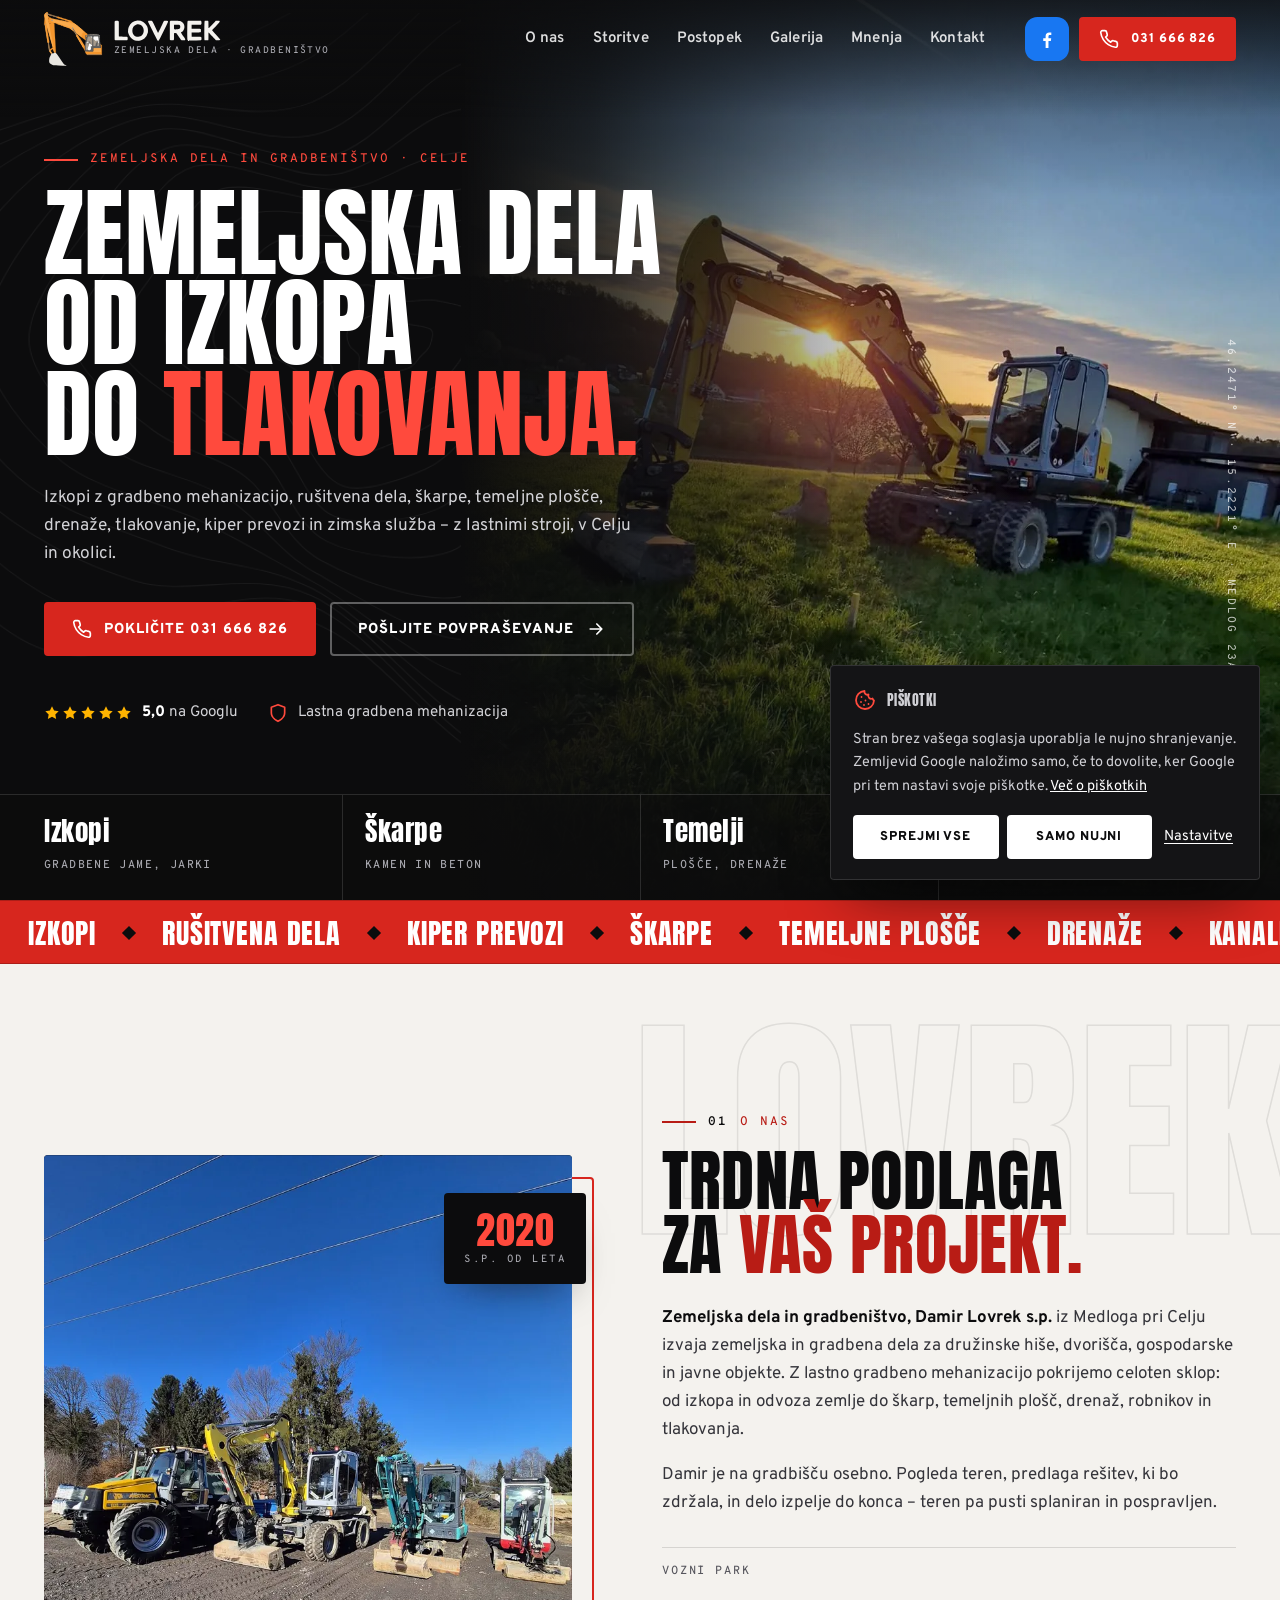
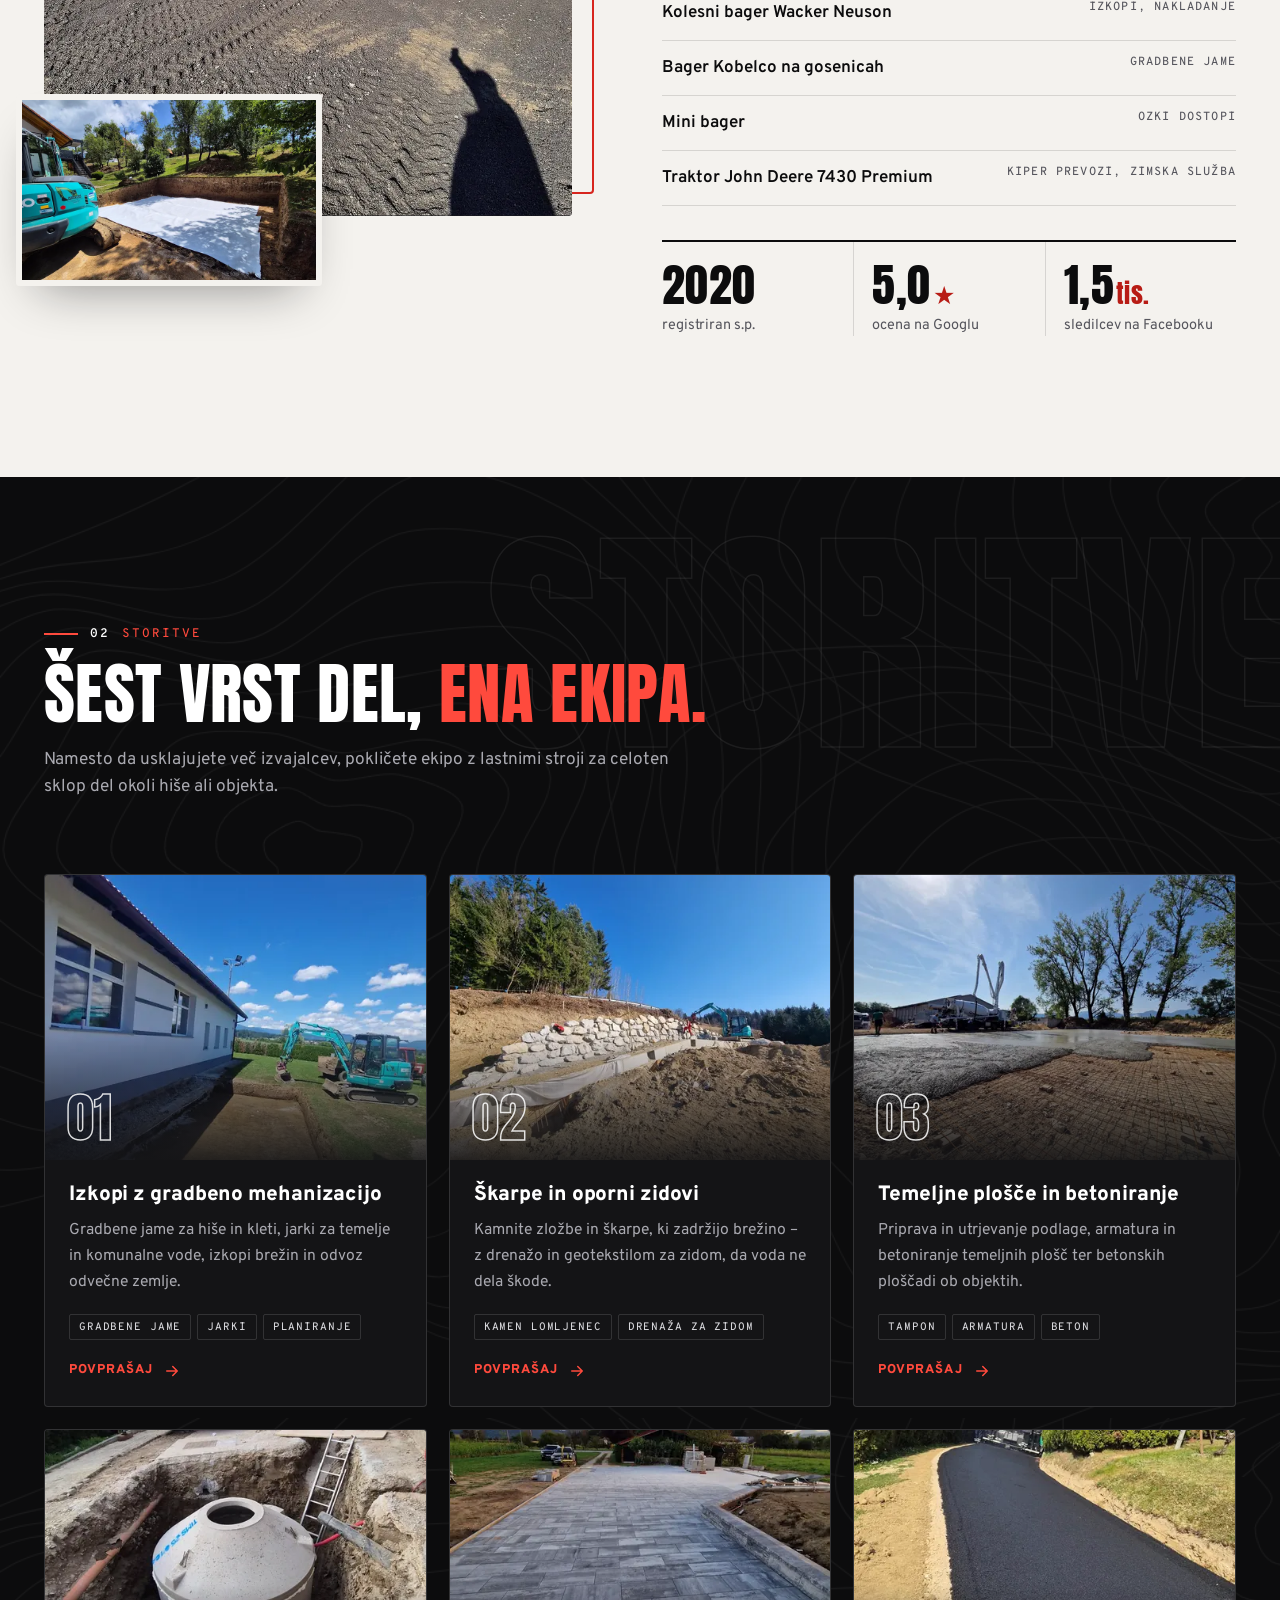
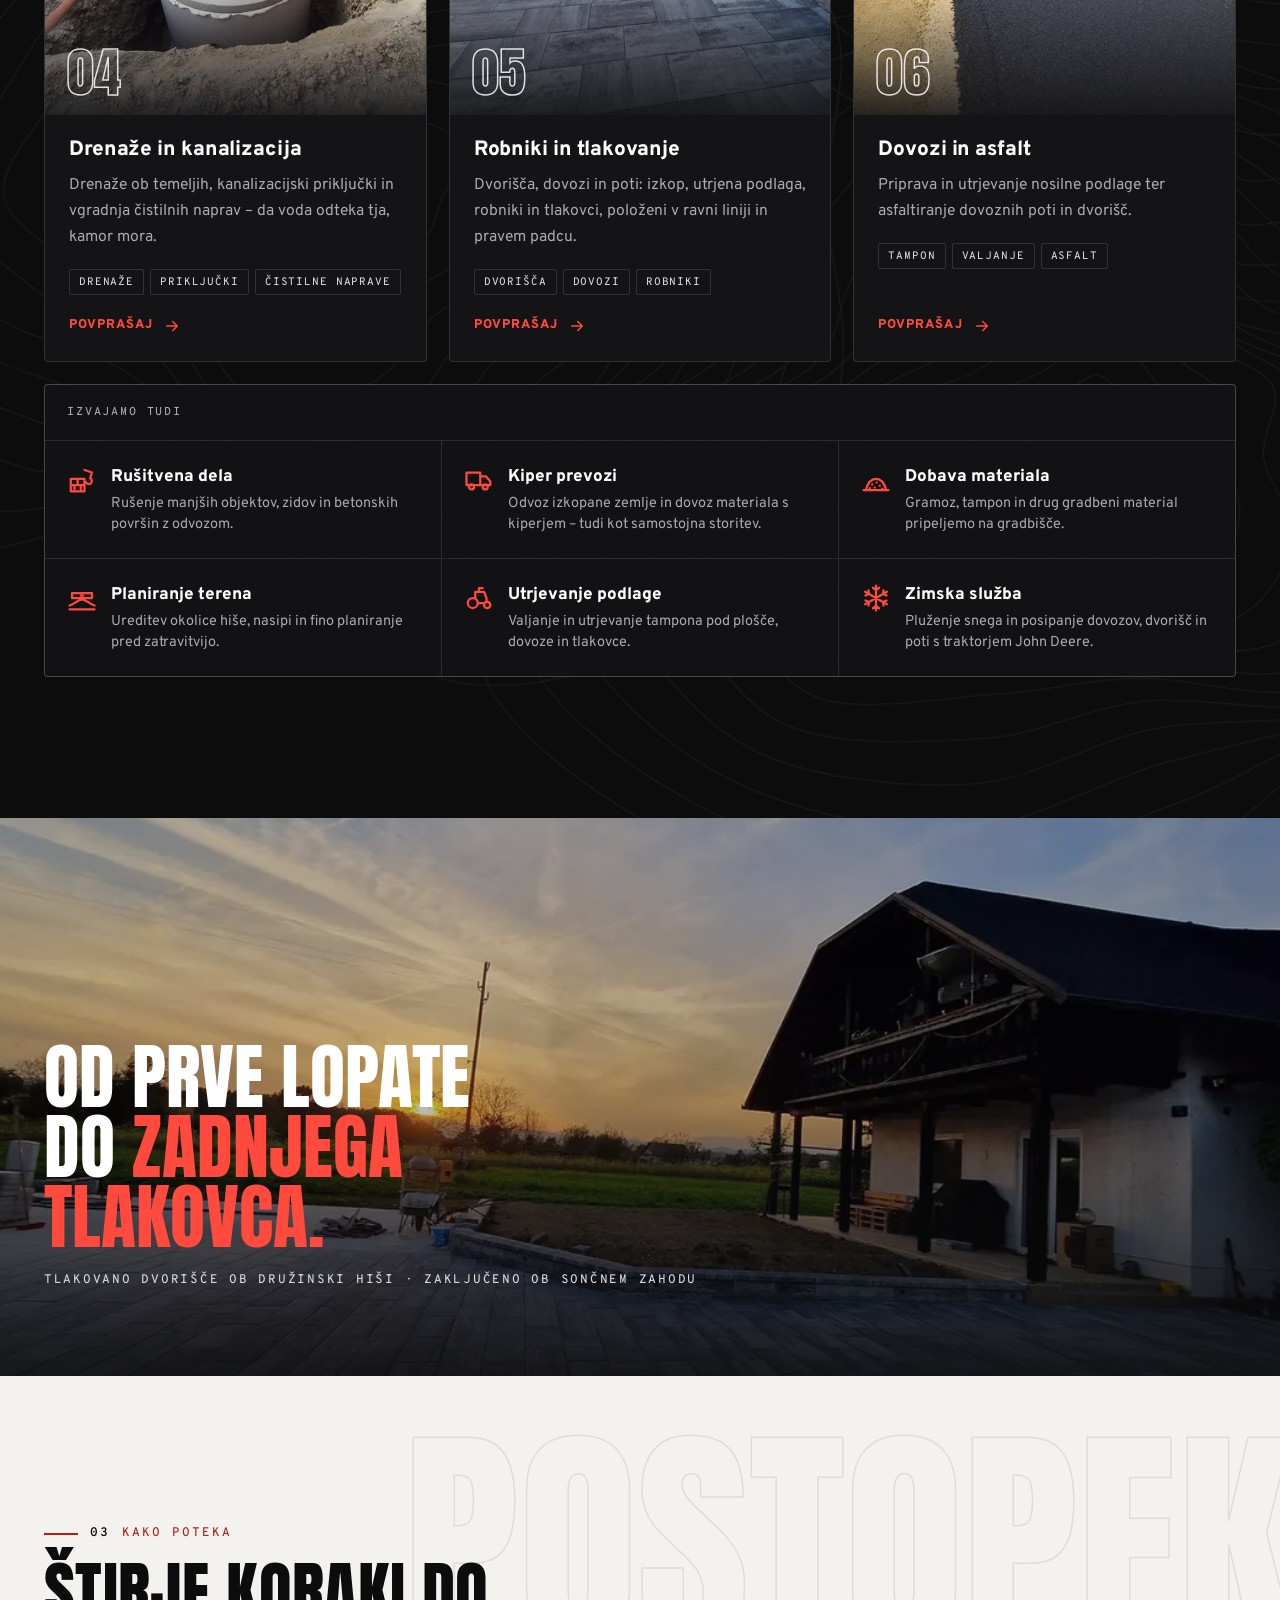
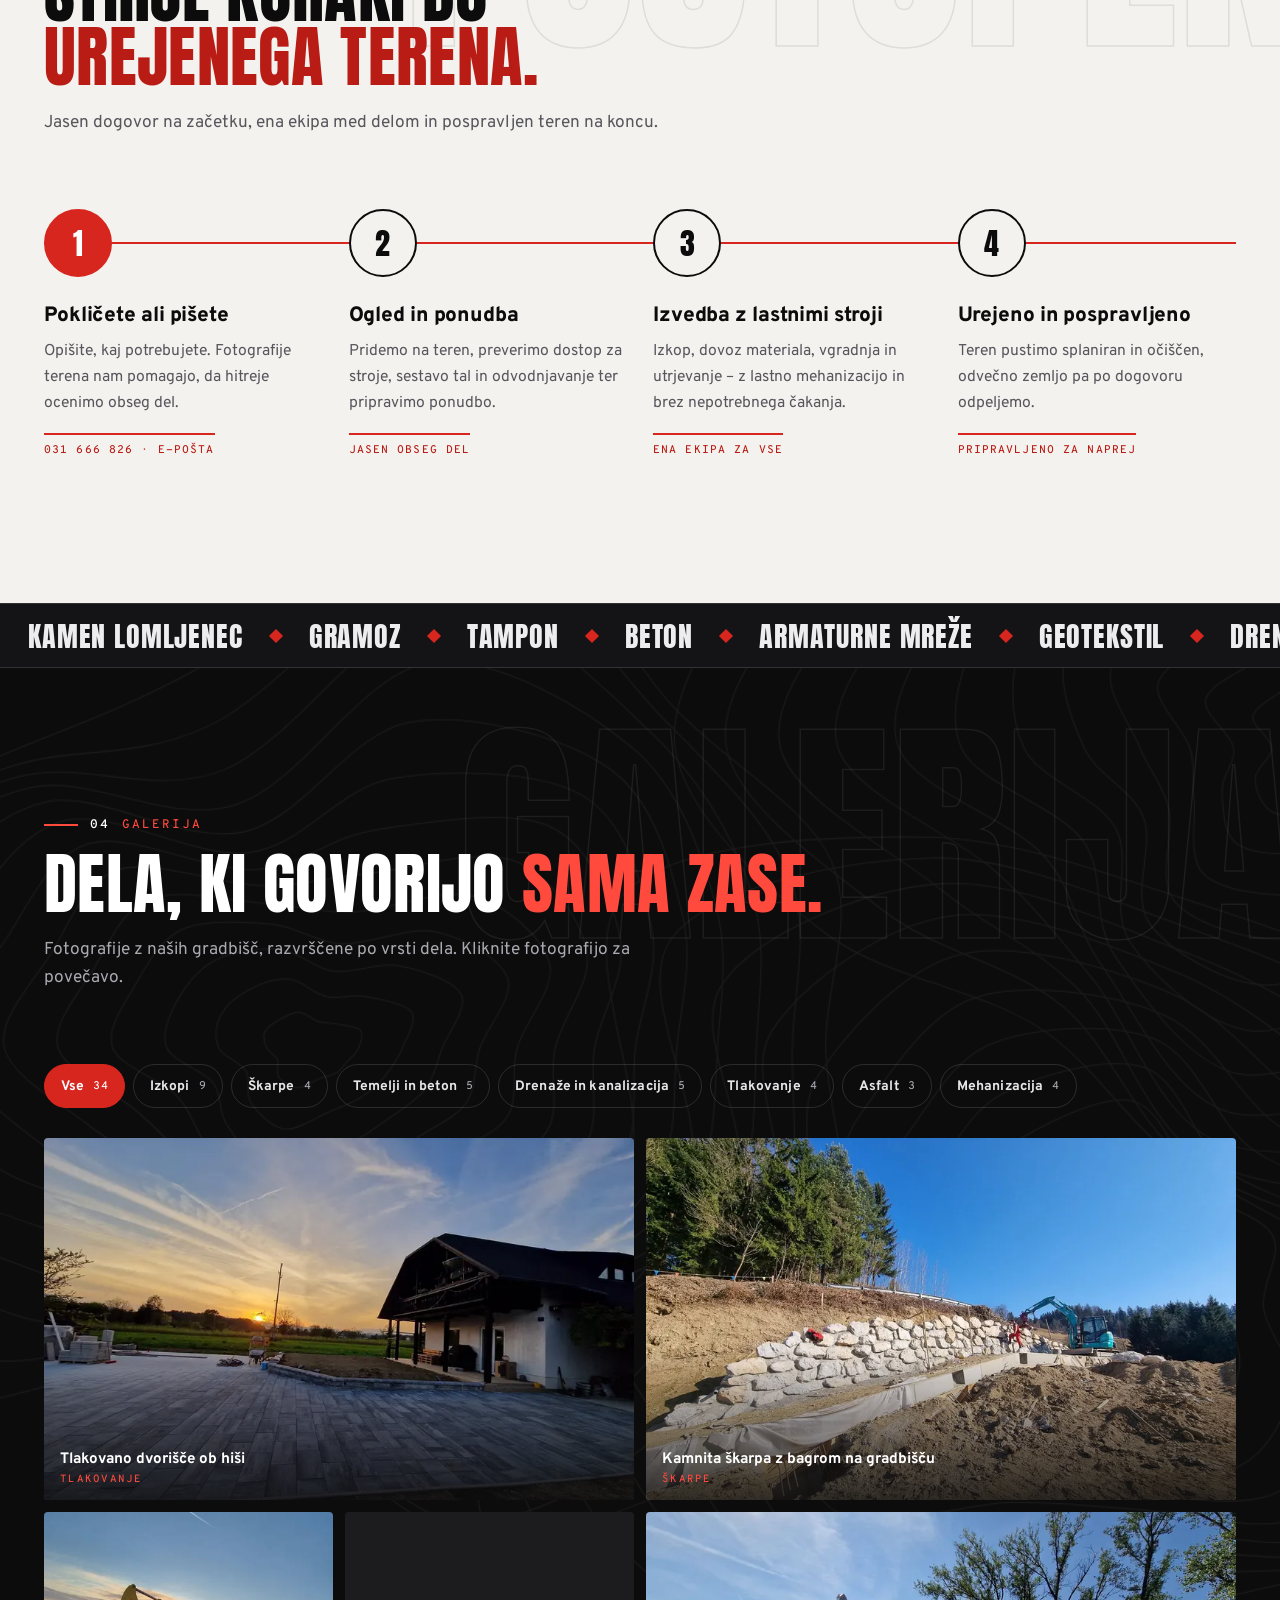
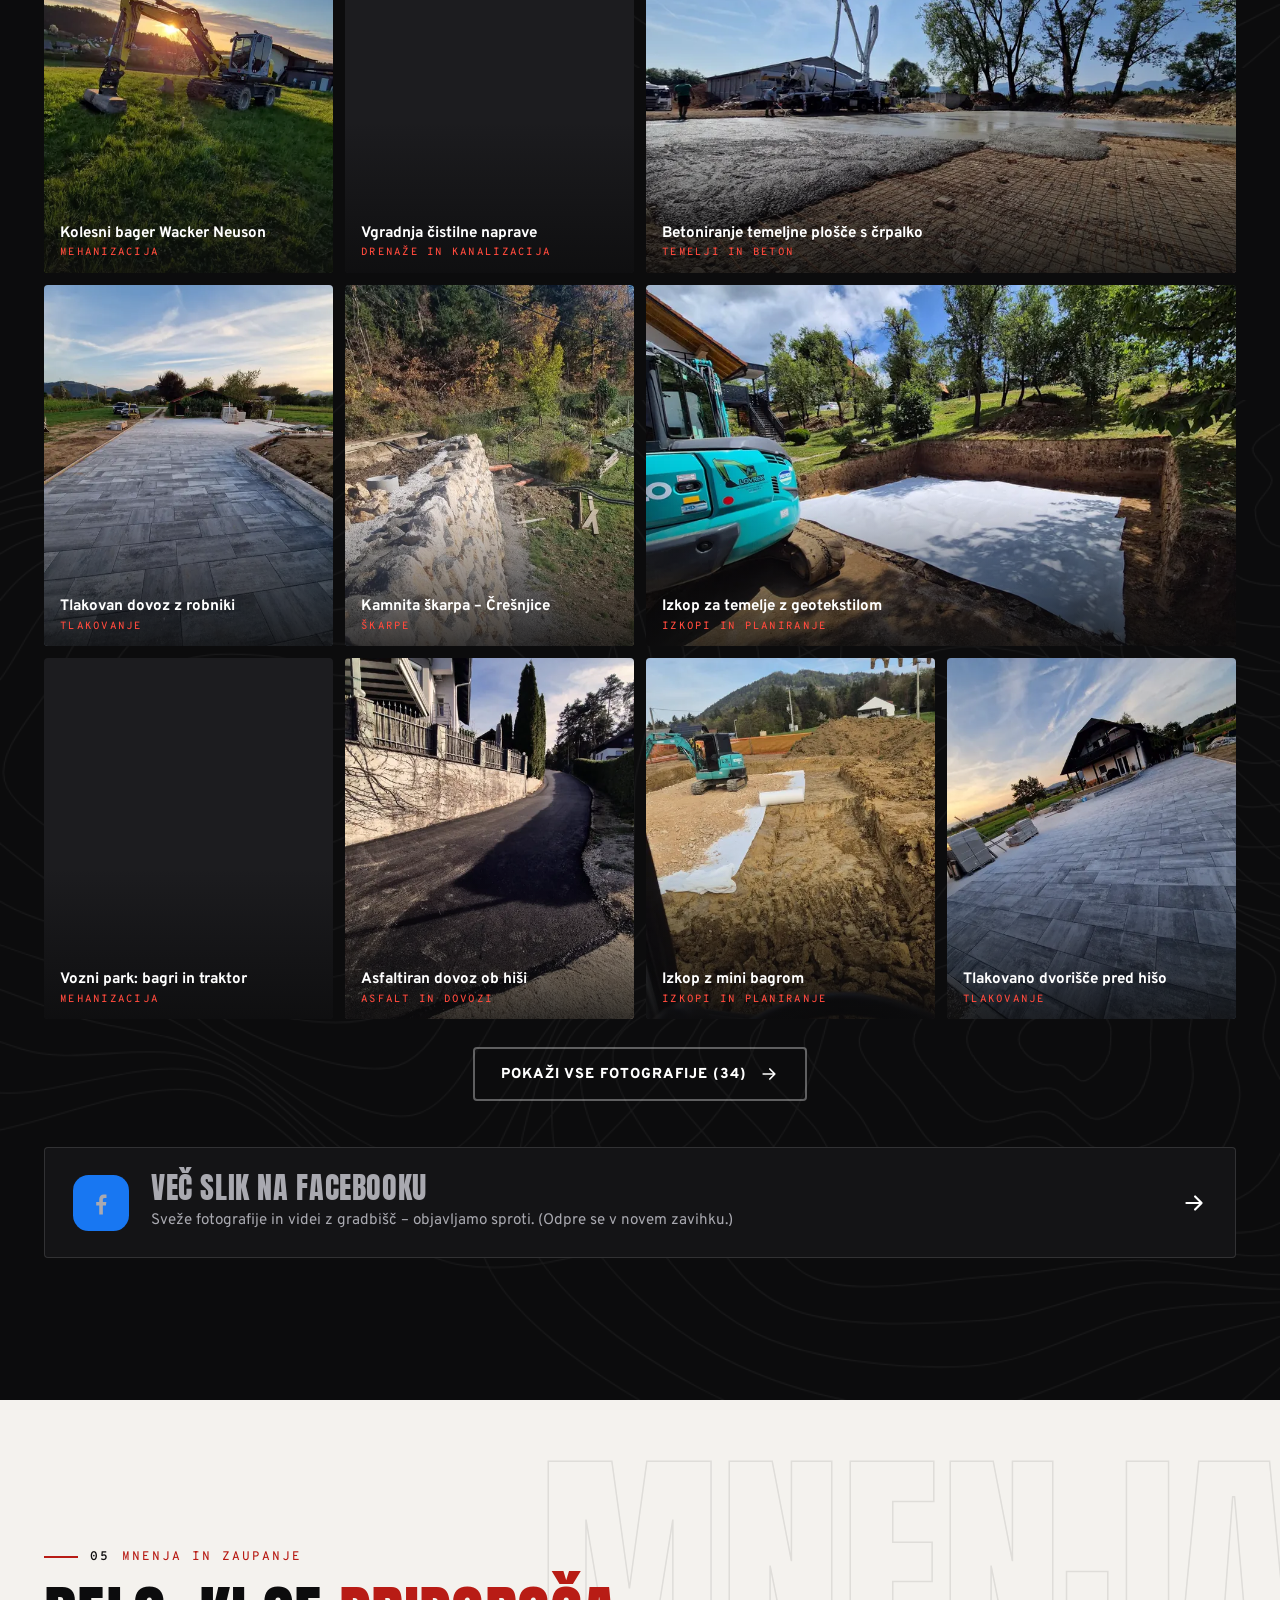
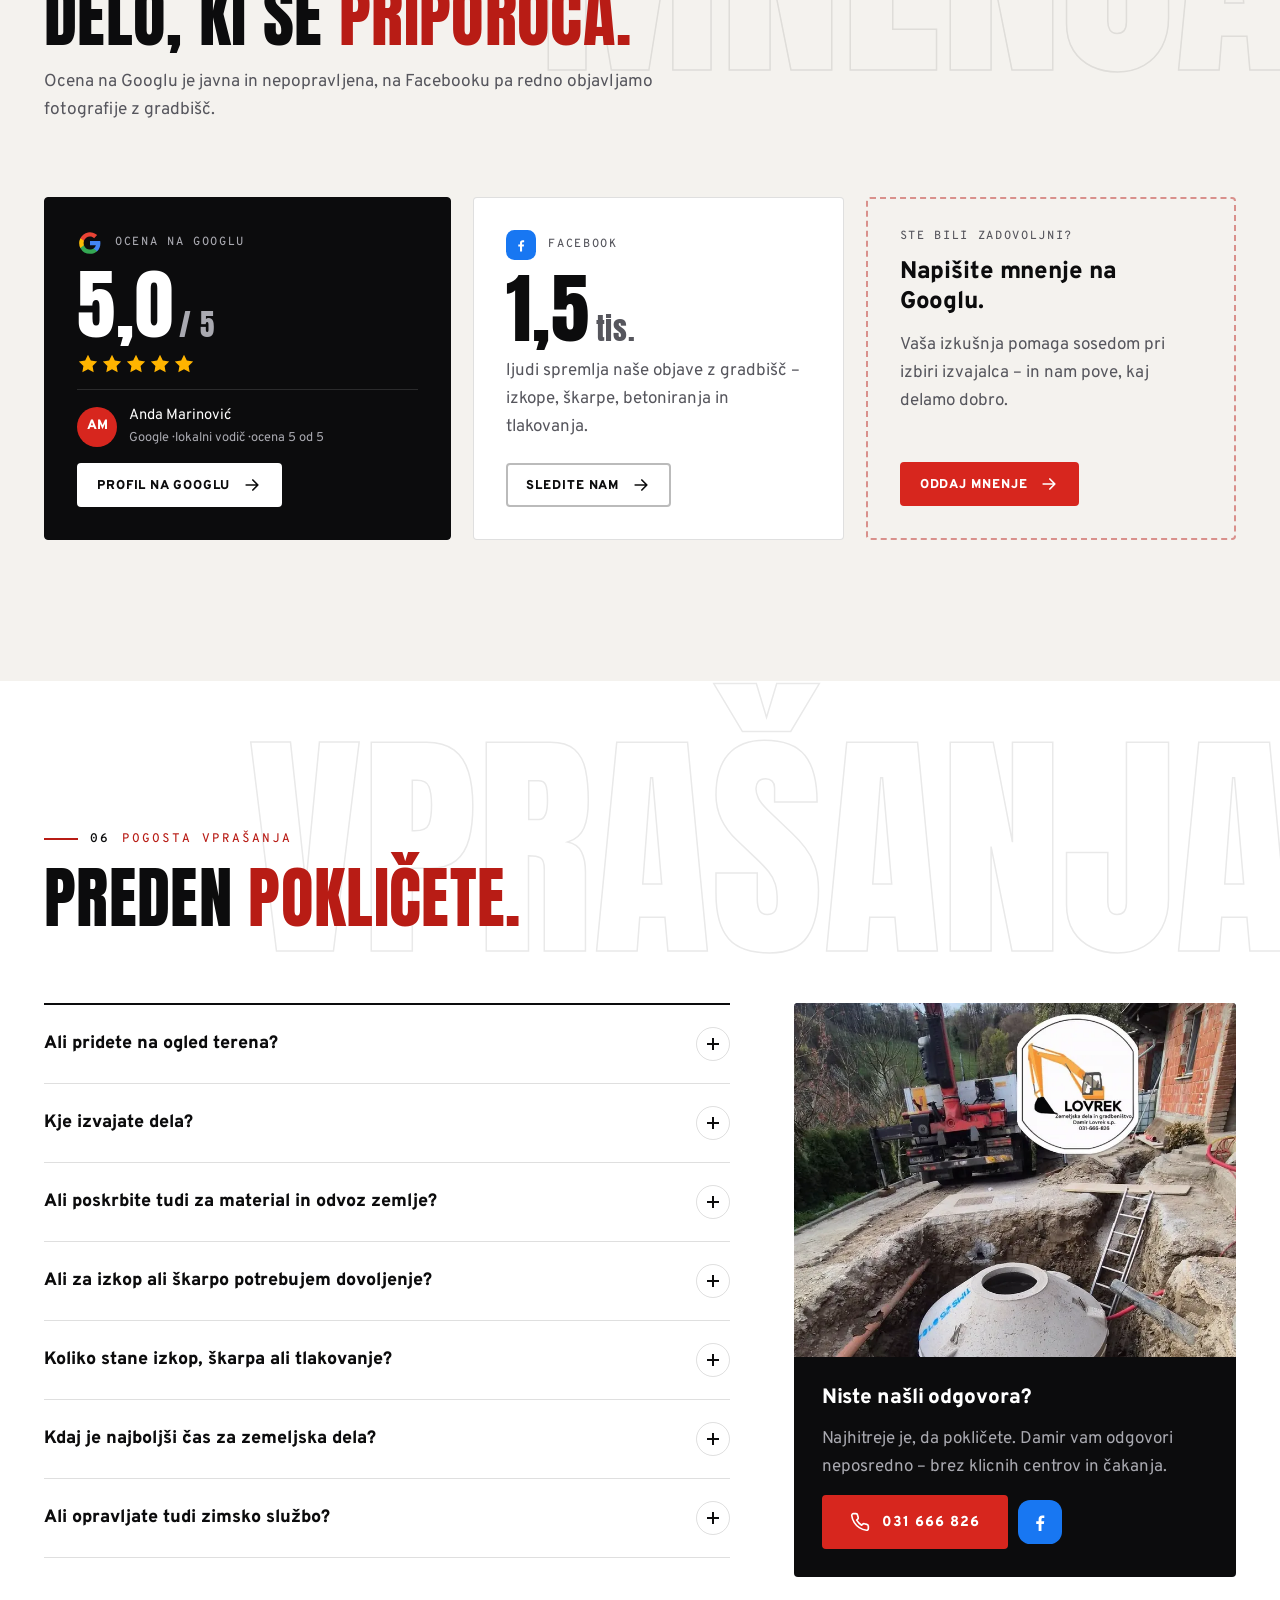
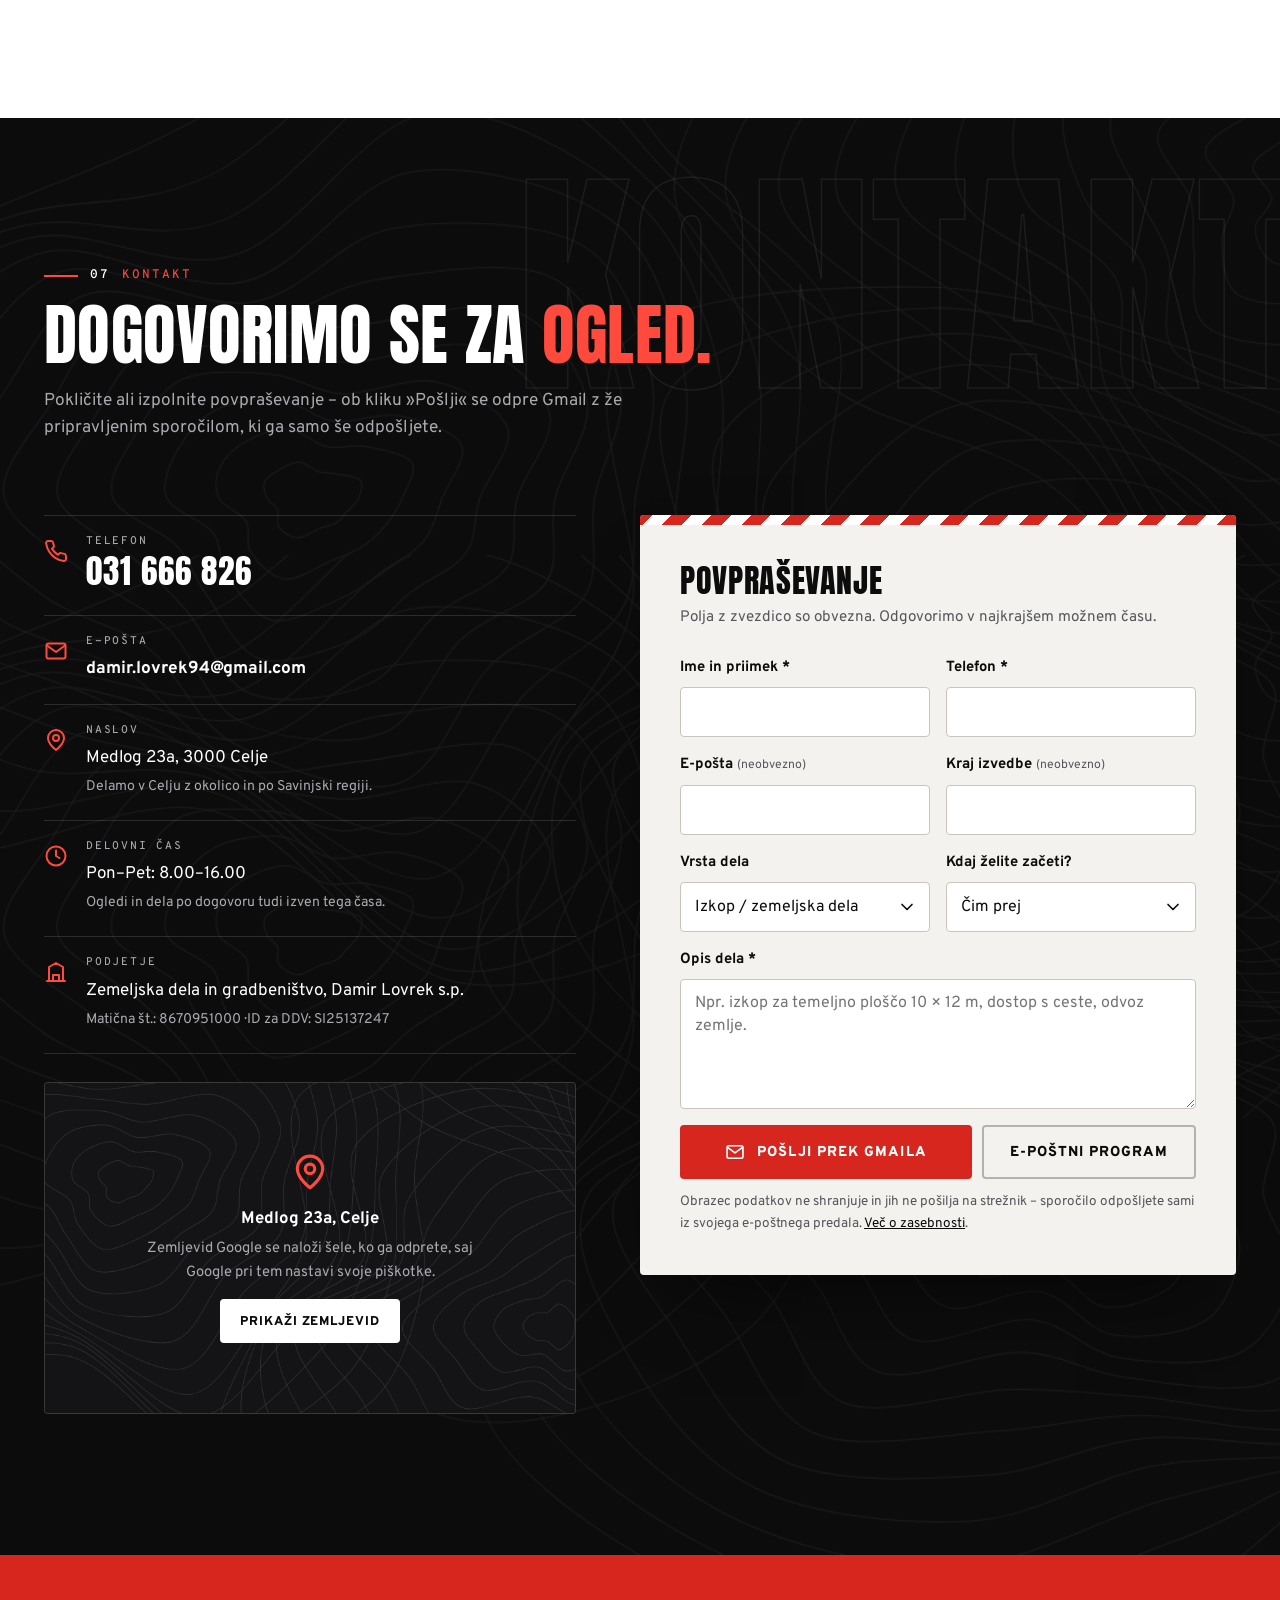
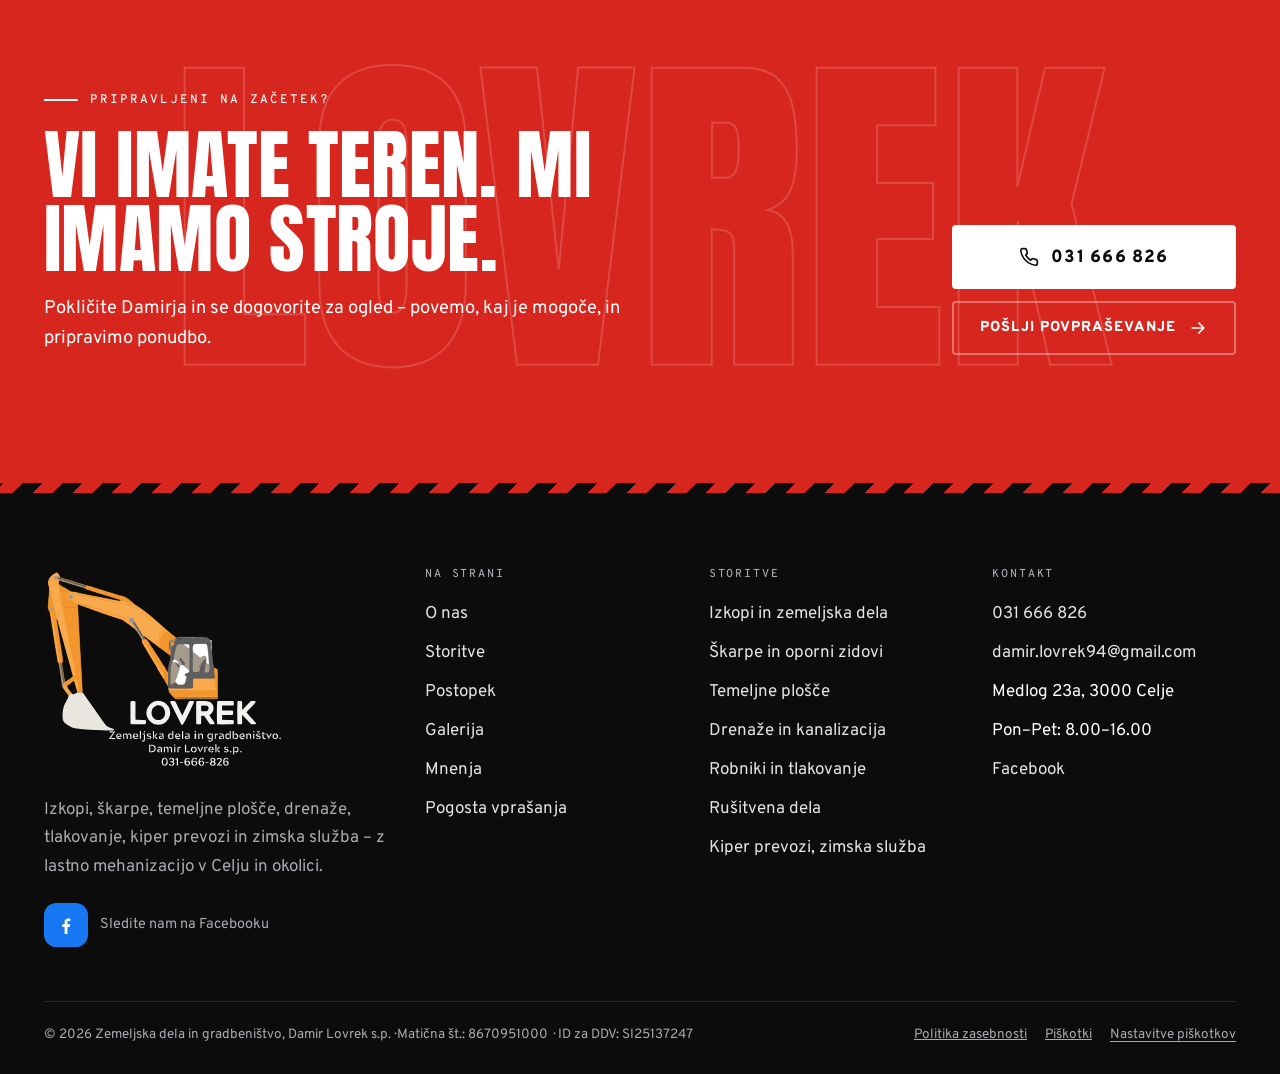
==== commit 0dc66521: "Lastna domena: www.gradbenopodjetje-lovrek.si Kanonične povezave, og:url, og:image, JSON-LD, sitemap" ====
--- a/index.html
+++ b/index.html
@@ -7,15 +7,14 @@
 <meta name="description" content="Zemeljska dela in gradbeništvo, Damir Lovrek s.p. iz Celja: izkopi z gradbeno mehanizacijo, rušitvena dela, škarpe, temeljne plošče, drenaže, kanalizacija, robniki, tlakovanje, kiper prevozi in zimska služba. Pokličite 031 666 826.">
 <meta name="theme-color" content="#0C0C0D">
 <meta name="robots" content="index,follow">
-<!-- DEPLOY STEP: če bo lastna domena, zamenjaj https://gradbenistvo-lovrek.vercel.app (tudi v og:*, JSON-LD, sitemap.xml, robots.txt) -->
-<link rel="canonical" href="https://gradbenistvo-lovrek.vercel.app/">
+<link rel="canonical" href="https://www.gradbenopodjetje-lovrek.si/">
 <meta property="og:type" content="website">
 <meta property="og:locale" content="sl_SI">
 <meta property="og:site_name" content="Lovrek – zemeljska dela in gradbeništvo">
 <meta property="og:title" content="Zemeljska dela in gradbeništvo Celje | Damir Lovrek s.p.">
 <meta property="og:description" content="Izkopi, škarpe, temeljne plošče, drenaže, tlakovanje, kiper prevozi in zimska služba – z lastno gradbeno mehanizacijo v Celju in okolici.">
-<meta property="og:url" content="https://gradbenistvo-lovrek.vercel.app/">
-<meta property="og:image" content="https://gradbenistvo-lovrek.vercel.app/assets/og-image.jpg">
+<meta property="og:url" content="https://www.gradbenopodjetje-lovrek.si/">
+<meta property="og:image" content="https://www.gradbenopodjetje-lovrek.si/assets/og-image.jpg">
 <meta property="og:image:width" content="1200">
 <meta property="og:image:height" content="630">
 <meta name="twitter:card" content="summary_large_image">
@@ -47,15 +46,15 @@
 {
   "@context": "https://schema.org",
   "@type": "GeneralContractor",
-  "@id": "https://gradbenistvo-lovrek.vercel.app/#podjetje",
+  "@id": "https://www.gradbenopodjetje-lovrek.si/#podjetje",
   "name": "Zemeljska dela in gradbeništvo, Damir Lovrek s.p.",
   "alternateName": "Lovrek – zemeljska dela in gradbeništvo",
   "description": "Zemeljska in gradbena dela z lastno mehanizacijo: izkopi, rušitvena dela, kiper prevozi in dobava materiala, škarpe, temeljne plošče, drenaže, kanalizacija, robniki, tlakovanje in zimska služba.",
-  "url": "https://gradbenistvo-lovrek.vercel.app/",
+  "url": "https://www.gradbenopodjetje-lovrek.si/",
   "telephone": "+38631666826",
   "email": "damir.lovrek94@gmail.com",
-  "image": "https://gradbenistvo-lovrek.vercel.app/assets/og-image.jpg",
-  "logo": "https://gradbenistvo-lovrek.vercel.app/assets/logo/lovrek-logo.png",
+  "image": "https://www.gradbenopodjetje-lovrek.si/assets/og-image.jpg",
+  "logo": "https://www.gradbenopodjetje-lovrek.si/assets/logo/lovrek-logo.png",
   "founder": { "@type": "Person", "name": "Damir Lovrek" },
   "foundingDate": "2020-07-01",
   "vatID": "SI25137247",
